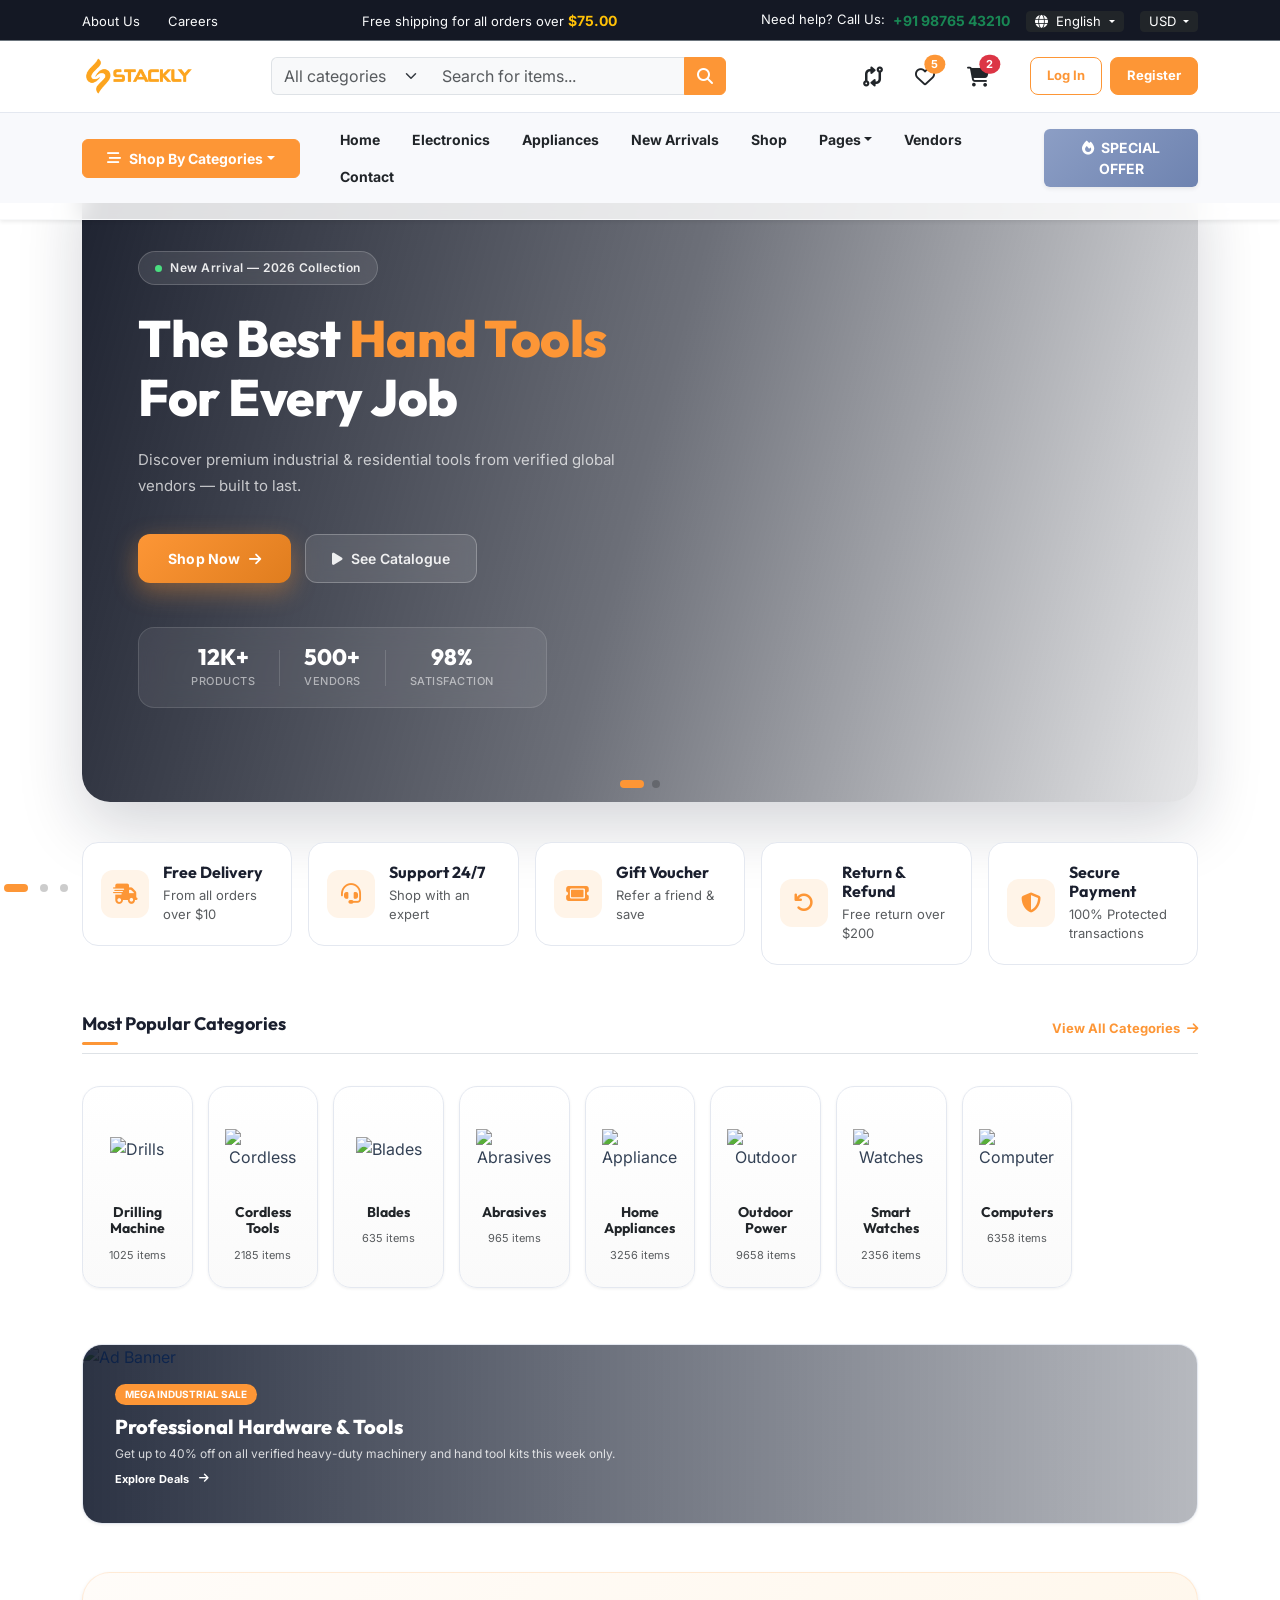
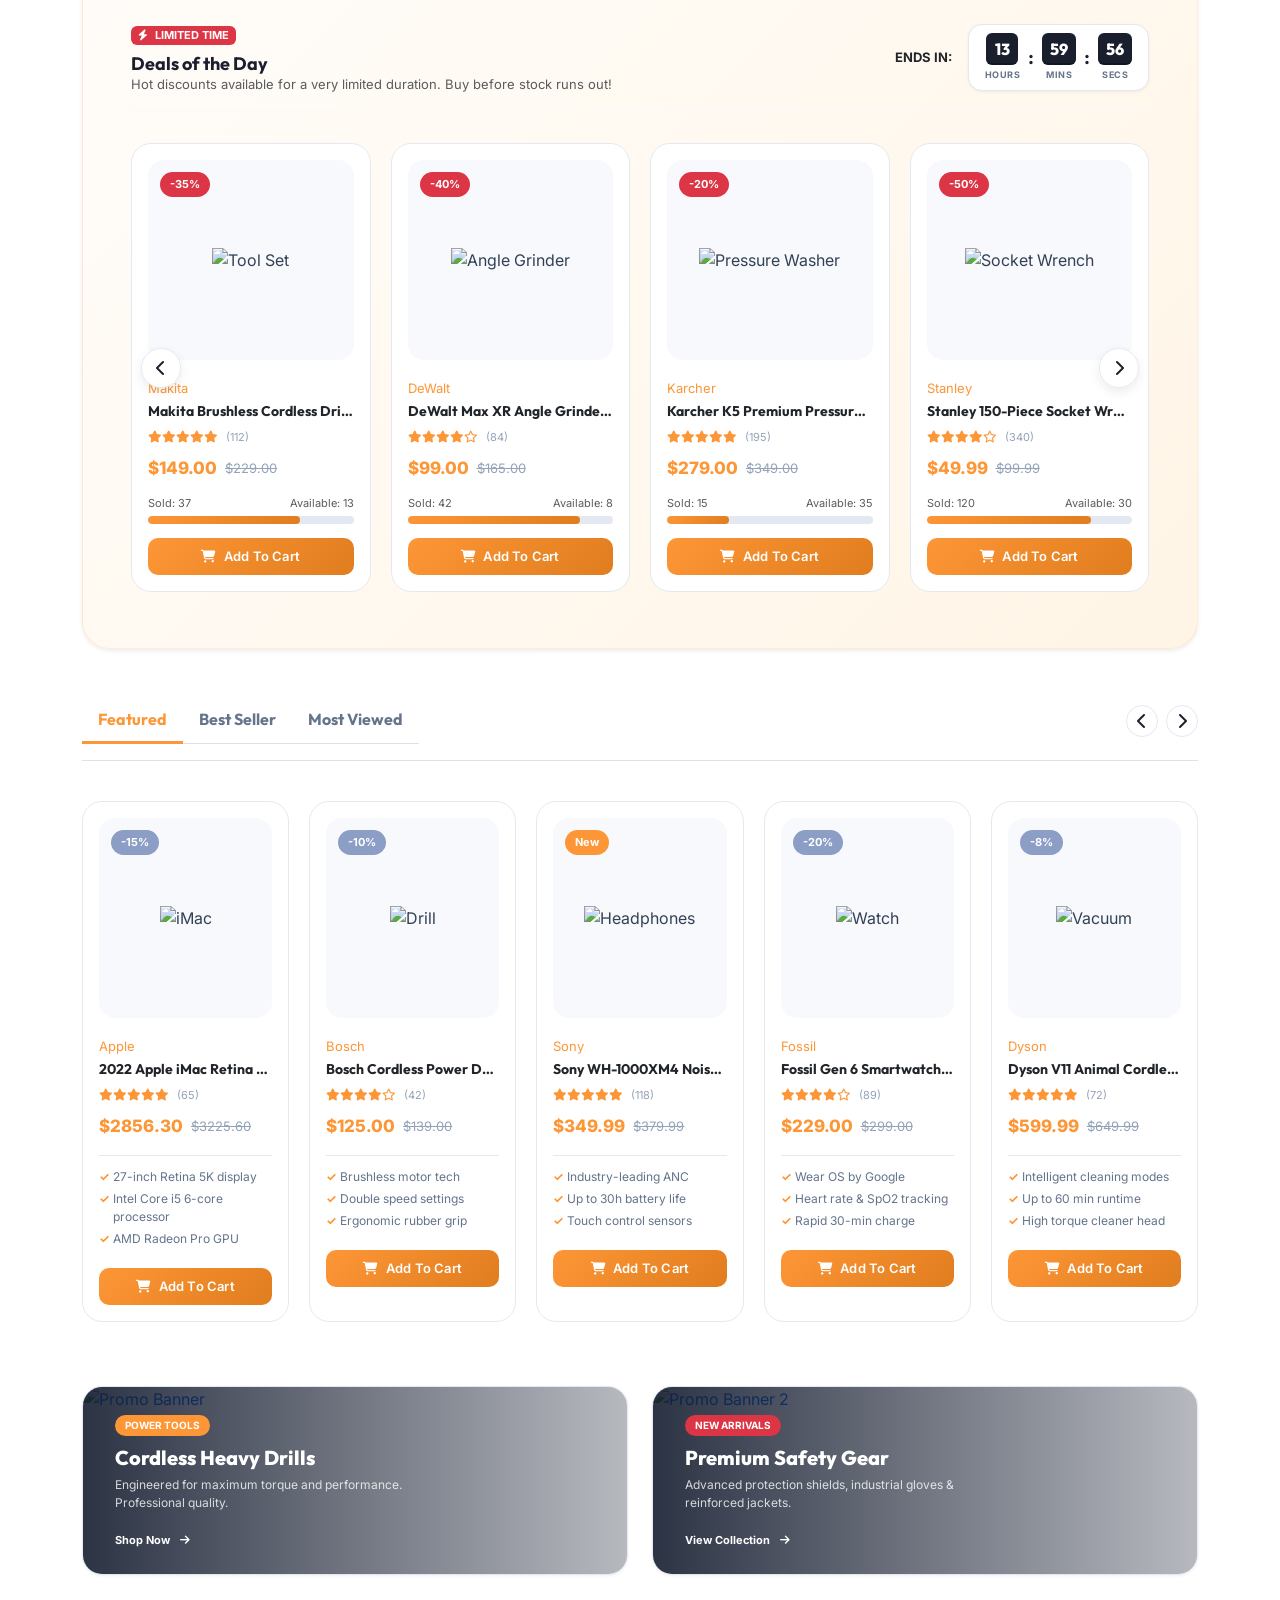
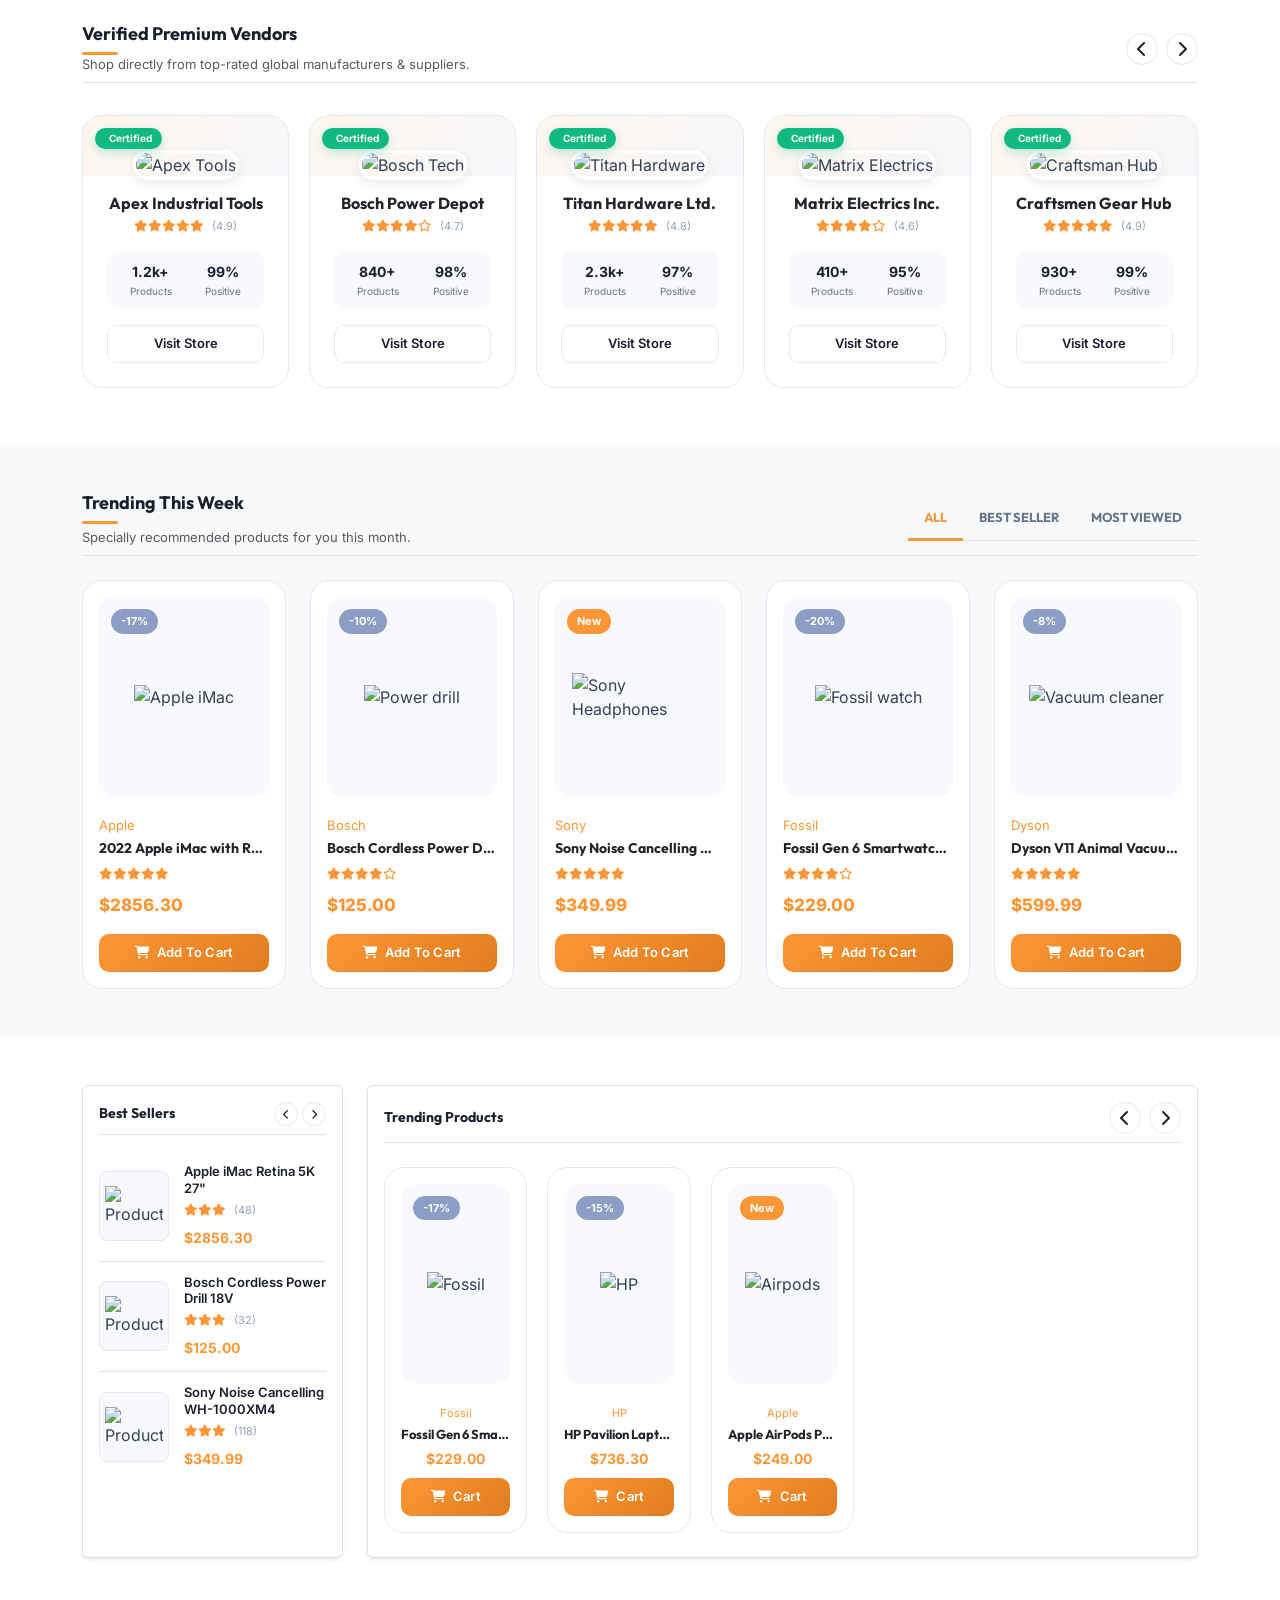
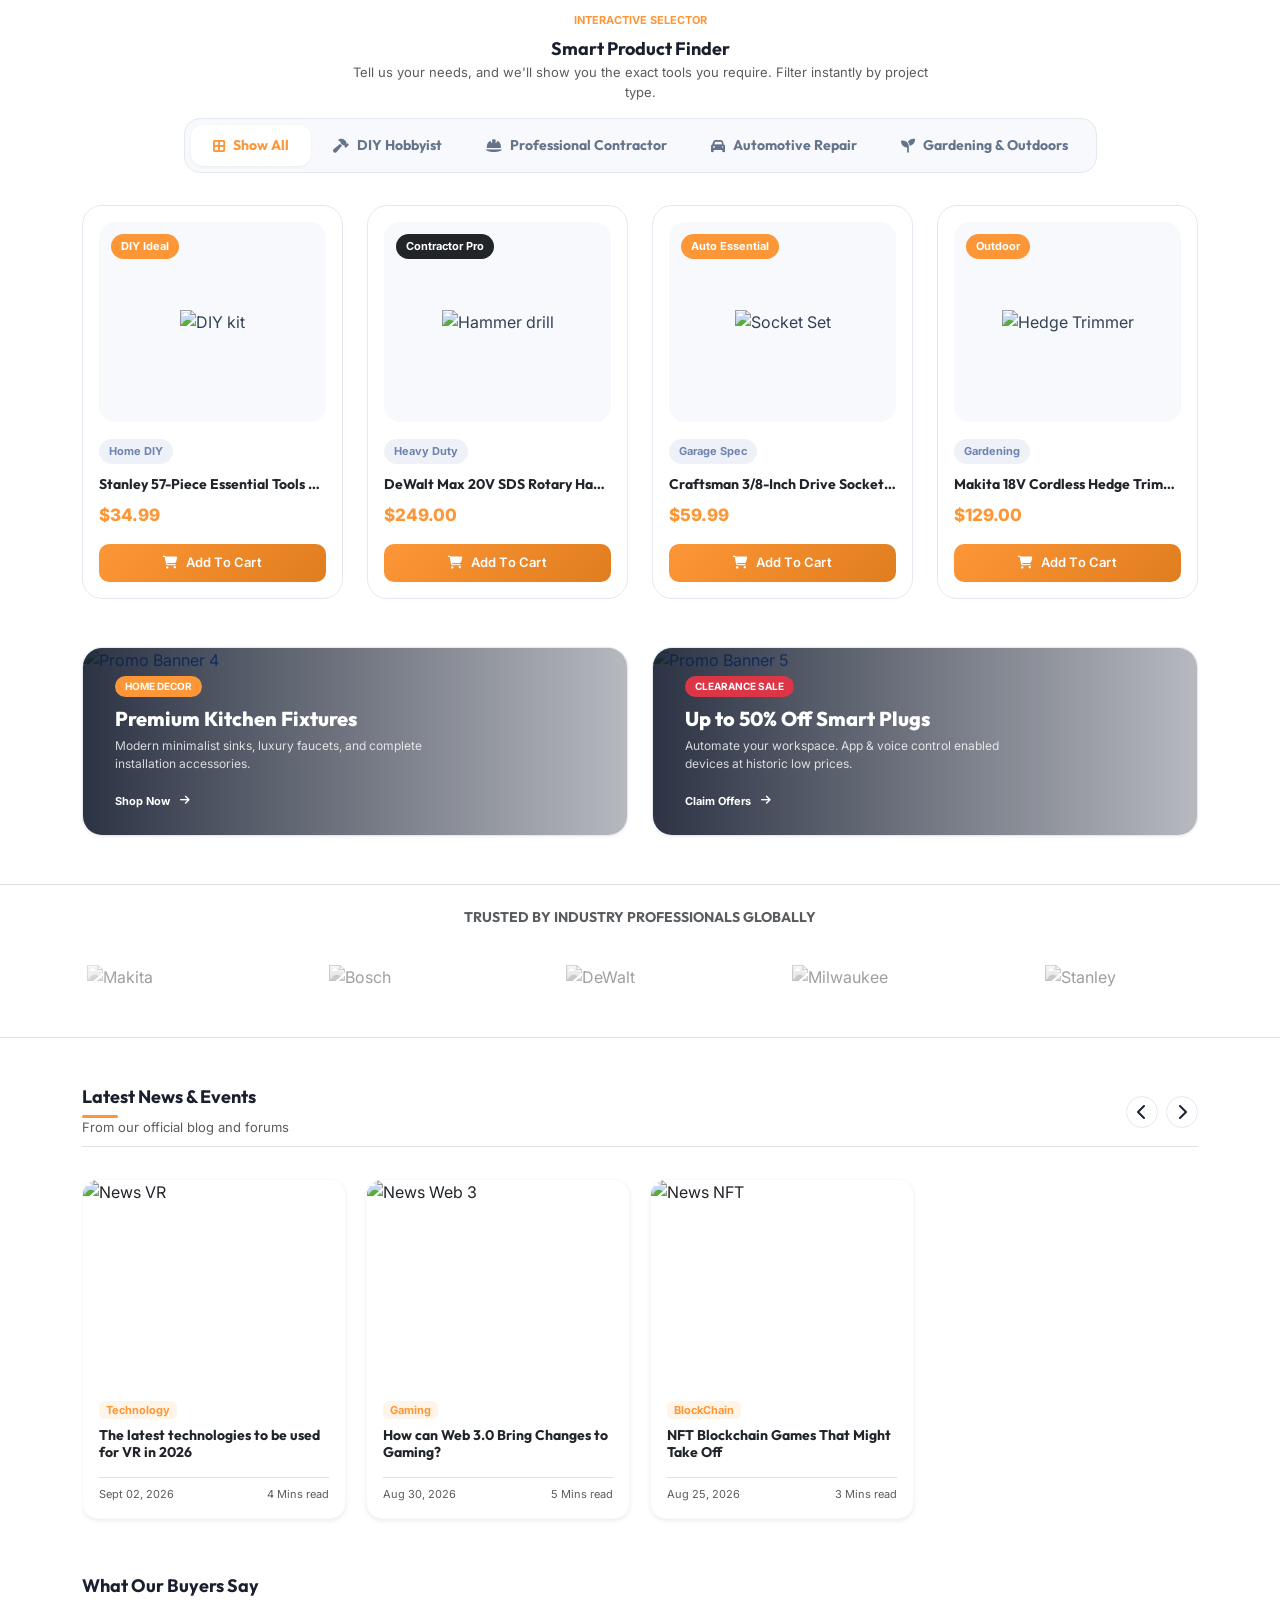
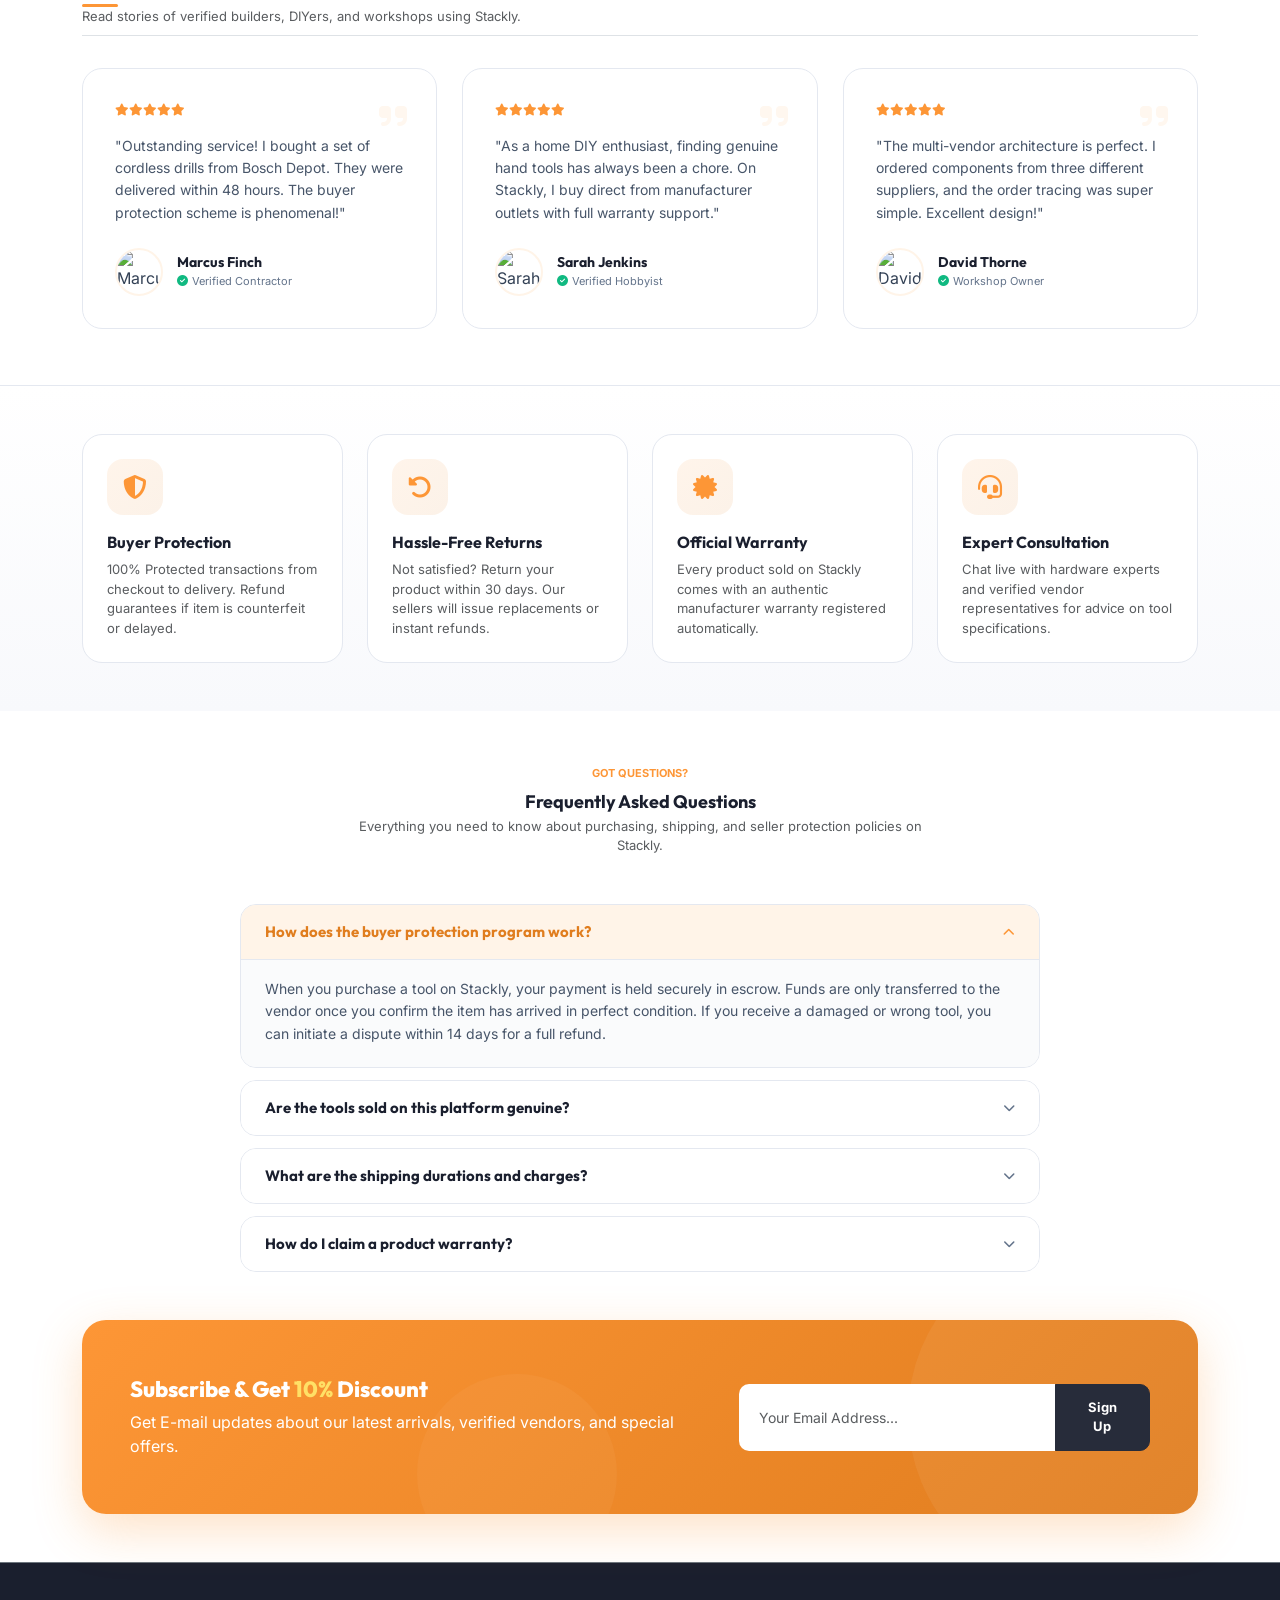
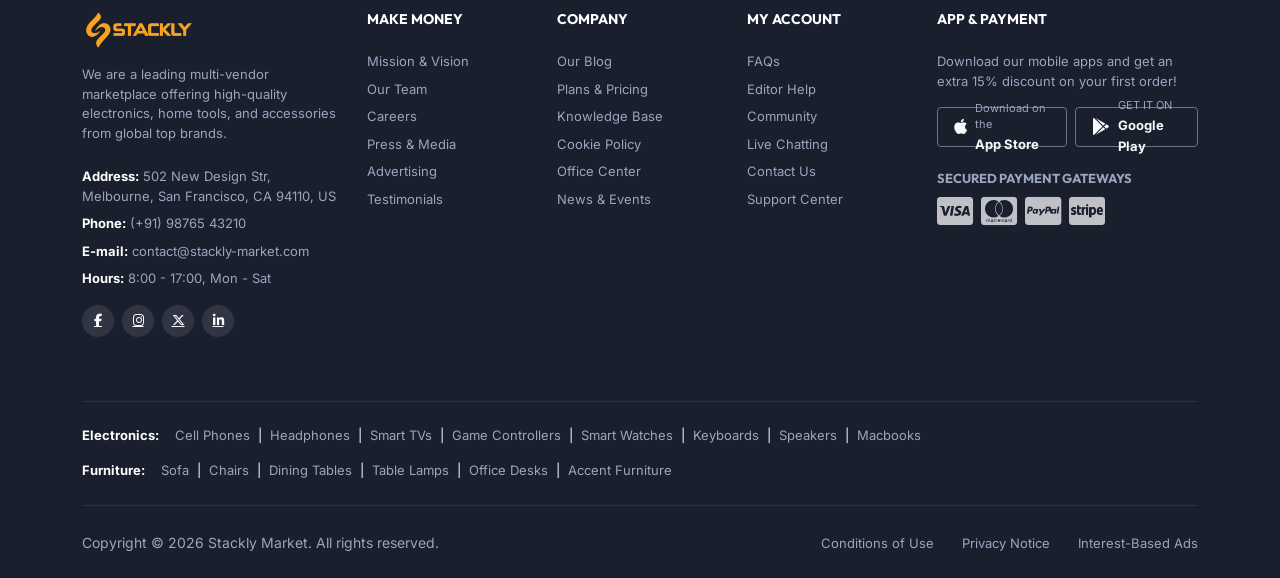
==== index.html @ 9ea5560d "first commit" ====
<!doctype html>
<html lang="en">
  <head>
    <meta charset="UTF-8" />
    <meta name="viewport" content="width=device-width, initial-scale=1.0" />
    <title>Stackly - Multi-Vendor Marketplace</title>

    <!-- Bootstrap 5 CSS CDN -->
    <link
      href="https://cdn.jsdelivr.net/npm/bootstrap@5.3.2/dist/css/bootstrap.min.css"
      rel="stylesheet"
    />

    <!-- FontAwesome 6 CDN -->
    <link
      href="https://cdnjs.cloudflare.com/ajax/libs/font-awesome/6.4.2/css/all.min.css"
      rel="stylesheet"
    />

    <!-- Swiper.js CSS CDN -->
    <link
      href="https://cdn.jsdelivr.net/npm/swiper@11/swiper-bundle.min.css"
      rel="stylesheet"
    />

    <!-- Custom CSS -->
    <link href="assets/css/styles.css" rel="stylesheet" />

    <style>
      #stackly-preloader {
        position: fixed;
        inset: 0;
        z-index: 99999;
        display: flex;
        align-items: center;
        justify-content: center;
        overflow: hidden;
        background: #080e1a;
        transition: opacity 0.65s cubic-bezier(0.4,0,0.2,1), visibility 0.65s;
      }
      #stackly-preloader.hide { opacity: 0; visibility: hidden; pointer-events: none; }

      .pre-blob {
        position: absolute;
        border-radius: 50%;
        filter: blur(90px);
        pointer-events: none;
        opacity: 0;
        animation: preBlobIn 1s ease forwards;
      }
      .pre-blob-1 {
        width: 520px; height: 520px;
        background: radial-gradient(circle, rgba(253,150,54,0.22) 0%, transparent 70%);
        top: -160px; left: -160px;
        animation-delay: 0.1s;
      }
      .pre-blob-2 {
        width: 420px; height: 420px;
        background: radial-gradient(circle, rgba(99,102,241,0.18) 0%, transparent 70%);
        bottom: -120px; right: -100px;
        animation-delay: 0.25s;
      }
      .pre-blob-3 {
        width: 300px; height: 300px;
        background: radial-gradient(circle, rgba(253,150,54,0.1) 0%, transparent 70%);
        bottom: 10%; left: 20%;
        animation-delay: 0.4s;
      }
      @keyframes preBlobIn { to { opacity: 1; } }

      .pre-grid {
        position: absolute;
        inset: 0;
        background-image: radial-gradient(rgba(255,255,255,0.04) 1px, transparent 1px);
        background-size: 28px 28px;
        mask-image: radial-gradient(ellipse 65% 65% at 50% 50%, black 30%, transparent 100%);
        -webkit-mask-image: radial-gradient(ellipse 65% 65% at 50% 50%, black 30%, transparent 100%);
        pointer-events: none;
      }

      .pre-card {
        position: relative;
        z-index: 2;
        display: flex;
        flex-direction: column;
        align-items: center;
        background: rgba(255,255,255,0.03);
        border: 1px solid rgba(255,255,255,0.07);
        border-radius: 28px;
        padding: 48px 56px 40px;
        backdrop-filter: blur(24px);
        -webkit-backdrop-filter: blur(24px);
        box-shadow: 0 32px 80px rgba(0,0,0,0.55), inset 0 0 0 1px rgba(253,150,54,0.07);
        animation: preCardIn 0.7s cubic-bezier(0.34,1.56,0.64,1) both;
      }
      .pre-card::before {
        content: '';
        position: absolute;
        top: 0; left: 50%;
        transform: translateX(-50%);
        width: 55%;
        height: 1px;
        background: linear-gradient(90deg, transparent, rgba(253,150,54,0.75), transparent);
        border-radius: 99px;
      }
      @keyframes preCardIn {
        from { opacity: 0; transform: scale(0.88) translateY(28px); }
        to   { opacity: 1; transform: scale(1) translateY(0); }
      }

      .pre-logo {
        margin-bottom: 28px;
        animation: preFadeDown 0.5s 0.3s ease both;
      }
      .pre-logo img {
        width: 148px;
        display: block;
        filter: drop-shadow(0 4px 20px rgba(253,150,54,0.3));
      }

      .pre-orbit-wrap {
        position: relative;
        width: 88px;
        height: 88px;
        margin-bottom: 28px;
        animation: preFadeUp 0.5s 0.4s ease both;
      }
      .pre-orbit-wrap::before {
        content: '';
        position: absolute;
        inset: -8px;
        border-radius: 50%;
        border: 1px dashed rgba(253,150,54,0.18);
        animation: preOrbitSpin 10s linear infinite;
      }
      .pre-orbit-wrap::after {
        content: '';
        position: absolute;
        top: -12px; left: 50%;
        transform: translateX(-50%);
        width: 7px; height: 7px;
        border-radius: 50%;
        background: #fd9636;
        box-shadow: 0 0 10px 3px rgba(253,150,54,0.55);
        animation: preOrbitSpin 2.6s linear infinite;
        transform-origin: 50% calc(50% + 52px);
      }
      @keyframes preOrbitSpin { to { transform: rotate(360deg); } }

      .pre-orbit-svg {
        position: absolute;
        inset: 0;
        transform: rotate(-90deg);
      }
      .pre-arc-track { fill: none; stroke: rgba(255,255,255,0.06); stroke-width: 3; }
      .pre-arc-fill {
        fill: none;
        stroke: url(#preGrad);
        stroke-width: 3;
        stroke-linecap: round;
        stroke-dasharray: 251;
        stroke-dashoffset: 251;
        animation: preArcFill 1.7s 0.5s cubic-bezier(0.4,0,0.2,1) forwards;
        filter: drop-shadow(0 0 5px rgba(253,150,54,0.8));
      }
      @keyframes preArcFill { to { stroke-dashoffset: 0; } }

      .pre-core {
        position: absolute;
        inset: 10px;
        border-radius: 50%;
        background: radial-gradient(circle at 40% 35%, rgba(253,150,54,0.16), rgba(253,150,54,0.03));
        border: 1px solid rgba(253,150,54,0.14);
        display: flex;
        align-items: center;
        justify-content: center;
        animation: prePulse 2.2s ease-in-out infinite;
      }
      .pre-core i { font-size: 22px; color: #fd9636; filter: drop-shadow(0 0 8px rgba(253,150,54,0.9)); }
      @keyframes prePulse {
        0%,100% { box-shadow: 0 0 0 0 rgba(253,150,54,0.22); }
        50%      { box-shadow: 0 0 0 12px rgba(253,150,54,0); }
      }

      .pre-brand {
        font-family: 'Outfit', sans-serif;
        font-size: 30px;
        font-weight: 800;
        color: #fff;
        letter-spacing: -0.5px;
        margin-bottom: 6px;
        animation: preFadeUp 0.5s 0.5s ease both;
      }
      .pre-brand em { font-style: normal; color: #fd9636; }

      .pre-tagline {
        font-family: 'Inter', sans-serif;
        font-size: 10.5px;
        font-weight: 600;
        color: rgba(255,255,255,0.32);
        letter-spacing: 3.5px;
        text-transform: uppercase;
        margin-bottom: 32px;
        animation: preFadeUp 0.5s 0.6s ease both;
      }

      .pre-progress-wrap {
        width: 220px;
        animation: preFadeUp 0.5s 0.65s ease both;
      }
      .pre-progress-labels {
        display: flex;
        justify-content: space-between;
        margin-bottom: 8px;
      }
      .pre-progress-labels span {
        font-family: 'Inter', sans-serif;
        font-size: 10px;
        color: rgba(255,255,255,0.28);
        letter-spacing: 1px;
        text-transform: uppercase;
      }
      .pre-pct { color: #fd9636 !important; font-weight: 700 !important; font-size: 11px !important; }
      .pre-bar-track {
        height: 4px;
        background: rgba(255,255,255,0.07);
        border-radius: 99px;
        overflow: hidden;
        position: relative;
      }
      .pre-bar-fill {
        height: 100%;
        width: 0;
        background: linear-gradient(90deg, #e07d1e 0%, #fd9636 50%, #ffb347 100%);
        border-radius: 99px;
        animation: preBarFill 1.7s 0.5s cubic-bezier(0.4,0,0.2,1) forwards;
        box-shadow: 0 0 10px rgba(253,150,54,0.55);
        position: relative;
      }
      .pre-bar-fill::after {
        content: '';
        position: absolute;
        top: 0; left: -60px;
        width: 60px; height: 100%;
        background: linear-gradient(90deg, transparent, rgba(255,255,255,0.4), transparent);
        animation: preShimmer 1.7s 0.5s ease forwards;
      }
      @keyframes preBarFill { to { width: 100%; } }
      @keyframes preShimmer { to { left: 260px; } }

      .pre-dots {
        display: flex;
        gap: 7px;
        margin-top: 22px;
        animation: preFadeUp 0.5s 0.75s ease both;
      }
      .pre-dot {
        width: 5px; height: 5px;
        border-radius: 50%;
        background: rgba(255,255,255,0.12);
      }
      .pre-dot.active { background: #fd9636; box-shadow: 0 0 8px rgba(253,150,54,0.65); }
      .pre-dot:nth-child(1).active { animation: preDotPulse 1.2s 0s ease-in-out infinite; }
      .pre-dot:nth-child(2).active { animation: preDotPulse 1.2s 0.2s ease-in-out infinite; }
      .pre-dot:nth-child(3).active { animation: preDotPulse 1.2s 0.4s ease-in-out infinite; }
      @keyframes preDotPulse {
        0%,100% { transform: scale(1); opacity: 1; }
        50%      { transform: scale(1.6); opacity: 0.5; }
      }

      @keyframes preFadeDown {
        from { opacity: 0; transform: translateY(-14px); }
        to   { opacity: 1; transform: translateY(0); }
      }
      @keyframes preFadeUp {
        from { opacity: 0; transform: translateY(10px); }
        to   { opacity: 1; transform: translateY(0); }
      }
    </style>
  </head>
  <body>
    <!-- Preloader -->
    <div id="stackly-preloader">
      <div class="pre-blob pre-blob-1"></div>
      <div class="pre-blob pre-blob-2"></div>
      <div class="pre-blob pre-blob-3"></div>
      <div class="pre-grid"></div>
      <div class="pre-card">
        <div class="pre-logo">
          <img src="assets/images/logoStackly.webp" alt="Stackly" />
        </div>
        <div class="pre-orbit-wrap">
          <svg class="pre-orbit-svg" viewBox="0 0 88 88">
            <defs>
              <linearGradient id="preGrad" x1="0%" y1="0%" x2="100%" y2="0%">
                <stop offset="0%" stop-color="#fd9636"/>
                <stop offset="100%" stop-color="#ffb347"/>
              </linearGradient>
            </defs>
            <circle class="pre-arc-track" cx="44" cy="44" r="40"/>
            <circle class="pre-arc-fill"  cx="44" cy="44" r="40"/>
          </svg>
          <div class="pre-core">
            <i class="fa-solid fa-store"></i>
          </div>
        </div>
        <div class="pre-brand">Stack<em>ly</em></div>
        <div class="pre-tagline">Multi-Vendor Marketplace</div>
        <div class="pre-progress-wrap">
          <div class="pre-progress-labels">
            <span>Loading</span>
            <span class="pre-pct" id="pre-pct-val">0%</span>
          </div>
          <div class="pre-bar-track">
            <div class="pre-bar-fill"></div>
          </div>
        </div>
        <div class="pre-dots">
          <div class="pre-dot active"></div>
          <div class="pre-dot active"></div>
          <div class="pre-dot active"></div>
        </div>
      </div>
    </div>

    <!-- Dynamic Header Placeholder -->
    <div id="header-placeholder"></div>

    <!-- Main Content -->
    <main class="main">
      <!-- Hero Slider Section -->
      <section class="section-box hero-section">
        <div class="container">
          <div class="hero-slider-container">
            <div class="swiper swiper-hero">
              <div class="swiper-wrapper">
                <!-- Slide 1 -->
                <div
                  class="swiper-slide banner-slide-item"
                  style="
                    background: url(&quot;https://images.unsplash.com/photo-1581092160607-ee22621dd758?auto=format&fit=crop&w=1600&q=80&quot;)
                      no-repeat center center;
                  "
                >
                  <div class="banner-desc-content">
                    <div class="hero-eyebrow">
                      <span class="hero-dot"></span>
                      <span>New Arrival — 2026 Collection</span>
                    </div>
                    <h1 class="hero-title">
                      The Best <span class="hero-accent">Hand Tools</span
                      ><br />For Every Job
                    </h1>
                    <p class="hero-subtitle">
                      Discover premium industrial &amp; residential tools from
                      verified global vendors — built to last.
                    </p>
                    <div class="hero-actions">
                      <a href="#" class="btn-hero-primary"
                        >Shop Now <i class="fa-solid fa-arrow-right ms-2"></i
                      ></a>
                      <a href="#" class="btn-hero-ghost"
                        ><i class="fa-solid fa-play me-2"></i>See Catalogue</a
                      >
                    </div>
                    <div class="hero-stats">
                      <div class="hero-stat-item">
                        <strong>12K+</strong>
                        <span>Products</span>
                      </div>
                      <div class="hero-stat-divider"></div>
                      <div class="hero-stat-item">
                        <strong>500+</strong>
                        <span>Vendors</span>
                      </div>
                      <div class="hero-stat-divider"></div>
                      <div class="hero-stat-item">
                        <strong>98%</strong>
                        <span>Satisfaction</span>
                      </div>
                    </div>
                  </div>
                </div>

                <!-- Slide 2 -->
                <div
                  class="swiper-slide banner-slide-item"
                  style="
                    background: url(&quot;https://images.unsplash.com/photo-1504148455328-c376907d081c?auto=format&fit=crop&w=1600&q=80&quot;)
                      no-repeat center center;
                  "
                >
                  <div class="banner-desc-content">
                    <div class="hero-eyebrow hero-eyebrow--offer">
                      <span class="hero-dot"></span>
                      <span>Limited Time — Up to 25% Off</span>
                    </div>
                    <h1 class="hero-title">
                      Upgrade Your <span class="hero-accent">Workspace</span
                      ><br />With Power Drills
                    </h1>
                    <p class="hero-subtitle">
                      This week only — free shipping on all orders. Trusted
                      brands, unbeatable prices.
                    </p>
                    <div class="hero-actions">
                      <a href="#" class="btn-hero-primary"
                        >Claim Discount <i class="fa-solid fa-bolt ms-2"></i
                      ></a>
                      <a href="#" class="btn-hero-ghost"
                        ><i class="fa-solid fa-tag me-2"></i>View Deals</a
                      >
                    </div>
                    <div class="hero-stats">
                      <div class="hero-stat-item">
                        <strong>25%</strong>
                        <span>Max Savings</span>
                      </div>
                      <div class="hero-stat-divider"></div>
                      <div class="hero-stat-item">
                        <strong>Free</strong>
                        <span>Shipping</span>
                      </div>
                      <div class="hero-stat-divider"></div>
                      <div class="hero-stat-item">
                        <strong>7 Days</strong>
                        <span>Returns</span>
                      </div>
                    </div>
                  </div>
                </div>
              </div>
              <!-- Pagination -->
              <div class="swiper-pagination swiper-pagination-hero"></div>
              <!-- Navigation Arrows -->
              <div class="hero-nav-prev">
                <i class="fa-solid fa-chevron-left"></i>
              </div>
              <div class="hero-nav-next">
                <i class="fa-solid fa-chevron-right"></i>
              </div>
            </div>
          </div>
        </div>
      </section>

      <!-- Services / Features list -->
      <section class="section-box mb-5">
        <div class="container">
          <ul class="features-grid-list">
            <li>
              <div class="feature-box-item">
                <div class="icon-left">
                  <i class="fa-solid fa-truck-fast"></i>
                </div>
                <div class="info-right">
                  <h5 class="font-md-bold mb-1">Free Delivery</h5>
                  <p class="font-xs text-muted mb-0">
                    From all orders over $10
                  </p>
                </div>
              </div>
            </li>
            <li>
              <div class="feature-box-item">
                <div class="icon-left"><i class="fa-solid fa-headset"></i></div>
                <div class="info-right">
                  <h5 class="font-md-bold mb-1">Support 24/7</h5>
                  <p class="font-xs text-muted mb-0">Shop with an expert</p>
                </div>
              </div>
            </li>
            <li>
              <div class="feature-box-item">
                <div class="icon-left"><i class="fa-solid fa-ticket"></i></div>
                <div class="info-right">
                  <h5 class="font-md-bold mb-1">Gift Voucher</h5>
                  <p class="font-xs text-muted mb-0">
                    Refer a friend &amp; save
                  </p>
                </div>
              </div>
            </li>
            <li>
              <div class="feature-box-item">
                <div class="icon-left">
                  <i class="fa-solid fa-arrow-rotate-left"></i>
                </div>
                <div class="info-right">
                  <h5 class="font-md-bold mb-1">Return &amp; Refund</h5>
                  <p class="font-xs text-muted mb-0">Free return over $200</p>
                </div>
              </div>
            </li>
            <li>
              <div class="feature-box-item">
                <div class="icon-left">
                  <i class="fa-solid fa-shield-halved"></i>
                </div>
                <div class="info-right">
                  <h5 class="font-md-bold mb-1">Secure Payment</h5>
                  <p class="font-xs text-muted mb-0">
                    100% Protected transactions
                  </p>
                </div>
              </div>
            </li>
          </ul>
        </div>
      </section>

      <!-- Most Popular Categories -->
      <section class="section-box mb-5">
        <div class="container">
          <div
            class="d-flex justify-content-between align-items-center mb-4 pb-2 border-bottom"
          >
            <h4 class="font-lg-bold mb-0 section-heading">
              Most Popular Categories
            </h4>
            <a href="#" class="text-primary text-decoration-none font-xs-bold"
              >View All Categories <i class="fa-solid fa-arrow-right ms-1"></i
            ></a>
          </div>
          <div class="swiper swiper-categories py-2">
            <div class="swiper-wrapper">
              <!-- Category Item 1 -->
              <div class="swiper-slide">
                <div class="box-category-card">
                  <div class="image">
                    <img
                      src="https://images.unsplash.com/photo-1504148455328-c376907d081c?auto=format&fit=crop&w=120&q=80"
                      alt="Drills"
                    />
                  </div>
                  <h6 class="font-sm-bold mb-1 text-dark">Drilling Machine</h6>
                  <span class="font-xxs text-muted">1025 items</span>
                </div>
              </div>
              <!-- Category Item 2 -->
              <div class="swiper-slide">
                <div class="box-category-card">
                  <div class="image">
                    <img
                      src="https://images.unsplash.com/photo-1581092160607-ee22621dd758?auto=format&fit=crop&w=120&q=80"
                      alt="Cordless"
                    />
                  </div>
                  <h6 class="font-sm-bold mb-1 text-dark">Cordless Tools</h6>
                  <span class="font-xxs text-muted">2185 items</span>
                </div>
              </div>
              <!-- Category Item 3 -->
              <div class="swiper-slide">
                <div class="box-category-card">
                  <div class="image">
                    <img
                      src="https://images.unsplash.com/photo-1534224039826-c7a0eda0e6b3?auto=format&fit=crop&w=120&q=80"
                      alt="Blades"
                    />
                  </div>
                  <h6 class="font-sm-bold mb-1 text-dark">Blades</h6>
                  <span class="font-xxs text-muted">635 items</span>
                </div>
              </div>
              <!-- Category Item 4 -->
              <div class="swiper-slide">
                <div class="box-category-card">
                  <div class="image">
                    <img
                      src="https://images.unsplash.com/photo-1513694203232-719a280e022f?auto=format&fit=crop&w=120&q=80"
                      alt="Abrasives"
                    />
                  </div>
                  <h6 class="font-sm-bold mb-1 text-dark">Abrasives</h6>
                  <span class="font-xxs text-muted">965 items</span>
                </div>
              </div>
              <!-- Category Item 5 -->
              <div class="swiper-slide">
                <div class="box-category-card">
                  <div class="image">
                    <img
                      src="https://images.unsplash.com/photo-1586864387967-d02ef85d93e8?auto=format&fit=crop&w=120&q=80"
                      alt="Appliances"
                    />
                  </div>
                  <h6 class="font-sm-bold mb-1 text-dark">Home Appliances</h6>
                  <span class="font-xxs text-muted">3256 items</span>
                </div>
              </div>
              <!-- Category Item 6 -->
              <div class="swiper-slide">
                <div class="box-category-card">
                  <div class="image">
                    <img
                      src="https://images.unsplash.com/photo-1473081556163-2a17de81fc97?auto=format&fit=crop&w=120&q=80"
                      alt="Outdoor"
                    />
                  </div>
                  <h6 class="font-sm-bold mb-1 text-dark">Outdoor Power</h6>
                  <span class="font-xxs text-muted">9658 items</span>
                </div>
              </div>
              <!-- Category Item 7 -->
              <div class="swiper-slide">
                <div class="box-category-card">
                  <div class="image">
                    <img
                      src="https://images.unsplash.com/photo-1523275335684-37898b6baf30?auto=format&fit=crop&w=120&q=80"
                      alt="Watches"
                    />
                  </div>
                  <h6 class="font-sm-bold mb-1 text-dark">Smart Watches</h6>
                  <span class="font-xxs text-muted">2356 items</span>
                </div>
              </div>
              <!-- Category Item 8 -->
              <div class="swiper-slide">
                <div class="box-category-card">
                  <div class="image">
                    <img
                      src="https://images.unsplash.com/photo-1542751371-adc38448a05e?auto=format&fit=crop&w=120&q=80"
                      alt="Computers"
                    />
                  </div>
                  <h6 class="font-sm-bold mb-1 text-dark">Computers</h6>
                  <span class="font-xxs text-muted">6358 items</span>
                </div>
              </div>
            </div>
          </div>
        </div>
      </section>

      <!-- Ad Banner 1 (Upgraded) -->
      <section class="section-box mb-5">
        <div class="container">
          <a href="#" class="promo-banner-card">
            <img
              src="https://images.unsplash.com/photo-1572981779307-38b8cabb2407?auto=format&fit=crop&w=1200&h=180&q=80"
              alt="Ad Banner"
            />
            <div class="promo-banner-content">
              <span class="promo-banner-badge">Mega Industrial Sale</span>
              <h2 class="promo-banner-title">Professional Hardware & Tools</h2>
              <p class="promo-banner-desc mb-0">
                Get up to 40% off on all verified heavy-duty machinery and hand
                tool kits this week only.
              </p>
              <div class="promo-banner-btn mt-2">
                Explore Deals <i class="fa-solid fa-arrow-right ms-1"></i>
              </div>
            </div>
          </a>
        </div>
      </section>

      <!-- Section 1: Daily Flash Deals (New) -->
      <section class="section-box mb-5">
        <div class="container">
          <div class="flash-deals-section p-4 p-md-5 shadow-sm">
            <div
              class="d-flex flex-column flex-md-row justify-content-between align-items-md-center gap-4 mb-4 pb-3 border-bottom border-light"
            >
              <div>
                <span class="badge bg-danger mb-2 font-xxs text-uppercase"
                  ><i class="fa-solid fa-bolt me-1"></i> Limited Time</span
                >
                <h3 class="mb-0 font-lg-bold">Deals of the Day</h3>
                <p class="font-xs text-muted mb-0">
                  Hot discounts available for a very limited duration. Buy
                  before stock runs out!
                </p>
              </div>
              <div class="d-flex align-items-center gap-2">
                <span
                  class="font-xs-bold text-dark text-uppercase me-2 d-none d-sm-inline"
                  >Ends In:</span
                >
                <div class="countdown-container" id="deal-countdown">
                  <div class="countdown-unit">
                    <span class="countdown-digit" id="countdown-hours">00</span>
                    <span class="countdown-label">hours</span>
                  </div>
                  <span class="countdown-separator">:</span>
                  <div class="countdown-unit">
                    <span class="countdown-digit" id="countdown-minutes"
                      >00</span
                    >
                    <span class="countdown-label">mins</span>
                  </div>
                  <span class="countdown-separator">:</span>
                  <div class="countdown-unit">
                    <span class="countdown-digit" id="countdown-seconds"
                      >00</span
                    >
                    <span class="countdown-label">secs</span>
                  </div>
                </div>
              </div>
            </div>

            <div class="swiper swiper-products-deals py-2">
              <div class="swiper-wrapper">
                <!-- Deal Product 1 -->
                <div class="swiper-slide">
                  <div class="card-grid-style-3">
                    <div class="tools">
                      <a class="tools-btn" href="#"
                        ><i class="fa-solid fa-code-compare"></i
                      ></a>
                      <a class="tools-btn" href="#"
                        ><i class="fa-regular fa-heart"></i
                      ></a>
                    </div>
                    <div class="image-box">
                      <span class="label bg-danger">-35%</span>
                      <img
                        src="https://images.unsplash.com/photo-1504148455328-c376907d081c?auto=format&fit=crop&w=300&q=80"
                        alt="Tool Set"
                      />
                    </div>
                    <div class="info-right">
                      <a
                        class="font-xs text-primary text-decoration-none"
                        href="#"
                        >Makita</a
                      >
                      <h6 class="font-sm-bold text-dark mt-1 text-truncate">
                        <a
                          href="#"
                          class="text-decoration-none text-dark hover-primary"
                          >Makita Brushless Cordless Drill Driver Set</a
                        >
                      </h6>
                      <div class="rating-stars">
                        <i class="fa-solid fa-star"></i
                        ><i class="fa-solid fa-star"></i
                        ><i class="fa-solid fa-star"></i
                        ><i class="fa-solid fa-star"></i
                        ><i class="fa-solid fa-star"></i>
                        <span class="review-count">(112)</span>
                      </div>
                      <div class="price-info">
                        <strong class="price-main">$149.00</strong>
                        <span class="price-line">$229.00</span>
                      </div>
                      <div class="deal-progress-container">
                        <div
                          class="d-flex justify-content-between font-xxs text-muted mb-1"
                        >
                          <span>Sold: 37</span>
                          <span>Available: 13</span>
                        </div>
                        <div class="deal-progress-bar">
                          <div
                            class="deal-progress-fill"
                            style="width: 74%"
                          ></div>
                        </div>
                      </div>
                      <button class="btn-cart mt-2">
                        <i class="fa-solid fa-cart-shopping me-1"></i> Add To
                        Cart
                      </button>
                    </div>
                  </div>
                </div>

                <!-- Deal Product 2 -->
                <div class="swiper-slide">
                  <div class="card-grid-style-3">
                    <div class="tools">
                      <a class="tools-btn" href="#"
                        ><i class="fa-solid fa-code-compare"></i
                      ></a>
                      <a class="tools-btn" href="#"
                        ><i class="fa-regular fa-heart"></i
                      ></a>
                    </div>
                    <div class="image-box">
                      <span class="label bg-danger">-40%</span>
                      <img
                        src="https://images.unsplash.com/photo-1534224039826-c7a0eda0e6b3?auto=format&fit=crop&w=300&q=80"
                        alt="Angle Grinder"
                      />
                    </div>
                    <div class="info-right">
                      <a
                        class="font-xs text-primary text-decoration-none"
                        href="#"
                        >DeWalt</a
                      >
                      <h6 class="font-sm-bold text-dark mt-1 text-truncate">
                        <a
                          href="#"
                          class="text-decoration-none text-dark hover-primary"
                          >DeWalt Max XR Angle Grinder 20V</a
                        >
                      </h6>
                      <div class="rating-stars">
                        <i class="fa-solid fa-star"></i
                        ><i class="fa-solid fa-star"></i
                        ><i class="fa-solid fa-star"></i
                        ><i class="fa-solid fa-star"></i
                        ><i class="fa-regular fa-star"></i>
                        <span class="review-count">(84)</span>
                      </div>
                      <div class="price-info">
                        <strong class="price-main">$99.00</strong>
                        <span class="price-line">$165.00</span>
                      </div>
                      <div class="deal-progress-container">
                        <div
                          class="d-flex justify-content-between font-xxs text-muted mb-1"
                        >
                          <span>Sold: 42</span>
                          <span>Available: 8</span>
                        </div>
                        <div class="deal-progress-bar">
                          <div
                            class="deal-progress-fill"
                            style="width: 84%"
                          ></div>
                        </div>
                      </div>
                      <button class="btn-cart mt-2">
                        <i class="fa-solid fa-cart-shopping me-1"></i> Add To
                        Cart
                      </button>
                    </div>
                  </div>
                </div>

                <!-- Deal Product 3 -->
                <div class="swiper-slide">
                  <div class="card-grid-style-3">
                    <div class="tools">
                      <a class="tools-btn" href="#"
                        ><i class="fa-solid fa-code-compare"></i
                      ></a>
                      <a class="tools-btn" href="#"
                        ><i class="fa-regular fa-heart"></i
                      ></a>
                    </div>
                    <div class="image-box">
                      <span class="label bg-danger">-20%</span>
                      <img
                        src="https://images.unsplash.com/photo-1586864387967-d02ef85d93e8?auto=format&fit=crop&w=300&q=80"
                        alt="Pressure Washer"
                      />
                    </div>
                    <div class="info-right">
                      <a
                        class="font-xs text-primary text-decoration-none"
                        href="#"
                        >Karcher</a
                      >
                      <h6 class="font-sm-bold text-dark mt-1 text-truncate">
                        <a
                          href="#"
                          class="text-decoration-none text-dark hover-primary"
                          >Karcher K5 Premium Pressure Washer</a
                        >
                      </h6>
                      <div class="rating-stars">
                        <i class="fa-solid fa-star"></i
                        ><i class="fa-solid fa-star"></i
                        ><i class="fa-solid fa-star"></i
                        ><i class="fa-solid fa-star"></i
                        ><i class="fa-solid fa-star"></i>
                        <span class="review-count">(195)</span>
                      </div>
                      <div class="price-info">
                        <strong class="price-main">$279.00</strong>
                        <span class="price-line">$349.00</span>
                      </div>
                      <div class="deal-progress-container">
                        <div
                          class="d-flex justify-content-between font-xxs text-muted mb-1"
                        >
                          <span>Sold: 15</span>
                          <span>Available: 35</span>
                        </div>
                        <div class="deal-progress-bar">
                          <div
                            class="deal-progress-fill"
                            style="width: 30%"
                          ></div>
                        </div>
                      </div>
                      <button class="btn-cart mt-2">
                        <i class="fa-solid fa-cart-shopping me-1"></i> Add To
                        Cart
                      </button>
                    </div>
                  </div>
                </div>

                <!-- Deal Product 4 -->
                <div class="swiper-slide">
                  <div class="card-grid-style-3">
                    <div class="tools">
                      <a class="tools-btn" href="#"
                        ><i class="fa-solid fa-code-compare"></i
                      ></a>
                      <a class="tools-btn" href="#"
                        ><i class="fa-regular fa-heart"></i
                      ></a>
                    </div>
                    <div class="image-box">
                      <span class="label bg-danger">-50%</span>
                      <img
                        src="https://images.unsplash.com/photo-1581092160607-ee22621dd758?auto=format&fit=crop&w=300&q=80"
                        alt="Socket Wrench"
                      />
                    </div>
                    <div class="info-right">
                      <a
                        class="font-xs text-primary text-decoration-none"
                        href="#"
                        >Stanley</a
                      >
                      <h6 class="font-sm-bold text-dark mt-1 text-truncate">
                        <a
                          href="#"
                          class="text-decoration-none text-dark hover-primary"
                          >Stanley 150-Piece Socket Wrench Set</a
                        >
                      </h6>
                      <div class="rating-stars">
                        <i class="fa-solid fa-star"></i
                        ><i class="fa-solid fa-star"></i
                        ><i class="fa-solid fa-star"></i
                        ><i class="fa-solid fa-star"></i
                        ><i class="fa-regular fa-star"></i>
                        <span class="review-count">(340)</span>
                      </div>
                      <div class="price-info">
                        <strong class="price-main">$49.99</strong>
                        <span class="price-line">$99.99</span>
                      </div>
                      <div class="deal-progress-container">
                        <div
                          class="d-flex justify-content-between font-xxs text-muted mb-1"
                        >
                          <span>Sold: 120</span>
                          <span>Available: 30</span>
                        </div>
                        <div class="deal-progress-bar">
                          <div
                            class="deal-progress-fill"
                            style="width: 80%"
                          ></div>
                        </div>
                      </div>
                      <button class="btn-cart mt-2">
                        <i class="fa-solid fa-cart-shopping me-1"></i> Add To
                        Cart
                      </button>
                    </div>
                  </div>
                </div>
              </div>
              <button
                type="button"
                class="swiper-nav-btn-absolute swiper-button-next-deals d-none d-md-flex"
                style="right: 10px"
                aria-label="Next slide"
              >
                <i class="fa-solid fa-chevron-right"></i>
              </button>
              <button
                type="button"
                class="swiper-nav-btn-absolute swiper-button-prev-deals d-none d-md-flex"
                style="left: 10px"
                aria-label="Previous slide"
              >
                <i class="fa-solid fa-chevron-left"></i>
              </button>
            </div>
          </div>
        </div>
      </section>

      <!-- Product Tabs Slider Section -->
      <section class="section-box mb-5">
        <div class="container">
          <div
            class="d-flex flex-column flex-md-row justify-content-between align-items-md-center mb-4 pb-3 border-bottom g-3"
          >
            <!-- Nav Tabs -->
            <ul
              class="nav nav-tabs nav-tabs-underline mb-2 mb-md-0"
              id="productTabs"
              role="tablist"
            >
              <li class="nav-item" role="presentation">
                <button
                  class="nav-link active"
                  id="featured-tab"
                  data-bs-toggle="tab"
                  data-bs-target="#featured-pane"
                  type="button"
                  role="tab"
                  aria-controls="featured-pane"
                  aria-selected="true"
                >
                  Featured
                </button>
              </li>
              <li class="nav-item" role="presentation">
                <button
                  class="nav-link"
                  id="bestseller-tab"
                  data-bs-toggle="tab"
                  data-bs-target="#bestseller-pane"
                  type="button"
                  role="tab"
                  aria-controls="bestseller-pane"
                  aria-selected="false"
                >
                  Best Seller
                </button>
              </li>
              <li class="nav-item" role="presentation">
                <button
                  class="nav-link"
                  id="mostviewed-tab"
                  data-bs-toggle="tab"
                  data-bs-target="#mostviewed-pane"
                  type="button"
                  role="tab"
                  aria-controls="mostviewed-pane"
                  aria-selected="false"
                >
                  Most Viewed
                </button>
              </li>
            </ul>

            <!-- Swiper Navigation Buttons -->
            <div class="d-flex gap-2">
              <button
                type="button"
                class="swiper-nav-btn swiper-button-prev-products"
                aria-label="Previous slide"
              >
                <i class="fa-solid fa-chevron-left"></i>
              </button>
              <button
                type="button"
                class="swiper-nav-btn swiper-button-next-products"
                aria-label="Next slide"
              >
                <i class="fa-solid fa-chevron-right"></i>
              </button>
            </div>
          </div>

          <div class="tab-content" id="productTabsContent">
            <!-- Tab 1: Featured -->
            <div
              class="tab-pane fade show active"
              id="featured-pane"
              role="tabpanel"
              aria-labelledby="featured-tab"
            >
              <div class="swiper swiper-products-featured py-3">
                <div class="swiper-wrapper">
                  <!-- Product 1 -->
                  <div class="swiper-slide">
                    <div class="card-grid-style-3">
                      <div class="tools">
                        <a class="tools-btn" href="#" title="Compare"
                          ><i class="fa-solid fa-code-compare"></i
                        ></a>
                        <a class="tools-btn" href="#" title="Add to Wishlist"
                          ><i class="fa-regular fa-heart"></i
                        ></a>
                        <a class="tools-btn" href="#" title="Quick View"
                          ><i class="fa-regular fa-eye"></i
                        ></a>
                      </div>
                      <div class="image-box">
                        <span class="label label-sale">-15%</span>
                        <img
                          src="https://images.unsplash.com/photo-1542751371-adc38448a05e?auto=format&fit=crop&w=300&q=80"
                          alt="iMac"
                        />
                      </div>
                      <div class="info-right">
                        <a
                          class="font-xs text-primary text-decoration-none"
                          href="#"
                          >Apple</a
                        >
                        <h6 class="font-sm-bold text-dark mt-1 text-truncate">
                          <a
                            href="#"
                            class="text-decoration-none text-dark hover-primary"
                            >2022 Apple iMac Retina 5K Display</a
                          >
                        </h6>
                        <div class="rating-stars">
                          <i class="fa-solid fa-star"></i
                          ><i class="fa-solid fa-star"></i
                          ><i class="fa-solid fa-star"></i
                          ><i class="fa-solid fa-star"></i
                          ><i class="fa-solid fa-star"></i>
                          <span class="review-count">(65)</span>
                        </div>
                        <div class="price-info">
                          <strong class="price-main">$2856.30</strong>
                          <span class="price-line">$3225.60</span>
                        </div>
                        <ul class="list-features">
                          <li>27-inch Retina 5K display</li>
                          <li>Intel Core i5 6-core processor</li>
                          <li>AMD Radeon Pro GPU</li>
                        </ul>
                        <button class="btn-cart mt-3">
                          <i class="fa-solid fa-cart-shopping me-1"></i> Add To
                          Cart
                        </button>
                      </div>
                    </div>
                  </div>
                  <!-- Product 2 -->
                  <div class="swiper-slide">
                    <div class="card-grid-style-3">
                      <div class="tools">
                        <a class="tools-btn" href="#" title="Compare"
                          ><i class="fa-solid fa-code-compare"></i
                        ></a>
                        <a class="tools-btn" href="#" title="Add to Wishlist"
                          ><i class="fa-regular fa-heart"></i
                        ></a>
                        <a class="tools-btn" href="#" title="Quick View"
                          ><i class="fa-regular fa-eye"></i
                        ></a>
                      </div>
                      <div class="image-box">
                        <span class="label label-sale">-10%</span>
                        <img
                          src="https://images.unsplash.com/photo-1504148455328-c376907d081c?auto=format&fit=crop&w=300&q=80"
                          alt="Drill"
                        />
                      </div>
                      <div class="info-right">
                        <a
                          class="font-xs text-primary text-decoration-none"
                          href="#"
                          >Bosch</a
                        >
                        <h6 class="font-sm-bold text-dark mt-1 text-truncate">
                          <a
                            href="#"
                            class="text-decoration-none text-dark hover-primary"
                            >Bosch Cordless Power Drill 18V</a
                          >
                        </h6>
                        <div class="rating-stars">
                          <i class="fa-solid fa-star"></i
                          ><i class="fa-solid fa-star"></i
                          ><i class="fa-solid fa-star"></i
                          ><i class="fa-solid fa-star"></i
                          ><i class="fa-regular fa-star"></i>
                          <span class="review-count">(42)</span>
                        </div>
                        <div class="price-info">
                          <strong class="price-main">$125.00</strong>
                          <span class="price-line">$139.00</span>
                        </div>
                        <ul class="list-features">
                          <li>Brushless motor tech</li>
                          <li>Double speed settings</li>
                          <li>Ergonomic rubber grip</li>
                        </ul>
                        <button class="btn-cart mt-3">
                          <i class="fa-solid fa-cart-shopping me-1"></i> Add To
                          Cart
                        </button>
                      </div>
                    </div>
                  </div>
                  <!-- Product 3 -->
                  <div class="swiper-slide">
                    <div class="card-grid-style-3">
                      <div class="tools">
                        <a class="tools-btn" href="#" title="Compare"
                          ><i class="fa-solid fa-code-compare"></i
                        ></a>
                        <a class="tools-btn" href="#" title="Add to Wishlist"
                          ><i class="fa-regular fa-heart"></i
                        ></a>
                        <a class="tools-btn" href="#" title="Quick View"
                          ><i class="fa-regular fa-eye"></i
                        ></a>
                      </div>
                      <div class="image-box">
                        <span class="label label-new">New</span>
                        <img
                          src="https://images.unsplash.com/photo-1505740420928-5e560c06d30e?auto=format&fit=crop&w=300&q=80"
                          alt="Headphones"
                        />
                      </div>
                      <div class="info-right">
                        <a
                          class="font-xs text-primary text-decoration-none"
                          href="#"
                          >Sony</a
                        >
                        <h6 class="font-sm-bold text-dark mt-1 text-truncate">
                          <a
                            href="#"
                            class="text-decoration-none text-dark hover-primary"
                            >Sony WH-1000XM4 Noise Cancelling</a
                          >
                        </h6>
                        <div class="rating-stars">
                          <i class="fa-solid fa-star"></i
                          ><i class="fa-solid fa-star"></i
                          ><i class="fa-solid fa-star"></i
                          ><i class="fa-solid fa-star"></i
                          ><i class="fa-solid fa-star"></i>
                          <span class="review-count">(118)</span>
                        </div>
                        <div class="price-info">
                          <strong class="price-main">$349.99</strong>
                          <span class="price-line">$379.99</span>
                        </div>
                        <ul class="list-features">
                          <li>Industry-leading ANC</li>
                          <li>Up to 30h battery life</li>
                          <li>Touch control sensors</li>
                        </ul>
                        <button class="btn-cart mt-3">
                          <i class="fa-solid fa-cart-shopping me-1"></i> Add To
                          Cart
                        </button>
                      </div>
                    </div>
                  </div>
                  <!-- Product 4 -->
                  <div class="swiper-slide">
                    <div class="card-grid-style-3">
                      <div class="tools">
                        <a class="tools-btn" href="#" title="Compare"
                          ><i class="fa-solid fa-code-compare"></i
                        ></a>
                        <a class="tools-btn" href="#" title="Add to Wishlist"
                          ><i class="fa-regular fa-heart"></i
                        ></a>
                        <a class="tools-btn" href="#" title="Quick View"
                          ><i class="fa-regular fa-eye"></i
                        ></a>
                      </div>
                      <div class="image-box">
                        <span class="label label-sale">-20%</span>
                        <img
                          src="https://images.unsplash.com/photo-1523275335684-37898b6baf30?auto=format&fit=crop&w=300&q=80"
                          alt="Watch"
                        />
                      </div>
                      <div class="info-right">
                        <a
                          class="font-xs text-primary text-decoration-none"
                          href="#"
                          >Fossil</a
                        >
                        <h6 class="font-sm-bold text-dark mt-1 text-truncate">
                          <a
                            href="#"
                            class="text-decoration-none text-dark hover-primary"
                            >Fossil Gen 6 Smartwatch Slate</a
                          >
                        </h6>
                        <div class="rating-stars">
                          <i class="fa-solid fa-star"></i
                          ><i class="fa-solid fa-star"></i
                          ><i class="fa-solid fa-star"></i
                          ><i class="fa-solid fa-star"></i
                          ><i class="fa-regular fa-star"></i>
                          <span class="review-count">(89)</span>
                        </div>
                        <div class="price-info">
                          <strong class="price-main">$229.00</strong>
                          <span class="price-line">$299.00</span>
                        </div>
                        <ul class="list-features">
                          <li>Wear OS by Google</li>
                          <li>Heart rate &amp; SpO2 tracking</li>
                          <li>Rapid 30-min charge</li>
                        </ul>
                        <button class="btn-cart mt-3">
                          <i class="fa-solid fa-cart-shopping me-1"></i> Add To
                          Cart
                        </button>
                      </div>
                    </div>
                  </div>
                  <!-- Product 5 -->
                  <div class="swiper-slide">
                    <div class="card-grid-style-3">
                      <div class="tools">
                        <a class="tools-btn" href="#" title="Compare"
                          ><i class="fa-solid fa-code-compare"></i
                        ></a>
                        <a class="tools-btn" href="#" title="Add to Wishlist"
                          ><i class="fa-regular fa-heart"></i
                        ></a>
                        <a class="tools-btn" href="#" title="Quick View"
                          ><i class="fa-regular fa-eye"></i
                        ></a>
                      </div>
                      <div class="image-box">
                        <span class="label label-sale">-8%</span>
                        <img
                          src="https://images.unsplash.com/photo-1558317374-067fb5f30001?auto=format&fit=crop&w=300&q=80"
                          alt="Vacuum"
                        />
                      </div>
                      <div class="info-right">
                        <a
                          class="font-xs text-primary text-decoration-none"
                          href="#"
                          >Dyson</a
                        >
                        <h6 class="font-sm-bold text-dark mt-1 text-truncate">
                          <a
                            href="#"
                            class="text-decoration-none text-dark hover-primary"
                            >Dyson V11 Animal Cordless Vacuum</a
                          >
                        </h6>
                        <div class="rating-stars">
                          <i class="fa-solid fa-star"></i
                          ><i class="fa-solid fa-star"></i
                          ><i class="fa-solid fa-star"></i
                          ><i class="fa-solid fa-star"></i
                          ><i class="fa-solid fa-star"></i>
                          <span class="review-count">(72)</span>
                        </div>
                        <div class="price-info">
                          <strong class="price-main">$599.99</strong>
                          <span class="price-line">$649.99</span>
                        </div>
                        <ul class="list-features">
                          <li>Intelligent cleaning modes</li>
                          <li>Up to 60 min runtime</li>
                          <li>High torque cleaner head</li>
                        </ul>
                        <button class="btn-cart mt-3">
                          <i class="fa-solid fa-cart-shopping me-1"></i> Add To
                          Cart
                        </button>
                      </div>
                    </div>
                  </div>
                </div>
              </div>
            </div>

            <!-- Tab 2: Bestseller -->
            <div
              class="tab-pane fade"
              id="bestseller-pane"
              role="tabpanel"
              aria-labelledby="bestseller-tab"
            >
              <div class="swiper swiper-products-bestseller py-3">
                <div class="swiper-wrapper">
                  <!-- Product 1 -->
                  <div class="swiper-slide">
                    <div class="card-grid-style-3">
                      <div class="tools">
                        <a class="tools-btn" href="#" title="Compare"
                          ><i class="fa-solid fa-code-compare"></i
                        ></a>
                        <a class="tools-btn" href="#" title="Add to Wishlist"
                          ><i class="fa-regular fa-heart"></i
                        ></a>
                        <a class="tools-btn" href="#" title="Quick View"
                          ><i class="fa-regular fa-eye"></i
                        ></a>
                      </div>
                      <div class="image-box">
                        <span class="label label-sale">-17%</span>
                        <img
                          src="https://images.unsplash.com/photo-1593305841991-05c297ba4575?auto=format&fit=crop&w=300&q=80"
                          alt="TV"
                        />
                      </div>
                      <div class="info-right">
                        <a
                          class="font-xs text-primary text-decoration-none"
                          href="#"
                          >Roku</a
                        >
                        <h6 class="font-sm-bold text-dark mt-1 text-truncate">
                          <a
                            href="#"
                            class="text-decoration-none text-dark hover-primary"
                            >Class 4K UHD LED Roku Smart TV</a
                          >
                        </h6>
                        <div class="rating-stars">
                          <i class="fa-solid fa-star"></i
                          ><i class="fa-solid fa-star"></i
                          ><i class="fa-solid fa-star"></i
                          ><i class="fa-solid fa-star"></i
                          ><i class="fa-regular fa-star"></i>
                          <span class="review-count">(145)</span>
                        </div>
                        <div class="price-info">
                          <strong class="price-main">$268.00</strong>
                          <span class="price-line">$320.00</span>
                        </div>
                        <ul class="list-features">
                          <li>High Definition 4K Panel</li>
                          <li>Built-in Roku smart systems</li>
                          <li>Vibrant HDR display support</li>
                        </ul>
                        <button class="btn-cart mt-3">
                          <i class="fa-solid fa-cart-shopping me-1"></i> Add To
                          Cart
                        </button>
                      </div>
                    </div>
                  </div>
                  <!-- Reuse product items -->
                </div>
              </div>
            </div>

            <!-- Tab 3: Most Viewed -->
            <div
              class="tab-pane fade"
              id="mostviewed-pane"
              role="tabpanel"
              aria-labelledby="mostviewed-tab"
            >
              <div class="swiper swiper-products-mostviewed py-3">
                <div class="swiper-wrapper">
                  <!-- Product 1 -->
                  <div class="swiper-slide">
                    <div class="card-grid-style-3">
                      <div class="tools">
                        <a class="tools-btn" href="#" title="Compare"
                          ><i class="fa-solid fa-code-compare"></i
                        ></a>
                        <a class="tools-btn" href="#" title="Add to Wishlist"
                          ><i class="fa-regular fa-heart"></i
                        ></a>
                        <a class="tools-btn" href="#" title="Quick View"
                          ><i class="fa-regular fa-eye"></i
                        ></a>
                      </div>
                      <div class="image-box">
                        <span class="label label-new">Hot</span>
                        <img
                          src="https://images.unsplash.com/photo-1588872657578-7efd1f1555ed?auto=format&fit=crop&w=300&q=80"
                          alt="HP Laptop"
                        />
                      </div>
                      <div class="info-right">
                        <a
                          class="font-xs text-primary text-decoration-none"
                          href="#"
                          >HP</a
                        >
                        <h6 class="font-sm-bold text-dark mt-1 text-truncate">
                          <a
                            href="#"
                            class="text-decoration-none text-dark hover-primary"
                            >HP Pavilion Laptop 15-inch</a
                          >
                        </h6>
                        <div class="rating-stars">
                          <i class="fa-solid fa-star"></i
                          ><i class="fa-solid fa-star"></i
                          ><i class="fa-solid fa-star"></i
                          ><i class="fa-solid fa-star"></i
                          ><i class="fa-solid fa-star"></i>
                          <span class="review-count">(96)</span>
                        </div>
                        <div class="price-info">
                          <strong class="price-main">$736.30</strong>
                          <span class="price-line">$825.00</span>
                        </div>
                        <ul class="list-features">
                          <li>AMD Ryzen 5 processor</li>
                          <li>8GB DDR4 RAM / 256GB SSD</li>
                          <li>Narrow bezel IPS screen</li>
                        </ul>
                        <button class="btn-cart mt-3">
                          <i class="fa-solid fa-cart-shopping me-1"></i> Add To
                          Cart
                        </button>
                      </div>
                    </div>
                  </div>
                </div>
              </div>
            </div>
          </div>
        </div>
      </section>

      <!-- Side-by-side Ad Banners (2 & 3) (Upgraded) -->
      <section class="section-box mb-5">
        <div class="container">
          <div class="row g-4">
            <div class="col-md-6">
              <a href="#" class="promo-banner-card">
                <img
                  src="https://images.unsplash.com/photo-1540555700478-4be289fbecef?auto=format&fit=crop&w=600&h=180&q=80"
                  alt="Promo Banner"
                />
                <div class="promo-banner-content">
                  <span class="promo-banner-badge bg-primary">Power Tools</span>
                  <h3 class="promo-banner-title">Cordless Heavy Drills</h3>
                  <p class="promo-banner-desc">
                    Engineered for maximum torque and performance. Professional
                    quality.
                  </p>
                  <div class="promo-banner-btn">
                    Shop Now <i class="fa-solid fa-arrow-right ms-1"></i>
                  </div>
                </div>
              </a>
            </div>
            <div class="col-md-6">
              <a href="#" class="promo-banner-card">
                <img
                  src="https://images.unsplash.com/photo-1555421689-491a97ff2040?auto=format&fit=crop&w=600&h=180&q=80"
                  alt="Promo Banner 2"
                />
                <div class="promo-banner-content">
                  <span class="promo-banner-badge bg-danger">New Arrivals</span>
                  <h3 class="promo-banner-title">Premium Safety Gear</h3>
                  <p class="promo-banner-desc">
                    Advanced protection shields, industrial gloves & reinforced
                    jackets.
                  </p>
                  <div class="promo-banner-btn">
                    View Collection <i class="fa-solid fa-arrow-right ms-1"></i>
                  </div>
                </div>
              </a>
            </div>
          </div>
        </div>
      </section>

      <!-- Section 2: Top-Rated Verified Vendors Showcase (New) -->
      <section class="section-box mb-5">
        <div class="container">
          <div
            class="d-flex justify-content-between align-items-center mb-4 pb-2 border-bottom"
          >
            <div>
              <h4 class="font-lg-bold mb-0 section-heading">
                Verified Premium Vendors
              </h4>
              <p class="font-xs text-muted mb-0">
                Shop directly from top-rated global manufacturers & suppliers.
              </p>
            </div>
            <div class="d-flex gap-2">
              <button
                type="button"
                class="swiper-nav-btn swiper-button-prev-vendors"
                aria-label="Previous slide"
              >
                <i class="fa-solid fa-chevron-left"></i>
              </button>
              <button
                type="button"
                class="swiper-nav-btn swiper-button-next-vendors"
                aria-label="Next slide"
              >
                <i class="fa-solid fa-chevron-right"></i>
              </button>
            </div>
          </div>
          <div class="swiper swiper-vendors py-2">
            <div class="swiper-wrapper">
              <!-- Vendor 1 -->
              <div class="swiper-slide">
                <div class="vendor-card">
                  <span class="vendor-badge"
                    ><i class="fa-solid fa-shield-check"></i> Certified</span
                  >
                  <img
                    src="https://images.unsplash.com/photo-1581092160607-ee22621dd758?auto=format&fit=crop&w=150&q=80"
                    alt="Apex Tools"
                    class="vendor-avatar"
                  />
                  <h6 class="font-md-bold text-dark mb-1">
                    Apex Industrial Tools
                  </h6>
                  <div class="rating-stars font-xs mb-2">
                    <i class="fa-solid fa-star"></i
                    ><i class="fa-solid fa-star"></i
                    ><i class="fa-solid fa-star"></i
                    ><i class="fa-solid fa-star"></i
                    ><i class="fa-solid fa-star"></i>
                    <span class="review-count">(4.9)</span>
                  </div>
                  <div class="vendor-stats">
                    <div class="vendor-stat-item">
                      <span class="vendor-stat-val">1.2k+</span>
                      <span class="vendor-stat-lbl">Products</span>
                    </div>
                    <div class="vendor-stat-item">
                      <span class="vendor-stat-val">99%</span>
                      <span class="vendor-stat-lbl">Positive</span>
                    </div>
                  </div>
                  <a href="#" class="btn btn-vendor-visit text-decoration-none"
                    >Visit Store</a
                  >
                </div>
              </div>

              <!-- Vendor 2 -->
              <div class="swiper-slide">
                <div class="vendor-card">
                  <span class="vendor-badge"
                    ><i class="fa-solid fa-shield-check"></i> Certified</span
                  >
                  <img
                    src="https://images.unsplash.com/photo-1504148455328-c376907d081c?auto=format&fit=crop&w=150&q=80"
                    alt="Bosch Tech"
                    class="vendor-avatar"
                  />
                  <h6 class="font-md-bold text-dark mb-1">Bosch Power Depot</h6>
                  <div class="rating-stars font-xs mb-2">
                    <i class="fa-solid fa-star"></i
                    ><i class="fa-solid fa-star"></i
                    ><i class="fa-solid fa-star"></i
                    ><i class="fa-solid fa-star"></i
                    ><i class="fa-regular fa-star"></i>
                    <span class="review-count">(4.7)</span>
                  </div>
                  <div class="vendor-stats">
                    <div class="vendor-stat-item">
                      <span class="vendor-stat-val">840+</span>
                      <span class="vendor-stat-lbl">Products</span>
                    </div>
                    <div class="vendor-stat-item">
                      <span class="vendor-stat-val">98%</span>
                      <span class="vendor-stat-lbl">Positive</span>
                    </div>
                  </div>
                  <a href="#" class="btn btn-vendor-visit text-decoration-none"
                    >Visit Store</a
                  >
                </div>
              </div>

              <!-- Vendor 3 -->
              <div class="swiper-slide">
                <div class="vendor-card">
                  <span class="vendor-badge"
                    ><i class="fa-solid fa-shield-check"></i> Certified</span
                  >
                  <img
                    src="https://images.unsplash.com/photo-1586864387967-d02ef85d93e8?auto=format&fit=crop&w=150&q=80"
                    alt="Titan Hardware"
                    class="vendor-avatar"
                  />
                  <h6 class="font-md-bold text-dark mb-1">
                    Titan Hardware Ltd.
                  </h6>
                  <div class="rating-stars font-xs mb-2">
                    <i class="fa-solid fa-star"></i
                    ><i class="fa-solid fa-star"></i
                    ><i class="fa-solid fa-star"></i
                    ><i class="fa-solid fa-star"></i
                    ><i class="fa-solid fa-star"></i>
                    <span class="review-count">(4.8)</span>
                  </div>
                  <div class="vendor-stats">
                    <div class="vendor-stat-item">
                      <span class="vendor-stat-val">2.3k+</span>
                      <span class="vendor-stat-lbl">Products</span>
                    </div>
                    <div class="vendor-stat-item">
                      <span class="vendor-stat-val">97%</span>
                      <span class="vendor-stat-lbl">Positive</span>
                    </div>
                  </div>
                  <a href="#" class="btn btn-vendor-visit text-decoration-none"
                    >Visit Store</a
                  >
                </div>
              </div>

              <!-- Vendor 4 -->
              <div class="swiper-slide">
                <div class="vendor-card">
                  <span class="vendor-badge"
                    ><i class="fa-solid fa-shield-check"></i> Certified</span
                  >
                  <img
                    src="https://images.unsplash.com/photo-1542751371-adc38448a05e?auto=format&fit=crop&w=150&q=80"
                    alt="Matrix Electrics"
                    class="vendor-avatar"
                  />
                  <h6 class="font-md-bold text-dark mb-1">
                    Matrix Electrics Inc.
                  </h6>
                  <div class="rating-stars font-xs mb-2">
                    <i class="fa-solid fa-star"></i
                    ><i class="fa-solid fa-star"></i
                    ><i class="fa-solid fa-star"></i
                    ><i class="fa-solid fa-star"></i
                    ><i class="fa-regular fa-star"></i>
                    <span class="review-count">(4.6)</span>
                  </div>
                  <div class="vendor-stats">
                    <div class="vendor-stat-item">
                      <span class="vendor-stat-val">410+</span>
                      <span class="vendor-stat-lbl">Products</span>
                    </div>
                    <div class="vendor-stat-item">
                      <span class="vendor-stat-val">95%</span>
                      <span class="vendor-stat-lbl">Positive</span>
                    </div>
                  </div>
                  <a href="#" class="btn btn-vendor-visit text-decoration-none"
                    >Visit Store</a
                  >
                </div>
              </div>

              <!-- Vendor 5 -->
              <div class="swiper-slide">
                <div class="vendor-card">
                  <span class="vendor-badge"
                    ><i class="fa-solid fa-shield-check"></i> Certified</span
                  >
                  <img
                    src="https://images.unsplash.com/photo-1558317374-067fb5f30001?auto=format&fit=crop&w=150&q=80"
                    alt="Craftsman Hub"
                    class="vendor-avatar"
                  />
                  <h6 class="font-md-bold text-dark mb-1">
                    Craftsmen Gear Hub
                  </h6>
                  <div class="rating-stars font-xs mb-2">
                    <i class="fa-solid fa-star"></i
                    ><i class="fa-solid fa-star"></i
                    ><i class="fa-solid fa-star"></i
                    ><i class="fa-solid fa-star"></i
                    ><i class="fa-solid fa-star"></i>
                    <span class="review-count">(4.9)</span>
                  </div>
                  <div class="vendor-stats">
                    <div class="vendor-stat-item">
                      <span class="vendor-stat-val">930+</span>
                      <span class="vendor-stat-lbl">Products</span>
                    </div>
                    <div class="vendor-stat-item">
                      <span class="vendor-stat-val">99%</span>
                      <span class="vendor-stat-lbl">Positive</span>
                    </div>
                  </div>
                  <a href="#" class="btn btn-vendor-visit text-decoration-none"
                    >Visit Store</a
                  >
                </div>
              </div>
            </div>
          </div>
        </div>
      </section>

      <!-- Trending This Week Section -->
      <section class="section-box py-5 bg-light mb-5">
        <div class="container">
          <div
            class="d-flex flex-column flex-md-row justify-content-between align-items-md-center mb-4 pb-2 border-bottom"
          >
            <div>
              <h3 class="mb-1 font-lg-bold section-heading">
                Trending This Week
              </h3>
              <p class="font-xs text-muted mb-0">
                Specially recommended products for you this month.
              </p>
            </div>
            <ul
              class="nav nav-tabs nav-tabs-underline text-uppercase font-xs-bold"
              id="trendingTabs"
              role="tablist"
            >
              <li class="nav-item">
                <a
                  class="nav-link active"
                  data-bs-toggle="tab"
                  href="#trend-all"
                  >All</a
                >
              </li>
              <li class="nav-item">
                <a
                  class="nav-link"
                  data-bs-toggle="tab"
                  href="#trend-bestseller"
                  >Best Seller</a
                >
              </li>
              <li class="nav-item">
                <a
                  class="nav-link"
                  data-bs-toggle="tab"
                  href="#trend-mostviewed"
                  >Most Viewed</a
                >
              </li>
            </ul>
          </div>

          <div class="tab-content">
            <!-- All Products Grid -->
            <div class="tab-pane fade show active" id="trend-all">
              <div
                class="row g-4 row-cols-1 row-cols-sm-2 row-cols-md-3 row-cols-lg-4 row-cols-xl-5"
              >
                <!-- Item 1 -->
                <div class="col">
                  <div class="card-grid-style-3">
                    <div class="tools">
                      <a class="tools-btn" href="#"
                        ><i class="fa-solid fa-code-compare"></i
                      ></a>
                      <a class="tools-btn" href="#"
                        ><i class="fa-regular fa-heart"></i
                      ></a>
                    </div>
                    <div class="image-box">
                      <span class="label label-sale">-17%</span>
                      <img
                        src="https://images.unsplash.com/photo-1542751371-adc38448a05e?auto=format&fit=crop&w=300&q=80"
                        alt="Apple iMac"
                      />
                    </div>
                    <div class="info-right">
                      <a
                        class="font-xs text-primary text-decoration-none"
                        href="#"
                        >Apple</a
                      >
                      <h6 class="font-sm-bold text-dark mt-1 text-truncate">
                        <a
                          href="shop-single-product.html"
                          class="text-decoration-none text-dark hover-primary"
                          >2022 Apple iMac with Retina 5K</a
                        >
                      </h6>
                      <div class="rating-stars">
                        <i class="fa-solid fa-star"></i
                        ><i class="fa-solid fa-star"></i
                        ><i class="fa-solid fa-star"></i
                        ><i class="fa-solid fa-star"></i
                        ><i class="fa-solid fa-star"></i>
                      </div>
                      <div class="price-info">
                        <strong class="price-main">$2856.30</strong>
                      </div>
                      <button class="btn-cart mt-3">
                        <i class="fa-solid fa-cart-shopping me-1"></i> Add To
                        Cart
                      </button>
                    </div>
                  </div>
                </div>
                <!-- Item 2 -->
                <div class="col">
                  <div class="card-grid-style-3">
                    <div class="tools">
                      <a class="tools-btn" href="#"
                        ><i class="fa-solid fa-code-compare"></i
                      ></a>
                      <a class="tools-btn" href="#"
                        ><i class="fa-regular fa-heart"></i
                      ></a>
                    </div>
                    <div class="image-box">
                      <span class="label label-sale">-10%</span>
                      <img
                        src="https://images.unsplash.com/photo-1504148455328-c376907d081c?auto=format&fit=crop&w=300&q=80"
                        alt="Power drill"
                      />
                    </div>
                    <div class="info-right">
                      <a
                        class="font-xs text-primary text-decoration-none"
                        href="#"
                        >Bosch</a
                      >
                      <h6 class="font-sm-bold text-dark mt-1 text-truncate">
                        <a
                          href="shop-single-product.html"
                          class="text-decoration-none text-dark hover-primary"
                          >Bosch Cordless Power Drill 18V</a
                        >
                      </h6>
                      <div class="rating-stars">
                        <i class="fa-solid fa-star"></i
                        ><i class="fa-solid fa-star"></i
                        ><i class="fa-solid fa-star"></i
                        ><i class="fa-solid fa-star"></i
                        ><i class="fa-regular fa-star"></i>
                      </div>
                      <div class="price-info">
                        <strong class="price-main">$125.00</strong>
                      </div>
                      <button class="btn-cart mt-3">
                        <i class="fa-solid fa-cart-shopping me-1"></i> Add To
                        Cart
                      </button>
                    </div>
                  </div>
                </div>
                <!-- Item 3 -->
                <div class="col">
                  <div class="card-grid-style-3">
                    <div class="tools">
                      <a class="tools-btn" href="#"
                        ><i class="fa-solid fa-code-compare"></i
                      ></a>
                      <a class="tools-btn" href="#"
                        ><i class="fa-regular fa-heart"></i
                      ></a>
                    </div>
                    <div class="image-box">
                      <span class="label label-new">New</span>
                      <img
                        src="https://images.unsplash.com/photo-1505740420928-5e560c06d30e?auto=format&fit=crop&w=300&q=80"
                        alt="Sony Headphones"
                      />
                    </div>
                    <div class="info-right">
                      <a
                        class="font-xs text-primary text-decoration-none"
                        href="#"
                        >Sony</a
                      >
                      <h6 class="font-sm-bold text-dark mt-1 text-truncate">
                        <a
                          href="shop-single-product.html"
                          class="text-decoration-none text-dark hover-primary"
                          >Sony Noise Cancelling WH-1000XM4</a
                        >
                      </h6>
                      <div class="rating-stars">
                        <i class="fa-solid fa-star"></i
                        ><i class="fa-solid fa-star"></i
                        ><i class="fa-solid fa-star"></i
                        ><i class="fa-solid fa-star"></i
                        ><i class="fa-solid fa-star"></i>
                      </div>
                      <div class="price-info">
                        <strong class="price-main">$349.99</strong>
                      </div>
                      <button class="btn-cart mt-3">
                        <i class="fa-solid fa-cart-shopping me-1"></i> Add To
                        Cart
                      </button>
                    </div>
                  </div>
                </div>
                <!-- Item 4 -->
                <div class="col">
                  <div class="card-grid-style-3">
                    <div class="tools">
                      <a class="tools-btn" href="#"
                        ><i class="fa-solid fa-code-compare"></i
                      ></a>
                      <a class="tools-btn" href="#"
                        ><i class="fa-regular fa-heart"></i
                      ></a>
                    </div>
                    <div class="image-box">
                      <span class="label label-sale">-20%</span>
                      <img
                        src="https://images.unsplash.com/photo-1523275335684-37898b6baf30?auto=format&fit=crop&w=300&q=80"
                        alt="Fossil watch"
                      />
                    </div>
                    <div class="info-right">
                      <a
                        class="font-xs text-primary text-decoration-none"
                        href="#"
                        >Fossil</a
                      >
                      <h6 class="font-sm-bold text-dark mt-1 text-truncate">
                        <a
                          href="shop-single-product.html"
                          class="text-decoration-none text-dark hover-primary"
                          >Fossil Gen 6 Smartwatch Slate</a
                        >
                      </h6>
                      <div class="rating-stars">
                        <i class="fa-solid fa-star"></i
                        ><i class="fa-solid fa-star"></i
                        ><i class="fa-solid fa-star"></i
                        ><i class="fa-solid fa-star"></i
                        ><i class="fa-regular fa-star"></i>
                      </div>
                      <div class="price-info">
                        <strong class="price-main">$229.00</strong>
                      </div>
                      <button class="btn-cart mt-3">
                        <i class="fa-solid fa-cart-shopping me-1"></i> Add To
                        Cart
                      </button>
                    </div>
                  </div>
                </div>
                <!-- Item 5 -->
                <div class="col">
                  <div class="card-grid-style-3">
                    <div class="tools">
                      <a class="tools-btn" href="#"
                        ><i class="fa-solid fa-code-compare"></i
                      ></a>
                      <a class="tools-btn" href="#"
                        ><i class="fa-regular fa-heart"></i
                      ></a>
                    </div>
                    <div class="image-box">
                      <span class="label label-sale">-8%</span>
                      <img
                        src="https://images.unsplash.com/photo-1558317374-067fb5f30001?auto=format&fit=crop&w=300&q=80"
                        alt="Vacuum cleaner"
                      />
                    </div>
                    <div class="info-right">
                      <a
                        class="font-xs text-primary text-decoration-none"
                        href="#"
                        >Dyson</a
                      >
                      <h6 class="font-sm-bold text-dark mt-1 text-truncate">
                        <a
                          href="shop-single-product.html"
                          class="text-decoration-none text-dark hover-primary"
                          >Dyson V11 Animal Vacuum Cleaner</a
                        >
                      </h6>
                      <div class="rating-stars">
                        <i class="fa-solid fa-star"></i
                        ><i class="fa-solid fa-star"></i
                        ><i class="fa-solid fa-star"></i
                        ><i class="fa-solid fa-star"></i
                        ><i class="fa-solid fa-star"></i>
                      </div>
                      <div class="price-info">
                        <strong class="price-main">$599.99</strong>
                      </div>
                      <button class="btn-cart mt-3">
                        <i class="fa-solid fa-cart-shopping me-1"></i> Add To
                        Cart
                      </button>
                    </div>
                  </div>
                </div>
              </div>
            </div>
          </div>
        </div>
      </section>

      <!-- Side Bestsellers & Main Trending Section Row -->
      <section class="section-box mb-5">
        <div class="container">
          <div class="row g-4">
            <!-- Sidebar Column: Bestseller (3 Cols) -->
            <div class="col-lg-3">
              <div class="border rounded p-3 h-100 bg-white shadow-sm">
                <div
                  class="d-flex justify-content-between align-items-center mb-3 pb-2 border-bottom"
                >
                  <h5 class="mb-0 font-sm-bold">Best Sellers</h5>
                  <!-- Navigation -->
                  <div class="d-flex gap-1">
                    <button
                      type="button"
                      class="swiper-nav-btn swiper-button-prev-bestseller"
                      style="width: 24px; height: 24px; font-size: 10px"
                      aria-label="Previous slide"
                    >
                      <i class="fa-solid fa-chevron-left"></i>
                    </button>
                    <button
                      type="button"
                      class="swiper-nav-btn swiper-button-next-bestseller"
                      style="width: 24px; height: 24px; font-size: 10px"
                      aria-label="Next slide"
                    >
                      <i class="fa-solid fa-chevron-right"></i>
                    </button>
                  </div>
                </div>
                <div class="swiper swiper-best-seller-sidebar">
                  <div class="swiper-wrapper">
                    <!-- Page slide 1 -->
                    <div class="swiper-slide">
                      <!-- Mini Product 1 -->
                      <div class="card-grid-style-2 border-bottom">
                        <div class="image-box">
                          <img
                            src="https://images.unsplash.com/photo-1542751371-adc38448a05e?auto=format&fit=crop&w=70&q=80"
                            alt="Product"
                          />
                        </div>
                        <div class="info-right">
                          <a
                            href="shop-single-product.html"
                            class="product-title"
                            >Apple iMac Retina 5K 27"</a
                          >
                          <div class="rating-stars">
                            <i class="fa-solid fa-star"></i
                            ><i class="fa-solid fa-star"></i
                            ><i class="fa-solid fa-star"></i
                            ><span class="review-count"> (48)</span>
                          </div>
                          <strong class="font-sm-bold text-primary"
                            >$2856.30</strong
                          >
                        </div>
                      </div>
                      <!-- Mini Product 2 -->
                      <div class="card-grid-style-2 border-bottom">
                        <div class="image-box">
                          <img
                            src="https://images.unsplash.com/photo-1504148455328-c376907d081c?auto=format&fit=crop&w=70&q=80"
                            alt="Product"
                          />
                        </div>
                        <div class="info-right">
                          <a
                            href="shop-single-product.html"
                            class="product-title"
                            >Bosch Cordless Power Drill 18V</a
                          >
                          <div class="rating-stars">
                            <i class="fa-solid fa-star"></i
                            ><i class="fa-solid fa-star"></i
                            ><i class="fa-solid fa-star"></i
                            ><span class="review-count"> (32)</span>
                          </div>
                          <strong class="font-sm-bold text-primary"
                            >$125.00</strong
                          >
                        </div>
                      </div>
                      <!-- Mini Product 3 -->
                      <div class="card-grid-style-2">
                        <div class="image-box">
                          <img
                            src="https://images.unsplash.com/photo-1505740420928-5e560c06d30e?auto=format&fit=crop&w=70&q=80"
                            alt="Product"
                          />
                        </div>
                        <div class="info-right">
                          <a
                            href="shop-single-product.html"
                            class="product-title"
                            >Sony Noise Cancelling WH-1000XM4</a
                          >
                          <div class="rating-stars">
                            <i class="fa-solid fa-star"></i
                            ><i class="fa-solid fa-star"></i
                            ><i class="fa-solid fa-star"></i
                            ><span class="review-count"> (118)</span>
                          </div>
                          <strong class="font-sm-bold text-primary"
                            >$349.99</strong
                          >
                        </div>
                      </div>
                    </div>
                  </div>
                </div>
              </div>
            </div>

            <!-- Main Grid Column: Trending Products (9 Cols) -->
            <div class="col-lg-9">
              <div class="border rounded p-3 h-100 bg-white shadow-sm">
                <div
                  class="d-flex justify-content-between align-items-center mb-3 pb-2 border-bottom"
                >
                  <h5 class="mb-0 font-sm-bold">Trending Products</h5>
                  <!-- Swiper Navigation Buttons -->
                  <div class="d-flex gap-2">
                    <button
                      type="button"
                      class="swiper-nav-btn swiper-button-prev-trending"
                      aria-label="Previous slide"
                    >
                      <i class="fa-solid fa-chevron-left"></i>
                    </button>
                    <button
                      type="button"
                      class="swiper-nav-btn swiper-button-next-trending"
                      aria-label="Next slide"
                    >
                      <i class="fa-solid fa-chevron-right"></i>
                    </button>
                  </div>
                </div>

                <div class="swiper swiper-products-trending py-2">
                  <div class="swiper-wrapper">
                    <!-- Product 1 -->
                    <div class="swiper-slide">
                      <div class="card-grid-style-3">
                        <div class="image-box">
                          <span class="label label-sale">-17%</span>
                          <img
                            src="https://images.unsplash.com/photo-1523275335684-37898b6baf30?auto=format&fit=crop&w=200&q=80"
                            alt="Fossil"
                          />
                        </div>
                        <div class="info-right text-center">
                          <a
                            class="font-xxs text-primary text-decoration-none"
                            href="#"
                            >Fossil</a
                          >
                          <h6
                            class="font-xs-bold text-dark mt-1 mb-1 text-truncate"
                          >
                            <a
                              href="shop-single-product.html"
                              class="text-decoration-none text-dark hover-primary"
                              >Fossil Gen 6 Smartwatch</a
                            >
                          </h6>
                          <strong class="font-sm-bold text-primary"
                            >$229.00</strong
                          >
                          <button class="btn-cart btn-sm mt-2">
                            <i class="fa-solid fa-cart-shopping me-1"></i> Cart
                          </button>
                        </div>
                      </div>
                    </div>
                    <!-- Product 2 -->
                    <div class="swiper-slide">
                      <div class="card-grid-style-3">
                        <div class="image-box">
                          <span class="label label-sale">-15%</span>
                          <img
                            src="https://images.unsplash.com/photo-1588872657578-7efd1f1555ed?auto=format&fit=crop&w=200&q=80"
                            alt="HP"
                          />
                        </div>
                        <div class="info-right text-center">
                          <a
                            class="font-xxs text-primary text-decoration-none"
                            href="#"
                            >HP</a
                          >
                          <h6
                            class="font-xs-bold text-dark mt-1 mb-1 text-truncate"
                          >
                            <a
                              href="shop-single-product.html"
                              class="text-decoration-none text-dark hover-primary"
                              >HP Pavilion Laptop 15</a
                            >
                          </h6>
                          <strong class="font-sm-bold text-primary"
                            >$736.30</strong
                          >
                          <button class="btn-cart btn-sm mt-2">
                            <i class="fa-solid fa-cart-shopping me-1"></i> Cart
                          </button>
                        </div>
                      </div>
                    </div>
                    <!-- Product 3 -->
                    <div class="swiper-slide">
                      <div class="card-grid-style-3">
                        <div class="image-box">
                          <span class="label label-new">New</span>
                          <img
                            src="https://images.unsplash.com/photo-1588449668338-d151688f3a83?auto=format&fit=crop&w=200&q=80"
                            alt="Airpods"
                          />
                        </div>
                        <div class="info-right text-center">
                          <a
                            class="font-xxs text-primary text-decoration-none"
                            href="#"
                            >Apple</a
                          >
                          <h6
                            class="font-xs-bold text-dark mt-1 mb-1 text-truncate"
                          >
                            <a
                              href="shop-single-product.html"
                              class="text-decoration-none text-dark hover-primary"
                              >Apple AirPods Pro 2</a
                            >
                          </h6>
                          <strong class="font-sm-bold text-primary"
                            >$249.00</strong
                          >
                          <button class="btn-cart btn-sm mt-2">
                            <i class="fa-solid fa-cart-shopping me-1"></i> Cart
                          </button>
                        </div>
                      </div>
                    </div>
                  </div>
                </div>
              </div>
            </div>
          </div>
        </div>
      </section>

      <!-- Section 3: Smart Product Finder / Buying Guide (New) -->
      <section class="section-box mb-5">
        <div class="container">
          <div class="text-center mb-4 pb-2">
            <span
              class="badge bg-primary-light text-primary mb-2 font-xxs text-uppercase"
              >Interactive Selector</span
            >
            <h3 class="font-lg-bold mb-1">Smart Product Finder</h3>
            <p class="font-xs text-muted mb-0 mx-auto" style="max-width: 600px">
              Tell us your needs, and we'll show you the exact tools you
              require. Filter instantly by project type.
            </p>
            <div class="finder-tabs-wrapper mt-3">
              <button class="finder-tab-btn active" data-category="all">
                <i class="fa-solid fa-border-all"></i> Show All
              </button>
              <button class="finder-tab-btn" data-category="diy">
                <i class="fa-solid fa-hammer"></i> DIY Hobbyist
              </button>
              <button class="finder-tab-btn" data-category="pro">
                <i class="fa-solid fa-hard-hat"></i> Professional Contractor
              </button>
              <button class="finder-tab-btn" data-category="auto">
                <i class="fa-solid fa-car"></i> Automotive Repair
              </button>
              <button class="finder-tab-btn" data-category="garden">
                <i class="fa-solid fa-seedling"></i> Gardening & Outdoors
              </button>
            </div>
          </div>

          <div
            class="row g-4 row-cols-1 row-cols-sm-2 row-cols-md-3 row-cols-lg-4 row-cols-xl-4 justify-content-center"
            id="finder-results"
          >
            <!-- Finder Product 1 (DIY) -->
            <div class="col finder-product-item" data-category="diy">
              <div class="card-grid-style-3">
                <div class="image-box">
                  <span class="label label-new">DIY Ideal</span>
                  <img
                    src="https://images.unsplash.com/photo-1581092160607-ee22621dd758?auto=format&fit=crop&w=300&q=80"
                    alt="DIY kit"
                  />
                </div>
                <div class="info-right">
                  <span class="guide-badge">Home DIY</span>
                  <h6 class="font-sm-bold text-dark mt-1 text-truncate">
                    <a
                      href="shop-single-product.html"
                      class="text-decoration-none text-dark hover-primary"
                      >Stanley 57-Piece Essential Tools Kit</a
                    >
                  </h6>
                  <div class="price-info">
                    <strong class="price-main">$34.99</strong>
                  </div>
                  <button class="btn-cart mt-3">
                    <i class="fa-solid fa-cart-shopping me-1"></i> Add To Cart
                  </button>
                </div>
              </div>
            </div>

            <!-- Finder Product 2 (Pro) -->
            <div class="col finder-product-item" data-category="pro">
              <div class="card-grid-style-3">
                <div class="image-box">
                  <span class="label bg-dark text-white">Contractor Pro</span>
                  <img
                    src="https://images.unsplash.com/photo-1504148455328-c376907d081c?auto=format&fit=crop&w=300&q=80"
                    alt="Hammer drill"
                  />
                </div>
                <div class="info-right">
                  <span class="guide-badge">Heavy Duty</span>
                  <h6 class="font-sm-bold text-dark mt-1 text-truncate">
                    <a
                      href="shop-single-product.html"
                      class="text-decoration-none text-dark hover-primary"
                      >DeWalt Max 20V SDS Rotary Hammer</a
                    >
                  </h6>
                  <div class="price-info">
                    <strong class="price-main">$249.00</strong>
                  </div>
                  <button class="btn-cart mt-3">
                    <i class="fa-solid fa-cart-shopping me-1"></i> Add To Cart
                  </button>
                </div>
              </div>
            </div>

            <!-- Finder Product 3 (Auto) -->
            <div class="col finder-product-item" data-category="auto">
              <div class="card-grid-style-3">
                <div class="image-box">
                  <span class="label label-new">Auto Essential</span>
                  <img
                    src="https://images.unsplash.com/photo-1586864387967-d02ef85d93e8?auto=format&fit=crop&w=300&q=80"
                    alt="Socket Set"
                  />
                </div>
                <div class="info-right">
                  <span class="guide-badge">Garage Spec</span>
                  <h6 class="font-sm-bold text-dark mt-1 text-truncate">
                    <a
                      href="shop-single-product.html"
                      class="text-decoration-none text-dark hover-primary"
                      >Craftsman 3/8-Inch Drive Socket Set</a
                    >
                  </h6>
                  <div class="price-info">
                    <strong class="price-main">$59.99</strong>
                  </div>
                  <button class="btn-cart mt-3">
                    <i class="fa-solid fa-cart-shopping me-1"></i> Add To Cart
                  </button>
                </div>
              </div>
            </div>

            <!-- Finder Product 4 (Garden) -->
            <div class="col finder-product-item" data-category="garden">
              <div class="card-grid-style-3">
                <div class="image-box">
                  <span class="label label-new">Outdoor</span>
                  <img
                    src="https://images.unsplash.com/photo-1473081556163-2a17de81fc97?auto=format&fit=crop&w=300&q=80"
                    alt="Hedge Trimmer"
                  />
                </div>
                <div class="info-right">
                  <span class="guide-badge">Gardening</span>
                  <h6 class="font-sm-bold text-dark mt-1 text-truncate">
                    <a
                      href="shop-single-product.html"
                      class="text-decoration-none text-dark hover-primary"
                      >Makita 18V Cordless Hedge Trimmer</a
                    >
                  </h6>
                  <div class="price-info">
                    <strong class="price-main">$129.00</strong>
                  </div>
                  <button class="btn-cart mt-3">
                    <i class="fa-solid fa-cart-shopping me-1"></i> Add To Cart
                  </button>
                </div>
              </div>
            </div>
          </div>
        </div>
      </section>

      <!-- Side-by-side Ad Banners (4 & 5) (Upgraded) -->
      <section class="section-box mb-5">
        <div class="container">
          <div class="row g-4">
            <div class="col-md-6">
              <a href="#" class="promo-banner-card">
                <img
                  src="https://images.unsplash.com/photo-1484154218962-a197022b5858?auto=format&fit=crop&w=600&h=180&q=80"
                  alt="Promo Banner 4"
                />
                <div class="promo-banner-content">
                  <span class="promo-banner-badge bg-primary">Home Decor</span>
                  <h3 class="promo-banner-title">Premium Kitchen Fixtures</h3>
                  <p class="promo-banner-desc">
                    Modern minimalist sinks, luxury faucets, and complete
                    installation accessories.
                  </p>
                  <div class="promo-banner-btn">
                    Shop Now <i class="fa-solid fa-arrow-right ms-1"></i>
                  </div>
                </div>
              </a>
            </div>
            <div class="col-md-6">
              <a href="#" class="promo-banner-card">
                <img
                  src="https://images.unsplash.com/photo-1556911220-e15b29be8c8f?auto=format&fit=crop&w=600&h=180&q=80"
                  alt="Promo Banner 5"
                />
                <div class="promo-banner-content">
                  <span class="promo-banner-badge bg-danger"
                    >Clearance Sale</span
                  >
                  <h3 class="promo-banner-title">Up to 50% Off Smart Plugs</h3>
                  <p class="promo-banner-desc">
                    Automate your workspace. App & voice control enabled devices
                    at historic low prices.
                  </p>
                  <div class="promo-banner-btn">
                    Claim Offers <i class="fa-solid fa-arrow-right ms-1"></i>
                  </div>
                </div>
              </a>
            </div>
          </div>
        </div>
      </section>

      <!-- Section 4: Premium Partner Brands Marquee (New) -->
      <section class="section-box mb-5 py-4 border-top border-bottom bg-white">
        <div class="container text-center mb-3">
          <h5 class="font-sm-bold text-muted text-uppercase tracking-wider">
            Trusted by Industry Professionals Globally
          </h5>
        </div>
        <div class="brand-marquee-container">
          <div class="marquee-track">
            <!-- Set 1 -->
            <div class="brand-logo-item">
              <img
                src="https://images.unsplash.com/photo-1581092160607-ee22621dd758?auto=format&fit=crop&w=120&q=80"
                alt="Makita"
              />
            </div>
            <div class="brand-logo-item">
              <img
                src="https://images.unsplash.com/photo-1504148455328-c376907d081c?auto=format&fit=crop&w=120&q=80"
                alt="Bosch"
              />
            </div>
            <div class="brand-logo-item">
              <img
                src="https://images.unsplash.com/photo-1534224039826-c7a0eda0e6b3?auto=format&fit=crop&w=120&q=80"
                alt="DeWalt"
              />
            </div>
            <div class="brand-logo-item">
              <img
                src="https://images.unsplash.com/photo-1513694203232-719a280e022f?auto=format&fit=crop&w=120&q=80"
                alt="Milwaukee"
              />
            </div>
            <div class="brand-logo-item">
              <img
                src="https://images.unsplash.com/photo-1586864387967-d02ef85d93e8?auto=format&fit=crop&w=120&q=80"
                alt="Stanley"
              />
            </div>
            <div class="brand-logo-item">
              <img
                src="https://images.unsplash.com/photo-1473081556163-2a17de81fc97?auto=format&fit=crop&w=120&q=80"
                alt="Ryobi"
              />
            </div>
            <div class="brand-logo-item">
              <img
                src="https://images.unsplash.com/photo-1523275335684-37898b6baf30?auto=format&fit=crop&w=120&q=80"
                alt="Black & Decker"
              />
            </div>
            <div class="brand-logo-item">
              <img
                src="https://images.unsplash.com/photo-1542751371-adc38448a05e?auto=format&fit=crop&w=120&q=80"
                alt="Hilti"
              />
            </div>
            <!-- Set 2 (Duplicated for seamless looping) -->
            <div class="brand-logo-item">
              <img
                src="https://images.unsplash.com/photo-1581092160607-ee22621dd758?auto=format&fit=crop&w=120&q=80"
                alt="Makita"
              />
            </div>
            <div class="brand-logo-item">
              <img
                src="https://images.unsplash.com/photo-1504148455328-c376907d081c?auto=format&fit=crop&w=120&q=80"
                alt="Bosch"
              />
            </div>
            <div class="brand-logo-item">
              <img
                src="https://images.unsplash.com/photo-1534224039826-c7a0eda0e6b3?auto=format&fit=crop&w=120&q=80"
                alt="DeWalt"
              />
            </div>
            <div class="brand-logo-item">
              <img
                src="https://images.unsplash.com/photo-1513694203232-719a280e022f?auto=format&fit=crop&w=120&q=80"
                alt="Milwaukee"
              />
            </div>
            <div class="brand-logo-item">
              <img
                src="https://images.unsplash.com/photo-1586864387967-d02ef85d93e8?auto=format&fit=crop&w=120&q=80"
                alt="Stanley"
              />
            </div>
            <div class="brand-logo-item">
              <img
                src="https://images.unsplash.com/photo-1473081556163-2a17de81fc97?auto=format&fit=crop&w=120&q=80"
                alt="Ryobi"
              />
            </div>
            <div class="brand-logo-item">
              <img
                src="https://images.unsplash.com/photo-1523275335684-37898b6baf30?auto=format&fit=crop&w=120&q=80"
                alt="Black & Decker"
              />
            </div>
            <div class="brand-logo-item">
              <img
                src="https://images.unsplash.com/photo-1542751371-adc38448a05e?auto=format&fit=crop&w=120&q=80"
                alt="Hilti"
              />
            </div>
          </div>
        </div>
      </section>

      <!-- Latest News Section -->
      <section class="section-box mb-5">
        <div class="container">
          <div
            class="d-flex justify-content-between align-items-center mb-4 pb-2 border-bottom"
          >
            <div>
              <h4 class="font-lg-bold mb-0 section-heading">
                Latest News &amp; Events
              </h4>
              <p class="font-xs text-muted mb-0">
                From our official blog and forums
              </p>
            </div>
            <!-- Navigation -->
            <div class="d-flex gap-2">
              <button
                type="button"
                class="swiper-nav-btn swiper-button-prev-news"
                aria-label="Previous slide"
              >
                <i class="fa-solid fa-chevron-left"></i>
              </button>
              <button
                type="button"
                class="swiper-nav-btn swiper-button-next-news"
                aria-label="Next slide"
              >
                <i class="fa-solid fa-chevron-right"></i>
              </button>
            </div>
          </div>

          <div class="swiper swiper-news py-2">
            <div class="swiper-wrapper">
              <!-- Article 1 -->
              <div class="swiper-slide">
                <div
                  class="card border border-light rounded-4 overflow-hidden shadow-sm h-100 hover-up"
                >
                  <img
                    src="https://images.unsplash.com/photo-1593508512255-86ab42a8e620?auto=format&fit=crop&w=400&h=250&q=80"
                    class="card-img-top"
                    alt="News VR"
                    style="object-fit: cover; height: 200px"
                  />
                  <div class="card-body p-3">
                    <span
                      class="badge font-xxs mb-2"
                      style="
                        background: var(--primary-light);
                        color: var(--primary-color);
                      "
                      >Technology</span
                    >
                    <h6 class="font-sm-bold text-dark leading-snug">
                      <a
                        href="blog-single.html"
                        class="text-decoration-none text-dark hover-primary"
                        >The latest technologies to be used for VR in 2026</a
                      >
                    </h6>
                    <div
                      class="d-flex justify-content-between align-items-center mt-3 pt-2 border-top font-xxs text-muted"
                    >
                      <span>Sept 02, 2026</span>
                      <span>4 Mins read</span>
                    </div>
                  </div>
                </div>
              </div>
              <!-- Article 2 -->
              <div class="swiper-slide">
                <div
                  class="card border border-light rounded-4 overflow-hidden shadow-sm h-100 hover-up"
                >
                  <img
                    src="https://images.unsplash.com/photo-1612287230202-1bf1d85d1bdf?auto=format&fit=crop&w=400&h=250&q=80"
                    class="card-img-top"
                    alt="News Web 3"
                    style="object-fit: cover; height: 200px"
                  />
                  <div class="card-body p-3">
                    <span
                      class="badge font-xxs mb-2"
                      style="
                        background: var(--primary-light);
                        color: var(--primary-color);
                      "
                      >Gaming</span
                    >
                    <h6 class="font-sm-bold text-dark leading-snug">
                      <a
                        href="blog-single.html"
                        class="text-decoration-none text-dark hover-primary"
                        >How can Web 3.0 Bring Changes to Gaming?</a
                      >
                    </h6>
                    <div
                      class="d-flex justify-content-between align-items-center mt-3 pt-2 border-top font-xxs text-muted"
                    >
                      <span>Aug 30, 2026</span>
                      <span>5 Mins read</span>
                    </div>
                  </div>
                </div>
              </div>
              <!-- Article 3 -->
              <div class="swiper-slide">
                <div
                  class="card border border-light rounded-4 overflow-hidden shadow-sm h-100 hover-up"
                >
                  <img
                    src="https://images.unsplash.com/photo-1639762681485-074b7f938ba0?auto=format&fit=crop&w=400&h=250&q=80"
                    class="card-img-top"
                    alt="News NFT"
                    style="object-fit: cover; height: 200px"
                  />
                  <div class="card-body p-3">
                    <span
                      class="badge font-xxs mb-2"
                      style="
                        background: var(--primary-light);
                        color: var(--primary-color);
                      "
                      >BlockChain</span
                    >
                    <h6 class="font-sm-bold text-dark leading-snug">
                      <a
                        href="blog-single.html"
                        class="text-decoration-none text-dark hover-primary"
                        >NFT Blockchain Games That Might Take Off</a
                      >
                    </h6>
                    <div
                      class="d-flex justify-content-between align-items-center mt-3 pt-2 border-top font-xxs text-muted"
                    >
                      <span>Aug 25, 2026</span>
                      <span>3 Mins read</span>
                    </div>
                  </div>
                </div>
              </div>
            </div>
          </div>
        </div>
      </section>

      <!-- Section 5: Customer Reviews & Testimonials Carousel (New) -->
      <section class="section-box mb-5">
        <div class="container">
          <div
            class="d-flex justify-content-between align-items-center mb-4 pb-2 border-bottom"
          >
            <div>
              <h4 class="font-lg-bold mb-0 section-heading">
                What Our Buyers Say
              </h4>
              <p class="font-xs text-muted mb-0">
                Read stories of verified builders, DIYers, and workshops using
                Stackly.
              </p>
            </div>
            <div
              class="swiper-pagination swiper-pagination-testimonials d-flex justify-content-end w-auto gap-1"
            ></div>
          </div>
          <div class="swiper swiper-testimonials py-2">
            <div class="swiper-wrapper">
              <!-- Testimonial 1 -->
              <div class="swiper-slide">
                <div class="testimonial-card">
                  <span class="quote-icon"
                    ><i class="fa-solid fa-quote-right"></i
                  ></span>
                  <div class="rating-stars font-xs mb-3">
                    <i class="fa-solid fa-star"></i
                    ><i class="fa-solid fa-star"></i
                    ><i class="fa-solid fa-star"></i
                    ><i class="fa-solid fa-star"></i
                    ><i class="fa-solid fa-star"></i>
                  </div>
                  <p class="testimonial-text">
                    "Outstanding service! I bought a set of cordless drills from
                    Bosch Depot. They were delivered within 48 hours. The buyer
                    protection scheme is phenomenal!"
                  </p>
                  <div class="testimonial-user">
                    <img
                      src="https://images.unsplash.com/photo-1507003211169-0a1dd7228f2d?auto=format&fit=crop&w=80&q=80"
                      alt="Marcus Finch"
                    />
                    <div>
                      <h6 class="testimonial-user-name">Marcus Finch</h6>
                      <span class="testimonial-user-role"
                        ><i
                          class="fa-solid fa-circle-check testimonial-verified-badge"
                        ></i>
                        Verified Contractor</span
                      >
                    </div>
                  </div>
                </div>
              </div>

              <!-- Testimonial 2 -->
              <div class="swiper-slide">
                <div class="testimonial-card">
                  <span class="quote-icon"
                    ><i class="fa-solid fa-quote-right"></i
                  ></span>
                  <div class="rating-stars font-xs mb-3">
                    <i class="fa-solid fa-star"></i
                    ><i class="fa-solid fa-star"></i
                    ><i class="fa-solid fa-star"></i
                    ><i class="fa-solid fa-star"></i
                    ><i class="fa-solid fa-star"></i>
                  </div>
                  <p class="testimonial-text">
                    "As a home DIY enthusiast, finding genuine hand tools has
                    always been a chore. On Stackly, I buy direct from
                    manufacturer outlets with full warranty support."
                  </p>
                  <div class="testimonial-user">
                    <img
                      src="https://images.unsplash.com/photo-1494790108377-be9c29b29330?auto=format&fit=crop&w=80&q=80"
                      alt="Sarah Jenkins"
                    />
                    <div>
                      <h6 class="testimonial-user-name">Sarah Jenkins</h6>
                      <span class="testimonial-user-role"
                        ><i
                          class="fa-solid fa-circle-check testimonial-verified-badge"
                        ></i>
                        Verified Hobbyist</span
                      >
                    </div>
                  </div>
                </div>
              </div>

              <!-- Testimonial 3 -->
              <div class="swiper-slide">
                <div class="testimonial-card">
                  <span class="quote-icon"
                    ><i class="fa-solid fa-quote-right"></i
                  ></span>
                  <div class="rating-stars font-xs mb-3">
                    <i class="fa-solid fa-star"></i
                    ><i class="fa-solid fa-star"></i
                    ><i class="fa-solid fa-star"></i
                    ><i class="fa-solid fa-star"></i
                    ><i class="fa-solid fa-star"></i>
                  </div>
                  <p class="testimonial-text">
                    "The multi-vendor architecture is perfect. I ordered
                    components from three different suppliers, and the order
                    tracing was super simple. Excellent design!"
                  </p>
                  <div class="testimonial-user">
                    <img
                      src="https://images.unsplash.com/photo-1500648767791-00dcc994a43e?auto=format&fit=crop&w=80&q=80"
                      alt="David Thorne"
                    />
                    <div>
                      <h6 class="testimonial-user-name">David Thorne</h6>
                      <span class="testimonial-user-role"
                        ><i
                          class="fa-solid fa-circle-check testimonial-verified-badge"
                        ></i>
                        Workshop Owner</span
                      >
                    </div>
                  </div>
                </div>
              </div>
            </div>
          </div>
        </div>
      </section>

      <!-- Vendor Safeguards & Warranties Section (Visually Upgraded bottom features list) -->
      <section class="section-box py-5 bottom-safeguard-section mb-5">
        <div class="container">
          <div class="row g-4 justify-content-center">
            <div class="col-md-6 col-lg-3">
              <div class="bottom-safeguard-item">
                <div class="icon-left">
                  <i class="fa-solid fa-shield-halved"></i>
                </div>
                <h5 class="font-md-bold mb-2">Buyer Protection</h5>
                <p class="font-xs text-muted mb-0">
                  100% Protected transactions from checkout to delivery. Refund
                  guarantees if item is counterfeit or delayed.
                </p>
              </div>
            </div>
            <div class="col-md-6 col-lg-3">
              <div class="bottom-safeguard-item">
                <div class="icon-left">
                  <i class="fa-solid fa-rotate-left"></i>
                </div>
                <h5 class="font-md-bold mb-2">Hassle-Free Returns</h5>
                <p class="font-xs text-muted mb-0">
                  Not satisfied? Return your product within 30 days. Our sellers
                  will issue replacements or instant refunds.
                </p>
              </div>
            </div>
            <div class="col-md-6 col-lg-3">
              <div class="bottom-safeguard-item">
                <div class="icon-left">
                  <i class="fa-solid fa-certificate"></i>
                </div>
                <h5 class="font-md-bold mb-2">Official Warranty</h5>
                <p class="font-xs text-muted mb-0">
                  Every product sold on Stackly comes with an authentic
                  manufacturer warranty registered automatically.
                </p>
              </div>
            </div>
            <div class="col-md-6 col-lg-3">
              <div class="bottom-safeguard-item">
                <div class="icon-left"><i class="fa-solid fa-headset"></i></div>
                <h5 class="font-md-bold mb-2">Expert Consultation</h5>
                <p class="font-xs text-muted mb-0">
                  Chat live with hardware experts and verified vendor
                  representatives for advice on tool specifications.
                </p>
              </div>
            </div>
          </div>
        </div>
      </section>

      <!-- Section 6: FAQ Accordion Section (New) -->
      <section class="section-box mb-5">
        <div class="container">
          <div class="text-center mb-5">
            <span
              class="badge bg-primary-light text-primary mb-2 font-xxs text-uppercase"
              >Got Questions?</span
            >
            <h3 class="font-lg-bold mb-1">Frequently Asked Questions</h3>
            <p class="font-xs text-muted mb-0 mx-auto" style="max-width: 600px">
              Everything you need to know about purchasing, shipping, and seller
              protection policies on Stackly.
            </p>
          </div>
          <div class="faq-wrapper">
            <div class="accordion" id="faqAccordion">
              <!-- Item 1 -->
              <div class="accordion-item faq-card-item">
                <h2 class="accordion-header" id="headingOne">
                  <button
                    class="accordion-button faq-btn"
                    type="button"
                    data-bs-toggle="collapse"
                    data-bs-target="#collapseOne"
                    aria-expanded="true"
                    aria-controls="collapseOne"
                  >
                    How does the buyer protection program work?
                  </button>
                </h2>
                <div
                  id="collapseOne"
                  class="accordion-collapse collapse show"
                  aria-labelledby="headingOne"
                  data-bs-parent="#faqAccordion"
                >
                  <div class="accordion-body faq-body">
                    When you purchase a tool on Stackly, your payment is held
                    securely in escrow. Funds are only transferred to the vendor
                    once you confirm the item has arrived in perfect condition.
                    If you receive a damaged or wrong tool, you can initiate a
                    dispute within 14 days for a full refund.
                  </div>
                </div>
              </div>

              <!-- Item 2 -->
              <div class="accordion-item faq-card-item">
                <h2 class="accordion-header" id="headingTwo">
                  <button
                    class="accordion-button faq-btn collapsed"
                    type="button"
                    data-bs-toggle="collapse"
                    data-bs-target="#collapseTwo"
                    aria-expanded="false"
                    aria-controls="collapseTwo"
                  >
                    Are the tools sold on this platform genuine?
                  </button>
                </h2>
                <div
                  id="collapseTwo"
                  class="accordion-collapse collapse"
                  aria-labelledby="headingTwo"
                  data-bs-parent="#faqAccordion"
                >
                  <div class="accordion-body faq-body">
                    Yes, 100%. We verify the business license and factory origin
                    of every single manufacturer and reseller before they list
                    products on Stackly. Look for the "Certified" green badge on
                    vendor profile cards to guarantee official
                    factory-authorized warranty coverage.
                  </div>
                </div>
              </div>

              <!-- Item 3 -->
              <div class="accordion-item faq-card-item">
                <h2 class="accordion-header" id="headingThree">
                  <button
                    class="accordion-button faq-btn collapsed"
                    type="button"
                    data-bs-toggle="collapse"
                    data-bs-target="#collapseThree"
                    aria-expanded="false"
                    aria-controls="collapseThree"
                  >
                    What are the shipping durations and charges?
                  </button>
                </h2>
                <div
                  id="collapseThree"
                  class="accordion-collapse collapse"
                  aria-labelledby="headingThree"
                  data-bs-parent="#faqAccordion"
                >
                  <div class="accordion-body faq-body">
                    Shipping costs and durations vary depending on your location
                    and the vendor's warehouse location. Many vendors offer free
                    shipping on orders above $75. Average delivery times are 2-5
                    business days for domestic shipments and 7-14 days for
                    international vendor shipments.
                  </div>
                </div>
              </div>

              <!-- Item 4 -->
              <div class="accordion-item faq-card-item">
                <h2 class="accordion-header" id="headingFour">
                  <button
                    class="accordion-button faq-btn collapsed"
                    type="button"
                    data-bs-toggle="collapse"
                    data-bs-target="#collapseFour"
                    aria-expanded="false"
                    aria-controls="collapseFour"
                  >
                    How do I claim a product warranty?
                  </button>
                </h2>
                <div
                  id="collapseFour"
                  class="accordion-collapse collapse"
                  aria-labelledby="headingFour"
                  data-bs-parent="#faqAccordion"
                >
                  <div class="accordion-body faq-body">
                    All vendor products on Stackly are eligible for official
                    manufacturer warranties. Once your order is complete, a
                    digital warranty certificate with serial numbers is
                    generated. You can upload this directly to manufacturer
                    registration sites or contact our customer support for help.
                  </div>
                </div>
              </div>
            </div>
          </div>
        </div>
      </section>

      <!-- Subscription Newsletter Banner (Visually Upgraded) -->
      <section class="section-box mb-5">
        <div class="container">
          <div class="box-newsletter-banner">
            <div class="row align-items-center g-4">
              <div class="col-lg-7 text-white">
                <h3 class="font-xl-bold text-white mb-2">
                  Subscribe &amp; Get
                  <span style="color: #ffe066">10%</span> Discount
                </h3>
                <p class="mb-0 opacity-90">
                  Get E-mail updates about our latest arrivals, verified
                  vendors, and special offers.
                </p>
              </div>
              <div class="col-lg-5">
                <form class="box-form-newsletter d-flex">
                  <input
                    type="email"
                    class="form-control"
                    placeholder="Your Email Address..."
                    required
                  />
                  <button type="submit" class="btn font-xs-bold">
                    Sign Up
                  </button>
                </form>
              </div>
            </div>
          </div>
        </div>
      </section>
    </main>

    <!-- Dynamic Footer Placeholder -->
    <div id="footer-placeholder"></div>

    <!-- Bootstrap 5 Bundle JS CDN -->
    <script src="https://cdn.jsdelivr.net/npm/bootstrap@5.3.2/dist/js/bootstrap.bundle.min.js"></script>

    <!-- Swiper.js Bundle JS CDN -->
    <script src="https://cdn.jsdelivr.net/npm/swiper@11/swiper-bundle.min.js"></script>

    <!-- Custom Script -->
    <script src="assets/js/script.js"></script>
    <script>
      (function () {
        var pct = document.getElementById('pre-pct-val');
        var start = Date.now(), dur = 1700, delay = 500;
        function tick() {
          var elapsed = Date.now() - start - delay;
          if (elapsed < 0) { requestAnimationFrame(tick); return; }
          var p = Math.min(Math.round((elapsed / dur) * 100), 100);
          if (pct) pct.textContent = p + '%';
          if (p < 100) requestAnimationFrame(tick);
        }
        requestAnimationFrame(tick);
        setTimeout(function () {
          document.getElementById('stackly-preloader').classList.add('hide');
        }, 2000);
      })();
    </script>
  </body>
</html>
---- assets/css/styles.css ----
@import url("https://fonts.googleapis.com/css2?family=Inter:wght@300;400;500;600;700&family=Outfit:wght@400;500;600;700;800&display=swap");

:root {
  /* Brand Colors */
  --primary-color: #fd9636;
  --primary-hover: #e07d1e;
  --primary-light: #fff4e8;
  --secondary-color: #8c9ec5;
  --secondary-hover: #6e83b0;
  --secondary-light: #eef1f8;
  --dark-color: #1a1f2e;
  --light-color: #f8f9fc;
  --border-color: #e4e8f0;
  --white: #ffffff;

  /* Fonts */
  --font-heading: "Outfit", sans-serif;
  --font-body: "Inter", sans-serif;

  /* Gradients */
  --gradient-primary: linear-gradient(135deg, #fd9636 0%, #e07d1e 100%);
  --gradient-secondary: linear-gradient(135deg, #8c9ec5 0%, #6e83b0 100%);
  --gradient-dark: linear-gradient(135deg, #1e293b 0%, #1a1f2e 100%);

  /* Layout */
  --transition-smooth: all 0.3s cubic-bezier(0.4, 0, 0.2, 1);
  --shadow-sm: 0 1px 3px rgba(0, 0, 0, 0.06);
  --shadow-md: 0 4px 12px rgba(0, 0, 0, 0.08);
  --shadow-lg: 0 10px 30px rgba(0, 0, 0, 0.1);
  --shadow-hover: 0 20px 40px rgba(253, 150, 54, 0.18);
}

/* Base Styles */
body {
  font-family: var(--font-body);
  color: #334155;
  background-color: var(--white);
  overflow-x: hidden;
  -webkit-font-smoothing: antialiased;
}

h1,
h2,
h3,
h4,
h5,
h6 {
  font-family: var(--font-heading);
  font-weight: 700;
  color: var(--dark-color);
}

/* Typography Helper Classes */
.font-xs {
  font-size: 13px;
}
.font-xs-bold {
  font-size: 13px;
  font-weight: 700;
}
.font-sm {
  font-size: 14px;
}
.font-sm-bold {
  font-size: 14px;
  font-weight: 700;
}
.font-md {
  font-size: 16px;
}
.font-md-bold {
  font-size: 16px;
  font-weight: 700;
}
.font-lg {
  font-size: 18px;
}
.font-lg-bold {
  font-size: 18px;
  font-weight: 700;
}
.font-xl {
  font-size: 22px;
}
.font-xl-bold {
  font-size: 22px;
  font-weight: 800;
}
.font-xxs {
  font-size: 11px;
}

/* Bootstrap color overrides — must come before component styles */
.btn-primary {
  background-color: var(--primary-color) !important;
  border-color: var(--primary-color) !important;
  color: #fff !important;
}
.btn-primary:hover,
.btn-primary:focus {
  background-color: var(--primary-hover) !important;
  border-color: var(--primary-hover) !important;
}
.btn-outline-primary {
  color: var(--primary-color) !important;
  border-color: var(--primary-color) !important;
}
.btn-outline-primary:hover {
  background-color: var(--primary-color) !important;
  color: #fff !important;
}
.text-primary {
  color: var(--primary-color) !important;
}
.bg-primary {
  background-color: var(--primary-color) !important;
}
.border-primary {
  border-color: var(--primary-color) !important;
}

/* Custom Colors mapping */
.color-brand-1 {
  color: var(--primary-color) !important;
}
.color-brand-2 {
  color: var(--secondary-color) !important;
}
.color-brand-3 {
  color: var(--dark-color) !important;
}
.bg-brand-2 {
  background-color: var(--secondary-color) !important;
}
.hover-primary:hover {
  color: var(--primary-color) !important;
}

/* Header & Glassmorphism Navigation */
.bg-blur {
  background: rgba(255, 255, 255, 0.85);
  backdrop-filter: blur(12px);
  -webkit-backdrop-filter: blur(12px);
}

.logo-img {
  filter: brightness(0) saturate(100%) invert(62%) sepia(78%) saturate(600%) hue-rotate(345deg) brightness(103%) contrast(98%);
  transition: var(--transition-smooth);
}

.logo-link:hover .logo-img {
  filter: brightness(0) saturate(100%) invert(52%) sepia(85%) saturate(700%) hue-rotate(345deg) brightness(95%) contrast(100%);
}

.sticky-top {
  z-index: 1020;
  transition: var(--transition-smooth);
}

.header-action-btn {
  padding: 8px;
  border-radius: 8px;
  transition: var(--transition-smooth);
}

.header-action-btn:hover {
  background-color: rgba(253, 150, 54, 0.08);
  color: var(--primary-color) !important;
}

.header-action-btn:hover .icon-box i {
  color: var(--primary-color) !important;
}

/* Gradients helpers */
.bg-gradient-secondary {
  background: var(--gradient-secondary);
}

.bg-gradient-primary {
  background: var(--gradient-primary);
}

/* Categories Dropdown & Menu Submenus */
.dropdown-submenu {
  position: relative;
}

.dropdown-submenu .dropdown-menu {
  top: 0;
  left: 100%;
  margin-top: -1px;
  display: none;
}

.dropdown-submenu:hover .dropdown-menu {
  display: block;
}

.nav-link {
  transition: var(--transition-smooth);
}

.nav-link:hover,
.nav-link.active {
  color: var(--primary-color) !important;
}

/* Hero Section */
.hero-section {
  padding: 28px 0 0;
}

.hero-slider-container {
  border-radius: 28px;
  overflow: hidden;
  box-shadow: 0 24px 64px rgba(15, 23, 42, 0.18);
  margin-bottom: 40px;
}

.banner-slide-item {
  min-height: 560px;
  background-size: cover !important;
  background-position: center center !important;
  position: relative;
  display: flex;
  align-items: center;
}

.banner-slide-item::before {
  content: "";
  position: absolute;
  inset: 0;
  background: linear-gradient(
    105deg,
    rgba(10, 15, 30, 0.92) 0%,
    rgba(10, 15, 30, 0.6) 50%,
    rgba(10, 15, 30, 0.1) 100%
  );
  z-index: 1;
}

.banner-desc-content {
  position: relative;
  z-index: 2;
  padding: 64px 56px;
  max-width: 620px;
}

/* Eyebrow label */
.hero-eyebrow {
  display: inline-flex;
  align-items: center;
  gap: 8px;
  background: rgba(255, 255, 255, 0.1);
  backdrop-filter: blur(8px);
  border: 1px solid rgba(255, 255, 255, 0.18);
  color: rgba(255, 255, 255, 0.9);
  font-size: 12px;
  font-weight: 600;
  letter-spacing: 0.5px;
  padding: 7px 16px;
  border-radius: 100px;
  margin-bottom: 24px;
}

.hero-eyebrow--offer .hero-dot {
  background: var(--primary-color);
}

.hero-dot {
  width: 7px;
  height: 7px;
  border-radius: 50%;
  background: #4ade80;
  flex-shrink: 0;
  animation: heroDotPulse 2s ease-in-out infinite;
}

@keyframes heroDotPulse {
  0%,
  100% {
    opacity: 1;
    transform: scale(1);
  }
  50% {
    opacity: 0.5;
    transform: scale(1.4);
  }
}

/* Hero headline */
.hero-title {
  font-family: var(--font-heading);
  font-size: 3.2rem;
  font-weight: 800;
  line-height: 1.15;
  color: #ffffff;
  margin-bottom: 20px;
  letter-spacing: -0.5px;
}

.hero-accent {
  color: var(--primary-color);
  position: relative;
}

.hero-subtitle {
  font-size: 15px;
  color: rgba(255, 255, 255, 0.72);
  line-height: 1.7;
  margin-bottom: 36px;
  max-width: 480px;
}

/* CTA Buttons */
.hero-actions {
  display: flex;
  align-items: center;
  gap: 14px;
  flex-wrap: wrap;
  margin-bottom: 44px;
}

.btn-hero-primary {
  display: inline-flex;
  align-items: center;
  background: var(--gradient-primary);
  color: #fff;
  font-size: 14px;
  font-weight: 700;
  padding: 14px 30px;
  border-radius: 12px;
  text-decoration: none;
  letter-spacing: 0.2px;
  transition: var(--transition-smooth);
  box-shadow: 0 8px 24px rgba(253, 150, 54, 0.4);
}

.btn-hero-primary:hover {
  transform: translateY(-2px);
  box-shadow: 0 12px 32px rgba(253, 150, 54, 0.55);
  color: #fff;
}

.btn-hero-ghost {
  display: inline-flex;
  align-items: center;
  background: rgba(255, 255, 255, 0.1);
  backdrop-filter: blur(8px);
  border: 1px solid rgba(255, 255, 255, 0.25);
  color: rgba(255, 255, 255, 0.9);
  font-size: 14px;
  font-weight: 600;
  padding: 13px 26px;
  border-radius: 12px;
  text-decoration: none;
  transition: var(--transition-smooth);
}

.btn-hero-ghost:hover {
  background: rgba(255, 255, 255, 0.18);
  border-color: rgba(255, 255, 255, 0.45);
  color: #fff;
  transform: translateY(-2px);
}

/* Stats row */
.hero-stats {
  display: flex;
  align-items: center;
  gap: 0;
  background: rgba(255, 255, 255, 0.07);
  backdrop-filter: blur(12px);
  border: 1px solid rgba(255, 255, 255, 0.12);
  border-radius: 16px;
  padding: 18px 28px;
  width: fit-content;
}

.hero-stat-item {
  display: flex;
  flex-direction: column;
  align-items: center;
  padding: 0 24px;
}

.hero-stat-item strong {
  font-family: var(--font-heading);
  font-size: 1.4rem;
  font-weight: 800;
  color: #ffffff;
  line-height: 1;
  margin-bottom: 4px;
}

.hero-stat-item span {
  font-size: 11px;
  color: rgba(255, 255, 255, 0.55);
  text-transform: uppercase;
  letter-spacing: 0.5px;
  font-weight: 500;
}

.hero-stat-divider {
  width: 1px;
  height: 36px;
  background: rgba(255, 255, 255, 0.15);
  flex-shrink: 0;
}

/* Nav arrows */
.hero-nav-prev,
.hero-nav-next {
  position: absolute;
  top: 50%;
  transform: translateY(-50%);
  z-index: 10;
  width: 44px;
  height: 44px;
  background: rgba(255, 255, 255, 0.12);
  backdrop-filter: blur(8px);
  border: 1px solid rgba(255, 255, 255, 0.2);
  border-radius: 50%;
  display: flex;
  align-items: center;
  justify-content: center;
  color: #fff;
  font-size: 14px;
  cursor: pointer;
  transition: var(--transition-smooth);
  opacity: 0;
}

.hero-slider-container:hover .hero-nav-prev,
.hero-slider-container:hover .hero-nav-next {
  opacity: 1;
}

.hero-nav-prev {
  left: 20px;
}
.hero-nav-next {
  right: 20px;
}

.hero-nav-prev:hover,
.hero-nav-next:hover {
  background: var(--primary-color);
  border-color: var(--primary-color);
  transform: translateY(-50%) scale(1.08);
}

/* Features Grid */
.features-grid-list {
  display: grid;
  grid-template-columns: repeat(auto-fit, minmax(200px, 1fr));
  gap: 16px;
  padding: 0;
  list-style: none;
}

.feature-box-item {
  background-color: var(--white);
  border-radius: 16px;
  padding: 20px 18px;
  display: flex;
  align-items: center;
  border: 1.5px solid var(--border-color);
  transition: var(--transition-smooth);
}

.feature-box-item:hover {
  transform: translateY(-4px);
  box-shadow: var(--shadow-md);
  border-color: var(--primary-color);
}

.feature-box-item .icon-left {
  width: 48px;
  height: 48px;
  border-radius: 12px;
  background: var(--primary-light);
  display: flex;
  align-items: center;
  justify-content: center;
  font-size: 20px;
  color: var(--primary-color);
  margin-right: 14px;
  flex-shrink: 0;
}

/* Popular Categories */
.box-category-card {
  background-color: var(--white);
  border: 1.5px solid var(--border-color);
  border-radius: 18px;
  padding: 22px 16px;
  text-align: center;
  transition: var(--transition-smooth);
  height: 100%;
}

.box-category-card:hover {
  transform: translateY(-6px);
  border-color: var(--primary-color);
  box-shadow: 0 12px 32px rgba(253, 150, 54, 0.12);
  background: var(--primary-light);
}

.box-category-card .image {
  height: 80px;
  display: flex;
  align-items: center;
  justify-content: center;
  margin-bottom: 15px;
}

.box-category-card .image img {
  max-height: 100%;
  max-width: 100%;
  object-fit: contain;
  transition: var(--transition-smooth);
}

.box-category-card:hover .image img {
  transform: scale(1.15);
}

/* E-Commerce Product Cards */
.card-grid-style-3 {
  background: var(--white);
  border: 1.5px solid var(--border-color);
  border-radius: 20px;
  overflow: hidden;
  position: relative;
  transition: var(--transition-smooth);
  height: 100%;
  padding: 16px;
}

.card-grid-style-3:hover {
  transform: translateY(-8px);
  box-shadow: var(--shadow-hover);
  border-color: rgba(253, 150, 54, 0.3);
}

.card-grid-style-3 .image-box {
  height: 200px;
  display: flex;
  align-items: center;
  justify-content: center;
  position: relative;
  border-radius: 16px;
  overflow: hidden;
  background-color: var(--light-color);
  margin-bottom: 15px;
}

.card-grid-style-3 .image-box img {
  max-height: 80%;
  max-width: 80%;
  object-fit: contain;
  transition: var(--transition-smooth);
}

.card-grid-style-3:hover .image-box img {
  transform: scale(1.1);
}

/* Product Badges */
.card-grid-style-3 .label {
  position: absolute;
  top: 12px;
  left: 12px;
  font-size: 11px;
  font-weight: 700;
  color: var(--white);
  padding: 4px 10px;
  border-radius: 20px;
  z-index: 5;
  background: var(--primary-color);
}

.card-grid-style-3 .label.label-sale {
  background: var(--secondary-color);
}

.card-grid-style-3 .label.label-new {
  background: var(--primary-color);
}

/* Product Hover Tools Overlay */
.card-grid-style-3 .tools {
  position: absolute;
  top: 12px;
  right: -50px;
  display: flex;
  flex-direction: column;
  gap: 8px;
  z-index: 10;
  transition: var(--transition-smooth);
}

.card-grid-style-3:hover .tools {
  right: 12px;
}

.card-grid-style-3 .tools-btn {
  width: 36px;
  height: 36px;
  background: var(--white);
  color: var(--dark-color);
  border-radius: 50%;
  display: flex;
  align-items: center;
  justify-content: center;
  box-shadow: var(--shadow-sm);
  border: 1px solid var(--border-color);
  text-decoration: none;
  transition: var(--transition-smooth);
}

.card-grid-style-3 .tools-btn:hover {
  background: var(--primary-color);
  color: var(--white);
  border-color: var(--primary-color);
}

/* Rating Stars */
.rating-stars {
  color: var(--secondary-color);
  font-size: 12px;
  margin-bottom: 6px;
}

.rating-stars .review-count {
  color: #94a3b8;
  font-size: 11px;
  margin-left: 5px;
}

/* Pricing Grid */
.price-info {
  display: flex;
  align-items: center;
  gap: 8px;
  margin-top: 10px;
}

.price-main {
  color: var(--primary-color);
  font-size: 17px;
  font-weight: 800;
}

.price-line {
  color: #94a3b8;
  font-size: 13px;
  text-decoration: line-through;
}

/* Features List inside card */
.list-features {
  list-style: none;
  padding: 0;
  margin: 15px 0 0 0;
  border-top: 1px solid var(--border-color);
  padding-top: 12px;
}

.list-features li {
  font-size: 12px;
  color: #64748b;
  margin-bottom: 4px;
  position: relative;
  padding-left: 14px;
}

.list-features li::before {
  content: "✓";
  position: absolute;
  left: 0;
  color: var(--primary-color);
  font-weight: bold;
}

/* Button override */
.btn-cart {
  background: var(--gradient-primary);
  color: var(--white);
  border-radius: 10px;
  font-weight: 600;
  padding: 9px 16px;
  font-size: 13px;
  border: none;
  transition: var(--transition-smooth);
  width: 100%;
  letter-spacing: 0.2px;
}

.btn-cart:hover {
  background-color: var(--primary-hover);
  background-image: none;
  color: var(--white);
  transform: translateY(-2px);
  box-shadow: 0 6px 16px rgba(253, 150, 54, 0.35);
}

/* Sidebar mini bestseller list */
.card-grid-style-2 {
  display: flex;
  align-items: center;
  padding: 12px 0;
  transition: var(--transition-smooth);
}

.card-grid-style-2 .image-box {
  width: 70px;
  height: 70px;
  flex-shrink: 0;
  border: 1px solid var(--border-color);
  border-radius: 8px;
  padding: 5px;
  display: flex;
  align-items: center;
  justify-content: center;
  background-color: var(--light-color);
}

.card-grid-style-2 .image-box img {
  max-width: 100%;
  max-height: 100%;
  object-fit: contain;
}

.card-grid-style-2 .info-right {
  margin-left: 15px;
  flex-grow: 1;
}

.card-grid-style-2 .product-title {
  color: var(--dark-color);
  font-size: 13px;
  font-weight: 600;
  text-decoration: none;
  line-height: 1.3;
  display: -webkit-box;
  line-clamp: 2;
  -webkit-line-clamp: 2;
  -webkit-box-orient: vertical;
  overflow: hidden;
  margin-bottom: 4px;
  transition: var(--transition-smooth);
}

.card-grid-style-2 .product-title:hover {
  color: var(--primary-color);
}

/* Tab Underlines */
.nav-tabs-underline .nav-link {
  border: none;
  border-bottom: 3px solid transparent;
  color: #64748b;
  font-family: var(--font-heading);
  font-weight: 700;
  padding: 10px 16px;
  transition: var(--transition-smooth);
}

.nav-tabs-underline .nav-link:hover {
  color: var(--primary-color);
}

.nav-tabs-underline .nav-link.active {
  border-bottom-color: var(--primary-color);
  color: var(--primary-color) !important;
  background: none;
}

/* Newsletter Subscription */
.box-newsletter-banner {
  background: var(--gradient-primary);
  border-radius: 24px;
  padding: 56px 48px;
  position: relative;
  overflow: hidden;
  box-shadow: 0 16px 48px rgba(253, 150, 54, 0.28);
}

.box-newsletter-banner::before {
  content: "";
  position: absolute;
  width: 350px;
  height: 350px;
  background: rgba(255, 255, 255, 0.06);
  border-radius: 50%;
  top: -80px;
  right: -60px;
  pointer-events: none;
}

.box-newsletter-banner::after {
  content: "";
  position: absolute;
  width: 200px;
  height: 200px;
  background: rgba(255, 255, 255, 0.04);
  border-radius: 50%;
  bottom: -60px;
  left: 30%;
  pointer-events: none;
}

.box-form-newsletter .form-control {
  border-radius: 10px 0 0 10px;
  border: none;
  padding: 13px 20px;
  font-size: 14px;
}

.box-form-newsletter .btn {
  border-radius: 0 10px 10px 0;
  font-weight: 700;
  padding: 13px 28px;
  background: var(--dark-color);
  border-color: var(--dark-color);
  color: var(--white);
}

.box-form-newsletter .btn:hover {
  background: #2d3548;
  border-color: #2d3548;
}

/* Footer menu adjustments */
.footer-menu li a {
  transition: var(--transition-smooth);
  color: #9aa5be;
}
.footer-menu li a:hover {
  color: var(--primary-color) !important;
  padding-left: 5px;
}

.social-icon-btn {
  background-color: rgba(255, 255, 255, 0.1) !important;
  transition: var(--transition-smooth);
}
.social-icon-btn:hover {
  background-color: var(--primary-color) !important;
  transform: translateY(-3px);
}

/* Swiper pagination custom styles */
.swiper-pagination-bullet-active {
  background: var(--primary-color) !important;
  width: 24px !important;
  border-radius: 4px !important;
}

/* Footer specific */
.footer {
  background-color: #1a1f2e !important;
}

.footer .border-top {
  border-color: rgba(255, 255, 255, 0.08) !important;
}

.footer hr {
  border-color: rgba(255, 255, 255, 0.08) !important;
  opacity: 1;
}

.footer .text-muted {
  color: #9aa5be !important;
}

.footer h5,
.footer h6 {
  color: #ffffff;
}

/* Header fixed on scroll */
.topbar {
  position: fixed;
  top: 0;
  left: 0;
  right: 0;
  z-index: 1030;
  background-color: #141824 !important;
}

.header {
  position: fixed;
  top: 40px;
  left: 0;
  right: 0;
  z-index: 1029;
  transition: var(--transition-smooth);
}

body {
  padding-top: 130px;
}

/* Header bottom nav bar */
.header-bottom {
  background-color: #f8f9fc !important;
  border-top: 1px solid var(--border-color) !important;
}

/* Section heading accent */
.section-heading {
  position: relative;
  padding-bottom: 10px;
}

.section-heading::after {
  content: "";
  position: absolute;
  bottom: 0;
  left: 0;
  width: 36px;
  height: 3px;
  background: var(--primary-color);
  border-radius: 2px;
}

/* Rating stars use secondary */
.rating-stars {
  color: var(--primary-color);
}

/* Hover up animation */
.hover-up {
  transition: var(--transition-smooth);
}
.hover-up:hover {
  transform: translateY(-4px);
  box-shadow: var(--shadow-md);
}

/* Grid adjustments */
.grid-9-layout {
  display: grid;
  grid-template-columns: repeat(auto-fill, minmax(130px, 1fr));
  gap: 15px;
}

/* Scroll to top button */
#scrollToTopBtn:hover {
  background: var(--primary-hover) !important;
  transform: translateY(-3px);
}

@media (max-width: 768px) {
  .banner-slide-item {
    min-height: 420px;
  }
  .banner-desc-content {
    padding: 36px 28px;
  }
  .hero-title {
    font-size: 2rem;
  }
  .hero-stats {
    padding: 14px 16px;
  }
  .hero-stat-item {
    padding: 0 14px;
  }
  .hero-stat-item strong {
    font-size: 1.1rem;
  }
  .hero-nav-prev,
  .hero-nav-next {
    display: none;
  }
}

/* ==========================================
   HOMEPAGE UI UPGRADES & NEW SECTIONS STYLES
   ========================================== */

/* 1. Flash Deals Section & Countdown Timer */
.flash-deals-section {
  background: linear-gradient(135deg, #fffcf9 0%, #fff5e6 100%);
  border-radius: 28px;
  border: 1.5px solid rgba(253, 150, 54, 0.15);
}

.countdown-container {
  display: flex;
  align-items: center;
  gap: 8px;
  background: var(--white);
  padding: 8px 16px;
  border-radius: 14px;
  box-shadow: var(--shadow-sm);
  border: 1px solid var(--border-color);
}

.countdown-unit {
  display: flex;
  flex-direction: column;
  align-items: center;
}

.countdown-digit {
  background: var(--dark-color);
  color: var(--white);
  font-family: var(--font-heading);
  font-size: 16px;
  font-weight: 800;
  padding: 4px 8px;
  border-radius: 6px;
  min-width: 32px;
  text-align: center;
  box-shadow: inset 0 -2px 0 rgba(0, 0, 0, 0.3);
}

.countdown-label {
  font-size: 9px;
  text-transform: uppercase;
  color: #64748b;
  font-weight: 700;
  margin-top: 3px;
  letter-spacing: 0.5px;
}

.countdown-separator {
  color: var(--dark-color);
  font-weight: 800;
  font-size: 18px;
  animation: separatorFlash 1s infinite;
}

@keyframes separatorFlash {
  0%,
  100% {
    opacity: 1;
  }
  50% {
    opacity: 0.3;
  }
}

.deal-progress-container {
  margin: 14px 0 6px;
}

.deal-progress-bar {
  height: 8px;
  background-color: var(--border-color);
  border-radius: 10px;
  overflow: hidden;
  position: relative;
}

.deal-progress-fill {
  height: 100%;
  background: var(--gradient-primary);
  border-radius: 10px;
  transition: width 0.8s cubic-bezier(0.4, 0, 0.2, 1);
}

/* 2. Top-Rated Verified Vendors Section */
.vendor-card {
  background: var(--white);
  border: 1.5px solid var(--border-color);
  border-radius: 20px;
  padding: 24px;
  text-align: center;
  transition: var(--transition-smooth);
  position: relative;
  overflow: hidden;
  height: 100%;
}

.vendor-card::before {
  content: "";
  position: absolute;
  top: 0;
  left: 0;
  right: 0;
  height: 60px;
  background: linear-gradient(
    135deg,
    rgba(253, 150, 54, 0.08) 0%,
    rgba(140, 158, 197, 0.08) 100%
  );
  z-index: 1;
}

.vendor-badge {
  position: absolute;
  top: 12px;
  left: 12px;
  z-index: 5;
  background: #10b981;
  color: var(--white);
  font-size: 10px;
  font-weight: 700;
  padding: 3px 10px;
  border-radius: 20px;
  box-shadow: 0 4px 10px rgba(16, 185, 129, 0.25);
  display: inline-flex;
  align-items: center;
  gap: 4px;
}

.vendor-avatar {
  width: 72px;
  height: 72px;
  border-radius: 18px;
  border: 3px solid var(--white);
  box-shadow: var(--shadow-md);
  object-fit: cover;
  position: relative;
  z-index: 2;
  margin: 10px auto 14px;
  transition: var(--transition-smooth);
}

.vendor-card:hover .vendor-avatar {
  transform: scale(1.08);
}

.vendor-stats {
  display: flex;
  justify-content: space-around;
  background-color: var(--light-color);
  border-radius: 12px;
  padding: 10px 6px;
  margin: 16px 0;
}

.vendor-stat-item {
  display: flex;
  flex-direction: column;
}

.vendor-stat-val {
  font-size: 14px;
  font-weight: 700;
  color: var(--dark-color);
}

.vendor-stat-lbl {
  font-size: 10px;
  color: #64748b;
  margin-top: 2px;
}

.vendor-card:hover {
  transform: translateY(-8px);
  box-shadow: var(--shadow-md);
  border-color: var(--primary-color);
}

.btn-vendor-visit {
  background: var(--white);
  color: var(--dark-color);
  border: 1.5px solid var(--border-color);
  font-size: 13px;
  font-weight: 600;
  padding: 8px 16px;
  border-radius: 10px;
  width: 100%;
  transition: var(--transition-smooth);
}

.vendor-card:hover .btn-vendor-visit {
  background: var(--gradient-primary);
  color: var(--white);
  border-color: transparent;
  box-shadow: 0 6px 16px rgba(253, 150, 54, 0.25);
}

/* 3. Interactive Buyer Guide / Product Finder */
.finder-tabs-wrapper {
  background-color: var(--light-color);
  border-radius: 16px;
  padding: 6px;
  border: 1px solid var(--border-color);
  display: inline-flex;
  flex-wrap: wrap;
  justify-content: center;
}

.finder-tab-btn {
  background: transparent;
  border: none;
  padding: 10px 22px;
  font-family: var(--font-heading);
  font-weight: 700;
  font-size: 14px;
  color: #64748b;
  border-radius: 12px;
  transition: var(--transition-smooth);
  display: flex;
  align-items: center;
  gap: 8px;
}

.finder-tab-btn:hover {
  color: var(--dark-color);
}

.finder-tab-btn.active {
  background-color: var(--white);
  color: var(--primary-color);
  box-shadow: var(--shadow-sm);
}

.finder-product-item {
  animation: finderFadeIn 0.5s cubic-bezier(0.4, 0, 0.2, 1) forwards;
  opacity: 0;
  transform: translateY(15px);
}

@keyframes finderFadeIn {
  to {
    opacity: 1;
    transform: translateY(0);
  }
}

.guide-badge {
  background-color: rgba(140, 158, 197, 0.15);
  color: var(--secondary-hover);
  font-size: 11px;
  font-weight: 700;
  padding: 4px 10px;
  border-radius: 100px;
  display: inline-block;
  margin-bottom: 8px;
}

/* 4. Infinite Scroll Brand Marquee */
.brand-marquee-container {
  overflow: hidden;
  background: var(--white);
  padding: 24px 0;
  position: relative;
}

.brand-marquee-container::before,
.brand-marquee-container::after {
  content: "";
  position: absolute;
  top: 0;
  bottom: 0;
  width: 120px;
  z-index: 2;
  pointer-events: none;
}

.brand-marquee-container::before {
  left: 0;
  background: linear-gradient(
    to right,
    rgba(255, 255, 255, 1) 0%,
    rgba(255, 255, 255, 0) 100%
  );
}

.brand-marquee-container::after {
  right: 0;
  background: linear-gradient(
    to left,
    rgba(255, 255, 255, 1) 0%,
    rgba(255, 255, 255, 0) 100%
  );
}

.marquee-track {
  display: flex;
  width: calc(240px * 16); /* Estimate width of double dataset */
  animation: marqueeRun 25s linear infinite;
}

@keyframes marqueeRun {
  0% {
    transform: translateX(0);
  }
  100% {
    transform: translateX(calc(-240px * 8));
  }
}

.brand-logo-item {
  width: 240px;
  display: flex;
  align-items: center;
  justify-content: center;
  padding: 0 40px;
  flex-shrink: 0;
}

.brand-logo-item img {
  max-width: 130px;
  max-height: 48px;
  filter: grayscale(1) opacity(0.5);
  transition: var(--transition-smooth);
}

.brand-logo-item:hover img {
  filter: grayscale(0) opacity(1);
  transform: scale(1.08);
}

.brand-marquee-container:hover .marquee-track {
  animation-play-state: paused;
}

/* 5. Customer Testimonials Grid / Carousel */
.testimonial-card {
  background: var(--white);
  border: 1.5px solid var(--border-color);
  border-radius: 20px;
  padding: 32px;
  position: relative;
  transition: var(--transition-smooth);
  height: 100%;
}

.testimonial-card:hover {
  transform: translateY(-5px);
  box-shadow: var(--shadow-md);
  border-color: rgba(253, 150, 54, 0.2);
}

.testimonial-card .quote-icon {
  position: absolute;
  top: 24px;
  right: 28px;
  font-size: 32px;
  color: rgba(253, 150, 54, 0.08);
  font-weight: 900;
}

.testimonial-text {
  font-size: 14px;
  line-height: 1.6;
  color: #475569;
  margin-bottom: 24px;
  position: relative;
  z-index: 2;
}

.testimonial-user {
  display: flex;
  align-items: center;
  gap: 14px;
}

.testimonial-user img {
  width: 48px;
  height: 48px;
  border-radius: 50%;
  object-fit: cover;
  border: 2px solid var(--primary-light);
}

.testimonial-user-name {
  font-family: var(--font-heading);
  font-weight: 700;
  font-size: 14px;
  color: var(--dark-color);
  margin-bottom: 2px;
}

.testimonial-user-role {
  font-size: 11px;
  color: #64748b;
  display: flex;
  align-items: center;
  gap: 4px;
}

.testimonial-verified-badge {
  color: #10b981;
  font-weight: 700;
}

/* 6. FAQ Accordion Section */
.faq-wrapper {
  max-width: 800px;
  margin: 0 auto;
}

.faq-card-item {
  background: var(--white);
  border: 1.5px solid var(--border-color) !important;
  border-radius: 16px !important;
  margin-bottom: 12px;
  overflow: hidden;
  transition: var(--transition-smooth);
}

.faq-card-item:hover {
  border-color: rgba(253, 150, 54, 0.3) !important;
  box-shadow: var(--shadow-sm);
}

.faq-btn {
  font-family: var(--font-heading) !important;
  font-weight: 700 !important;
  font-size: 15px !important;
  color: var(--dark-color) !important;
  background: var(--white) !important;
  padding: 18px 24px !important;
  border: none !important;
  box-shadow: none !important;
  text-align: left;
  width: 100%;
  display: flex;
  justify-content: space-between;
  align-items: center;
  transition: var(--transition-smooth);
}

.faq-btn:not(.collapsed) {
  color: var(--primary-hover) !important;
  background: var(--primary-light) !important;
}

.faq-btn::after {
  content: "\f078";
  font-family: "Font Awesome 6 Free";
  font-weight: 900;
  font-size: 12px;
  color: #64748b;
  transition: transform 0.3s ease;
  background-image: none !important;
  width: auto;
  height: auto;
}

.faq-btn:not(.collapsed)::after {
  transform: rotate(180deg);
  color: var(--primary-color);
}

.faq-body {
  padding: 18px 24px 22px !important;
  font-size: 14px;
  line-height: 1.6;
  color: #475569;
  border-top: 1px solid var(--border-color);
  background-color: #fafbfc;
}

/* Duplicated bottom features list visually refactored */
.bottom-safeguard-section {
  background: linear-gradient(180deg, var(--white) 0%, var(--light-color) 100%);
  border-top: 1.5px solid var(--border-color);
}

.bottom-safeguard-item {
  background-color: var(--white);
  border-radius: 20px;
  padding: 24px;
  border: 1.5px solid var(--border-color);
  transition: var(--transition-smooth);
  height: 100%;
}

.bottom-safeguard-item:hover {
  transform: translateY(-5px);
  border-color: var(--primary-color);
  box-shadow: var(--shadow-md);
}

.bottom-safeguard-item .icon-left {
  width: 56px;
  height: 56px;
  border-radius: 16px;
  background: linear-gradient(
    135deg,
    rgba(253, 150, 54, 0.1) 0%,
    rgba(224, 125, 30, 0.1) 100%
  );
  display: flex;
  align-items: center;
  justify-content: center;
  font-size: 24px;
  color: var(--primary-color);
  margin-bottom: 18px;
}

/* Category card updates */
.box-category-card {
  box-shadow: var(--shadow-sm);
  background: linear-gradient(180deg, var(--white) 0%, #fafafa 100%);
}

/* Promo banner upgrades */
.promo-banner-card {
  position: relative;
  border-radius: 20px;
  overflow: hidden;
  border: 1px solid var(--border-color);
  box-shadow: var(--shadow-sm);
  min-height: 180px;
  display: flex;
  align-items: center;
  text-decoration: none;
  transition: var(--transition-smooth);
}

.promo-banner-card::before {
  content: "";
  position: absolute;
  inset: 0;
  background: linear-gradient(
    90deg,
    rgba(15, 23, 42, 0.88) 0%,
    rgba(15, 23, 42, 0.3) 100%
  );
  z-index: 1;
}

.promo-banner-card img {
  position: absolute;
  inset: 0;
  width: 100%;
  height: 100%;
  object-fit: cover;
  transition: var(--transition-smooth);
}

.promo-banner-card:hover img {
  transform: scale(1.08);
}

.promo-banner-card:hover {
  transform: translateY(-4px);
  box-shadow: var(--shadow-md);
}

.promo-banner-content {
  position: relative;
  z-index: 2;
  padding: 24px 32px;
  color: var(--white);
  max-width: 70%;
}

.promo-banner-badge {
  font-size: 10px;
  font-weight: 700;
  background: var(--primary-color);
  color: var(--white);
  padding: 3px 10px;
  border-radius: 20px;
  text-transform: uppercase;
  display: inline-block;
  margin-bottom: 10px;
}

.promo-banner-title {
  font-size: 20px;
  font-weight: 800;
  color: var(--white);
  margin-bottom: 6px;
  line-height: 1.2;
}

.promo-banner-desc {
  font-size: 12px;
  color: rgba(255, 255, 255, 0.8);
  margin-bottom: 14px;
}

.promo-banner-btn {
  font-size: 11px;
  font-weight: 700;
  color: var(--white);
  display: inline-flex;
  align-items: center;
  gap: 6px;
  transition: var(--transition-smooth);
}

.promo-banner-card:hover .promo-banner-btn {
  color: var(--primary-color);
}

/* ==========================================================================
   Custom Swiper Navigation & Layout Adjustments
   ========================================================================== */

/* Force all swiper slides to have equal height so layouts don't collapse */
.swiper-slide {
  height: auto !important;
}

/* Globally disable default Swiper font arrows to prevent double icon bug */
.swiper-button-next::after,
.swiper-button-prev::after {
  display: none !important;
}

/* Standard Custom Swiper Navigation Button (e.g. in headers, flex rows) */
.swiper-nav-btn {
  width: 32px;
  height: 32px;
  border-radius: 50%;
  display: inline-flex;
  align-items: center;
  justify-content: center;
  background-color: var(--white);
  border: 1.5px solid var(--border-color);
  color: var(--dark-color);
  cursor: pointer;
  transition: var(--transition-smooth);
}

.swiper-nav-btn:hover {
  background-color: var(--primary-color);
  border-color: var(--primary-color);
  color: var(--white);
  transform: scale(1.08);
  box-shadow: 0 4px 10px rgba(253, 150, 54, 0.25);
}

.swiper-nav-btn:active {
  transform: scale(0.95);
}

/* Absolute Floating Swiper Navigation Button (e.g. centered on sides) */
.swiper-nav-btn-absolute {
  position: absolute;
  top: 50%;
  transform: translateY(-50%);
  width: 40px;
  height: 40px;
  border-radius: 50%;
  display: flex;
  align-items: center;
  justify-content: center;
  background-color: rgba(255, 255, 255, 0.9);
  backdrop-filter: blur(8px);
  -webkit-backdrop-filter: blur(8px);
  border: 1px solid var(--border-color);
  color: var(--dark-color);
  cursor: pointer;
  transition: var(--transition-smooth);
  z-index: 10;
  box-shadow: var(--shadow-md);
}

.swiper-nav-btn-absolute:hover {
  background-color: var(--primary-color);
  border-color: var(--primary-color);
  color: var(--white);
  transform: translateY(-50%) scale(1.1);
  box-shadow: 0 6px 16px rgba(253, 150, 54, 0.35);
}

.swiper-nav-btn-absolute:active {
  transform: translateY(-50%) scale(0.95);
}
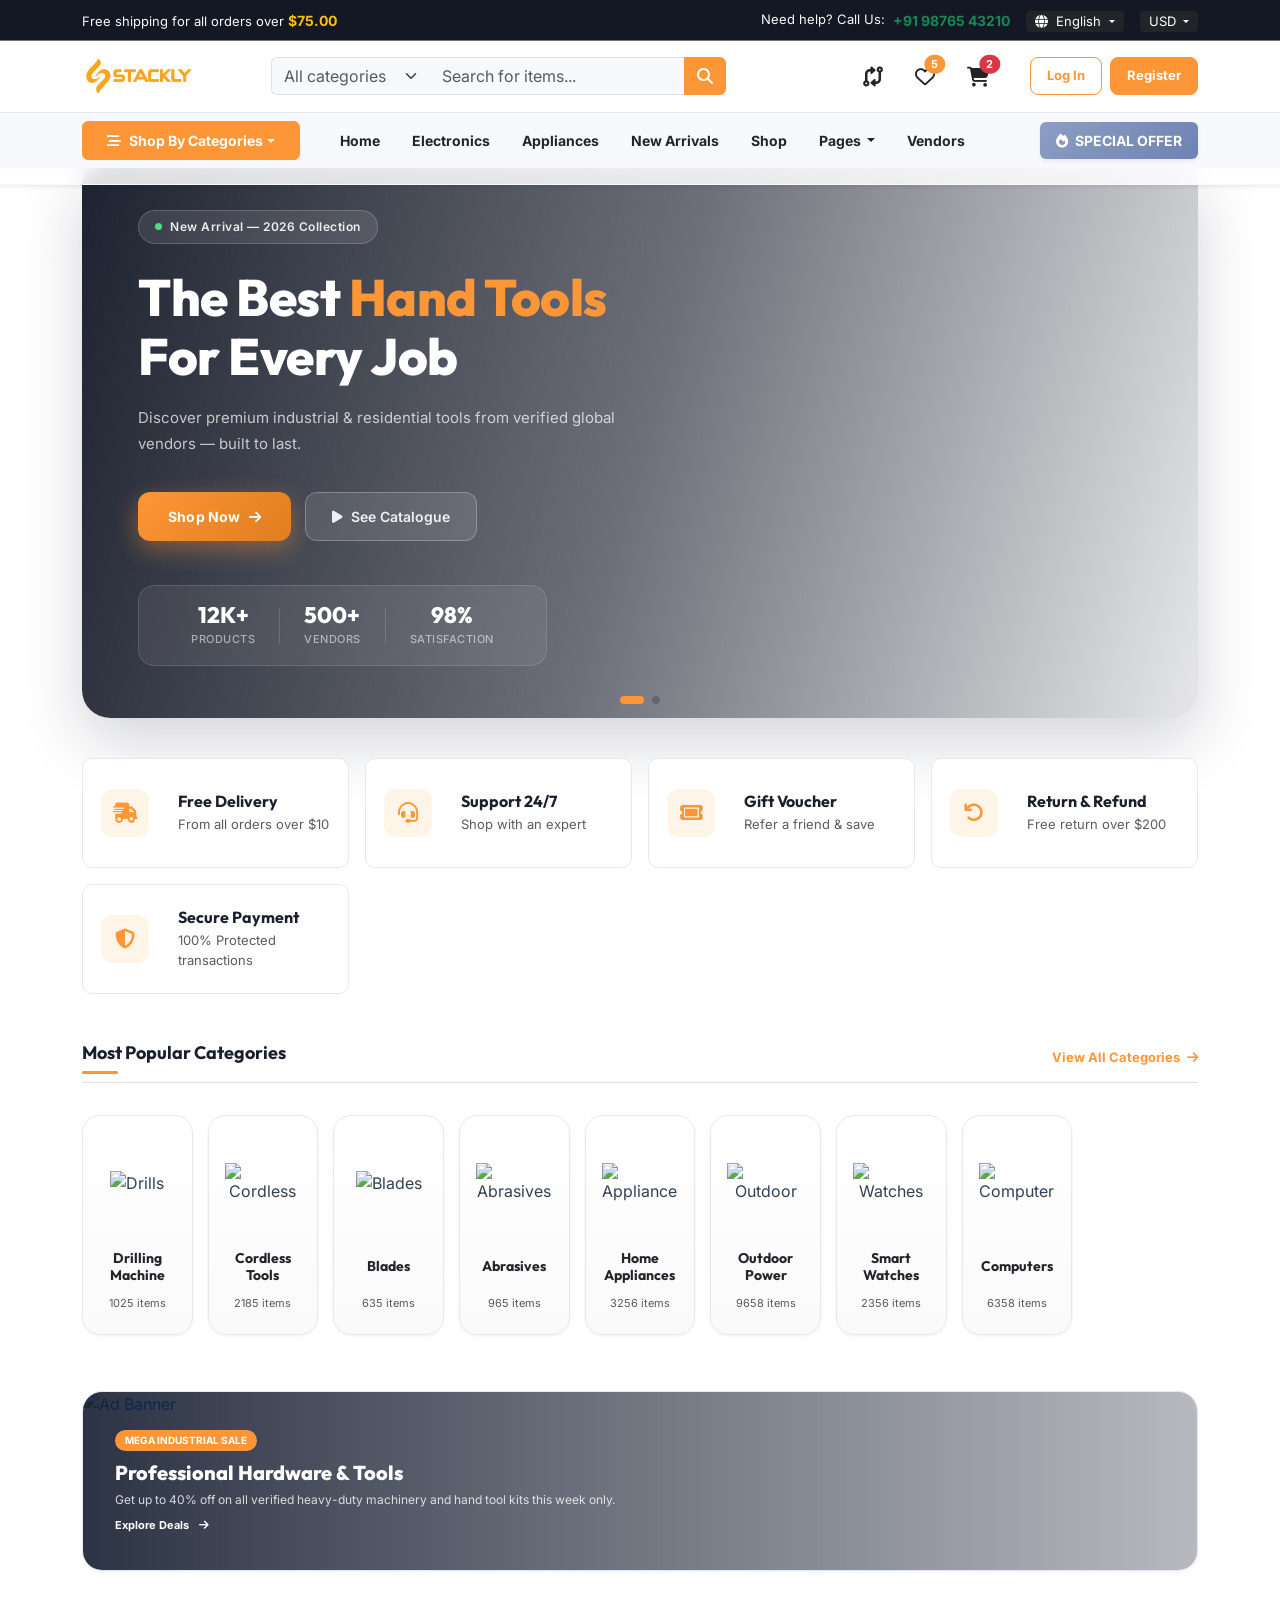
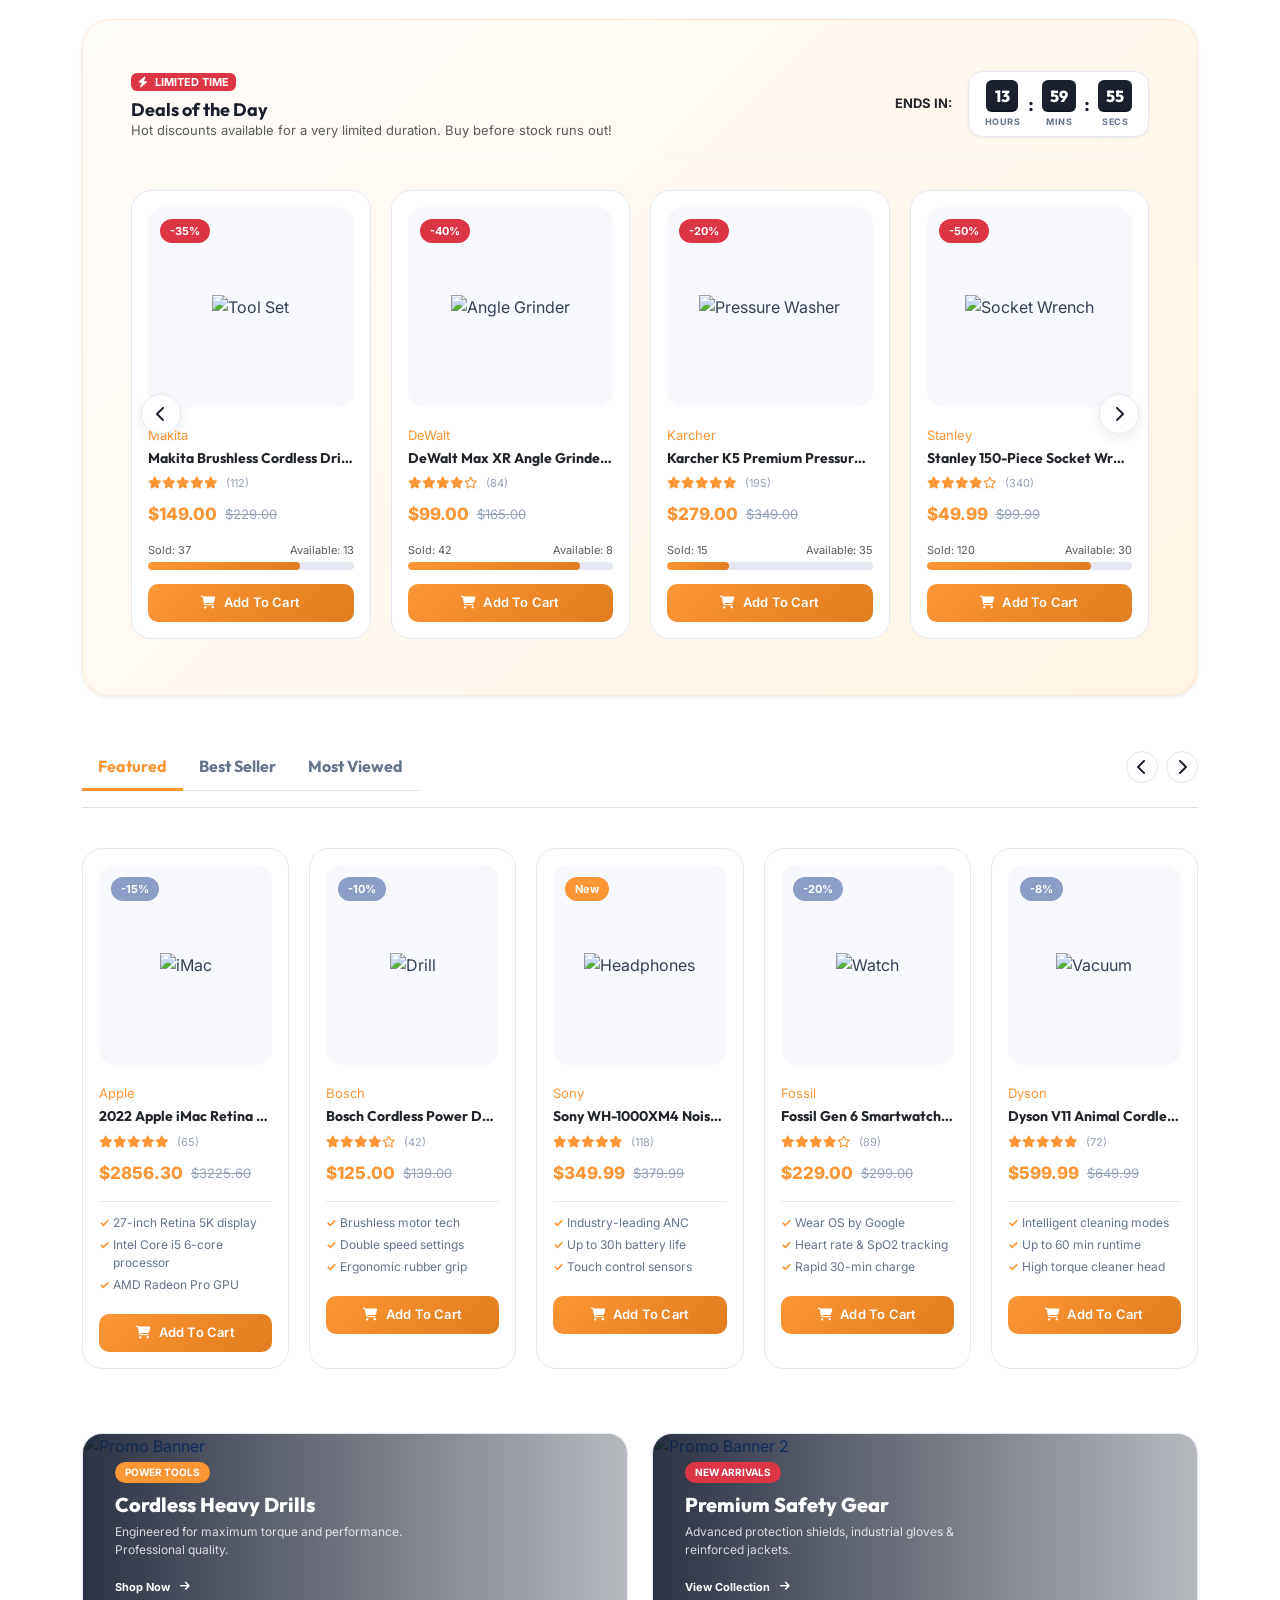
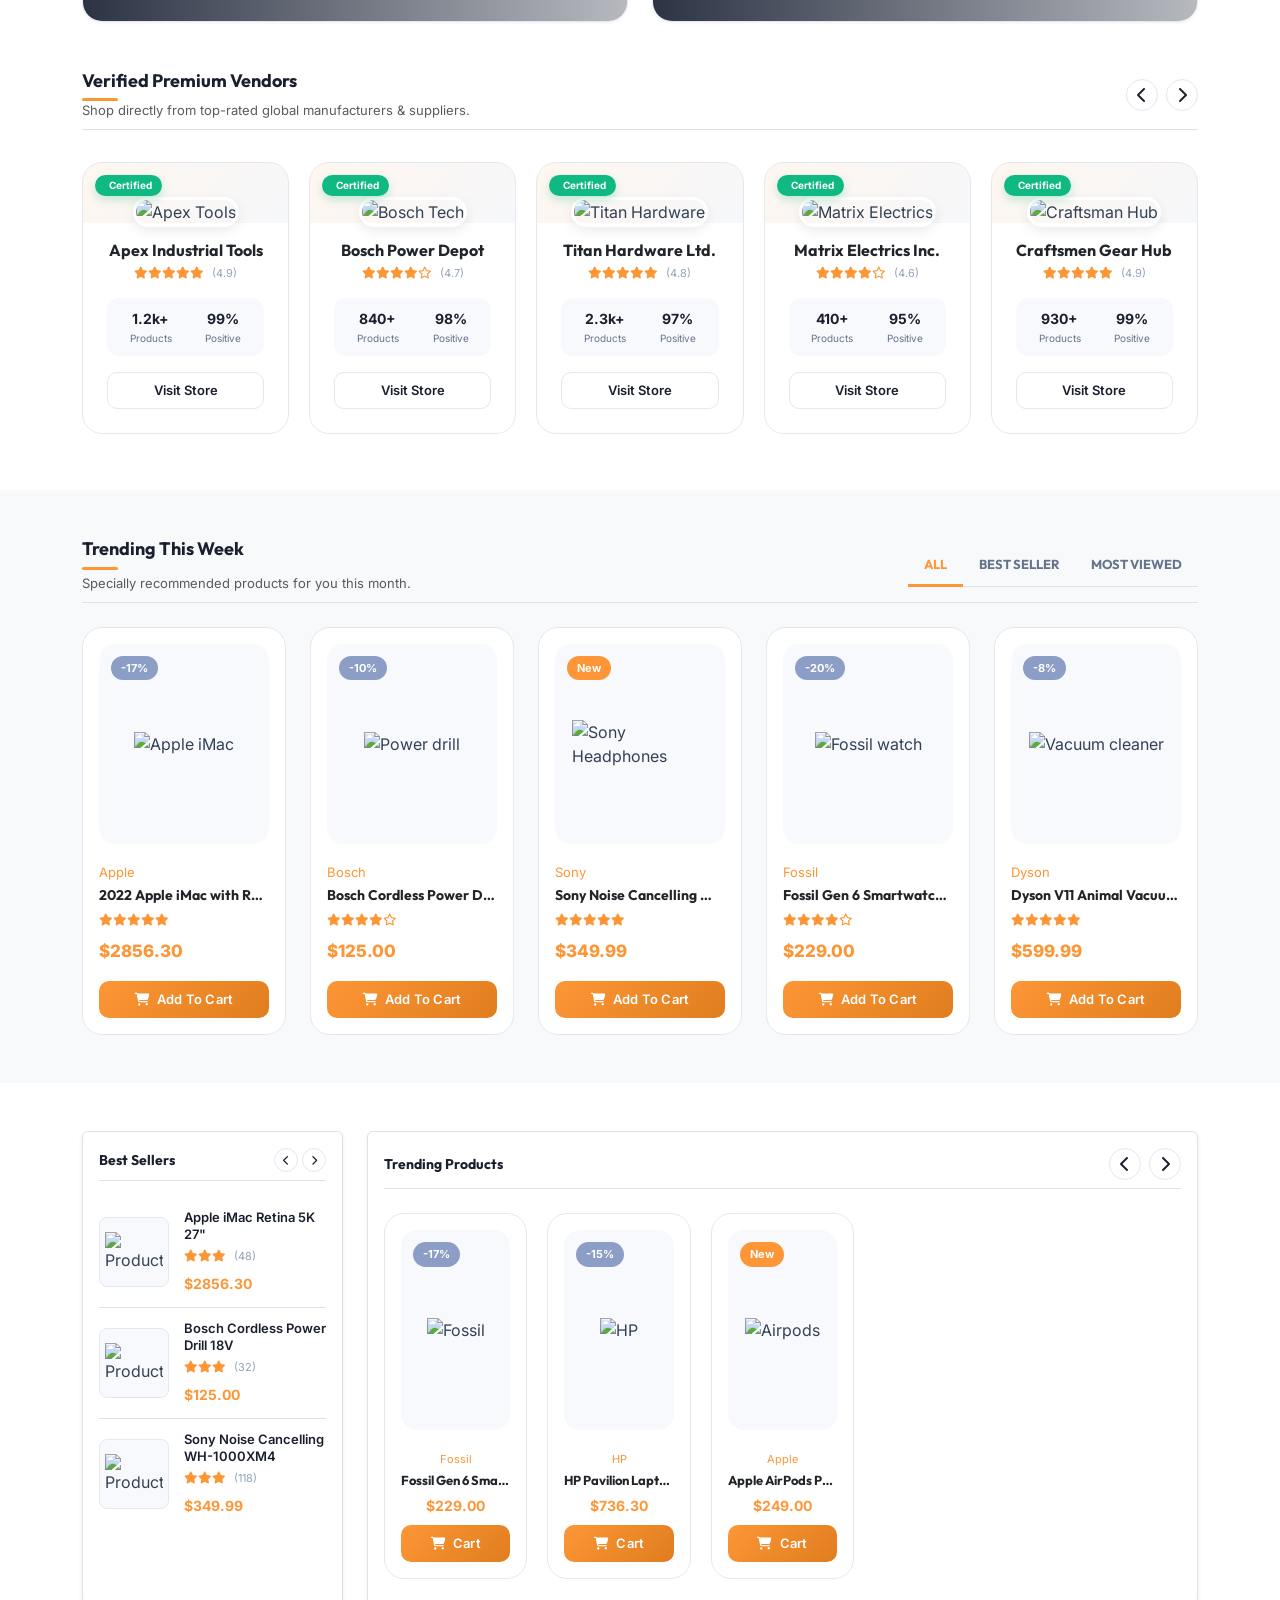
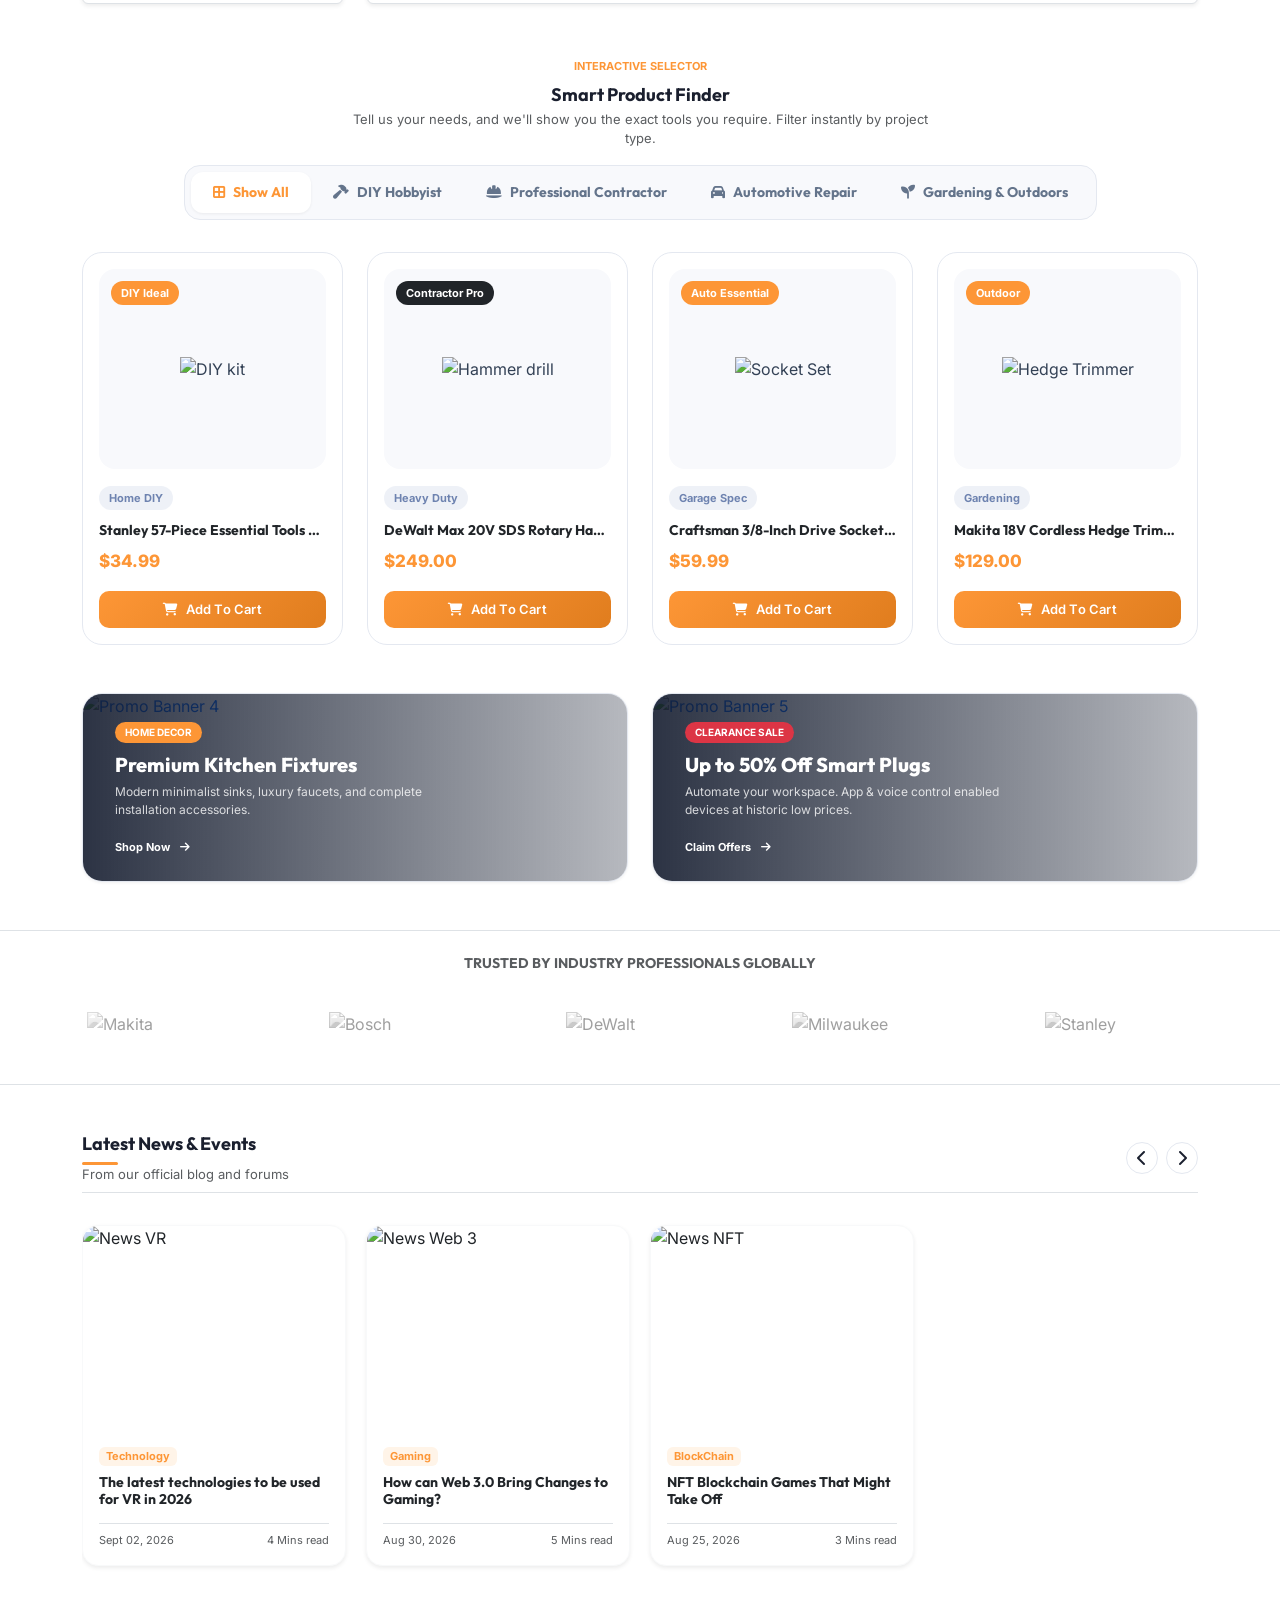
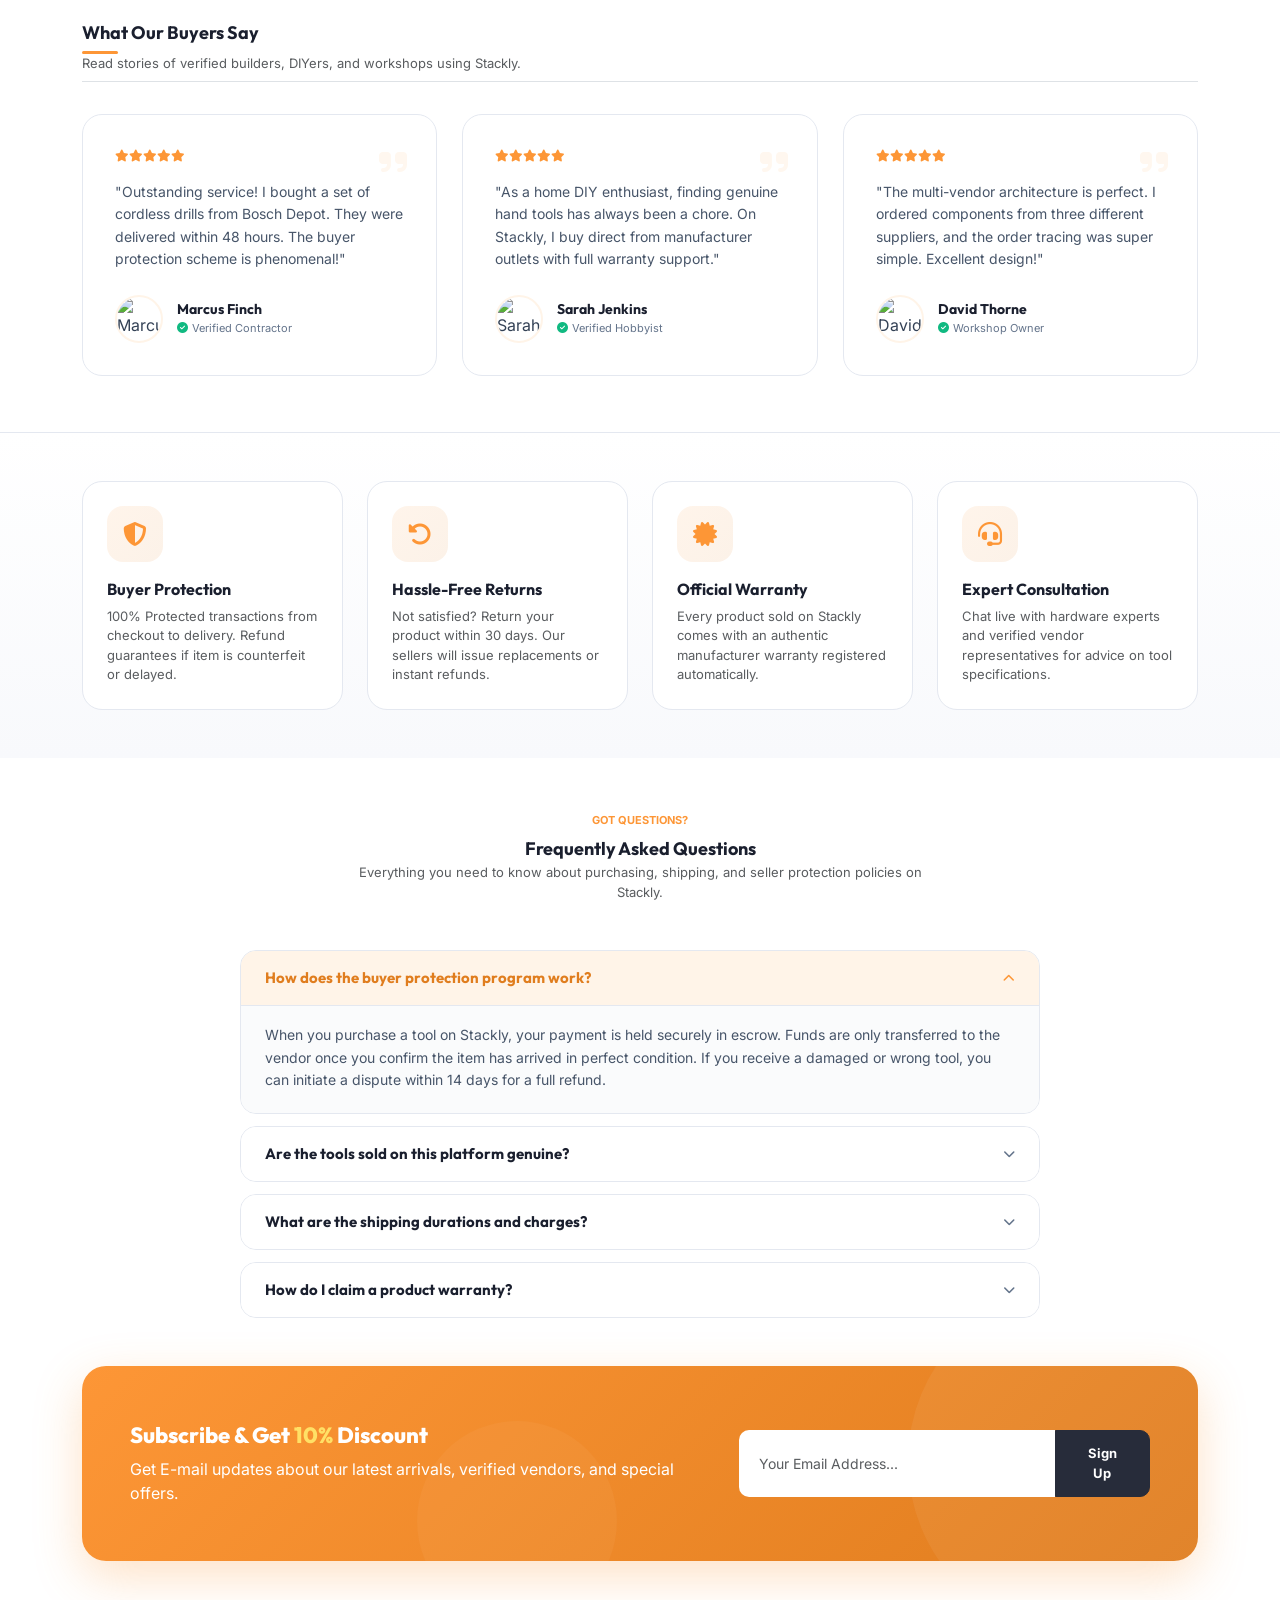
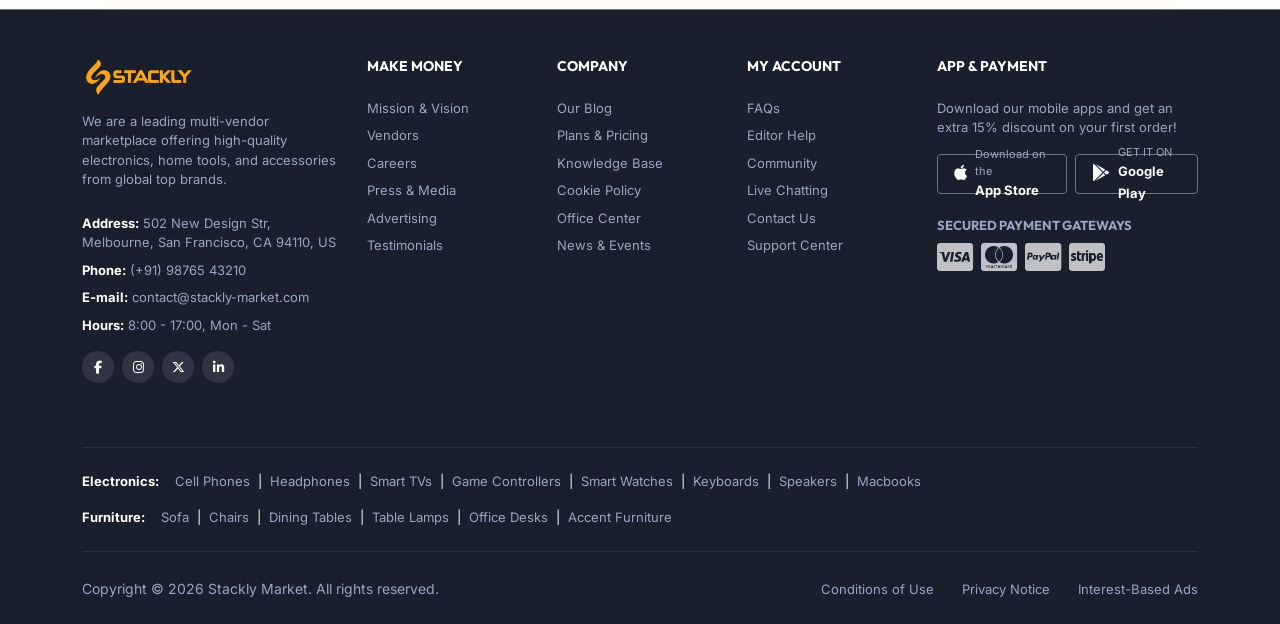
==== commit cca172c3: "refactor: home page corrections" ====
--- a/index.html
+++ b/index.html
@@ -36,9 +36,15 @@
         justify-content: center;
         overflow: hidden;
         background: #080e1a;
-        transition: opacity 0.65s cubic-bezier(0.4,0,0.2,1), visibility 0.65s;
-      }
-      #stackly-preloader.hide { opacity: 0; visibility: hidden; pointer-events: none; }
+        transition:
+          opacity 0.65s cubic-bezier(0.4, 0, 0.2, 1),
+          visibility 0.65s;
+      }
+      #stackly-preloader.hide {
+        opacity: 0;
+        visibility: hidden;
+        pointer-events: none;
+      }
 
       .pre-blob {
         position: absolute;
@@ -49,32 +55,65 @@
         animation: preBlobIn 1s ease forwards;
       }
       .pre-blob-1 {
-        width: 520px; height: 520px;
-        background: radial-gradient(circle, rgba(253,150,54,0.22) 0%, transparent 70%);
-        top: -160px; left: -160px;
+        width: 520px;
+        height: 520px;
+        background: radial-gradient(
+          circle,
+          rgba(253, 150, 54, 0.22) 0%,
+          transparent 70%
+        );
+        top: -160px;
+        left: -160px;
         animation-delay: 0.1s;
       }
       .pre-blob-2 {
-        width: 420px; height: 420px;
-        background: radial-gradient(circle, rgba(99,102,241,0.18) 0%, transparent 70%);
-        bottom: -120px; right: -100px;
+        width: 420px;
+        height: 420px;
+        background: radial-gradient(
+          circle,
+          rgba(99, 102, 241, 0.18) 0%,
+          transparent 70%
+        );
+        bottom: -120px;
+        right: -100px;
         animation-delay: 0.25s;
       }
       .pre-blob-3 {
-        width: 300px; height: 300px;
-        background: radial-gradient(circle, rgba(253,150,54,0.1) 0%, transparent 70%);
-        bottom: 10%; left: 20%;
+        width: 300px;
+        height: 300px;
+        background: radial-gradient(
+          circle,
+          rgba(253, 150, 54, 0.1) 0%,
+          transparent 70%
+        );
+        bottom: 10%;
+        left: 20%;
         animation-delay: 0.4s;
       }
-      @keyframes preBlobIn { to { opacity: 1; } }
+      @keyframes preBlobIn {
+        to {
+          opacity: 1;
+        }
+      }
 
       .pre-grid {
         position: absolute;
         inset: 0;
-        background-image: radial-gradient(rgba(255,255,255,0.04) 1px, transparent 1px);
+        background-image: radial-gradient(
+          rgba(255, 255, 255, 0.04) 1px,
+          transparent 1px
+        );
         background-size: 28px 28px;
-        mask-image: radial-gradient(ellipse 65% 65% at 50% 50%, black 30%, transparent 100%);
-        -webkit-mask-image: radial-gradient(ellipse 65% 65% at 50% 50%, black 30%, transparent 100%);
+        mask-image: radial-gradient(
+          ellipse 65% 65% at 50% 50%,
+          black 30%,
+          transparent 100%
+        );
+        -webkit-mask-image: radial-gradient(
+          ellipse 65% 65% at 50% 50%,
+          black 30%,
+          transparent 100%
+        );
         pointer-events: none;
       }
 
@@ -84,28 +123,42 @@
         display: flex;
         flex-direction: column;
         align-items: center;
-        background: rgba(255,255,255,0.03);
-        border: 1px solid rgba(255,255,255,0.07);
+        background: rgba(255, 255, 255, 0.03);
+        border: 1px solid rgba(255, 255, 255, 0.07);
         border-radius: 28px;
         padding: 48px 56px 40px;
         backdrop-filter: blur(24px);
         -webkit-backdrop-filter: blur(24px);
-        box-shadow: 0 32px 80px rgba(0,0,0,0.55), inset 0 0 0 1px rgba(253,150,54,0.07);
-        animation: preCardIn 0.7s cubic-bezier(0.34,1.56,0.64,1) both;
+        box-shadow:
+          0 32px 80px rgba(0, 0, 0, 0.55),
+          inset 0 0 0 1px rgba(253, 150, 54, 0.07);
+        animation: preCardIn 0.7s cubic-bezier(0.34, 1.56, 0.64, 1) both;
       }
       .pre-card::before {
-        content: '';
+        content: "";
         position: absolute;
-        top: 0; left: 50%;
+        top: 0;
+        left: 50%;
         transform: translateX(-50%);
         width: 55%;
         height: 1px;
-        background: linear-gradient(90deg, transparent, rgba(253,150,54,0.75), transparent);
+        background: linear-gradient(
+          90deg,
+          transparent,
+          rgba(253, 150, 54, 0.75),
+          transparent
+        );
         border-radius: 99px;
       }
       @keyframes preCardIn {
-        from { opacity: 0; transform: scale(0.88) translateY(28px); }
-        to   { opacity: 1; transform: scale(1) translateY(0); }
+        from {
+          opacity: 0;
+          transform: scale(0.88) translateY(28px);
+        }
+        to {
+          opacity: 1;
+          transform: scale(1) translateY(0);
+        }
       }
 
       .pre-logo {
@@ -115,7 +168,7 @@
       .pre-logo img {
         width: 148px;
         display: block;
-        filter: drop-shadow(0 4px 20px rgba(253,150,54,0.3));
+        filter: drop-shadow(0 4px 20px rgba(253, 150, 54, 0.3));
       }
 
       .pre-orbit-wrap {
@@ -126,33 +179,43 @@
         animation: preFadeUp 0.5s 0.4s ease both;
       }
       .pre-orbit-wrap::before {
-        content: '';
+        content: "";
         position: absolute;
         inset: -8px;
         border-radius: 50%;
-        border: 1px dashed rgba(253,150,54,0.18);
+        border: 1px dashed rgba(253, 150, 54, 0.18);
         animation: preOrbitSpin 10s linear infinite;
       }
       .pre-orbit-wrap::after {
-        content: '';
+        content: "";
         position: absolute;
-        top: -12px; left: 50%;
+        top: -12px;
+        left: 50%;
         transform: translateX(-50%);
-        width: 7px; height: 7px;
+        width: 7px;
+        height: 7px;
         border-radius: 50%;
         background: #fd9636;
-        box-shadow: 0 0 10px 3px rgba(253,150,54,0.55);
+        box-shadow: 0 0 10px 3px rgba(253, 150, 54, 0.55);
         animation: preOrbitSpin 2.6s linear infinite;
         transform-origin: 50% calc(50% + 52px);
       }
-      @keyframes preOrbitSpin { to { transform: rotate(360deg); } }
+      @keyframes preOrbitSpin {
+        to {
+          transform: rotate(360deg);
+        }
+      }
 
       .pre-orbit-svg {
         position: absolute;
         inset: 0;
         transform: rotate(-90deg);
       }
-      .pre-arc-track { fill: none; stroke: rgba(255,255,255,0.06); stroke-width: 3; }
+      .pre-arc-track {
+        fill: none;
+        stroke: rgba(255, 255, 255, 0.06);
+        stroke-width: 3;
+      }
       .pre-arc-fill {
         fill: none;
         stroke: url(#preGrad);
@@ -160,30 +223,47 @@
         stroke-linecap: round;
         stroke-dasharray: 251;
         stroke-dashoffset: 251;
-        animation: preArcFill 1.7s 0.5s cubic-bezier(0.4,0,0.2,1) forwards;
-        filter: drop-shadow(0 0 5px rgba(253,150,54,0.8));
-      }
-      @keyframes preArcFill { to { stroke-dashoffset: 0; } }
+        animation: preArcFill 1.7s 0.5s cubic-bezier(0.4, 0, 0.2, 1) forwards;
+        filter: drop-shadow(0 0 5px rgba(253, 150, 54, 0.8));
+      }
+      @keyframes preArcFill {
+        to {
+          stroke-dashoffset: 0;
+        }
+      }
 
       .pre-core {
         position: absolute;
         inset: 10px;
         border-radius: 50%;
-        background: radial-gradient(circle at 40% 35%, rgba(253,150,54,0.16), rgba(253,150,54,0.03));
-        border: 1px solid rgba(253,150,54,0.14);
+        background: radial-gradient(
+          circle at 40% 35%,
+          rgba(253, 150, 54, 0.16),
+          rgba(253, 150, 54, 0.03)
+        );
+        border: 1px solid rgba(253, 150, 54, 0.14);
         display: flex;
         align-items: center;
         justify-content: center;
         animation: prePulse 2.2s ease-in-out infinite;
       }
-      .pre-core i { font-size: 22px; color: #fd9636; filter: drop-shadow(0 0 8px rgba(253,150,54,0.9)); }
+      .pre-core i {
+        font-size: 22px;
+        color: #fd9636;
+        filter: drop-shadow(0 0 8px rgba(253, 150, 54, 0.9));
+      }
       @keyframes prePulse {
-        0%,100% { box-shadow: 0 0 0 0 rgba(253,150,54,0.22); }
-        50%      { box-shadow: 0 0 0 12px rgba(253,150,54,0); }
+        0%,
+        100% {
+          box-shadow: 0 0 0 0 rgba(253, 150, 54, 0.22);
+        }
+        50% {
+          box-shadow: 0 0 0 12px rgba(253, 150, 54, 0);
+        }
       }
 
       .pre-brand {
-        font-family: 'Outfit', sans-serif;
+        font-family: "Outfit", sans-serif;
         font-size: 30px;
         font-weight: 800;
         color: #fff;
@@ -191,13 +271,16 @@
         margin-bottom: 6px;
         animation: preFadeUp 0.5s 0.5s ease both;
       }
-      .pre-brand em { font-style: normal; color: #fd9636; }
+      .pre-brand em {
+        font-style: normal;
+        color: #fd9636;
+      }
 
       .pre-tagline {
-        font-family: 'Inter', sans-serif;
+        font-family: "Inter", sans-serif;
         font-size: 10.5px;
         font-weight: 600;
-        color: rgba(255,255,255,0.32);
+        color: rgba(255, 255, 255, 0.32);
         letter-spacing: 3.5px;
         text-transform: uppercase;
         margin-bottom: 32px;
@@ -214,16 +297,20 @@
         margin-bottom: 8px;
       }
       .pre-progress-labels span {
-        font-family: 'Inter', sans-serif;
+        font-family: "Inter", sans-serif;
         font-size: 10px;
-        color: rgba(255,255,255,0.28);
+        color: rgba(255, 255, 255, 0.28);
         letter-spacing: 1px;
         text-transform: uppercase;
       }
-      .pre-pct { color: #fd9636 !important; font-weight: 700 !important; font-size: 11px !important; }
+      .pre-pct {
+        color: #fd9636 !important;
+        font-weight: 700 !important;
+        font-size: 11px !important;
+      }
       .pre-bar-track {
         height: 4px;
-        background: rgba(255,255,255,0.07);
+        background: rgba(255, 255, 255, 0.07);
         border-radius: 99px;
         overflow: hidden;
         position: relative;
@@ -231,22 +318,42 @@
       .pre-bar-fill {
         height: 100%;
         width: 0;
-        background: linear-gradient(90deg, #e07d1e 0%, #fd9636 50%, #ffb347 100%);
+        background: linear-gradient(
+          90deg,
+          #e07d1e 0%,
+          #fd9636 50%,
+          #ffb347 100%
+        );
         border-radius: 99px;
-        animation: preBarFill 1.7s 0.5s cubic-bezier(0.4,0,0.2,1) forwards;
-        box-shadow: 0 0 10px rgba(253,150,54,0.55);
+        animation: preBarFill 1.7s 0.5s cubic-bezier(0.4, 0, 0.2, 1) forwards;
+        box-shadow: 0 0 10px rgba(253, 150, 54, 0.55);
         position: relative;
       }
       .pre-bar-fill::after {
-        content: '';
+        content: "";
         position: absolute;
-        top: 0; left: -60px;
-        width: 60px; height: 100%;
-        background: linear-gradient(90deg, transparent, rgba(255,255,255,0.4), transparent);
+        top: 0;
+        left: -60px;
+        width: 60px;
+        height: 100%;
+        background: linear-gradient(
+          90deg,
+          transparent,
+          rgba(255, 255, 255, 0.4),
+          transparent
+        );
         animation: preShimmer 1.7s 0.5s ease forwards;
       }
-      @keyframes preBarFill { to { width: 100%; } }
-      @keyframes preShimmer { to { left: 260px; } }
+      @keyframes preBarFill {
+        to {
+          width: 100%;
+        }
+      }
+      @keyframes preShimmer {
+        to {
+          left: 260px;
+        }
+      }
 
       .pre-dots {
         display: flex;
@@ -255,26 +362,55 @@
         animation: preFadeUp 0.5s 0.75s ease both;
       }
       .pre-dot {
-        width: 5px; height: 5px;
+        width: 5px;
+        height: 5px;
         border-radius: 50%;
-        background: rgba(255,255,255,0.12);
-      }
-      .pre-dot.active { background: #fd9636; box-shadow: 0 0 8px rgba(253,150,54,0.65); }
-      .pre-dot:nth-child(1).active { animation: preDotPulse 1.2s 0s ease-in-out infinite; }
-      .pre-dot:nth-child(2).active { animation: preDotPulse 1.2s 0.2s ease-in-out infinite; }
-      .pre-dot:nth-child(3).active { animation: preDotPulse 1.2s 0.4s ease-in-out infinite; }
+        background: rgba(255, 255, 255, 0.12);
+      }
+      .pre-dot.active {
+        background: #fd9636;
+        box-shadow: 0 0 8px rgba(253, 150, 54, 0.65);
+      }
+      .pre-dot:nth-child(1).active {
+        animation: preDotPulse 1.2s 0s ease-in-out infinite;
+      }
+      .pre-dot:nth-child(2).active {
+        animation: preDotPulse 1.2s 0.2s ease-in-out infinite;
+      }
+      .pre-dot:nth-child(3).active {
+        animation: preDotPulse 1.2s 0.4s ease-in-out infinite;
+      }
       @keyframes preDotPulse {
-        0%,100% { transform: scale(1); opacity: 1; }
-        50%      { transform: scale(1.6); opacity: 0.5; }
+        0%,
+        100% {
+          transform: scale(1);
+          opacity: 1;
+        }
+        50% {
+          transform: scale(1.6);
+          opacity: 0.5;
+        }
       }
 
       @keyframes preFadeDown {
-        from { opacity: 0; transform: translateY(-14px); }
-        to   { opacity: 1; transform: translateY(0); }
+        from {
+          opacity: 0;
+          transform: translateY(-14px);
+        }
+        to {
+          opacity: 1;
+          transform: translateY(0);
+        }
       }
       @keyframes preFadeUp {
-        from { opacity: 0; transform: translateY(10px); }
-        to   { opacity: 1; transform: translateY(0); }
+        from {
+          opacity: 0;
+          transform: translateY(10px);
+        }
+        to {
+          opacity: 1;
+          transform: translateY(0);
+        }
       }
     </style>
   </head>
@@ -293,12 +429,12 @@
           <svg class="pre-orbit-svg" viewBox="0 0 88 88">
             <defs>
               <linearGradient id="preGrad" x1="0%" y1="0%" x2="100%" y2="0%">
-                <stop offset="0%" stop-color="#fd9636"/>
-                <stop offset="100%" stop-color="#ffb347"/>
+                <stop offset="0%" stop-color="#fd9636" />
+                <stop offset="100%" stop-color="#ffb347" />
               </linearGradient>
             </defs>
-            <circle class="pre-arc-track" cx="44" cy="44" r="40"/>
-            <circle class="pre-arc-fill"  cx="44" cy="44" r="40"/>
+            <circle class="pre-arc-track" cx="44" cy="44" r="40" />
+            <circle class="pre-arc-fill" cx="44" cy="44" r="40" />
           </svg>
           <div class="pre-core">
             <i class="fa-solid fa-store"></i>
@@ -760,10 +896,12 @@
                           ></div>
                         </div>
                       </div>
-                      <button class="btn-cart mt-2">
-                        <i class="fa-solid fa-cart-shopping me-1"></i> Add To
-                        Cart
-                      </button>
+                      <a href="#"
+                        ><button class="btn-cart mt-2">
+                          <i class="fa-solid fa-cart-shopping me-1"></i> Add To
+                          Cart
+                        </button>
+                      </a>
                     </div>
                   </div>
                 </div>
@@ -825,10 +963,12 @@
                           ></div>
                         </div>
                       </div>
-                      <button class="btn-cart mt-2">
-                        <i class="fa-solid fa-cart-shopping me-1"></i> Add To
-                        Cart
-                      </button>
+                      <a href="#"
+                        ><button class="btn-cart mt-2">
+                          <i class="fa-solid fa-cart-shopping me-1"></i> Add To
+                          Cart
+                        </button>
+                      </a>
                     </div>
                   </div>
                 </div>
@@ -890,10 +1030,12 @@
                           ></div>
                         </div>
                       </div>
-                      <button class="btn-cart mt-2">
-                        <i class="fa-solid fa-cart-shopping me-1"></i> Add To
-                        Cart
-                      </button>
+                      <a href="#"
+                        ><button class="btn-cart mt-2">
+                          <i class="fa-solid fa-cart-shopping me-1"></i> Add To
+                          Cart
+                        </button>
+                      </a>
                     </div>
                   </div>
                 </div>
@@ -955,10 +1097,12 @@
                           ></div>
                         </div>
                       </div>
-                      <button class="btn-cart mt-2">
-                        <i class="fa-solid fa-cart-shopping me-1"></i> Add To
-                        Cart
-                      </button>
+                      <a href="#"
+                        ><button class="btn-cart mt-2">
+                          <i class="fa-solid fa-cart-shopping me-1"></i> Add To
+                          Cart
+                        </button>
+                      </a>
                     </div>
                   </div>
                 </div>
@@ -1120,10 +1264,12 @@
                           <li>Intel Core i5 6-core processor</li>
                           <li>AMD Radeon Pro GPU</li>
                         </ul>
-                        <button class="btn-cart mt-3">
-                          <i class="fa-solid fa-cart-shopping me-1"></i> Add To
-                          Cart
-                        </button>
+                        <a href="#">
+                          <button class="btn-cart mt-3">
+                            <i class="fa-solid fa-cart-shopping me-1"></i> Add
+                            To Cart
+                          </button>
+                        </a>
                       </div>
                     </div>
                   </div>
@@ -1178,10 +1324,12 @@
                           <li>Double speed settings</li>
                           <li>Ergonomic rubber grip</li>
                         </ul>
-                        <button class="btn-cart mt-3">
-                          <i class="fa-solid fa-cart-shopping me-1"></i> Add To
-                          Cart
-                        </button>
+                        <a href="#">
+                          <button class="btn-cart mt-3">
+                            <i class="fa-solid fa-cart-shopping me-1"></i> Add
+                            To Cart
+                          </button>
+                        </a>
                       </div>
                     </div>
                   </div>
@@ -1236,10 +1384,12 @@
                           <li>Up to 30h battery life</li>
                           <li>Touch control sensors</li>
                         </ul>
-                        <button class="btn-cart mt-3">
-                          <i class="fa-solid fa-cart-shopping me-1"></i> Add To
-                          Cart
-                        </button>
+                        <a href="#">
+                          <button class="btn-cart mt-3">
+                            <i class="fa-solid fa-cart-shopping me-1"></i> Add
+                            To Cart
+                          </button>
+                        </a>
                       </div>
                     </div>
                   </div>
@@ -1294,10 +1444,12 @@
                           <li>Heart rate &amp; SpO2 tracking</li>
                           <li>Rapid 30-min charge</li>
                         </ul>
-                        <button class="btn-cart mt-3">
-                          <i class="fa-solid fa-cart-shopping me-1"></i> Add To
-                          Cart
-                        </button>
+                        <a href="#">
+                          <button class="btn-cart mt-3">
+                            <i class="fa-solid fa-cart-shopping me-1"></i> Add
+                            To Cart
+                          </button>
+                        </a>
                       </div>
                     </div>
                   </div>
@@ -1352,10 +1504,12 @@
                           <li>Up to 60 min runtime</li>
                           <li>High torque cleaner head</li>
                         </ul>
-                        <button class="btn-cart mt-3">
-                          <i class="fa-solid fa-cart-shopping me-1"></i> Add To
-                          Cart
-                        </button>
+                        <a href="#">
+                          <button class="btn-cart mt-3">
+                            <i class="fa-solid fa-cart-shopping me-1"></i> Add
+                            To Cart
+                          </button>
+                        </a>
                       </div>
                     </div>
                   </div>
@@ -1423,10 +1577,12 @@
                           <li>Built-in Roku smart systems</li>
                           <li>Vibrant HDR display support</li>
                         </ul>
-                        <button class="btn-cart mt-3">
-                          <i class="fa-solid fa-cart-shopping me-1"></i> Add To
-                          Cart
-                        </button>
+                        <a href="#">
+                          <button class="btn-cart mt-3">
+                            <i class="fa-solid fa-cart-shopping me-1"></i> Add
+                            To Cart
+                          </button>
+                        </a>
                       </div>
                     </div>
                   </div>
@@ -1495,10 +1651,12 @@
                           <li>8GB DDR4 RAM / 256GB SSD</li>
                           <li>Narrow bezel IPS screen</li>
                         </ul>
-                        <button class="btn-cart mt-3">
-                          <i class="fa-solid fa-cart-shopping me-1"></i> Add To
-                          Cart
-                        </button>
+                        <a href="#">
+                          <button class="btn-cart mt-3">
+                            <i class="fa-solid fa-cart-shopping me-1"></i> Add
+                            To Cart
+                          </button>
+                        </a>
                       </div>
                     </div>
                   </div>
@@ -1858,7 +2016,7 @@
                       >
                       <h6 class="font-sm-bold text-dark mt-1 text-truncate">
                         <a
-                          href="shop-single-product.html"
+                          href="#"
                           class="text-decoration-none text-dark hover-primary"
                           >2022 Apple iMac with Retina 5K</a
                         >
@@ -1873,10 +2031,12 @@
                       <div class="price-info">
                         <strong class="price-main">$2856.30</strong>
                       </div>
-                      <button class="btn-cart mt-3">
-                        <i class="fa-solid fa-cart-shopping me-1"></i> Add To
-                        Cart
-                      </button>
+                      <a href="#">
+                        <button class="btn-cart mt-3">
+                          <i class="fa-solid fa-cart-shopping me-1"></i> Add To
+                          Cart
+                        </button>
+                      </a>
                     </div>
                   </div>
                 </div>
@@ -1906,7 +2066,7 @@
                       >
                       <h6 class="font-sm-bold text-dark mt-1 text-truncate">
                         <a
-                          href="shop-single-product.html"
+                          href="#"
                           class="text-decoration-none text-dark hover-primary"
                           >Bosch Cordless Power Drill 18V</a
                         >
@@ -1921,10 +2081,12 @@
                       <div class="price-info">
                         <strong class="price-main">$125.00</strong>
                       </div>
-                      <button class="btn-cart mt-3">
-                        <i class="fa-solid fa-cart-shopping me-1"></i> Add To
-                        Cart
-                      </button>
+                      <a href="#">
+                        <button class="btn-cart mt-3">
+                          <i class="fa-solid fa-cart-shopping me-1"></i> Add To
+                          Cart
+                        </button>
+                      </a>
                     </div>
                   </div>
                 </div>
@@ -1954,7 +2116,7 @@
                       >
                       <h6 class="font-sm-bold text-dark mt-1 text-truncate">
                         <a
-                          href="shop-single-product.html"
+                          href="#"
                           class="text-decoration-none text-dark hover-primary"
                           >Sony Noise Cancelling WH-1000XM4</a
                         >
@@ -1969,10 +2131,12 @@
                       <div class="price-info">
                         <strong class="price-main">$349.99</strong>
                       </div>
-                      <button class="btn-cart mt-3">
-                        <i class="fa-solid fa-cart-shopping me-1"></i> Add To
-                        Cart
-                      </button>
+                      <a href="#">
+                        <button class="btn-cart mt-3">
+                          <i class="fa-solid fa-cart-shopping me-1"></i> Add To
+                          Cart
+                        </button>
+                      </a>
                     </div>
                   </div>
                 </div>
@@ -2002,7 +2166,7 @@
                       >
                       <h6 class="font-sm-bold text-dark mt-1 text-truncate">
                         <a
-                          href="shop-single-product.html"
+                          href="#"
                           class="text-decoration-none text-dark hover-primary"
                           >Fossil Gen 6 Smartwatch Slate</a
                         >
@@ -2017,10 +2181,12 @@
                       <div class="price-info">
                         <strong class="price-main">$229.00</strong>
                       </div>
-                      <button class="btn-cart mt-3">
-                        <i class="fa-solid fa-cart-shopping me-1"></i> Add To
-                        Cart
-                      </button>
+                      <a href="#">
+                        <button class="btn-cart mt-3">
+                          <i class="fa-solid fa-cart-shopping me-1"></i> Add To
+                          Cart
+                        </button>
+                      </a>
                     </div>
                   </div>
                 </div>
@@ -2050,7 +2216,7 @@
                       >
                       <h6 class="font-sm-bold text-dark mt-1 text-truncate">
                         <a
-                          href="shop-single-product.html"
+                          href="#"
                           class="text-decoration-none text-dark hover-primary"
                           >Dyson V11 Animal Vacuum Cleaner</a
                         >
@@ -2065,10 +2231,12 @@
                       <div class="price-info">
                         <strong class="price-main">$599.99</strong>
                       </div>
-                      <button class="btn-cart mt-3">
-                        <i class="fa-solid fa-cart-shopping me-1"></i> Add To
-                        Cart
-                      </button>
+                      <a href="#">
+                        <button class="btn-cart mt-3">
+                          <i class="fa-solid fa-cart-shopping me-1"></i> Add To
+                          Cart
+                        </button>
+                      </a>
                     </div>
                   </div>
                 </div>
@@ -2122,9 +2290,7 @@
                           />
                         </div>
                         <div class="info-right">
-                          <a
-                            href="shop-single-product.html"
-                            class="product-title"
+                          <a href="#" class="product-title"
                             >Apple iMac Retina 5K 27"</a
                           >
                           <div class="rating-stars">
@@ -2147,9 +2313,7 @@
                           />
                         </div>
                         <div class="info-right">
-                          <a
-                            href="shop-single-product.html"
-                            class="product-title"
+                          <a href="#" class="product-title"
                             >Bosch Cordless Power Drill 18V</a
                           >
                           <div class="rating-stars">
@@ -2172,9 +2336,7 @@
                           />
                         </div>
                         <div class="info-right">
-                          <a
-                            href="shop-single-product.html"
-                            class="product-title"
+                          <a href="#" class="product-title"
                             >Sony Noise Cancelling WH-1000XM4</a
                           >
                           <div class="rating-stars">
@@ -2242,7 +2404,7 @@
                             class="font-xs-bold text-dark mt-1 mb-1 text-truncate"
                           >
                             <a
-                              href="shop-single-product.html"
+                              href="#"
                               class="text-decoration-none text-dark hover-primary"
                               >Fossil Gen 6 Smartwatch</a
                             >
@@ -2250,9 +2412,12 @@
                           <strong class="font-sm-bold text-primary"
                             >$229.00</strong
                           >
-                          <button class="btn-cart btn-sm mt-2">
-                            <i class="fa-solid fa-cart-shopping me-1"></i> Cart
-                          </button>
+                          <a href="#">
+                            <button class="btn-cart btn-sm mt-2">
+                              <i class="fa-solid fa-cart-shopping me-1"></i>
+                              Cart
+                            </button>
+                          </a>
                         </div>
                       </div>
                     </div>
@@ -2276,7 +2441,7 @@
                             class="font-xs-bold text-dark mt-1 mb-1 text-truncate"
                           >
                             <a
-                              href="shop-single-product.html"
+                              href="#"
                               class="text-decoration-none text-dark hover-primary"
                               >HP Pavilion Laptop 15</a
                             >
@@ -2284,9 +2449,12 @@
                           <strong class="font-sm-bold text-primary"
                             >$736.30</strong
                           >
-                          <button class="btn-cart btn-sm mt-2">
-                            <i class="fa-solid fa-cart-shopping me-1"></i> Cart
-                          </button>
+                          <a href="#">
+                            <button class="btn-cart btn-sm mt-2">
+                              <i class="fa-solid fa-cart-shopping me-1"></i>
+                              Cart
+                            </button>
+                          </a>
                         </div>
                       </div>
                     </div>
@@ -2310,7 +2478,7 @@
                             class="font-xs-bold text-dark mt-1 mb-1 text-truncate"
                           >
                             <a
-                              href="shop-single-product.html"
+                              href="#"
                               class="text-decoration-none text-dark hover-primary"
                               >Apple AirPods Pro 2</a
                             >
@@ -2318,9 +2486,12 @@
                           <strong class="font-sm-bold text-primary"
                             >$249.00</strong
                           >
-                          <button class="btn-cart btn-sm mt-2">
-                            <i class="fa-solid fa-cart-shopping me-1"></i> Cart
-                          </button>
+                          <a href="#">
+                            <button class="btn-cart btn-sm mt-2">
+                              <i class="fa-solid fa-cart-shopping me-1"></i>
+                              Cart
+                            </button>
+                          </a>
                         </div>
                       </div>
                     </div>
@@ -2382,7 +2553,7 @@
                   <span class="guide-badge">Home DIY</span>
                   <h6 class="font-sm-bold text-dark mt-1 text-truncate">
                     <a
-                      href="shop-single-product.html"
+                      href="#"
                       class="text-decoration-none text-dark hover-primary"
                       >Stanley 57-Piece Essential Tools Kit</a
                     >
@@ -2390,9 +2561,11 @@
                   <div class="price-info">
                     <strong class="price-main">$34.99</strong>
                   </div>
-                  <button class="btn-cart mt-3">
-                    <i class="fa-solid fa-cart-shopping me-1"></i> Add To Cart
-                  </button>
+                  <a href="#">
+                    <button class="btn-cart mt-3">
+                      <i class="fa-solid fa-cart-shopping me-1"></i> Add To Cart
+                    </button>
+                  </a>
                 </div>
               </div>
             </div>
@@ -2411,7 +2584,7 @@
                   <span class="guide-badge">Heavy Duty</span>
                   <h6 class="font-sm-bold text-dark mt-1 text-truncate">
                     <a
-                      href="shop-single-product.html"
+                      href="#"
                       class="text-decoration-none text-dark hover-primary"
                       >DeWalt Max 20V SDS Rotary Hammer</a
                     >
@@ -2419,9 +2592,11 @@
                   <div class="price-info">
                     <strong class="price-main">$249.00</strong>
                   </div>
-                  <button class="btn-cart mt-3">
-                    <i class="fa-solid fa-cart-shopping me-1"></i> Add To Cart
-                  </button>
+                  <a href="#">
+                    <button class="btn-cart mt-3">
+                      <i class="fa-solid fa-cart-shopping me-1"></i> Add To Cart
+                    </button>
+                  </a>
                 </div>
               </div>
             </div>
@@ -2440,7 +2615,7 @@
                   <span class="guide-badge">Garage Spec</span>
                   <h6 class="font-sm-bold text-dark mt-1 text-truncate">
                     <a
-                      href="shop-single-product.html"
+                      href="#"
                       class="text-decoration-none text-dark hover-primary"
                       >Craftsman 3/8-Inch Drive Socket Set</a
                     >
@@ -2448,9 +2623,11 @@
                   <div class="price-info">
                     <strong class="price-main">$59.99</strong>
                   </div>
-                  <button class="btn-cart mt-3">
-                    <i class="fa-solid fa-cart-shopping me-1"></i> Add To Cart
-                  </button>
+                  <a href="#">
+                    <button class="btn-cart mt-3">
+                      <i class="fa-solid fa-cart-shopping me-1"></i> Add To Cart
+                    </button>
+                  </a>
                 </div>
               </div>
             </div>
@@ -2469,7 +2646,7 @@
                   <span class="guide-badge">Gardening</span>
                   <h6 class="font-sm-bold text-dark mt-1 text-truncate">
                     <a
-                      href="shop-single-product.html"
+                      href="#"
                       class="text-decoration-none text-dark hover-primary"
                       >Makita 18V Cordless Hedge Trimmer</a
                     >
@@ -2477,9 +2654,11 @@
                   <div class="price-info">
                     <strong class="price-main">$129.00</strong>
                   </div>
-                  <button class="btn-cart mt-3">
-                    <i class="fa-solid fa-cart-shopping me-1"></i> Add To Cart
-                  </button>
+                  <a href="#">
+                    <button class="btn-cart mt-3">
+                      <i class="fa-solid fa-cart-shopping me-1"></i> Add To Cart
+                    </button>
+                  </a>
                 </div>
               </div>
             </div>
@@ -2703,7 +2882,7 @@
                     >
                     <h6 class="font-sm-bold text-dark leading-snug">
                       <a
-                        href="blog-single.html"
+                        href="#"
                         class="text-decoration-none text-dark hover-primary"
                         >The latest technologies to be used for VR in 2026</a
                       >
@@ -2739,7 +2918,7 @@
                     >
                     <h6 class="font-sm-bold text-dark leading-snug">
                       <a
-                        href="blog-single.html"
+                        href="#"
                         class="text-decoration-none text-dark hover-primary"
                         >How can Web 3.0 Bring Changes to Gaming?</a
                       >
@@ -2775,7 +2954,7 @@
                     >
                     <h6 class="font-sm-bold text-dark leading-snug">
                       <a
-                        href="blog-single.html"
+                        href="#"
                         class="text-decoration-none text-dark hover-primary"
                         >NFT Blockchain Games That Might Take Off</a
                       >
@@ -2917,6 +3096,78 @@
                           class="fa-solid fa-circle-check testimonial-verified-badge"
                         ></i>
                         Workshop Owner</span
+                      >
+                    </div>
+                  </div>
+                </div>
+              </div>
+
+              <!-- Testimonial 4 -->
+              <div class="swiper-slide">
+                <div class="testimonial-card">
+                  <span class="quote-icon"
+                    ><i class="fa-solid fa-quote-right"></i
+                  ></span>
+                  <div class="rating-stars font-xs mb-3">
+                    <i class="fa-solid fa-star"></i
+                    ><i class="fa-solid fa-star"></i
+                    ><i class="fa-solid fa-star"></i
+                    ><i class="fa-solid fa-star"></i
+                    ><i class="fa-solid fa-star"></i>
+                  </div>
+                  <p class="testimonial-text">
+                    "I love the vendor variety on Stackly. I found beautiful
+                    custom lighting fixtures and heavy-duty building hardware in
+                    one place. Highly recommended!"
+                  </p>
+                  <div class="testimonial-user">
+                    <img
+                      src="https://images.unsplash.com/photo-1544005313-94ddf0286df2?auto=format&fit=crop&w=80&q=80"
+                      alt="Elena Rostova"
+                    />
+                    <div>
+                      <h6 class="testimonial-user-name">Elena Rostova</h6>
+                      <span class="testimonial-user-role"
+                        ><i
+                          class="fa-solid fa-circle-check testimonial-verified-badge"
+                        ></i>
+                        Interior Designer</span
+                      >
+                    </div>
+                  </div>
+                </div>
+              </div>
+
+              <!-- Testimonial 5 -->
+              <div class="swiper-slide">
+                <div class="testimonial-card">
+                  <span class="quote-icon"
+                    ><i class="fa-solid fa-quote-right"></i
+                  ></span>
+                  <div class="rating-stars font-xs mb-3">
+                    <i class="fa-solid fa-star"></i
+                    ><i class="fa-solid fa-star"></i
+                    ><i class="fa-solid fa-star"></i
+                    ><i class="fa-solid fa-star"></i
+                    ><i class="fa-solid fa-star"></i>
+                  </div>
+                  <p class="testimonial-text">
+                    "Our procurement team uses Stackly for bulk supplies. The
+                    vendor verification process ensures we only work with
+                    high-quality, reputable distributors."
+                  </p>
+                  <div class="testimonial-user">
+                    <img
+                      src="https://images.unsplash.com/photo-1506794778202-cad84cf45f1d?auto=format&fit=crop&w=80&q=80"
+                      alt="Liam Peterson"
+                    />
+                    <div>
+                      <h6 class="testimonial-user-name">Liam Peterson</h6>
+                      <span class="testimonial-user-role"
+                        ><i
+                          class="fa-solid fa-circle-check testimonial-verified-badge"
+                        ></i>
+                        Construction Manager</span
                       >
                     </div>
                   </div>
@@ -3168,18 +3419,23 @@
     <script src="assets/js/script.js"></script>
     <script>
       (function () {
-        var pct = document.getElementById('pre-pct-val');
-        var start = Date.now(), dur = 1700, delay = 500;
+        var pct = document.getElementById("pre-pct-val");
+        var start = Date.now(),
+          dur = 1700,
+          delay = 500;
         function tick() {
           var elapsed = Date.now() - start - delay;
-          if (elapsed < 0) { requestAnimationFrame(tick); return; }
+          if (elapsed < 0) {
+            requestAnimationFrame(tick);
+            return;
+          }
           var p = Math.min(Math.round((elapsed / dur) * 100), 100);
-          if (pct) pct.textContent = p + '%';
+          if (pct) pct.textContent = p + "%";
           if (p < 100) requestAnimationFrame(tick);
         }
         requestAnimationFrame(tick);
         setTimeout(function () {
-          document.getElementById('stackly-preloader').classList.add('hide');
+          document.getElementById("stackly-preloader").classList.add("hide");
         }, 2000);
       })();
     </script>
--- a/assets/css/styles.css
+++ b/assets/css/styles.css
@@ -144,12 +144,14 @@
 }
 
 .logo-img {
-  filter: brightness(0) saturate(100%) invert(62%) sepia(78%) saturate(600%) hue-rotate(345deg) brightness(103%) contrast(98%);
+  filter: brightness(0) saturate(100%) invert(62%) sepia(78%) saturate(600%)
+    hue-rotate(345deg) brightness(103%) contrast(98%);
   transition: var(--transition-smooth);
 }
 
 .logo-link:hover .logo-img {
-  filter: brightness(0) saturate(100%) invert(52%) sepia(85%) saturate(700%) hue-rotate(345deg) brightness(95%) contrast(100%);
+  filter: brightness(0) saturate(100%) invert(52%) sepia(85%) saturate(700%)
+    hue-rotate(345deg) brightness(95%) contrast(100%);
 }
 
 .sticky-top {
@@ -454,20 +456,29 @@
 /* Features Grid */
 .features-grid-list {
   display: grid;
-  grid-template-columns: repeat(auto-fit, minmax(200px, 1fr));
+  grid-template-columns: repeat(auto-fit, minmax(220px, 1fr));
   gap: 16px;
   padding: 0;
   list-style: none;
 }
 
+.features-grid-list li {
+  display: flex;
+}
+
 .feature-box-item {
+  display: flex;
+  align-items: center;
+  gap: 15px;
+  width: 100%;
+  min-height: 110px;
   background-color: var(--white);
   border-radius: 16px;
   padding: 20px 18px;
-  display: flex;
-  align-items: center;
   border: 1.5px solid var(--border-color);
   transition: var(--transition-smooth);
+  border-radius: 10px;
+  box-sizing: border-box;
 }
 
 .feature-box-item:hover {
@@ -492,13 +503,19 @@
 
 /* Popular Categories */
 .box-category-card {
-  background-color: var(--white);
+  width: 100%;
+  min-height: 220px; /* Equal height for all cards */
+  display: flex;
+  flex-direction: column;
+  justify-content: space-between;
+  align-items: center;
+
+  background: var(--white);
   border: 1.5px solid var(--border-color);
   border-radius: 18px;
   padding: 22px 16px;
   text-align: center;
   transition: var(--transition-smooth);
-  height: 100%;
 }
 
 .box-category-card:hover {
@@ -509,7 +526,8 @@
 }
 
 .box-category-card .image {
-  height: 80px;
+  width: 100%;
+  height: 90px;
   display: flex;
   align-items: center;
   justify-content: center;
@@ -992,6 +1010,10 @@
   border: 1.5px solid rgba(253, 150, 54, 0.15);
 }
 
+.swiper-products-deals {
+  position: relative;
+}
+
 .countdown-container {
   display: flex;
   align-items: center;
@@ -1595,9 +1617,22 @@
    Custom Swiper Navigation & Layout Adjustments
    ========================================================================== */
 
-/* Force all swiper slides to have equal height so layouts don't collapse */
+/* Force all swiper slides to have equal height so layouts don't collapse, but allow Swiper to override when needed (e.g. for fade effect) */
 .swiper-slide {
-  height: auto !important;
+  height: auto;
+}
+
+/* Set explicit min-height for hero slider to prevent container collapse during fade effect absolute positioning */
+.swiper-hero {
+  min-height: 560px;
+  height: 560px;
+}
+
+@media (max-width: 768px) {
+  .swiper-hero {
+    min-height: 420px;
+    height: 420px;
+  }
 }
 
 /* Globally disable default Swiper font arrows to prevent double icon bug */
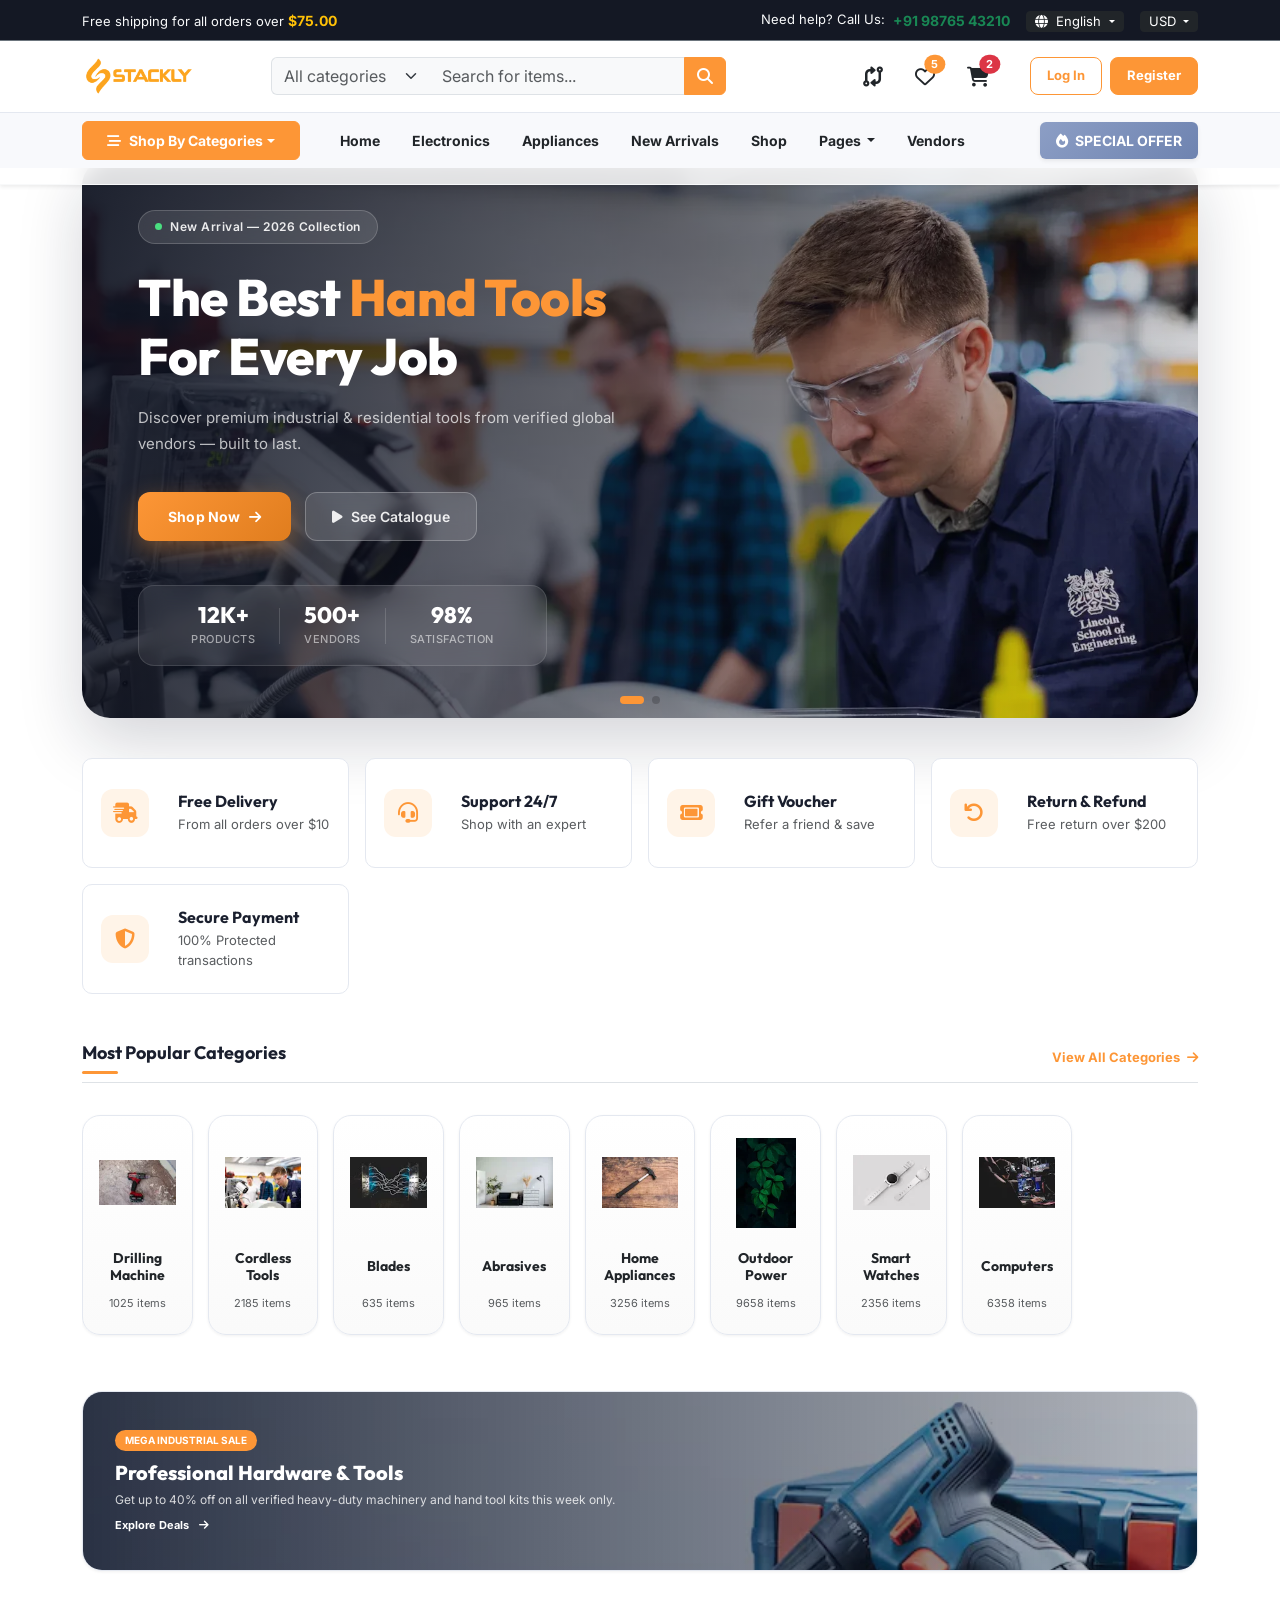
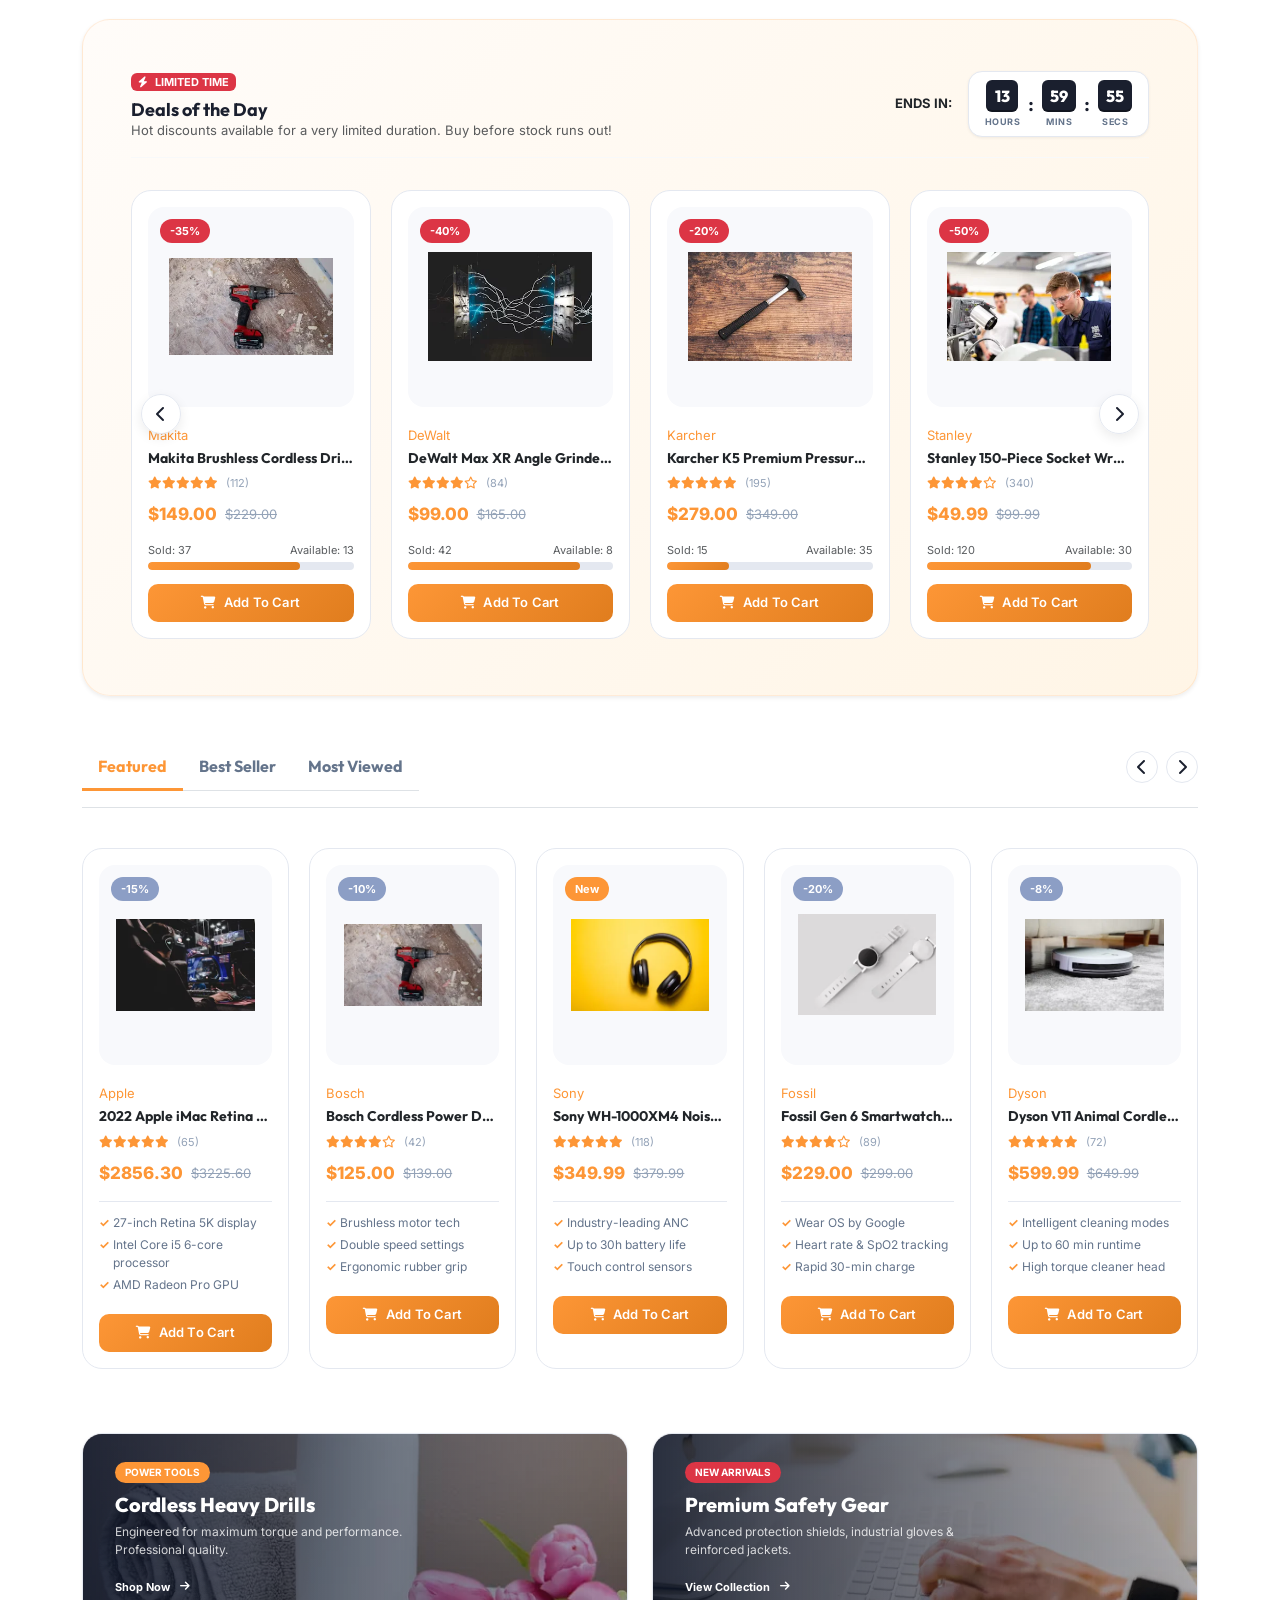
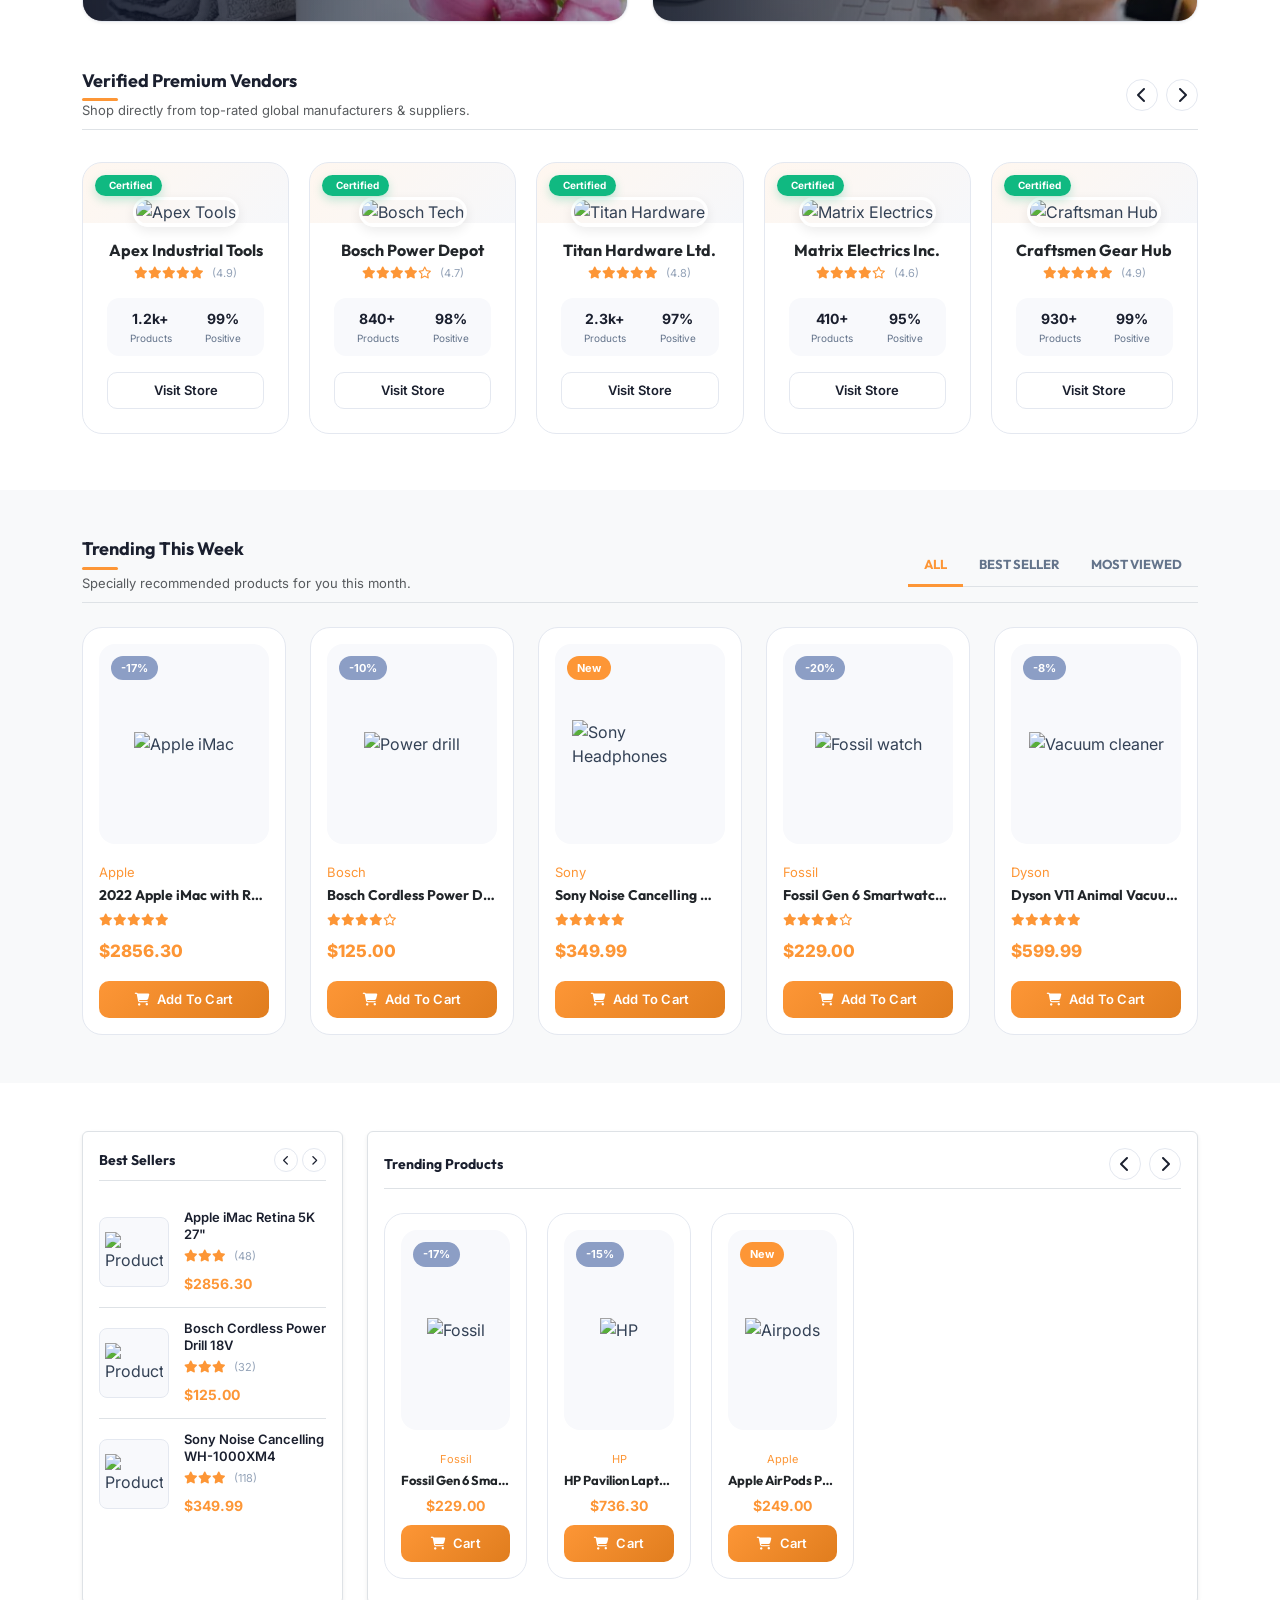
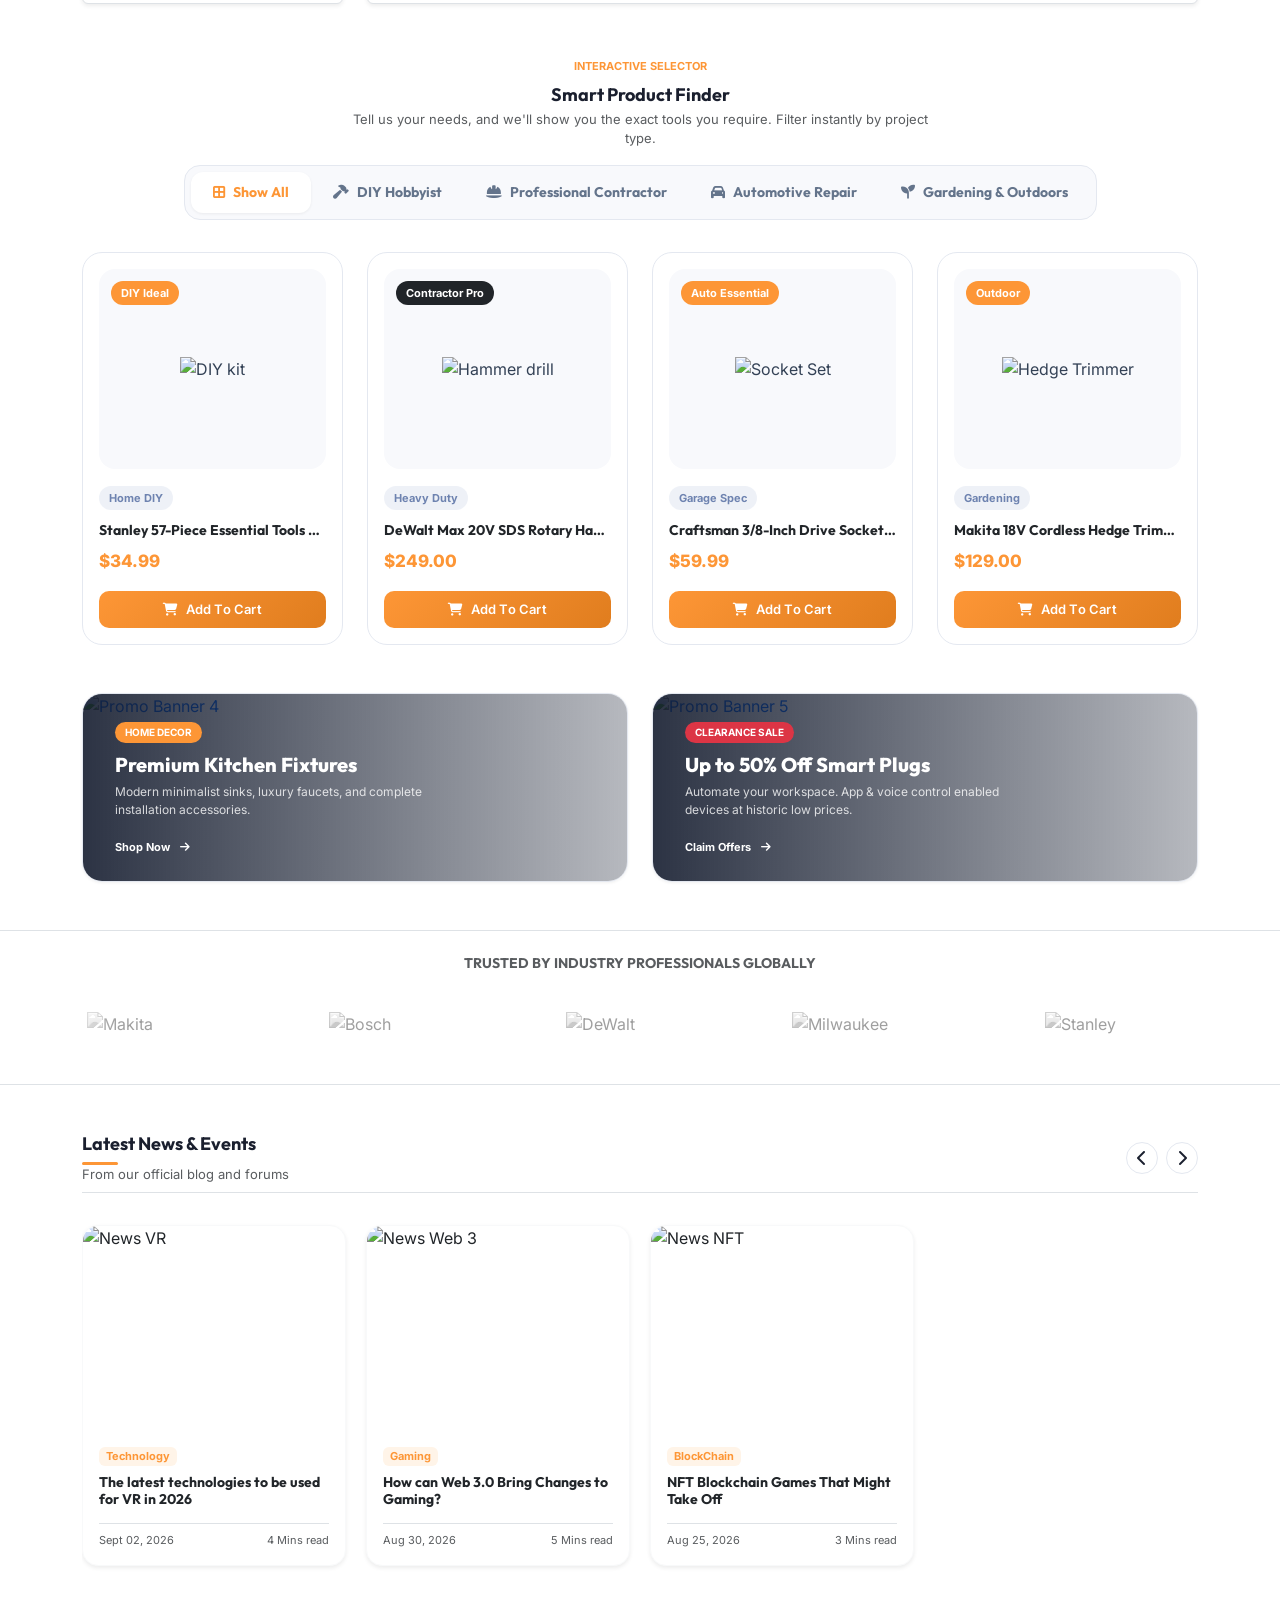
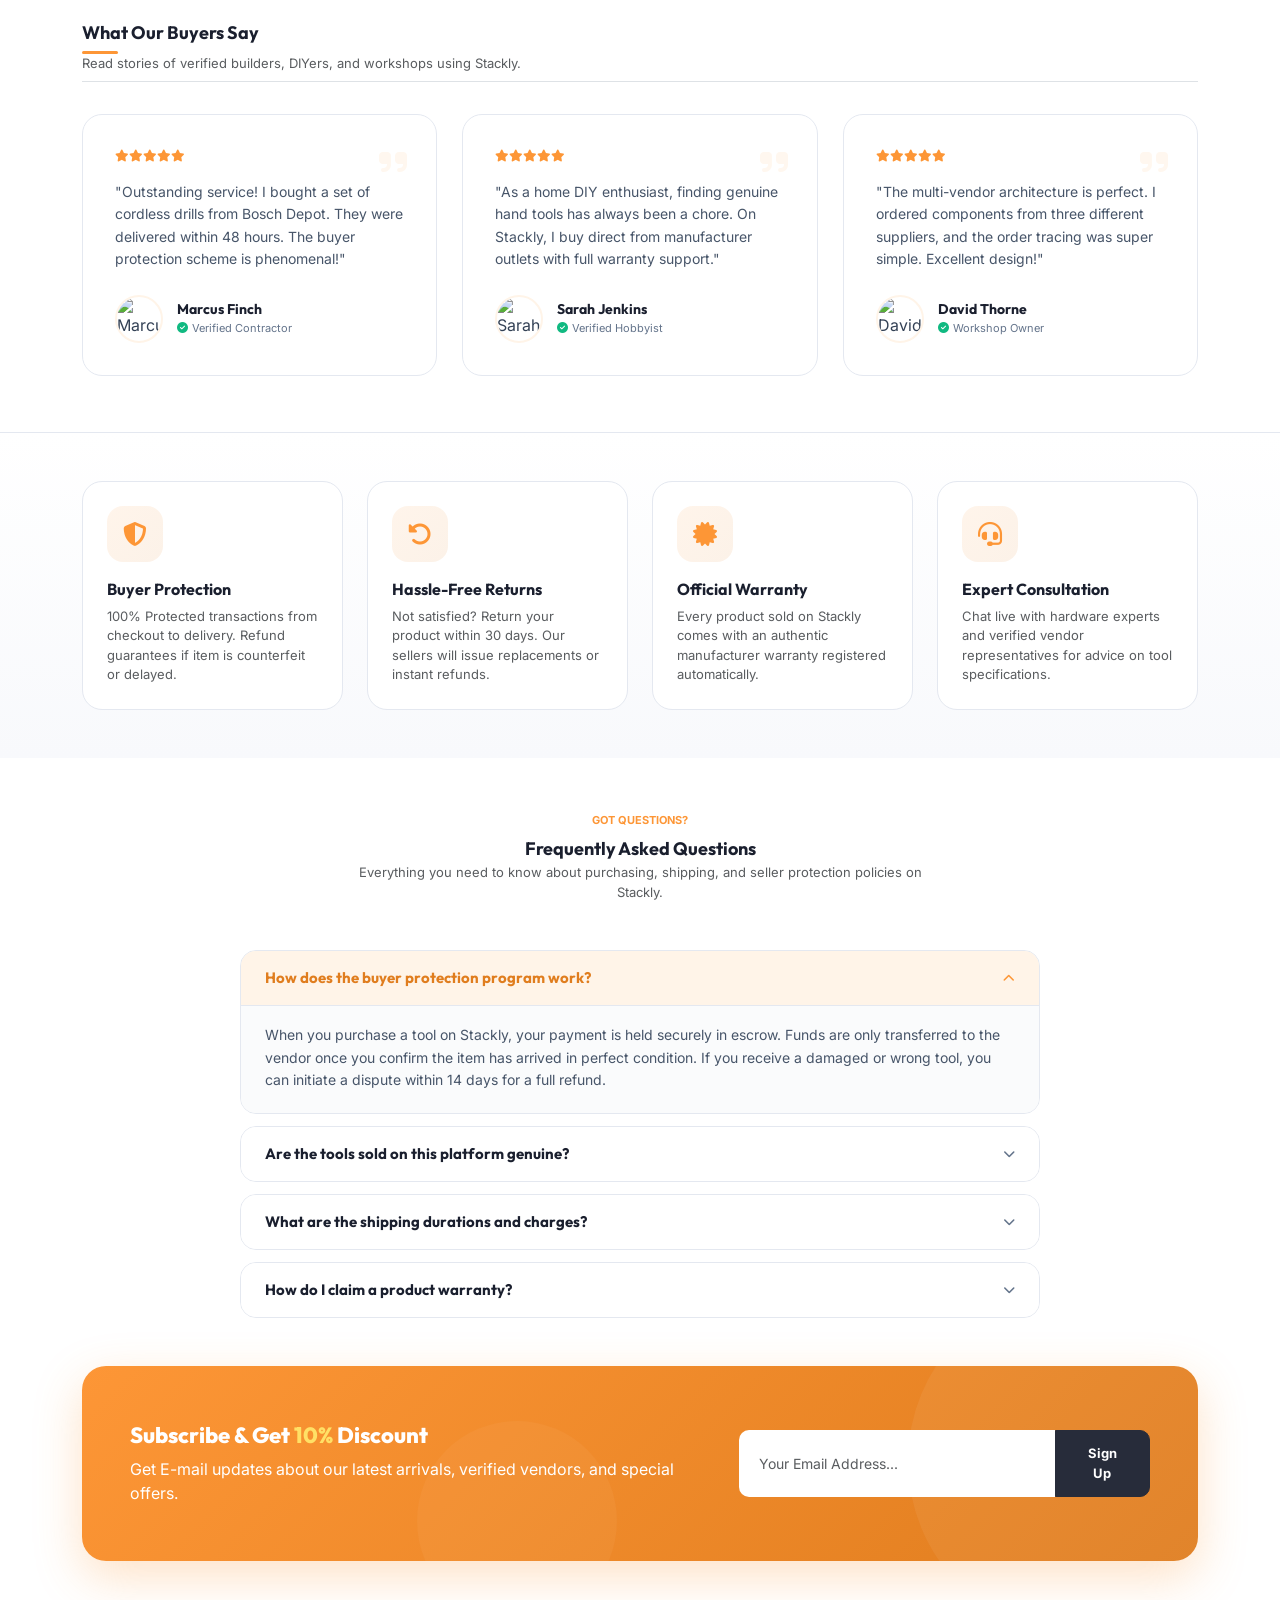
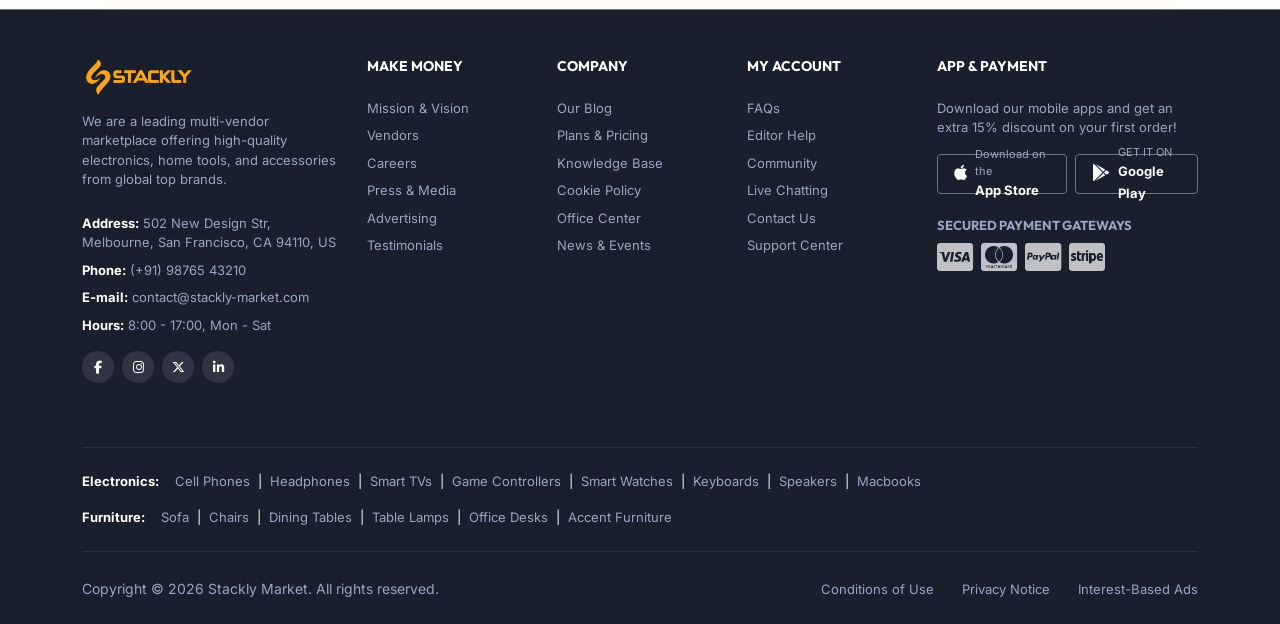
==== commit 4f119875: "refactor: home page fixed" ====
--- a/index.html
+++ b/index.html
@@ -25,394 +25,6 @@
 
     <!-- Custom CSS -->
     <link href="assets/css/styles.css" rel="stylesheet" />
-
-    <style>
-      #stackly-preloader {
-        position: fixed;
-        inset: 0;
-        z-index: 99999;
-        display: flex;
-        align-items: center;
-        justify-content: center;
-        overflow: hidden;
-        background: #080e1a;
-        transition:
-          opacity 0.65s cubic-bezier(0.4, 0, 0.2, 1),
-          visibility 0.65s;
-      }
-      #stackly-preloader.hide {
-        opacity: 0;
-        visibility: hidden;
-        pointer-events: none;
-      }
-
-      .pre-blob {
-        position: absolute;
-        border-radius: 50%;
-        filter: blur(90px);
-        pointer-events: none;
-        opacity: 0;
-        animation: preBlobIn 1s ease forwards;
-      }
-      .pre-blob-1 {
-        width: 520px;
-        height: 520px;
-        background: radial-gradient(
-          circle,
-          rgba(253, 150, 54, 0.22) 0%,
-          transparent 70%
-        );
-        top: -160px;
-        left: -160px;
-        animation-delay: 0.1s;
-      }
-      .pre-blob-2 {
-        width: 420px;
-        height: 420px;
-        background: radial-gradient(
-          circle,
-          rgba(99, 102, 241, 0.18) 0%,
-          transparent 70%
-        );
-        bottom: -120px;
-        right: -100px;
-        animation-delay: 0.25s;
-      }
-      .pre-blob-3 {
-        width: 300px;
-        height: 300px;
-        background: radial-gradient(
-          circle,
-          rgba(253, 150, 54, 0.1) 0%,
-          transparent 70%
-        );
-        bottom: 10%;
-        left: 20%;
-        animation-delay: 0.4s;
-      }
-      @keyframes preBlobIn {
-        to {
-          opacity: 1;
-        }
-      }
-
-      .pre-grid {
-        position: absolute;
-        inset: 0;
-        background-image: radial-gradient(
-          rgba(255, 255, 255, 0.04) 1px,
-          transparent 1px
-        );
-        background-size: 28px 28px;
-        mask-image: radial-gradient(
-          ellipse 65% 65% at 50% 50%,
-          black 30%,
-          transparent 100%
-        );
-        -webkit-mask-image: radial-gradient(
-          ellipse 65% 65% at 50% 50%,
-          black 30%,
-          transparent 100%
-        );
-        pointer-events: none;
-      }
-
-      .pre-card {
-        position: relative;
-        z-index: 2;
-        display: flex;
-        flex-direction: column;
-        align-items: center;
-        background: rgba(255, 255, 255, 0.03);
-        border: 1px solid rgba(255, 255, 255, 0.07);
-        border-radius: 28px;
-        padding: 48px 56px 40px;
-        backdrop-filter: blur(24px);
-        -webkit-backdrop-filter: blur(24px);
-        box-shadow:
-          0 32px 80px rgba(0, 0, 0, 0.55),
-          inset 0 0 0 1px rgba(253, 150, 54, 0.07);
-        animation: preCardIn 0.7s cubic-bezier(0.34, 1.56, 0.64, 1) both;
-      }
-      .pre-card::before {
-        content: "";
-        position: absolute;
-        top: 0;
-        left: 50%;
-        transform: translateX(-50%);
-        width: 55%;
-        height: 1px;
-        background: linear-gradient(
-          90deg,
-          transparent,
-          rgba(253, 150, 54, 0.75),
-          transparent
-        );
-        border-radius: 99px;
-      }
-      @keyframes preCardIn {
-        from {
-          opacity: 0;
-          transform: scale(0.88) translateY(28px);
-        }
-        to {
-          opacity: 1;
-          transform: scale(1) translateY(0);
-        }
-      }
-
-      .pre-logo {
-        margin-bottom: 28px;
-        animation: preFadeDown 0.5s 0.3s ease both;
-      }
-      .pre-logo img {
-        width: 148px;
-        display: block;
-        filter: drop-shadow(0 4px 20px rgba(253, 150, 54, 0.3));
-      }
-
-      .pre-orbit-wrap {
-        position: relative;
-        width: 88px;
-        height: 88px;
-        margin-bottom: 28px;
-        animation: preFadeUp 0.5s 0.4s ease both;
-      }
-      .pre-orbit-wrap::before {
-        content: "";
-        position: absolute;
-        inset: -8px;
-        border-radius: 50%;
-        border: 1px dashed rgba(253, 150, 54, 0.18);
-        animation: preOrbitSpin 10s linear infinite;
-      }
-      .pre-orbit-wrap::after {
-        content: "";
-        position: absolute;
-        top: -12px;
-        left: 50%;
-        transform: translateX(-50%);
-        width: 7px;
-        height: 7px;
-        border-radius: 50%;
-        background: #fd9636;
-        box-shadow: 0 0 10px 3px rgba(253, 150, 54, 0.55);
-        animation: preOrbitSpin 2.6s linear infinite;
-        transform-origin: 50% calc(50% + 52px);
-      }
-      @keyframes preOrbitSpin {
-        to {
-          transform: rotate(360deg);
-        }
-      }
-
-      .pre-orbit-svg {
-        position: absolute;
-        inset: 0;
-        transform: rotate(-90deg);
-      }
-      .pre-arc-track {
-        fill: none;
-        stroke: rgba(255, 255, 255, 0.06);
-        stroke-width: 3;
-      }
-      .pre-arc-fill {
-        fill: none;
-        stroke: url(#preGrad);
-        stroke-width: 3;
-        stroke-linecap: round;
-        stroke-dasharray: 251;
-        stroke-dashoffset: 251;
-        animation: preArcFill 1.7s 0.5s cubic-bezier(0.4, 0, 0.2, 1) forwards;
-        filter: drop-shadow(0 0 5px rgba(253, 150, 54, 0.8));
-      }
-      @keyframes preArcFill {
-        to {
-          stroke-dashoffset: 0;
-        }
-      }
-
-      .pre-core {
-        position: absolute;
-        inset: 10px;
-        border-radius: 50%;
-        background: radial-gradient(
-          circle at 40% 35%,
-          rgba(253, 150, 54, 0.16),
-          rgba(253, 150, 54, 0.03)
-        );
-        border: 1px solid rgba(253, 150, 54, 0.14);
-        display: flex;
-        align-items: center;
-        justify-content: center;
-        animation: prePulse 2.2s ease-in-out infinite;
-      }
-      .pre-core i {
-        font-size: 22px;
-        color: #fd9636;
-        filter: drop-shadow(0 0 8px rgba(253, 150, 54, 0.9));
-      }
-      @keyframes prePulse {
-        0%,
-        100% {
-          box-shadow: 0 0 0 0 rgba(253, 150, 54, 0.22);
-        }
-        50% {
-          box-shadow: 0 0 0 12px rgba(253, 150, 54, 0);
-        }
-      }
-
-      .pre-brand {
-        font-family: "Outfit", sans-serif;
-        font-size: 30px;
-        font-weight: 800;
-        color: #fff;
-        letter-spacing: -0.5px;
-        margin-bottom: 6px;
-        animation: preFadeUp 0.5s 0.5s ease both;
-      }
-      .pre-brand em {
-        font-style: normal;
-        color: #fd9636;
-      }
-
-      .pre-tagline {
-        font-family: "Inter", sans-serif;
-        font-size: 10.5px;
-        font-weight: 600;
-        color: rgba(255, 255, 255, 0.32);
-        letter-spacing: 3.5px;
-        text-transform: uppercase;
-        margin-bottom: 32px;
-        animation: preFadeUp 0.5s 0.6s ease both;
-      }
-
-      .pre-progress-wrap {
-        width: 220px;
-        animation: preFadeUp 0.5s 0.65s ease both;
-      }
-      .pre-progress-labels {
-        display: flex;
-        justify-content: space-between;
-        margin-bottom: 8px;
-      }
-      .pre-progress-labels span {
-        font-family: "Inter", sans-serif;
-        font-size: 10px;
-        color: rgba(255, 255, 255, 0.28);
-        letter-spacing: 1px;
-        text-transform: uppercase;
-      }
-      .pre-pct {
-        color: #fd9636 !important;
-        font-weight: 700 !important;
-        font-size: 11px !important;
-      }
-      .pre-bar-track {
-        height: 4px;
-        background: rgba(255, 255, 255, 0.07);
-        border-radius: 99px;
-        overflow: hidden;
-        position: relative;
-      }
-      .pre-bar-fill {
-        height: 100%;
-        width: 0;
-        background: linear-gradient(
-          90deg,
-          #e07d1e 0%,
-          #fd9636 50%,
-          #ffb347 100%
-        );
-        border-radius: 99px;
-        animation: preBarFill 1.7s 0.5s cubic-bezier(0.4, 0, 0.2, 1) forwards;
-        box-shadow: 0 0 10px rgba(253, 150, 54, 0.55);
-        position: relative;
-      }
-      .pre-bar-fill::after {
-        content: "";
-        position: absolute;
-        top: 0;
-        left: -60px;
-        width: 60px;
-        height: 100%;
-        background: linear-gradient(
-          90deg,
-          transparent,
-          rgba(255, 255, 255, 0.4),
-          transparent
-        );
-        animation: preShimmer 1.7s 0.5s ease forwards;
-      }
-      @keyframes preBarFill {
-        to {
-          width: 100%;
-        }
-      }
-      @keyframes preShimmer {
-        to {
-          left: 260px;
-        }
-      }
-
-      .pre-dots {
-        display: flex;
-        gap: 7px;
-        margin-top: 22px;
-        animation: preFadeUp 0.5s 0.75s ease both;
-      }
-      .pre-dot {
-        width: 5px;
-        height: 5px;
-        border-radius: 50%;
-        background: rgba(255, 255, 255, 0.12);
-      }
-      .pre-dot.active {
-        background: #fd9636;
-        box-shadow: 0 0 8px rgba(253, 150, 54, 0.65);
-      }
-      .pre-dot:nth-child(1).active {
-        animation: preDotPulse 1.2s 0s ease-in-out infinite;
-      }
-      .pre-dot:nth-child(2).active {
-        animation: preDotPulse 1.2s 0.2s ease-in-out infinite;
-      }
-      .pre-dot:nth-child(3).active {
-        animation: preDotPulse 1.2s 0.4s ease-in-out infinite;
-      }
-      @keyframes preDotPulse {
-        0%,
-        100% {
-          transform: scale(1);
-          opacity: 1;
-        }
-        50% {
-          transform: scale(1.6);
-          opacity: 0.5;
-        }
-      }
-
-      @keyframes preFadeDown {
-        from {
-          opacity: 0;
-          transform: translateY(-14px);
-        }
-        to {
-          opacity: 1;
-          transform: translateY(0);
-        }
-      }
-      @keyframes preFadeUp {
-        from {
-          opacity: 0;
-          transform: translateY(10px);
-        }
-        to {
-          opacity: 1;
-          transform: translateY(0);
-        }
-      }
-    </style>
   </head>
   <body>
     <!-- Preloader -->
@@ -474,7 +86,7 @@
                 <div
                   class="swiper-slide banner-slide-item"
                   style="
-                    background: url(&quot;https://images.unsplash.com/photo-1581092160607-ee22621dd758?auto=format&fit=crop&w=1600&q=80&quot;)
+                    background: url(&quot;./assets/images/home/home-hero-banner-image-1.webp&quot;)
                       no-repeat center center;
                   "
                 >
@@ -522,7 +134,7 @@
                 <div
                   class="swiper-slide banner-slide-item"
                   style="
-                    background: url(&quot;https://images.unsplash.com/photo-1504148455328-c376907d081c?auto=format&fit=crop&w=1600&q=80&quot;)
+                    background: url(&quot;./assets/images/home/home-hero-banner-image-2.webp&quot;)
                       no-repeat center center;
                   "
                 >
@@ -665,7 +277,7 @@
                 <div class="box-category-card">
                   <div class="image">
                     <img
-                      src="https://images.unsplash.com/photo-1504148455328-c376907d081c?auto=format&fit=crop&w=120&q=80"
+                      src="./assets/images/home/home-most-popular-categories-1.webp"
                       alt="Drills"
                     />
                   </div>
@@ -678,7 +290,7 @@
                 <div class="box-category-card">
                   <div class="image">
                     <img
-                      src="https://images.unsplash.com/photo-1581092160607-ee22621dd758?auto=format&fit=crop&w=120&q=80"
+                      src="./assets/images/home/home-most-popular-categories-2.webp"
                       alt="Cordless"
                     />
                   </div>
@@ -691,7 +303,7 @@
                 <div class="box-category-card">
                   <div class="image">
                     <img
-                      src="https://images.unsplash.com/photo-1534224039826-c7a0eda0e6b3?auto=format&fit=crop&w=120&q=80"
+                      src="./assets/images/home/home-most-popular-categories-3.webp"
                       alt="Blades"
                     />
                   </div>
@@ -704,7 +316,7 @@
                 <div class="box-category-card">
                   <div class="image">
                     <img
-                      src="https://images.unsplash.com/photo-1513694203232-719a280e022f?auto=format&fit=crop&w=120&q=80"
+                      src="./assets/images/home/home-most-popular-categories-4.webp"
                       alt="Abrasives"
                     />
                   </div>
@@ -717,7 +329,7 @@
                 <div class="box-category-card">
                   <div class="image">
                     <img
-                      src="https://images.unsplash.com/photo-1586864387967-d02ef85d93e8?auto=format&fit=crop&w=120&q=80"
+                      src="./assets/images/home/home-most-popular-categories-5.webp"
                       alt="Appliances"
                     />
                   </div>
@@ -730,7 +342,7 @@
                 <div class="box-category-card">
                   <div class="image">
                     <img
-                      src="https://images.unsplash.com/photo-1473081556163-2a17de81fc97?auto=format&fit=crop&w=120&q=80"
+                      src="./assets/images/home/home-most-popular-categories-6.webp"
                       alt="Outdoor"
                     />
                   </div>
@@ -743,7 +355,7 @@
                 <div class="box-category-card">
                   <div class="image">
                     <img
-                      src="https://images.unsplash.com/photo-1523275335684-37898b6baf30?auto=format&fit=crop&w=120&q=80"
+                      src="./assets/images/home/home-most-popular-categories-7.webp"
                       alt="Watches"
                     />
                   </div>
@@ -756,7 +368,7 @@
                 <div class="box-category-card">
                   <div class="image">
                     <img
-                      src="https://images.unsplash.com/photo-1542751371-adc38448a05e?auto=format&fit=crop&w=120&q=80"
+                      src="./assets/images/home/home-most-popular-categories-8.webp"
                       alt="Computers"
                     />
                   </div>
@@ -774,7 +386,7 @@
         <div class="container">
           <a href="#" class="promo-banner-card">
             <img
-              src="https://images.unsplash.com/photo-1572981779307-38b8cabb2407?auto=format&fit=crop&w=1200&h=180&q=80"
+              src="./assets/images/home/home-ad-banner-1.webp"
               alt="Ad Banner"
             />
             <div class="promo-banner-content">
@@ -853,7 +465,7 @@
                     <div class="image-box">
                       <span class="label bg-danger">-35%</span>
                       <img
-                        src="https://images.unsplash.com/photo-1504148455328-c376907d081c?auto=format&fit=crop&w=300&q=80"
+                        src="./assets/images/home/home-daily-deal-product1.webp"
                         alt="Tool Set"
                       />
                     </div>
@@ -920,7 +532,7 @@
                     <div class="image-box">
                       <span class="label bg-danger">-40%</span>
                       <img
-                        src="https://images.unsplash.com/photo-1534224039826-c7a0eda0e6b3?auto=format&fit=crop&w=300&q=80"
+                        src="./assets/images/home/home-daily-deal-product2.webp"
                         alt="Angle Grinder"
                       />
                     </div>
@@ -987,7 +599,7 @@
                     <div class="image-box">
                       <span class="label bg-danger">-20%</span>
                       <img
-                        src="https://images.unsplash.com/photo-1586864387967-d02ef85d93e8?auto=format&fit=crop&w=300&q=80"
+                        src="./assets/images/home/home-daily-deal-product3.webp"
                         alt="Pressure Washer"
                       />
                     </div>
@@ -1054,7 +666,7 @@
                     <div class="image-box">
                       <span class="label bg-danger">-50%</span>
                       <img
-                        src="https://images.unsplash.com/photo-1581092160607-ee22621dd758?auto=format&fit=crop&w=300&q=80"
+                        src="./assets/images/home/home-daily-deal-product4.webp"
                         alt="Socket Wrench"
                       />
                     </div>
@@ -1230,7 +842,7 @@
                       <div class="image-box">
                         <span class="label label-sale">-15%</span>
                         <img
-                          src="https://images.unsplash.com/photo-1542751371-adc38448a05e?auto=format&fit=crop&w=300&q=80"
+                          src="./assets/images/home/home-feature-product-1.webp"
                           alt="iMac"
                         />
                       </div>
@@ -1290,7 +902,7 @@
                       <div class="image-box">
                         <span class="label label-sale">-10%</span>
                         <img
-                          src="https://images.unsplash.com/photo-1504148455328-c376907d081c?auto=format&fit=crop&w=300&q=80"
+                          src="./assets/images/home/home-feature-product-2.webp"
                           alt="Drill"
                         />
                       </div>
@@ -1350,7 +962,7 @@
                       <div class="image-box">
                         <span class="label label-new">New</span>
                         <img
-                          src="https://images.unsplash.com/photo-1505740420928-5e560c06d30e?auto=format&fit=crop&w=300&q=80"
+                          src="./assets/images/home/home-feature-product-3.webp"
                           alt="Headphones"
                         />
                       </div>
@@ -1410,7 +1022,7 @@
                       <div class="image-box">
                         <span class="label label-sale">-20%</span>
                         <img
-                          src="https://images.unsplash.com/photo-1523275335684-37898b6baf30?auto=format&fit=crop&w=300&q=80"
+                          src="./assets/images/home/home-feature-product-4.webp"
                           alt="Watch"
                         />
                       </div>
@@ -1470,7 +1082,7 @@
                       <div class="image-box">
                         <span class="label label-sale">-8%</span>
                         <img
-                          src="https://images.unsplash.com/photo-1558317374-067fb5f30001?auto=format&fit=crop&w=300&q=80"
+                          src="./assets/images/home/home-feature-product-5.webp"
                           alt="Vacuum"
                         />
                       </div>
@@ -1543,7 +1155,7 @@
                       <div class="image-box">
                         <span class="label label-sale">-17%</span>
                         <img
-                          src="https://images.unsplash.com/photo-1593305841991-05c297ba4575?auto=format&fit=crop&w=300&q=80"
+                          src="./assets/images/home/home-feature-product-6.webp"
                           alt="TV"
                         />
                       </div>
@@ -1617,7 +1229,7 @@
                       <div class="image-box">
                         <span class="label label-new">Hot</span>
                         <img
-                          src="https://images.unsplash.com/photo-1588872657578-7efd1f1555ed?auto=format&fit=crop&w=300&q=80"
+                          src="./assets/images/home/home-feature-product-7.webp"
                           alt="HP Laptop"
                         />
                       </div>
@@ -1674,7 +1286,7 @@
             <div class="col-md-6">
               <a href="#" class="promo-banner-card">
                 <img
-                  src="https://images.unsplash.com/photo-1540555700478-4be289fbecef?auto=format&fit=crop&w=600&h=180&q=80"
+                  src="./assets/images/home/home-ad-banner-2.webp"
                   alt="Promo Banner"
                 />
                 <div class="promo-banner-content">
@@ -1693,7 +1305,7 @@
             <div class="col-md-6">
               <a href="#" class="promo-banner-card">
                 <img
-                  src="https://images.unsplash.com/photo-1555421689-491a97ff2040?auto=format&fit=crop&w=600&h=180&q=80"
+                  src="./assets/images/home/home-ad-banner-3.webp"
                   alt="Promo Banner 2"
                 />
                 <div class="promo-banner-content">
--- a/assets/css/styles.css
+++ b/assets/css/styles.css
@@ -136,6 +136,388 @@
   color: var(--primary-color) !important;
 }
 
+/* Pre Loader */
+#stackly-preloader {
+  position: fixed;
+  inset: 0;
+  z-index: 99999;
+  display: flex;
+  align-items: center;
+  justify-content: center;
+  overflow: hidden;
+  background: #080e1a;
+  transition:
+    opacity 0.65s cubic-bezier(0.4, 0, 0.2, 1),
+    visibility 0.65s;
+}
+#stackly-preloader.hide {
+  opacity: 0;
+  visibility: hidden;
+  pointer-events: none;
+}
+
+.pre-blob {
+  position: absolute;
+  border-radius: 50%;
+  filter: blur(90px);
+  pointer-events: none;
+  opacity: 0;
+  animation: preBlobIn 1s ease forwards;
+}
+.pre-blob-1 {
+  width: 520px;
+  height: 520px;
+  background: radial-gradient(
+    circle,
+    rgba(253, 150, 54, 0.22) 0%,
+    transparent 70%
+  );
+  top: -160px;
+  left: -160px;
+  animation-delay: 0.1s;
+}
+.pre-blob-2 {
+  width: 420px;
+  height: 420px;
+  background: radial-gradient(
+    circle,
+    rgba(99, 102, 241, 0.18) 0%,
+    transparent 70%
+  );
+  bottom: -120px;
+  right: -100px;
+  animation-delay: 0.25s;
+}
+.pre-blob-3 {
+  width: 300px;
+  height: 300px;
+  background: radial-gradient(
+    circle,
+    rgba(253, 150, 54, 0.1) 0%,
+    transparent 70%
+  );
+  bottom: 10%;
+  left: 20%;
+  animation-delay: 0.4s;
+}
+@keyframes preBlobIn {
+  to {
+    opacity: 1;
+  }
+}
+
+.pre-grid {
+  position: absolute;
+  inset: 0;
+  background-image: radial-gradient(
+    rgba(255, 255, 255, 0.04) 1px,
+    transparent 1px
+  );
+  background-size: 28px 28px;
+  mask-image: radial-gradient(
+    ellipse 65% 65% at 50% 50%,
+    black 30%,
+    transparent 100%
+  );
+  -webkit-mask-image: radial-gradient(
+    ellipse 65% 65% at 50% 50%,
+    black 30%,
+    transparent 100%
+  );
+  pointer-events: none;
+}
+
+.pre-card {
+  position: relative;
+  z-index: 2;
+  display: flex;
+  flex-direction: column;
+  align-items: center;
+  background: rgba(255, 255, 255, 0.03);
+  border: 1px solid rgba(255, 255, 255, 0.07);
+  border-radius: 28px;
+  padding: 48px 56px 40px;
+  backdrop-filter: blur(24px);
+  -webkit-backdrop-filter: blur(24px);
+  box-shadow:
+    0 32px 80px rgba(0, 0, 0, 0.55),
+    inset 0 0 0 1px rgba(253, 150, 54, 0.07);
+  animation: preCardIn 0.7s cubic-bezier(0.34, 1.56, 0.64, 1) both;
+}
+.pre-card::before {
+  content: "";
+  position: absolute;
+  top: 0;
+  left: 50%;
+  transform: translateX(-50%);
+  width: 55%;
+  height: 1px;
+  background: linear-gradient(
+    90deg,
+    transparent,
+    rgba(253, 150, 54, 0.75),
+    transparent
+  );
+  border-radius: 99px;
+}
+@keyframes preCardIn {
+  from {
+    opacity: 0;
+    transform: scale(0.88) translateY(28px);
+  }
+  to {
+    opacity: 1;
+    transform: scale(1) translateY(0);
+  }
+}
+
+.pre-logo {
+  margin-bottom: 28px;
+  animation: preFadeDown 0.5s 0.3s ease both;
+}
+.pre-logo img {
+  width: 148px;
+  display: block;
+  filter: drop-shadow(0 4px 20px rgba(253, 150, 54, 0.3));
+}
+
+.pre-orbit-wrap {
+  position: relative;
+  width: 88px;
+  height: 88px;
+  margin-bottom: 28px;
+  animation: preFadeUp 0.5s 0.4s ease both;
+}
+.pre-orbit-wrap::before {
+  content: "";
+  position: absolute;
+  inset: -8px;
+  border-radius: 50%;
+  border: 1px dashed rgba(253, 150, 54, 0.18);
+  animation: preOrbitSpin 10s linear infinite;
+}
+.pre-orbit-wrap::after {
+  content: "";
+  position: absolute;
+  top: -12px;
+  left: 50%;
+  transform: translateX(-50%);
+  width: 7px;
+  height: 7px;
+  border-radius: 50%;
+  background: #fd9636;
+  box-shadow: 0 0 10px 3px rgba(253, 150, 54, 0.55);
+  animation: preOrbitSpin 2.6s linear infinite;
+  transform-origin: 50% calc(50% + 52px);
+}
+@keyframes preOrbitSpin {
+  to {
+    transform: rotate(360deg);
+  }
+}
+
+.pre-orbit-svg {
+  position: absolute;
+  inset: 0;
+  transform: rotate(-90deg);
+}
+.pre-arc-track {
+  fill: none;
+  stroke: rgba(255, 255, 255, 0.06);
+  stroke-width: 3;
+}
+.pre-arc-fill {
+  fill: none;
+  stroke: url(#preGrad);
+  stroke-width: 3;
+  stroke-linecap: round;
+  stroke-dasharray: 251;
+  stroke-dashoffset: 251;
+  animation: preArcFill 1.7s 0.5s cubic-bezier(0.4, 0, 0.2, 1) forwards;
+  filter: drop-shadow(0 0 5px rgba(253, 150, 54, 0.8));
+}
+@keyframes preArcFill {
+  to {
+    stroke-dashoffset: 0;
+  }
+}
+
+.pre-core {
+  position: absolute;
+  inset: 10px;
+  border-radius: 50%;
+  background: radial-gradient(
+    circle at 40% 35%,
+    rgba(253, 150, 54, 0.16),
+    rgba(253, 150, 54, 0.03)
+  );
+  border: 1px solid rgba(253, 150, 54, 0.14);
+  display: flex;
+  align-items: center;
+  justify-content: center;
+  animation: prePulse 2.2s ease-in-out infinite;
+}
+.pre-core i {
+  font-size: 22px;
+  color: #fd9636;
+  filter: drop-shadow(0 0 8px rgba(253, 150, 54, 0.9));
+}
+@keyframes prePulse {
+  0%,
+  100% {
+    box-shadow: 0 0 0 0 rgba(253, 150, 54, 0.22);
+  }
+  50% {
+    box-shadow: 0 0 0 12px rgba(253, 150, 54, 0);
+  }
+}
+
+.pre-brand {
+  font-family: "Outfit", sans-serif;
+  font-size: 30px;
+  font-weight: 800;
+  color: #fff;
+  letter-spacing: -0.5px;
+  margin-bottom: 6px;
+  animation: preFadeUp 0.5s 0.5s ease both;
+}
+.pre-brand em {
+  font-style: normal;
+  color: #fd9636;
+}
+
+.pre-tagline {
+  font-family: "Inter", sans-serif;
+  font-size: 10.5px;
+  font-weight: 600;
+  color: rgba(255, 255, 255, 0.32);
+  letter-spacing: 3.5px;
+  text-transform: uppercase;
+  margin-bottom: 32px;
+  animation: preFadeUp 0.5s 0.6s ease both;
+}
+
+.pre-progress-wrap {
+  width: 220px;
+  animation: preFadeUp 0.5s 0.65s ease both;
+}
+.pre-progress-labels {
+  display: flex;
+  justify-content: space-between;
+  margin-bottom: 8px;
+}
+.pre-progress-labels span {
+  font-family: "Inter", sans-serif;
+  font-size: 10px;
+  color: rgba(255, 255, 255, 0.28);
+  letter-spacing: 1px;
+  text-transform: uppercase;
+}
+.pre-pct {
+  color: #fd9636 !important;
+  font-weight: 700 !important;
+  font-size: 11px !important;
+}
+.pre-bar-track {
+  height: 4px;
+  background: rgba(255, 255, 255, 0.07);
+  border-radius: 99px;
+  overflow: hidden;
+  position: relative;
+}
+.pre-bar-fill {
+  height: 100%;
+  width: 0;
+  background: linear-gradient(90deg, #e07d1e 0%, #fd9636 50%, #ffb347 100%);
+  border-radius: 99px;
+  animation: preBarFill 1.7s 0.5s cubic-bezier(0.4, 0, 0.2, 1) forwards;
+  box-shadow: 0 0 10px rgba(253, 150, 54, 0.55);
+  position: relative;
+}
+.pre-bar-fill::after {
+  content: "";
+  position: absolute;
+  top: 0;
+  left: -60px;
+  width: 60px;
+  height: 100%;
+  background: linear-gradient(
+    90deg,
+    transparent,
+    rgba(255, 255, 255, 0.4),
+    transparent
+  );
+  animation: preShimmer 1.7s 0.5s ease forwards;
+}
+@keyframes preBarFill {
+  to {
+    width: 100%;
+  }
+}
+@keyframes preShimmer {
+  to {
+    left: 260px;
+  }
+}
+
+.pre-dots {
+  display: flex;
+  gap: 7px;
+  margin-top: 22px;
+  animation: preFadeUp 0.5s 0.75s ease both;
+}
+.pre-dot {
+  width: 5px;
+  height: 5px;
+  border-radius: 50%;
+  background: rgba(255, 255, 255, 0.12);
+}
+.pre-dot.active {
+  background: #fd9636;
+  box-shadow: 0 0 8px rgba(253, 150, 54, 0.65);
+}
+.pre-dot:nth-child(1).active {
+  animation: preDotPulse 1.2s 0s ease-in-out infinite;
+}
+.pre-dot:nth-child(2).active {
+  animation: preDotPulse 1.2s 0.2s ease-in-out infinite;
+}
+.pre-dot:nth-child(3).active {
+  animation: preDotPulse 1.2s 0.4s ease-in-out infinite;
+}
+@keyframes preDotPulse {
+  0%,
+  100% {
+    transform: scale(1);
+    opacity: 1;
+  }
+  50% {
+    transform: scale(1.6);
+    opacity: 0.5;
+  }
+}
+
+@keyframes preFadeDown {
+  from {
+    opacity: 0;
+    transform: translateY(-14px);
+  }
+  to {
+    opacity: 1;
+    transform: translateY(0);
+  }
+}
+@keyframes preFadeUp {
+  from {
+    opacity: 0;
+    transform: translateY(10px);
+  }
+  to {
+    opacity: 1;
+    transform: translateY(0);
+  }
+}
+
 /* Header & Glassmorphism Navigation */
 .bg-blur {
   background: rgba(255, 255, 255, 0.85);
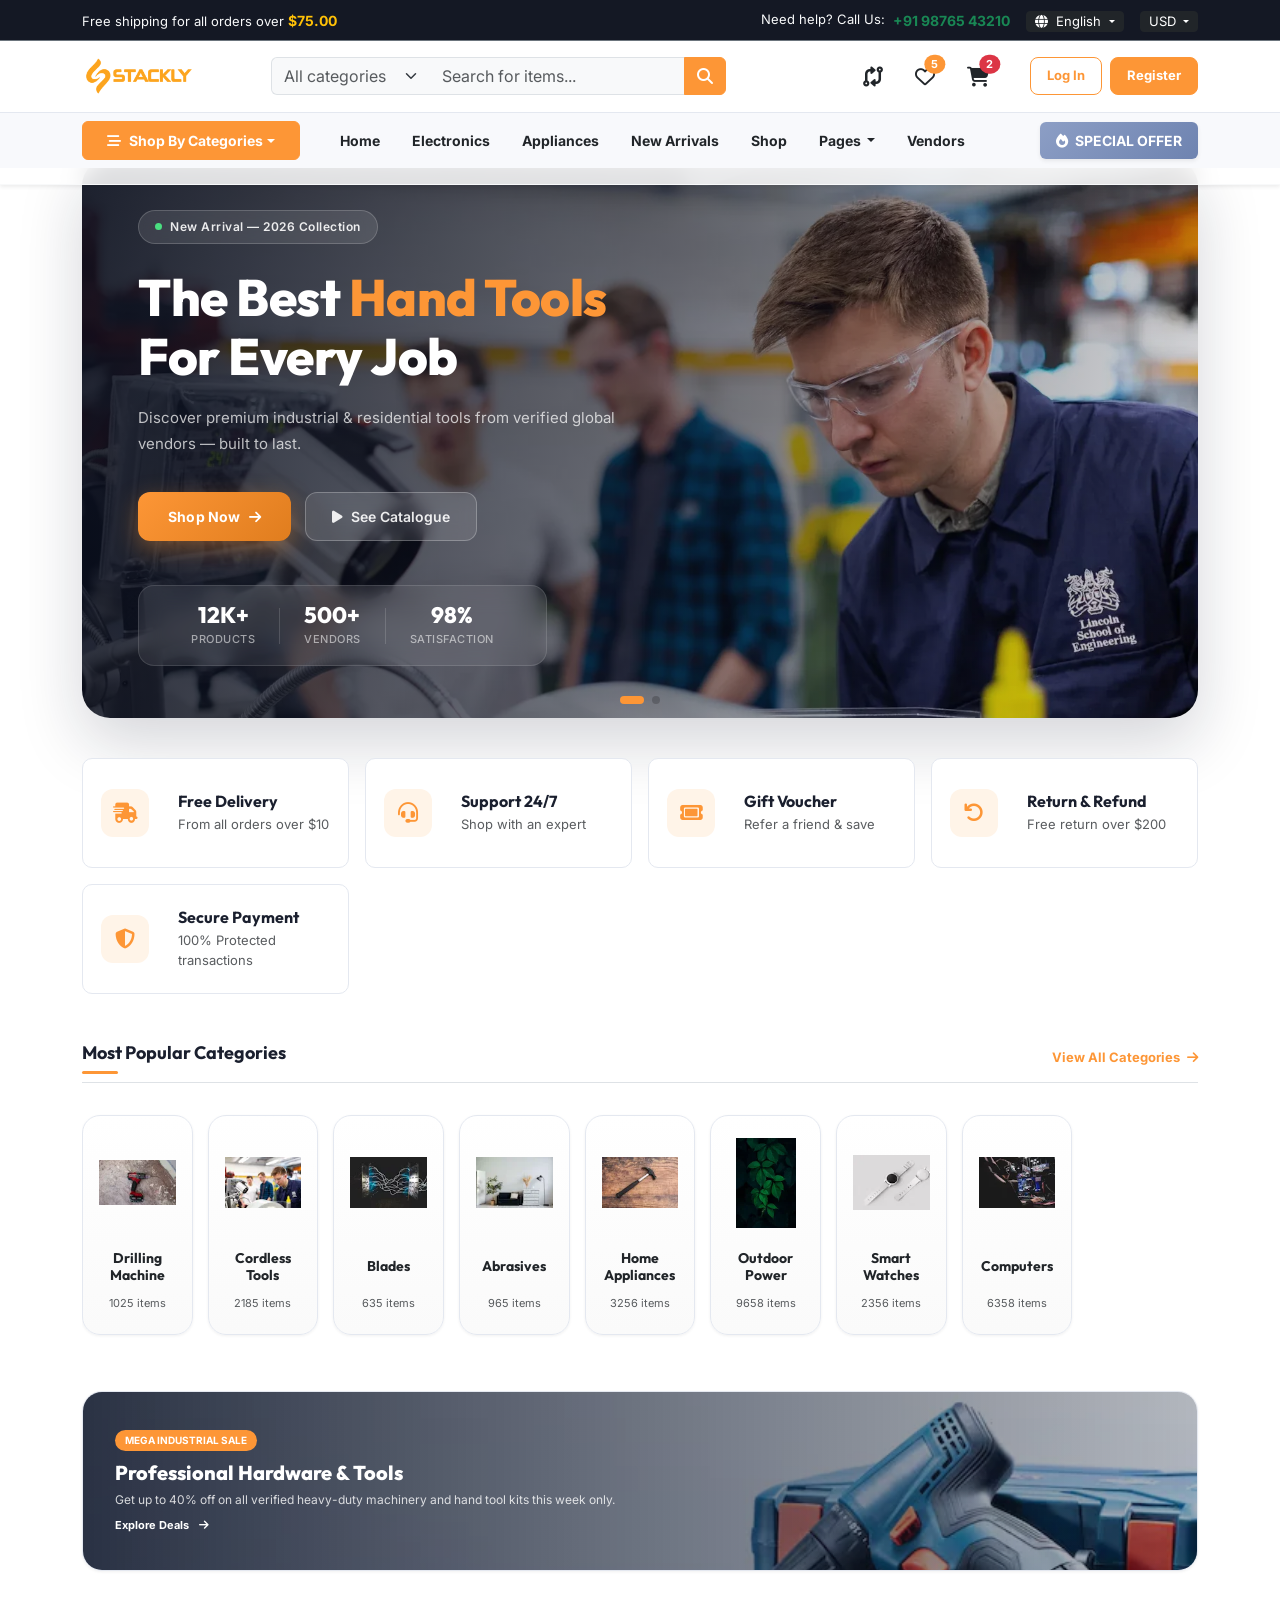
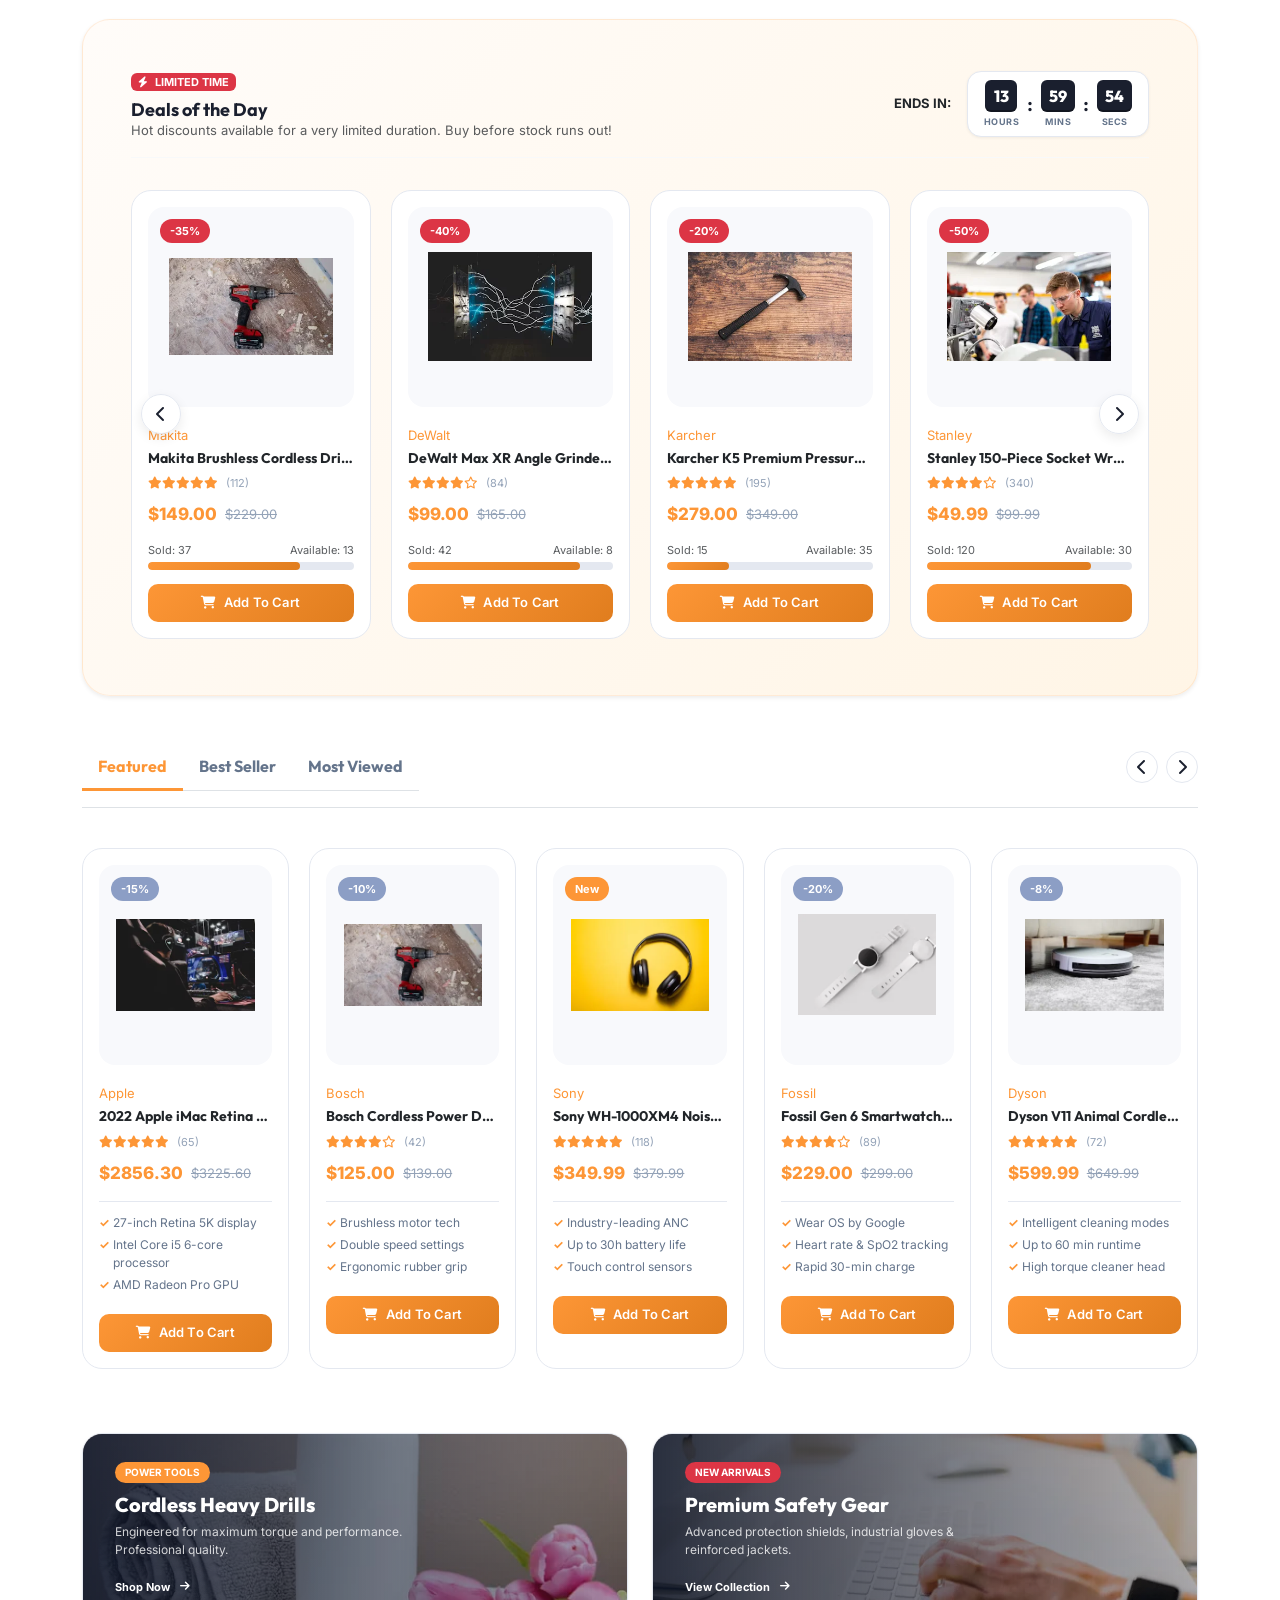
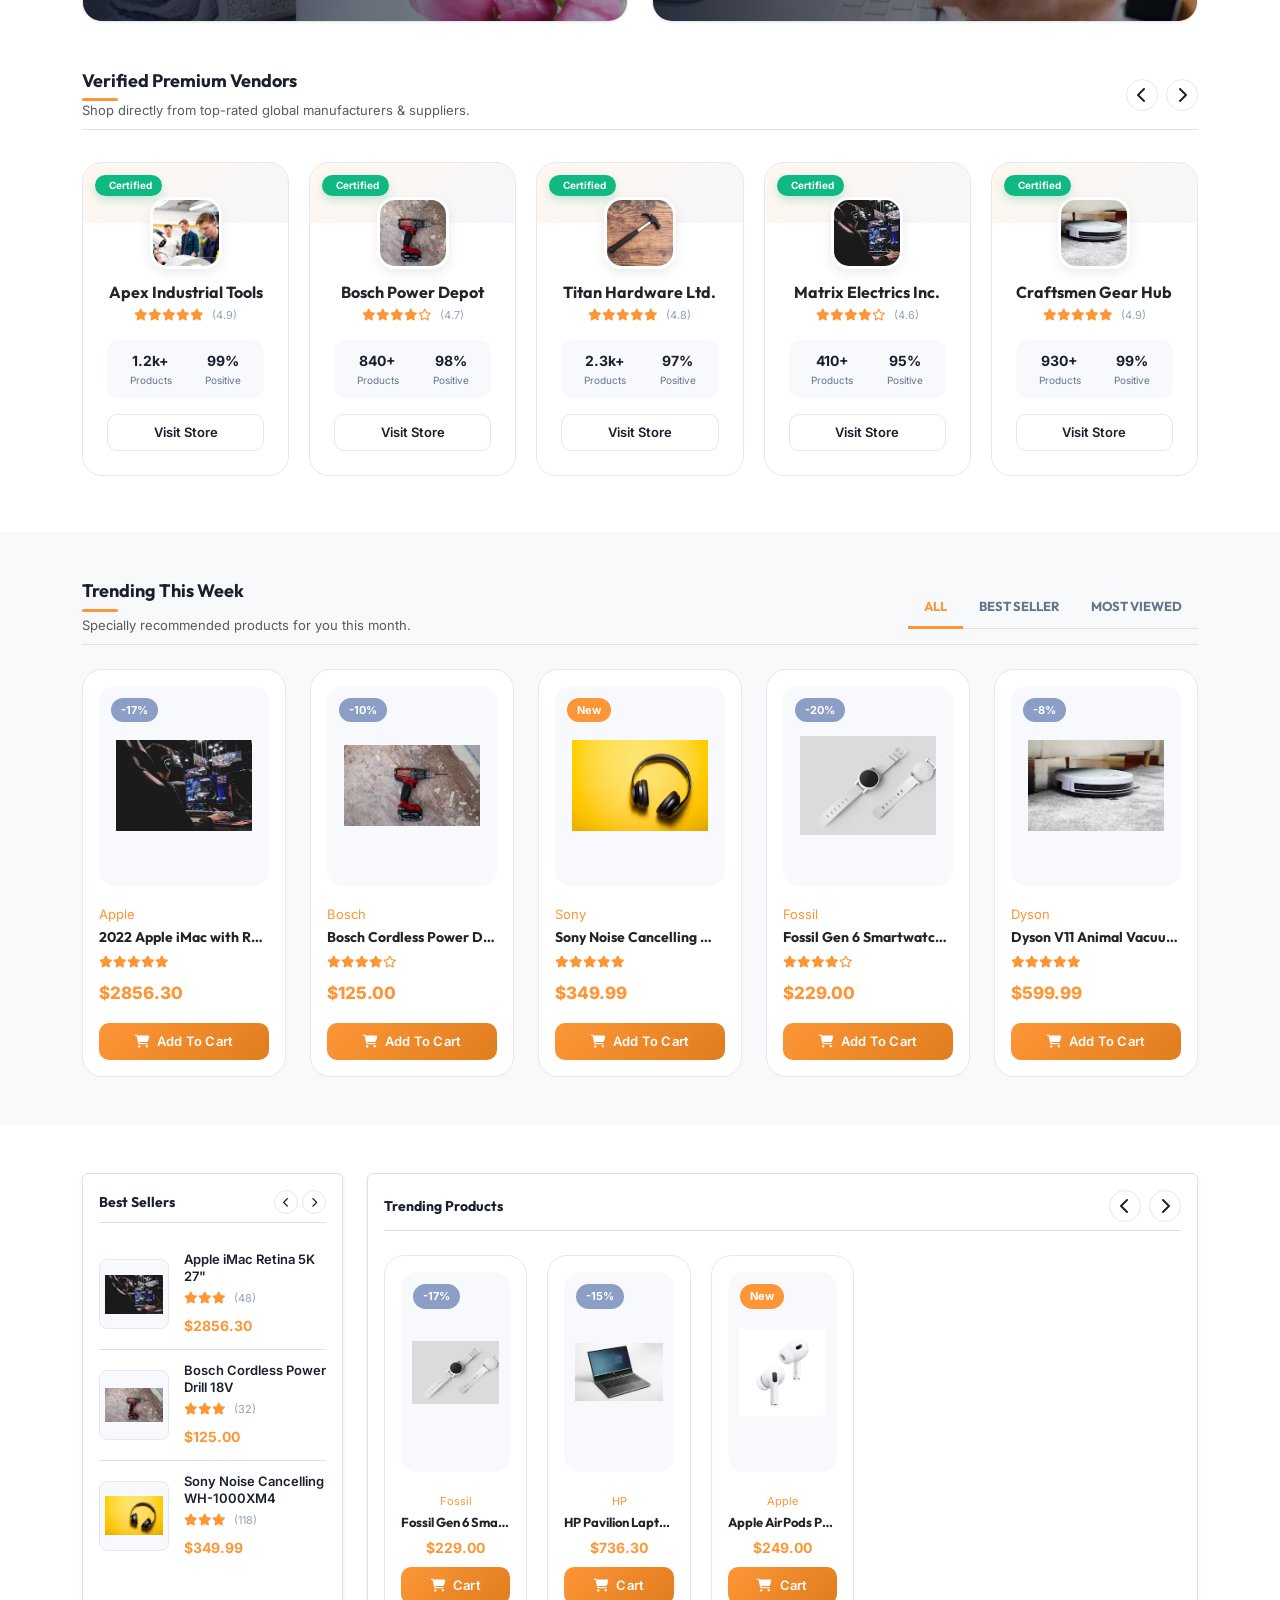
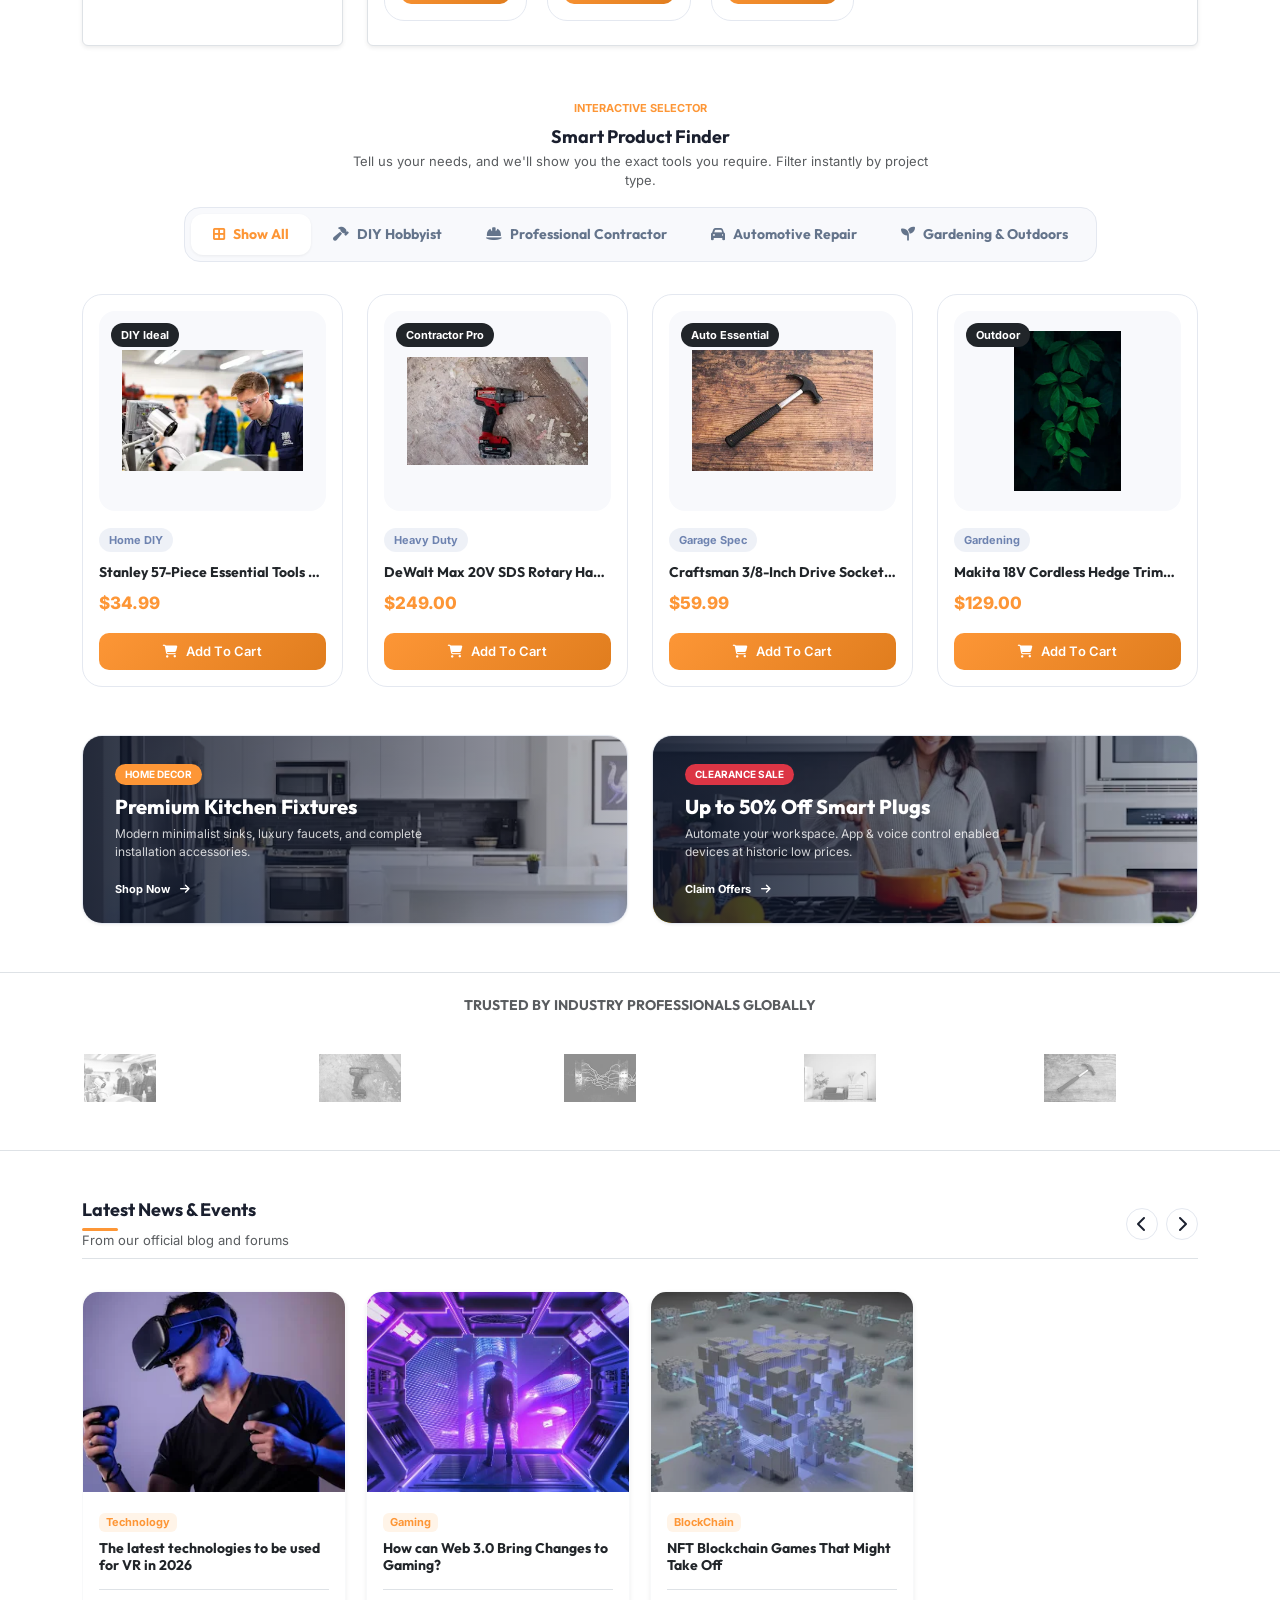
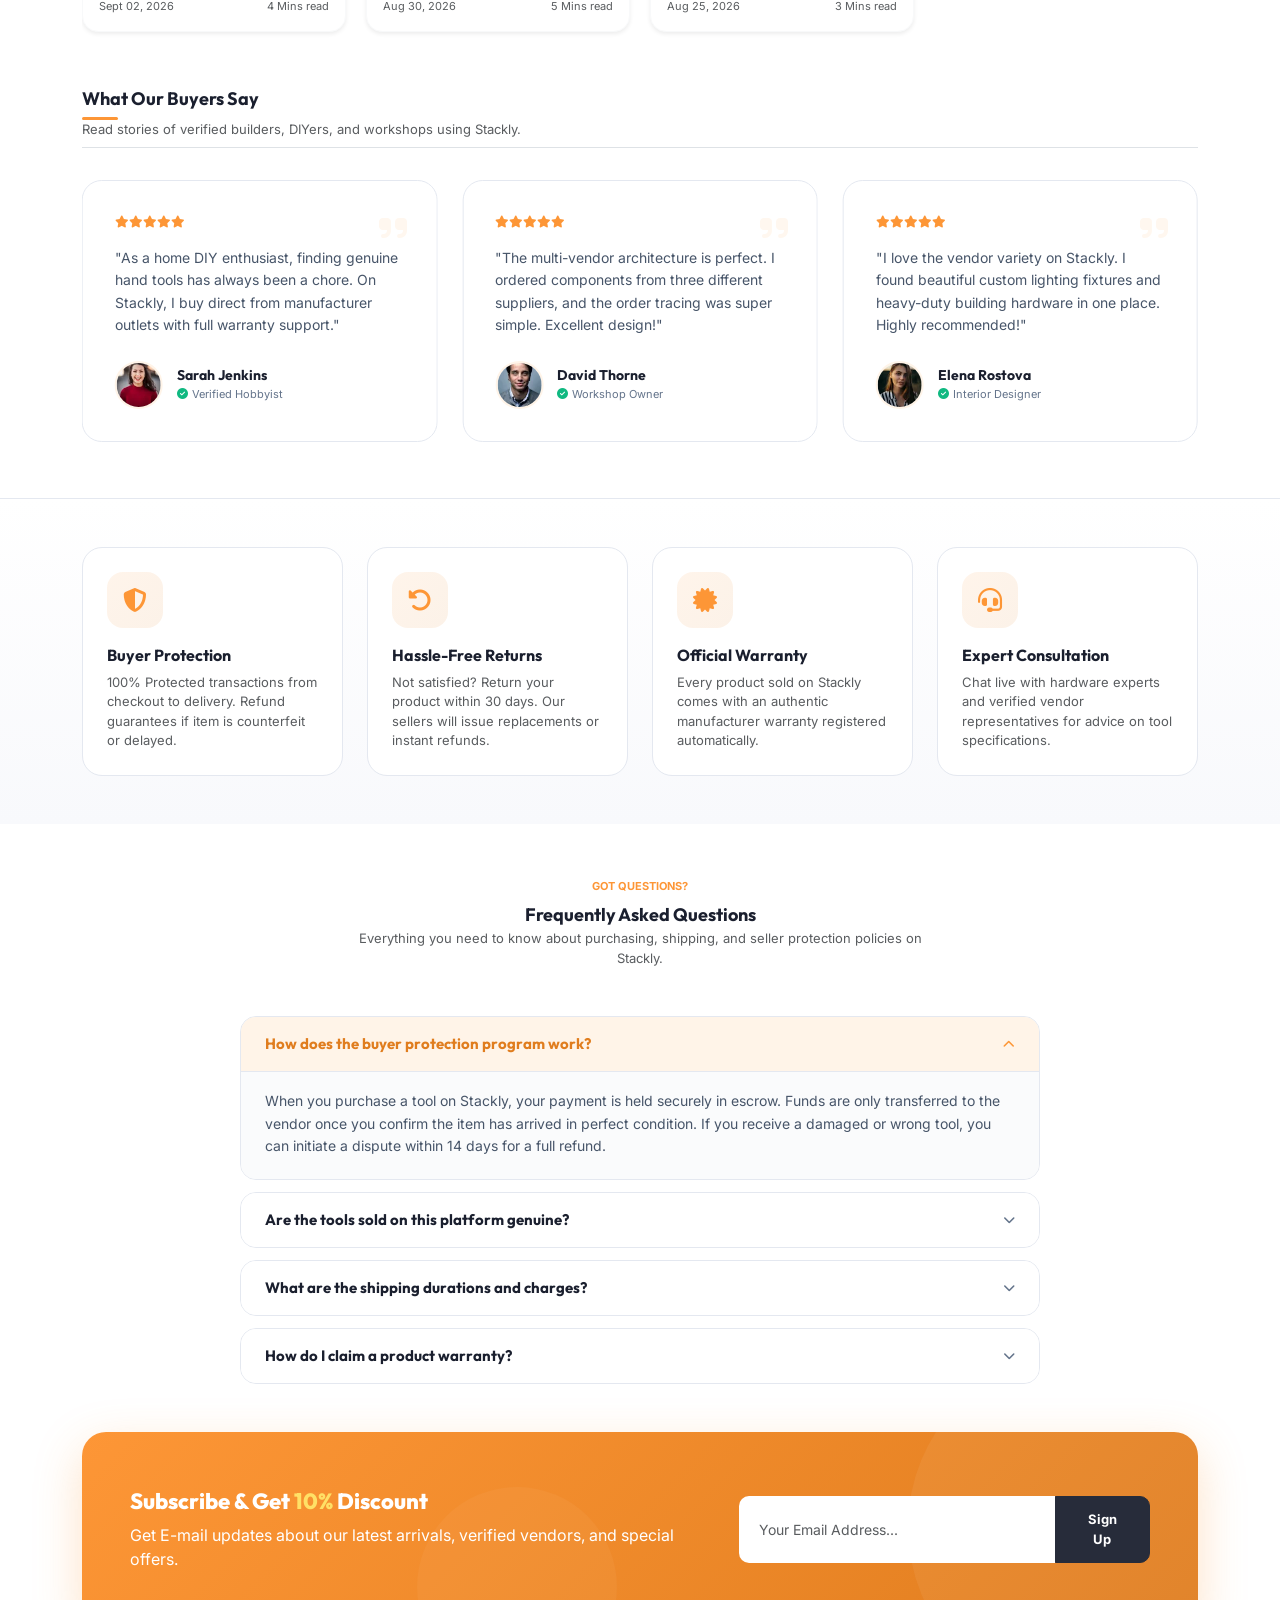
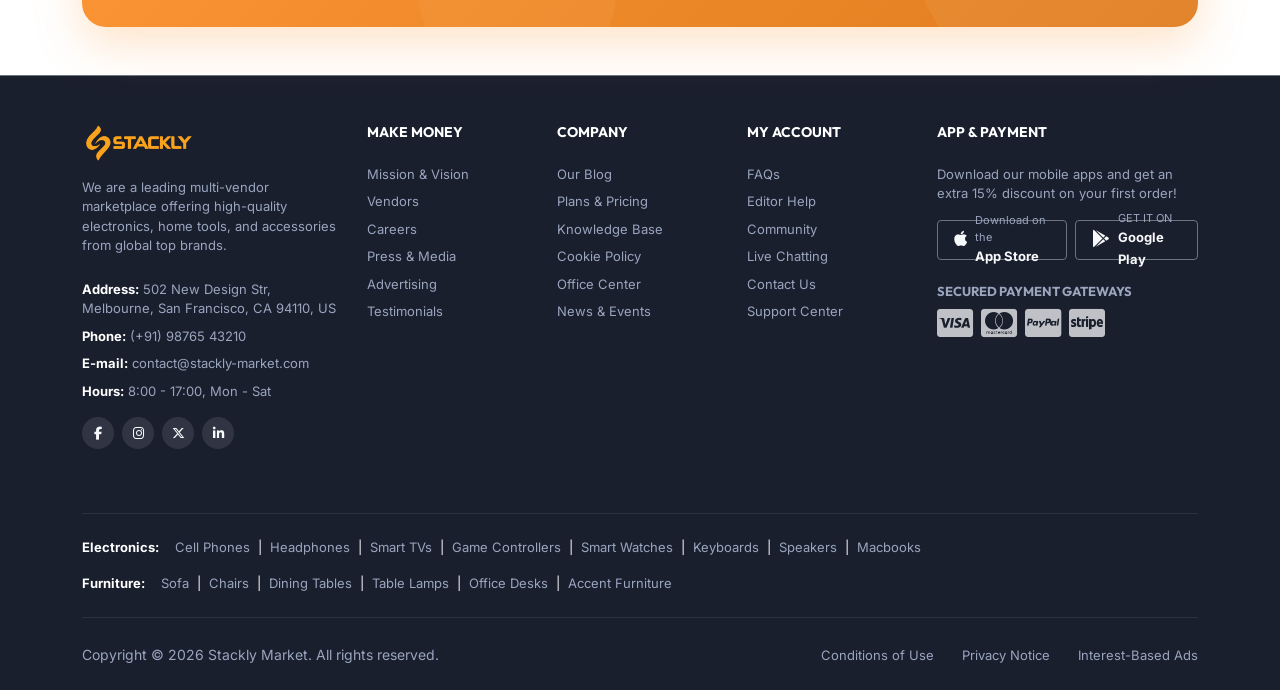
==== commit aa00af40: "refactor: home page image conversion" ====
--- a/index.html
+++ b/index.html
@@ -4,7 +4,12 @@
     <meta charset="UTF-8" />
     <meta name="viewport" content="width=device-width, initial-scale=1.0" />
     <title>Stackly - Multi-Vendor Marketplace</title>
-
+    <!-- Favicon -->
+    <link
+      rel="icon"
+      type="image/webp"
+      href="./assets/images/logoStackly.webp"
+    />
     <!-- Bootstrap 5 CSS CDN -->
     <link
       href="https://cdn.jsdelivr.net/npm/bootstrap@5.3.2/dist/css/bootstrap.min.css"
@@ -1365,7 +1370,7 @@
                     ><i class="fa-solid fa-shield-check"></i> Certified</span
                   >
                   <img
-                    src="https://images.unsplash.com/photo-1581092160607-ee22621dd758?auto=format&fit=crop&w=150&q=80"
+                    src="./assets/images/home/home-verified-premium-vendor1.webp"
                     alt="Apex Tools"
                     class="vendor-avatar"
                   />
@@ -1403,7 +1408,7 @@
                     ><i class="fa-solid fa-shield-check"></i> Certified</span
                   >
                   <img
-                    src="https://images.unsplash.com/photo-1504148455328-c376907d081c?auto=format&fit=crop&w=150&q=80"
+                    src="./assets/images/home/home-verified-premium-vendor2.webp"
                     alt="Bosch Tech"
                     class="vendor-avatar"
                   />
@@ -1439,7 +1444,7 @@
                     ><i class="fa-solid fa-shield-check"></i> Certified</span
                   >
                   <img
-                    src="https://images.unsplash.com/photo-1586864387967-d02ef85d93e8?auto=format&fit=crop&w=150&q=80"
+                    src="./assets/images/home/home-verified-premium-vendor3.webp"
                     alt="Titan Hardware"
                     class="vendor-avatar"
                   />
@@ -1477,7 +1482,7 @@
                     ><i class="fa-solid fa-shield-check"></i> Certified</span
                   >
                   <img
-                    src="https://images.unsplash.com/photo-1542751371-adc38448a05e?auto=format&fit=crop&w=150&q=80"
+                    src="./assets/images/home/home-verified-premium-vendor4.webp"
                     alt="Matrix Electrics"
                     class="vendor-avatar"
                   />
@@ -1515,7 +1520,7 @@
                     ><i class="fa-solid fa-shield-check"></i> Certified</span
                   >
                   <img
-                    src="https://images.unsplash.com/photo-1558317374-067fb5f30001?auto=format&fit=crop&w=150&q=80"
+                    src="./assets/images/home/home-verified-premium-vendor5.webp"
                     alt="Craftsman Hub"
                     class="vendor-avatar"
                   />
@@ -1616,7 +1621,7 @@
                     <div class="image-box">
                       <span class="label label-sale">-17%</span>
                       <img
-                        src="https://images.unsplash.com/photo-1542751371-adc38448a05e?auto=format&fit=crop&w=300&q=80"
+                        src="./assets/images/home/home-trending-this-week1.webp"
                         alt="Apple iMac"
                       />
                     </div>
@@ -1666,7 +1671,7 @@
                     <div class="image-box">
                       <span class="label label-sale">-10%</span>
                       <img
-                        src="https://images.unsplash.com/photo-1504148455328-c376907d081c?auto=format&fit=crop&w=300&q=80"
+                        src="./assets/images/home/home-trending-this-week2.webp"
                         alt="Power drill"
                       />
                     </div>
@@ -1716,7 +1721,7 @@
                     <div class="image-box">
                       <span class="label label-new">New</span>
                       <img
-                        src="https://images.unsplash.com/photo-1505740420928-5e560c06d30e?auto=format&fit=crop&w=300&q=80"
+                        src="./assets/images/home/home-trending-this-week3.webp"
                         alt="Sony Headphones"
                       />
                     </div>
@@ -1766,7 +1771,7 @@
                     <div class="image-box">
                       <span class="label label-sale">-20%</span>
                       <img
-                        src="https://images.unsplash.com/photo-1523275335684-37898b6baf30?auto=format&fit=crop&w=300&q=80"
+                        src="./assets/images/home/home-trending-this-week4.webp"
                         alt="Fossil watch"
                       />
                     </div>
@@ -1816,7 +1821,7 @@
                     <div class="image-box">
                       <span class="label label-sale">-8%</span>
                       <img
-                        src="https://images.unsplash.com/photo-1558317374-067fb5f30001?auto=format&fit=crop&w=300&q=80"
+                        src="./assets/images/home/home-trending-this-week5.webp"
                         alt="Vacuum cleaner"
                       />
                     </div>
@@ -1897,7 +1902,7 @@
                       <div class="card-grid-style-2 border-bottom">
                         <div class="image-box">
                           <img
-                            src="https://images.unsplash.com/photo-1542751371-adc38448a05e?auto=format&fit=crop&w=70&q=80"
+                            src="./assets/images/home/home-best-seller-1.webp"
                             alt="Product"
                           />
                         </div>
@@ -1920,7 +1925,7 @@
                       <div class="card-grid-style-2 border-bottom">
                         <div class="image-box">
                           <img
-                            src="https://images.unsplash.com/photo-1504148455328-c376907d081c?auto=format&fit=crop&w=70&q=80"
+                            src="./assets/images/home/home-best-seller-2.webp"
                             alt="Product"
                           />
                         </div>
@@ -1943,7 +1948,7 @@
                       <div class="card-grid-style-2">
                         <div class="image-box">
                           <img
-                            src="https://images.unsplash.com/photo-1505740420928-5e560c06d30e?auto=format&fit=crop&w=70&q=80"
+                            src="./assets/images/home/home-best-seller-3.webp"
                             alt="Product"
                           />
                         </div>
@@ -2002,7 +2007,7 @@
                         <div class="image-box">
                           <span class="label label-sale">-17%</span>
                           <img
-                            src="https://images.unsplash.com/photo-1523275335684-37898b6baf30?auto=format&fit=crop&w=200&q=80"
+                            src="./assets/images/home/home-trending-products-1.webp"
                             alt="Fossil"
                           />
                         </div>
@@ -2039,7 +2044,7 @@
                         <div class="image-box">
                           <span class="label label-sale">-15%</span>
                           <img
-                            src="https://images.unsplash.com/photo-1588872657578-7efd1f1555ed?auto=format&fit=crop&w=200&q=80"
+                            src="./assets/images/home/home-trending-products-2.webp"
                             alt="HP"
                           />
                         </div>
@@ -2076,7 +2081,7 @@
                         <div class="image-box">
                           <span class="label label-new">New</span>
                           <img
-                            src="https://images.unsplash.com/photo-1588449668338-d151688f3a83?auto=format&fit=crop&w=200&q=80"
+                            src="./assets/images/home/home-trending-products-3.webp"
                             alt="Airpods"
                           />
                         </div>
@@ -2155,9 +2160,9 @@
             <div class="col finder-product-item" data-category="diy">
               <div class="card-grid-style-3">
                 <div class="image-box">
-                  <span class="label label-new">DIY Ideal</span>
+                  <span class="label bg-dark text-white">DIY Ideal</span>
                   <img
-                    src="https://images.unsplash.com/photo-1581092160607-ee22621dd758?auto=format&fit=crop&w=300&q=80"
+                    src="./assets/images/home/home-smart-product-finder-1.webp"
                     alt="DIY kit"
                   />
                 </div>
@@ -2188,7 +2193,7 @@
                 <div class="image-box">
                   <span class="label bg-dark text-white">Contractor Pro</span>
                   <img
-                    src="https://images.unsplash.com/photo-1504148455328-c376907d081c?auto=format&fit=crop&w=300&q=80"
+                    src="./assets/images/home/home-smart-product-finder-2.webp"
                     alt="Hammer drill"
                   />
                 </div>
@@ -2217,9 +2222,9 @@
             <div class="col finder-product-item" data-category="auto">
               <div class="card-grid-style-3">
                 <div class="image-box">
-                  <span class="label label-new">Auto Essential</span>
+                  <span class="label bg-dark text-white">Auto Essential</span>
                   <img
-                    src="https://images.unsplash.com/photo-1586864387967-d02ef85d93e8?auto=format&fit=crop&w=300&q=80"
+                    src="./assets/images/home/home-smart-product-finder-3.webp"
                     alt="Socket Set"
                   />
                 </div>
@@ -2248,9 +2253,9 @@
             <div class="col finder-product-item" data-category="garden">
               <div class="card-grid-style-3">
                 <div class="image-box">
-                  <span class="label label-new">Outdoor</span>
+                  <span class="label bg-dark text-white">Outdoor</span>
                   <img
-                    src="https://images.unsplash.com/photo-1473081556163-2a17de81fc97?auto=format&fit=crop&w=300&q=80"
+                    src="./assets/images/home/home-smart-product-finder-4.webp"
                     alt="Hedge Trimmer"
                   />
                 </div>
@@ -2285,7 +2290,7 @@
             <div class="col-md-6">
               <a href="#" class="promo-banner-card">
                 <img
-                  src="https://images.unsplash.com/photo-1484154218962-a197022b5858?auto=format&fit=crop&w=600&h=180&q=80"
+                  src="./assets/images/home/home-ad-banner-4.webp"
                   alt="Promo Banner 4"
                 />
                 <div class="promo-banner-content">
@@ -2304,7 +2309,7 @@
             <div class="col-md-6">
               <a href="#" class="promo-banner-card">
                 <img
-                  src="https://images.unsplash.com/photo-1556911220-e15b29be8c8f?auto=format&fit=crop&w=600&h=180&q=80"
+                  src="./assets/images/home/home-ad-banner-5.webp"
                   alt="Promo Banner 5"
                 />
                 <div class="promo-banner-content">
@@ -2338,98 +2343,98 @@
             <!-- Set 1 -->
             <div class="brand-logo-item">
               <img
-                src="https://images.unsplash.com/photo-1581092160607-ee22621dd758?auto=format&fit=crop&w=120&q=80"
+                src="./assets/images/home/home-brand-logo-item-1.webp"
                 alt="Makita"
               />
             </div>
             <div class="brand-logo-item">
               <img
-                src="https://images.unsplash.com/photo-1504148455328-c376907d081c?auto=format&fit=crop&w=120&q=80"
+                src="./assets/images/home/home-brand-logo-item-2.webp"
                 alt="Bosch"
               />
             </div>
             <div class="brand-logo-item">
               <img
-                src="https://images.unsplash.com/photo-1534224039826-c7a0eda0e6b3?auto=format&fit=crop&w=120&q=80"
+                src="./assets/images/home/home-brand-logo-item-3.webp"
                 alt="DeWalt"
               />
             </div>
             <div class="brand-logo-item">
               <img
-                src="https://images.unsplash.com/photo-1513694203232-719a280e022f?auto=format&fit=crop&w=120&q=80"
+                src="./assets/images/home/home-brand-logo-item-4.webp"
                 alt="Milwaukee"
               />
             </div>
             <div class="brand-logo-item">
               <img
-                src="https://images.unsplash.com/photo-1586864387967-d02ef85d93e8?auto=format&fit=crop&w=120&q=80"
+                src="./assets/images/home/home-brand-logo-item-5.webp"
                 alt="Stanley"
               />
             </div>
             <div class="brand-logo-item">
               <img
-                src="https://images.unsplash.com/photo-1473081556163-2a17de81fc97?auto=format&fit=crop&w=120&q=80"
+                src="./assets/images/home/home-brand-logo-item-6.webp"
                 alt="Ryobi"
               />
             </div>
             <div class="brand-logo-item">
               <img
-                src="https://images.unsplash.com/photo-1523275335684-37898b6baf30?auto=format&fit=crop&w=120&q=80"
+                src="./assets/images/home/home-brand-logo-item-7.webp"
                 alt="Black & Decker"
               />
             </div>
             <div class="brand-logo-item">
               <img
-                src="https://images.unsplash.com/photo-1542751371-adc38448a05e?auto=format&fit=crop&w=120&q=80"
+                src="./assets/images/home/home-brand-logo-item-8.webp"
                 alt="Hilti"
               />
             </div>
             <!-- Set 2 (Duplicated for seamless looping) -->
             <div class="brand-logo-item">
               <img
-                src="https://images.unsplash.com/photo-1581092160607-ee22621dd758?auto=format&fit=crop&w=120&q=80"
+                src="./assets/images/home/home-brand-logo-item-1.webp"
                 alt="Makita"
               />
             </div>
             <div class="brand-logo-item">
               <img
-                src="https://images.unsplash.com/photo-1504148455328-c376907d081c?auto=format&fit=crop&w=120&q=80"
+                src="./assets/images/home/home-brand-logo-item-2.webp"
                 alt="Bosch"
               />
             </div>
             <div class="brand-logo-item">
               <img
-                src="https://images.unsplash.com/photo-1534224039826-c7a0eda0e6b3?auto=format&fit=crop&w=120&q=80"
+                src="./assets/images/home/home-brand-logo-item-3.webp"
                 alt="DeWalt"
               />
             </div>
             <div class="brand-logo-item">
               <img
-                src="https://images.unsplash.com/photo-1513694203232-719a280e022f?auto=format&fit=crop&w=120&q=80"
+                src="./assets/images/home/home-brand-logo-item-4.webp"
                 alt="Milwaukee"
               />
             </div>
             <div class="brand-logo-item">
               <img
-                src="https://images.unsplash.com/photo-1586864387967-d02ef85d93e8?auto=format&fit=crop&w=120&q=80"
+                src="./assets/images/home/home-brand-logo-item-5.webp"
                 alt="Stanley"
               />
             </div>
             <div class="brand-logo-item">
               <img
-                src="https://images.unsplash.com/photo-1473081556163-2a17de81fc97?auto=format&fit=crop&w=120&q=80"
+                src="./assets/images/home/home-brand-logo-item-6.webp"
                 alt="Ryobi"
               />
             </div>
             <div class="brand-logo-item">
               <img
-                src="https://images.unsplash.com/photo-1523275335684-37898b6baf30?auto=format&fit=crop&w=120&q=80"
+                src="./assets/images/home/home-brand-logo-item-7.webp"
                 alt="Black & Decker"
               />
             </div>
             <div class="brand-logo-item">
               <img
-                src="https://images.unsplash.com/photo-1542751371-adc38448a05e?auto=format&fit=crop&w=120&q=80"
+                src="./assets/images/home/home-brand-logo-item-8.webp"
                 alt="Hilti"
               />
             </div>
@@ -2478,7 +2483,7 @@
                   class="card border border-light rounded-4 overflow-hidden shadow-sm h-100 hover-up"
                 >
                   <img
-                    src="https://images.unsplash.com/photo-1593508512255-86ab42a8e620?auto=format&fit=crop&w=400&h=250&q=80"
+                    src="./assets/images/home/home-latest-news-and-events-1.webp"
                     class="card-img-top"
                     alt="News VR"
                     style="object-fit: cover; height: 200px"
@@ -2514,7 +2519,7 @@
                   class="card border border-light rounded-4 overflow-hidden shadow-sm h-100 hover-up"
                 >
                   <img
-                    src="https://images.unsplash.com/photo-1612287230202-1bf1d85d1bdf?auto=format&fit=crop&w=400&h=250&q=80"
+                    src="./assets/images/home/home-latest-news-and-events-2.webp"
                     class="card-img-top"
                     alt="News Web 3"
                     style="object-fit: cover; height: 200px"
@@ -2550,7 +2555,7 @@
                   class="card border border-light rounded-4 overflow-hidden shadow-sm h-100 hover-up"
                 >
                   <img
-                    src="https://images.unsplash.com/photo-1639762681485-074b7f938ba0?auto=format&fit=crop&w=400&h=250&q=80"
+                    src="./assets/images/home/home-latest-news-and-events-3.webp"
                     class="card-img-top"
                     alt="News NFT"
                     style="object-fit: cover; height: 200px"
@@ -2626,7 +2631,7 @@
                   </p>
                   <div class="testimonial-user">
                     <img
-                      src="https://images.unsplash.com/photo-1507003211169-0a1dd7228f2d?auto=format&fit=crop&w=80&q=80"
+                      src="./assets/images/home/home-testimonial-person1.webp"
                       alt="Marcus Finch"
                     />
                     <div>
@@ -2662,7 +2667,7 @@
                   </p>
                   <div class="testimonial-user">
                     <img
-                      src="https://images.unsplash.com/photo-1494790108377-be9c29b29330?auto=format&fit=crop&w=80&q=80"
+                      src="./assets/images/home/home-testimonial-person2.webp"
                       alt="Sarah Jenkins"
                     />
                     <div>
@@ -2698,7 +2703,7 @@
                   </p>
                   <div class="testimonial-user">
                     <img
-                      src="https://images.unsplash.com/photo-1500648767791-00dcc994a43e?auto=format&fit=crop&w=80&q=80"
+                      src="./assets/images/home/home-testimonial-person3.webp"
                       alt="David Thorne"
                     />
                     <div>
@@ -2734,7 +2739,7 @@
                   </p>
                   <div class="testimonial-user">
                     <img
-                      src="https://images.unsplash.com/photo-1544005313-94ddf0286df2?auto=format&fit=crop&w=80&q=80"
+                      src="./assets/images/home/home-testimonial-person4.webp"
                       alt="Elena Rostova"
                     />
                     <div>
@@ -2770,7 +2775,7 @@
                   </p>
                   <div class="testimonial-user">
                     <img
-                      src="https://images.unsplash.com/photo-1506794778202-cad84cf45f1d?auto=format&fit=crop&w=80&q=80"
+                      src="./assets/images/home/home-testimonial-person5.webp"
                       alt="Liam Peterson"
                     />
                     <div>
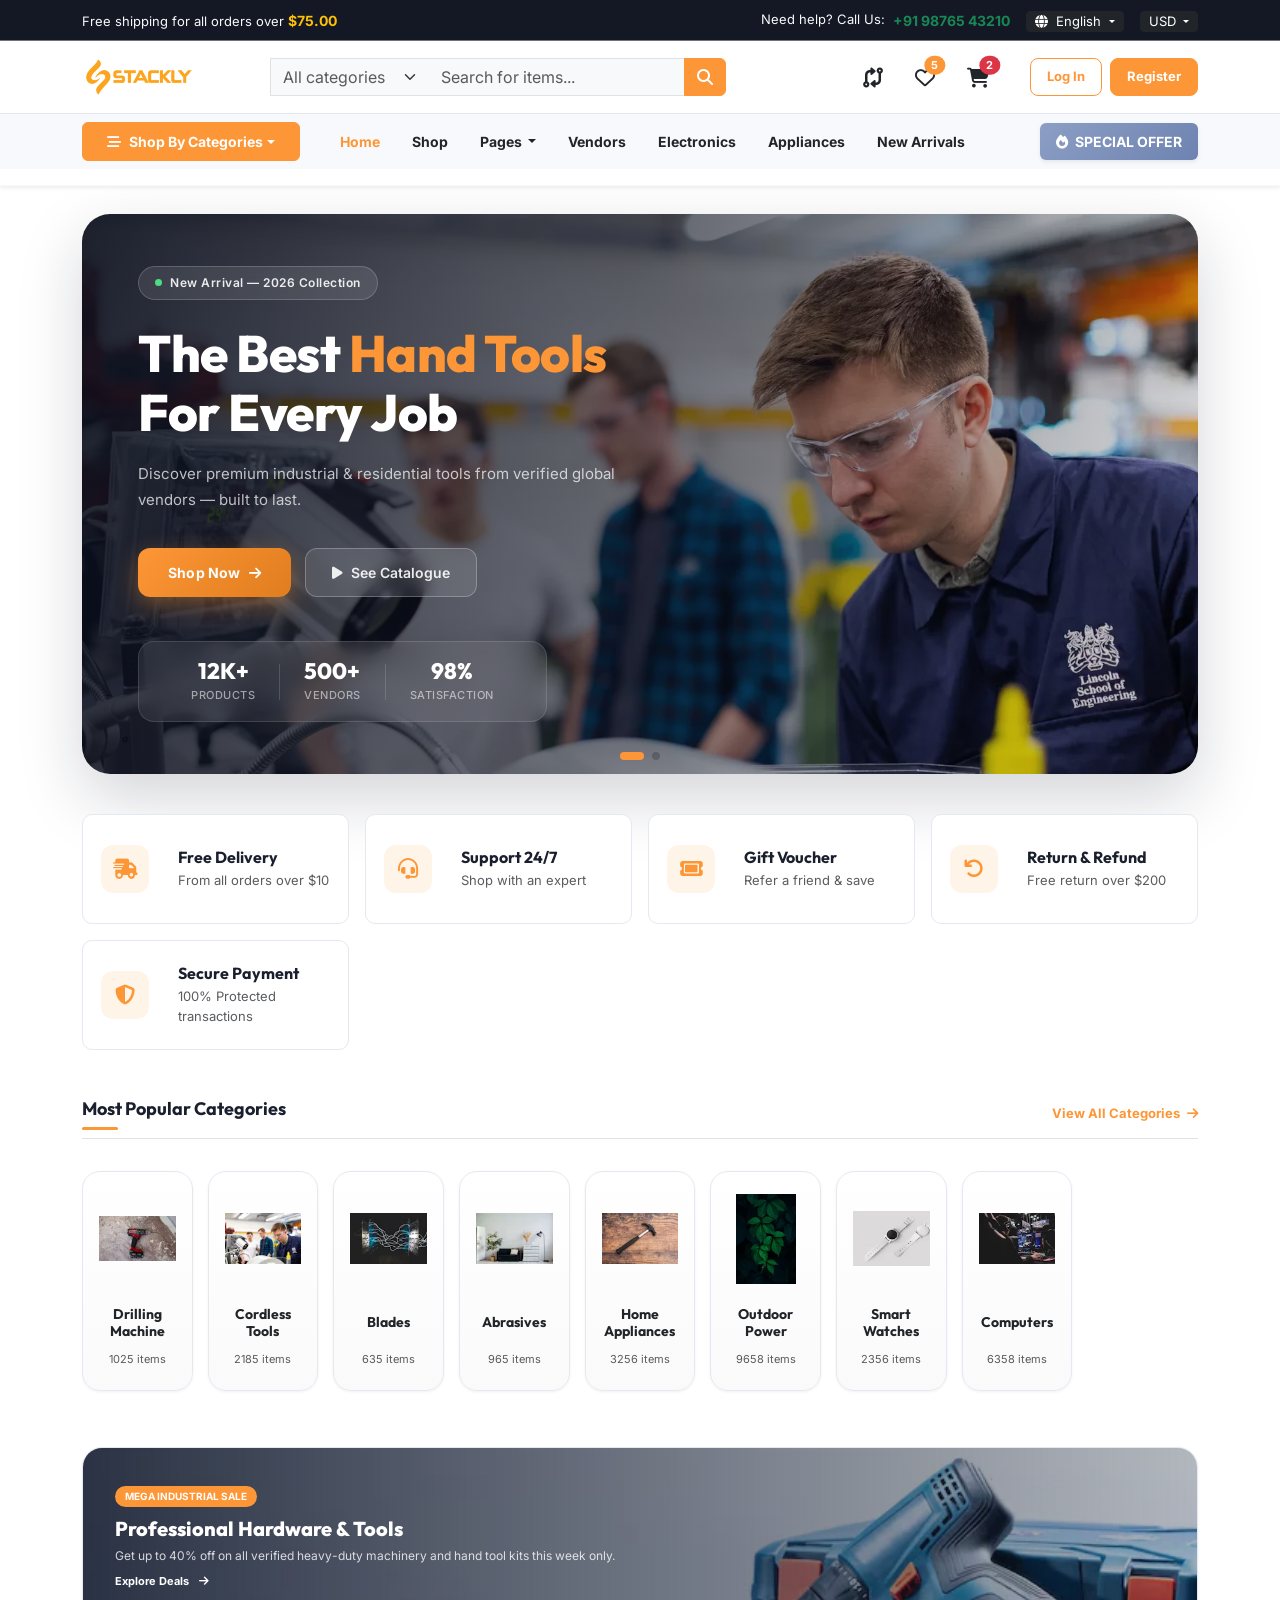
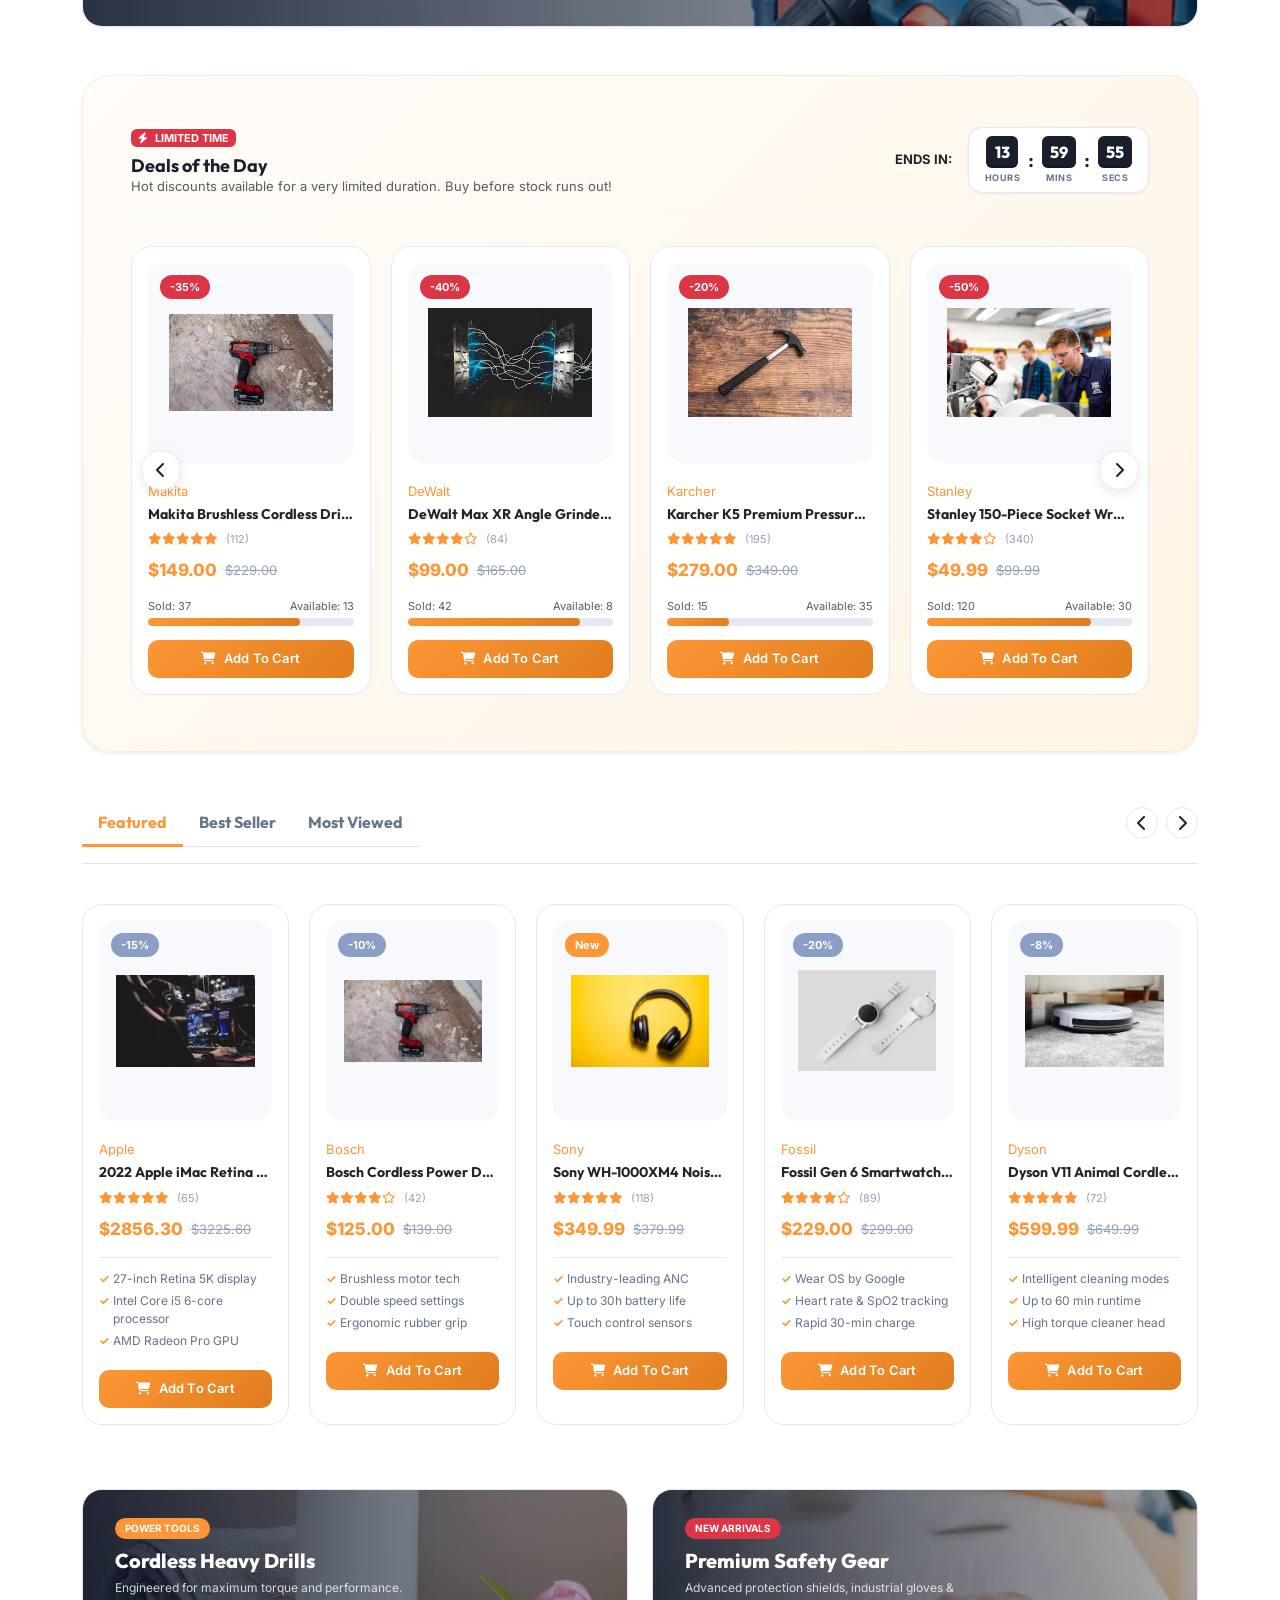
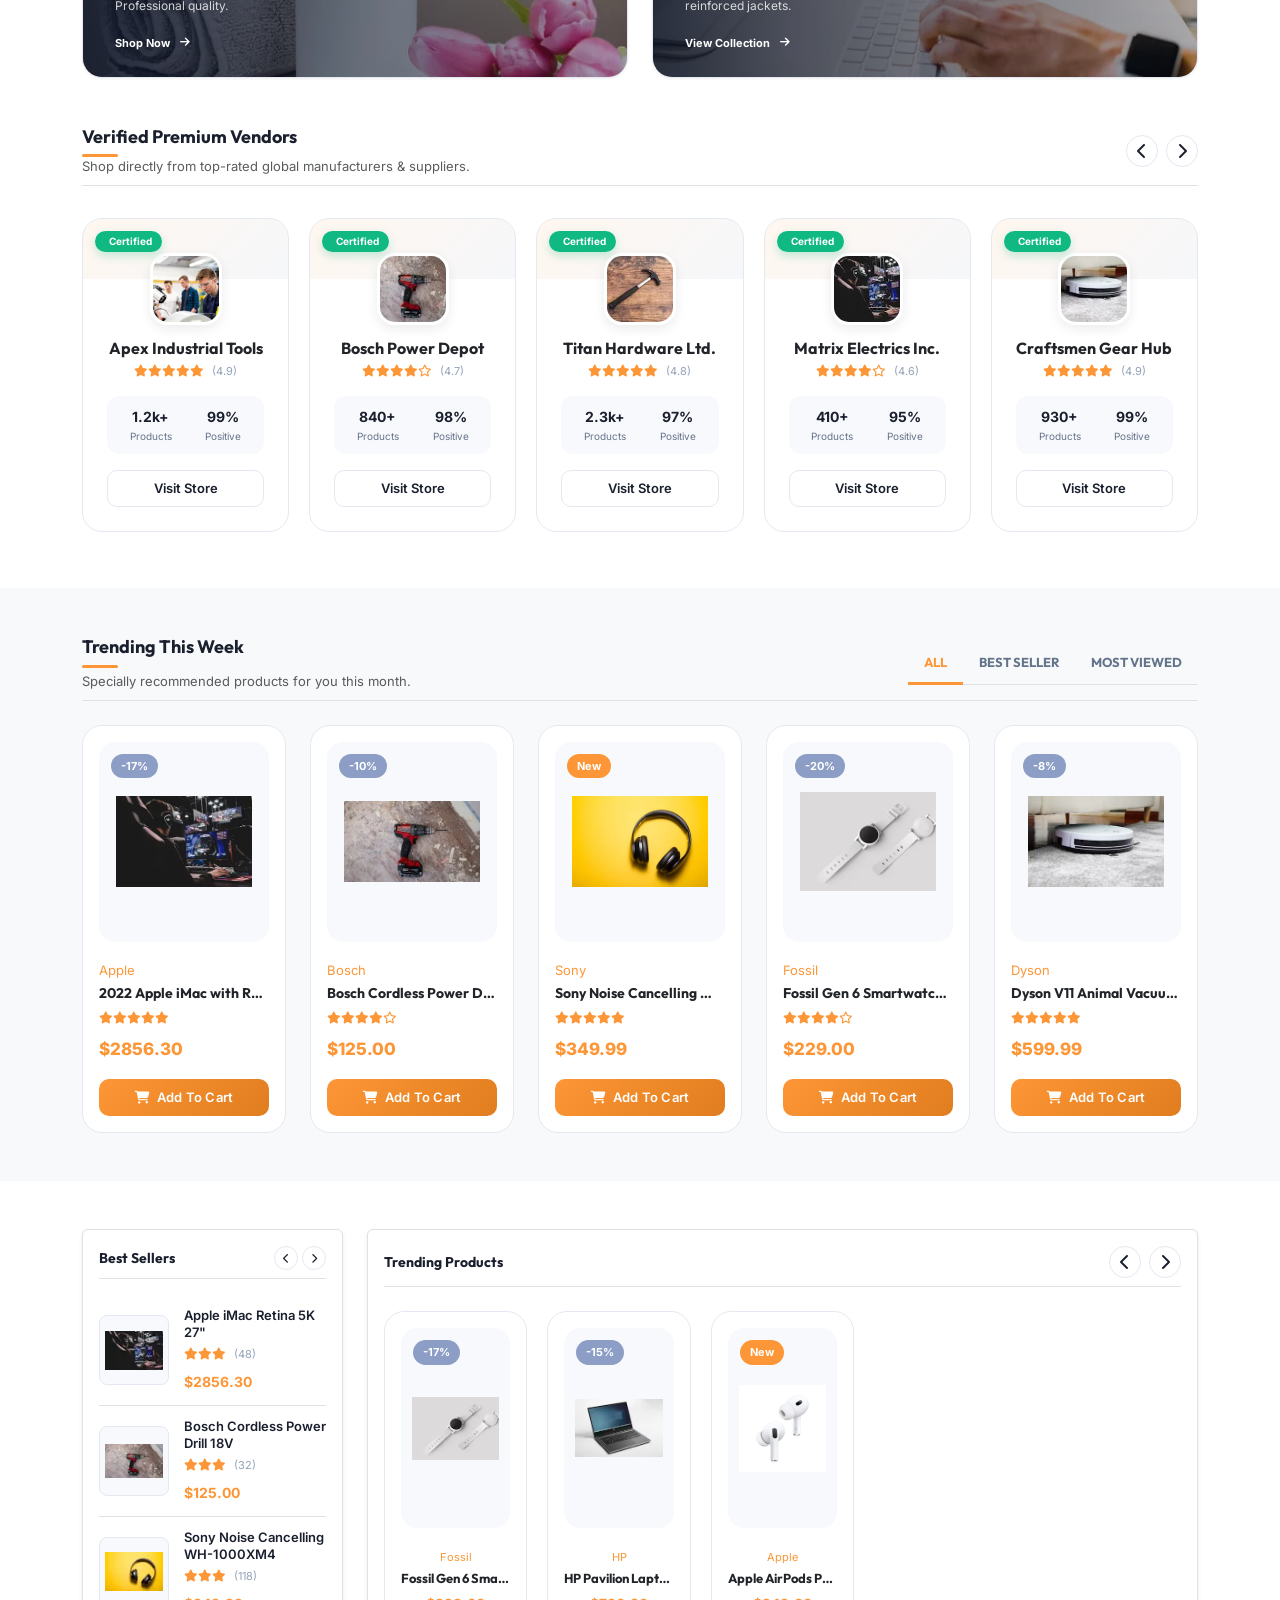
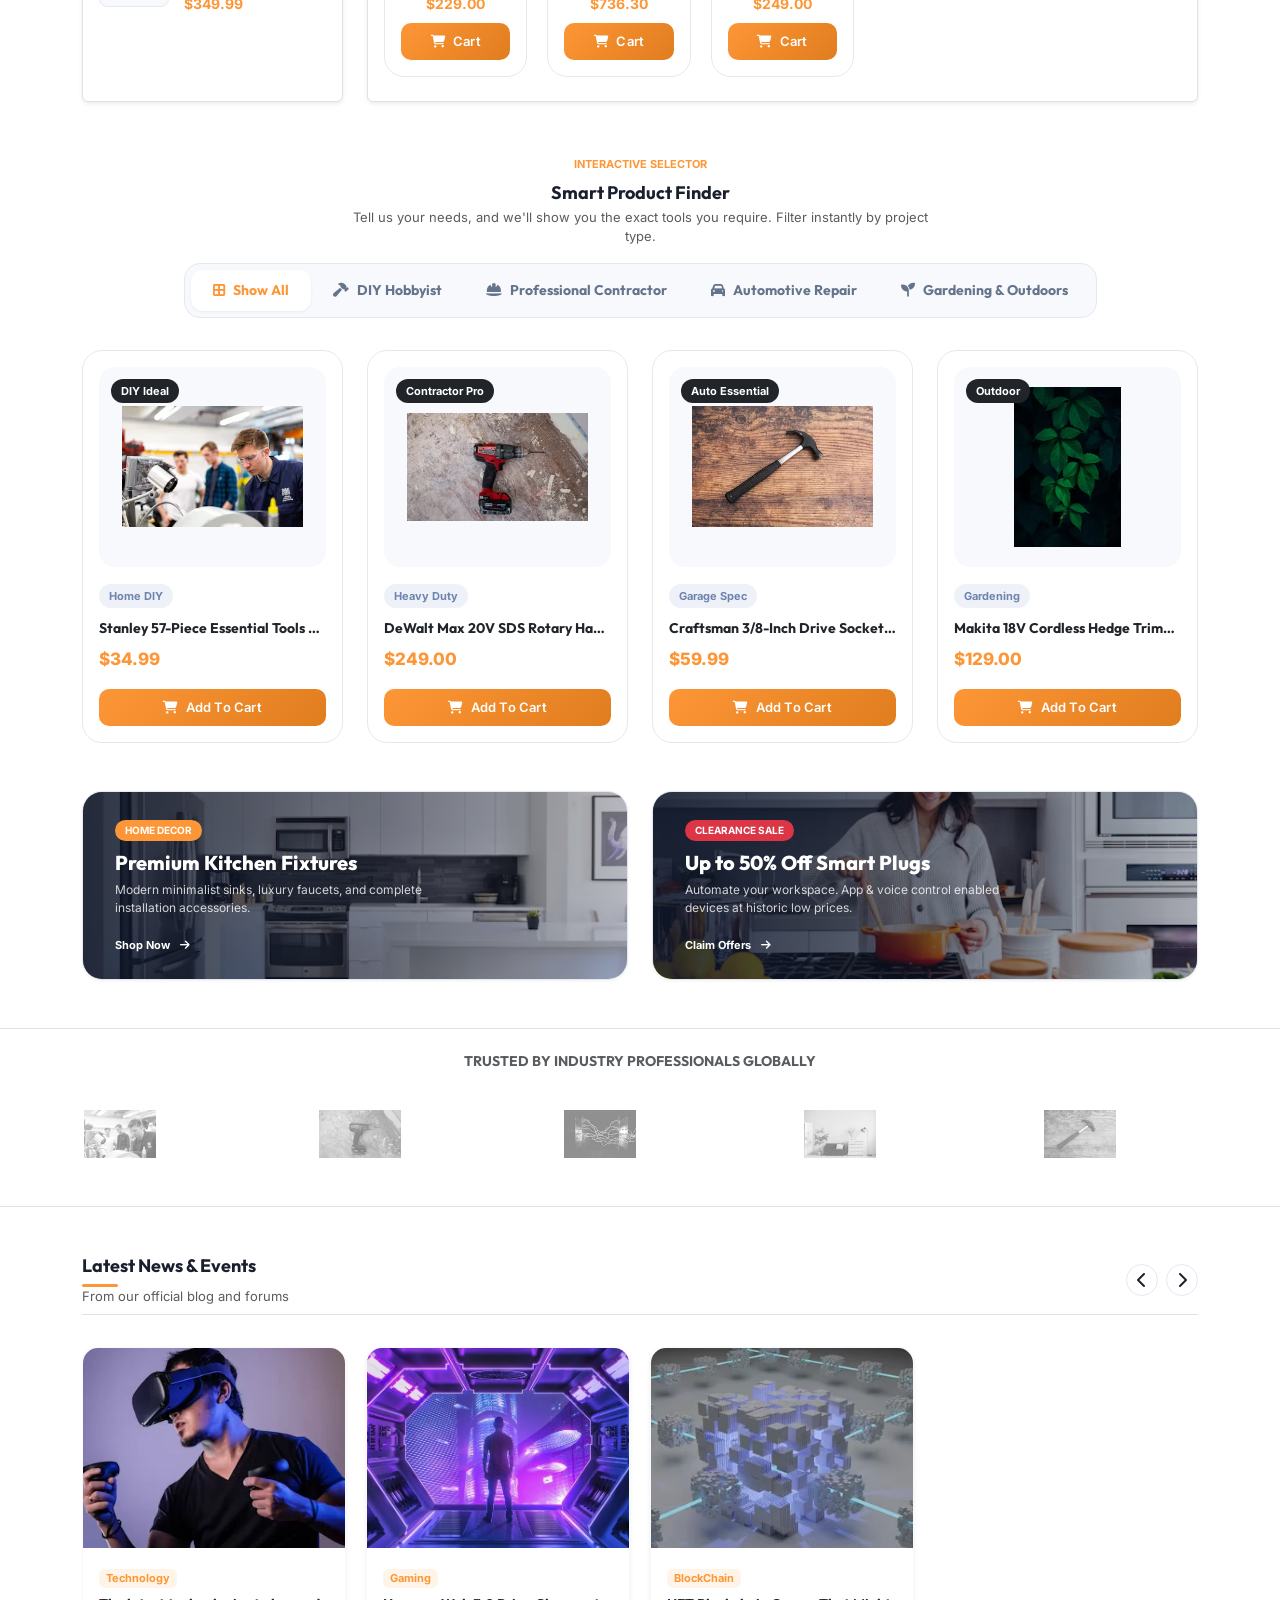
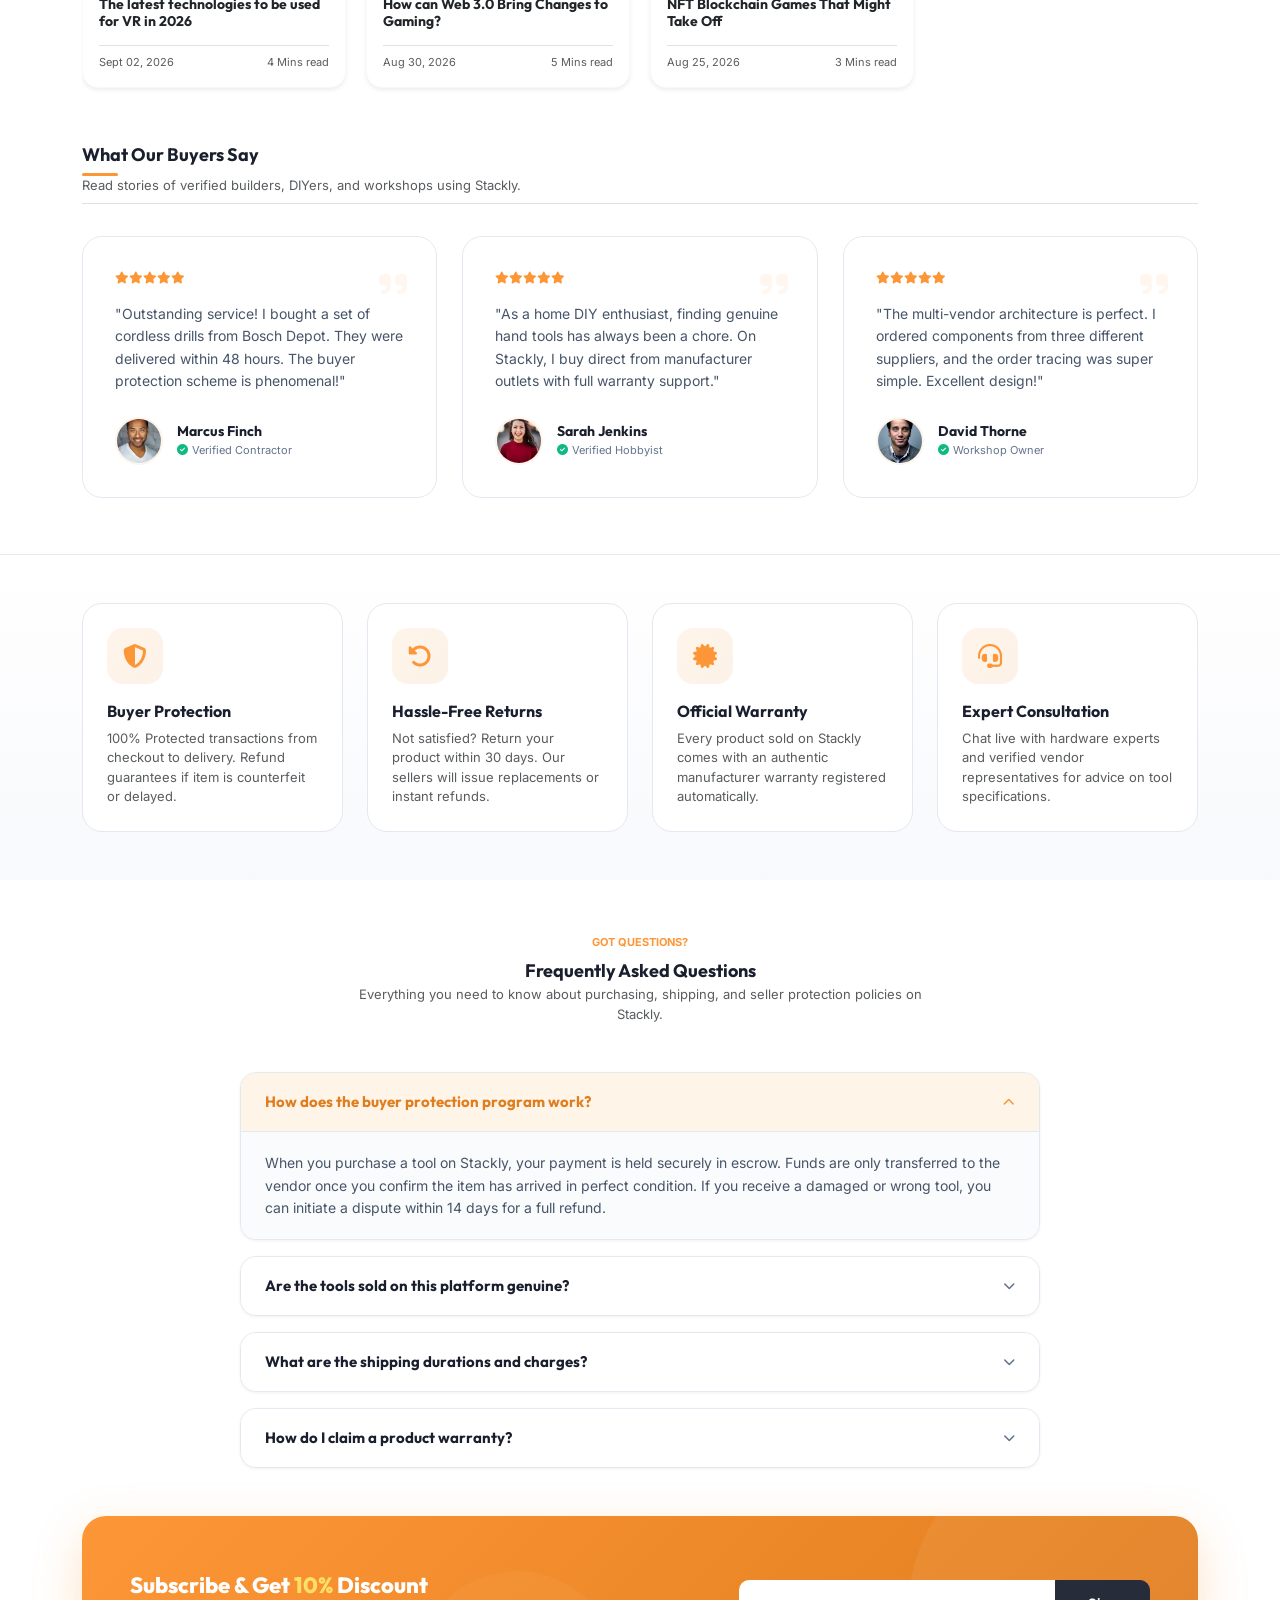
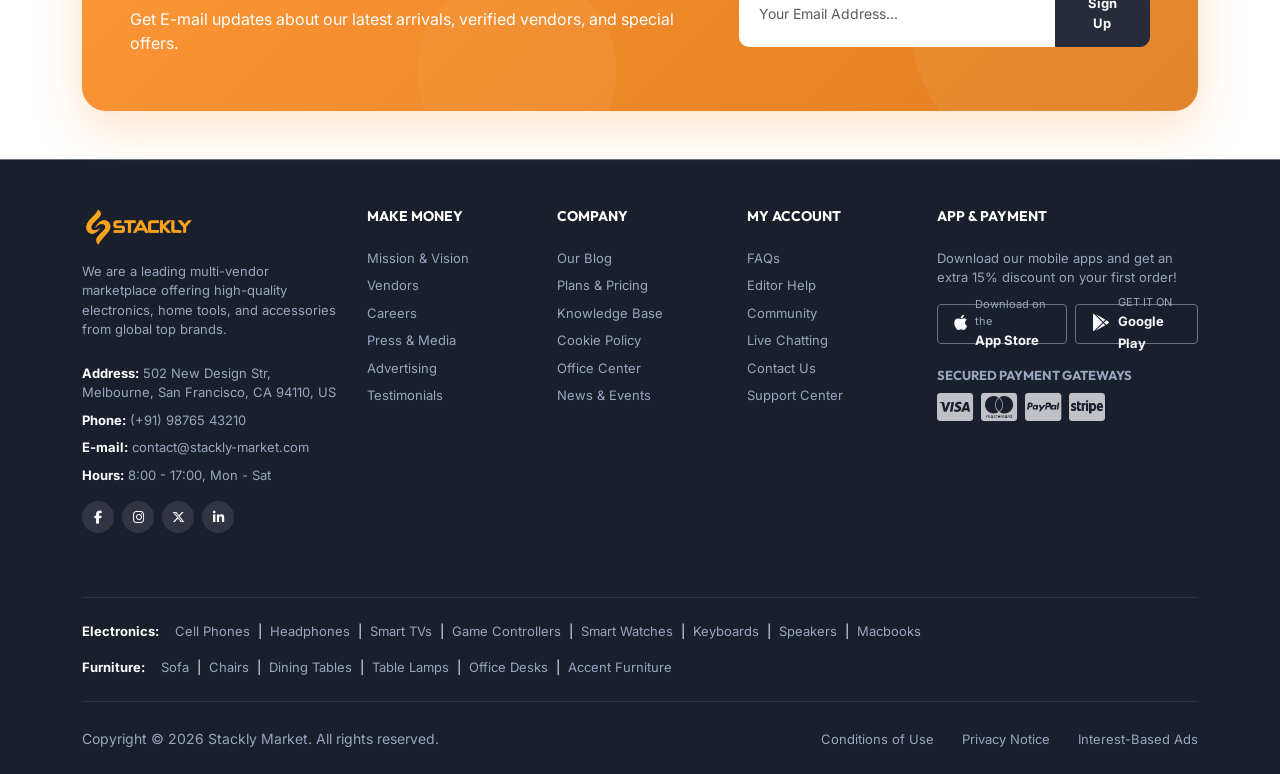
==== commit 1cd8e44a: "refactor: fixed console errors" ====
--- a/index.html
+++ b/index.html
@@ -3006,10 +3006,16 @@
               </div>
               <div class="col-lg-5">
                 <form class="box-form-newsletter d-flex">
+                  <label class="visually-hidden" for="newsletter-email-index"
+                    >Your Email Address</label
+                  >
                   <input
                     type="email"
                     class="form-control"
                     placeholder="Your Email Address..."
+                    id="newsletter-email-index"
+                    name="email"
+                    autocomplete="email"
                     required
                   />
                   <button type="submit" class="btn font-xs-bold">
--- a/assets/css/styles.css
+++ b/assets/css/styles.css
@@ -565,6 +565,10 @@
   background: var(--gradient-primary);
 }
 
+.bg-gradient-dark {
+  background: var(--gradient-dark);
+}
+
 /* Categories Dropdown & Menu Submenus */
 .dropdown-submenu {
   position: relative;
@@ -588,6 +592,12 @@
 .nav-link:hover,
 .nav-link.active {
   color: var(--primary-color) !important;
+}
+
+.dropdown-item.active,
+.dropdown-item:active {
+  background-color: var(--primary-color) !important;
+  color: var(--white) !important;
 }
 
 /* Hero Section */
@@ -1306,6 +1316,25 @@
   padding-top: 130px;
 }
 
+/* Responsive Header Overrides */
+@media (max-width: 991.98px) {
+  .header {
+    top: 0;
+  }
+  body {
+    padding-top: 115px; /* Default mobile padding before JS calculation */
+  }
+}
+
+/* Search input border fix when category dropdown is hidden on mobile */
+@media (max-width: 575.98px) {
+  .search-form .form-control {
+    border-left: 1px solid var(--border-color) !important;
+    border-top-left-radius: 0.375rem !important;
+    border-bottom-left-radius: 0.375rem !important;
+  }
+}
+
 /* Header bottom nav bar */
 .header-bottom {
   background-color: #f8f9fc !important;
@@ -2083,3 +2112,2120 @@
 .swiper-nav-btn-absolute:active {
   transform: translateY(-50%) scale(0.95);
 }
+
+/* Universal Layout Fix for Mobile Scrolling */
+html,
+body {
+  max-width: 100% !important;
+  overflow-x: hidden !important;
+}
+
+/* Page Hero Banner styling */
+.page-hero-banner {
+  position: relative;
+  width: 100%;
+  height: 280px;
+  display: flex;
+  align-items: center;
+  justify-content: center;
+  text-align: center;
+  background-size: cover;
+  background-position: center;
+  background-repeat: no-repeat;
+  color: var(--white);
+  padding: 60px 0;
+  margin-bottom: 0;
+}
+
+.page-hero-banner::before {
+  content: "";
+  position: absolute;
+  top: 0;
+  left: 0;
+  width: 100%;
+  height: 100%;
+  background: linear-gradient(
+    180deg,
+    rgba(26, 31, 46, 0.65) 0%,
+    rgba(26, 31, 46, 0.85) 100%
+  );
+  z-index: 1;
+}
+
+.page-hero-banner .banner-content {
+  position: relative;
+  z-index: 2;
+  max-width: 800px;
+  padding: 0 20px;
+}
+
+.page-hero-banner h1 {
+  font-size: 2.5rem;
+  font-weight: 800;
+  color: var(--white);
+  margin-bottom: 12px;
+  text-transform: capitalize;
+  letter-spacing: -0.5px;
+}
+
+.page-hero-banner p {
+  font-size: 1rem;
+  color: rgba(255, 255, 255, 0.85);
+  margin-bottom: 20px;
+  font-weight: 400;
+}
+
+/* Breadcrumbs inside Banner */
+.banner-breadcrumbs {
+  display: flex;
+  align-items: center;
+  justify-content: center;
+  gap: 8px;
+  list-style: none;
+  padding: 0;
+  margin: 0;
+  font-size: 14px;
+}
+
+.banner-breadcrumbs li {
+  display: flex;
+  align-items: center;
+  color: rgba(255, 255, 255, 0.7);
+}
+
+.banner-breadcrumbs li a {
+  color: var(--primary-color);
+  text-decoration: none;
+  transition: var(--transition-smooth);
+}
+
+.banner-breadcrumbs li a:hover {
+  color: var(--white);
+}
+
+.banner-breadcrumbs li::after {
+  content: "\f105";
+  font-family: "Font Awesome 6 Free";
+  font-weight: 900;
+  margin-left: 8px;
+  font-size: 12px;
+  color: rgba(255, 255, 255, 0.4);
+}
+
+.banner-breadcrumbs li:last-child::after {
+  content: none;
+}
+
+.banner-breadcrumbs li:last-child {
+  color: var(--white);
+  font-weight: 500;
+}
+
+/* Responsive banner height */
+@media (max-width: 768px) {
+  .page-hero-banner {
+    height: 240px;
+    padding: 40px 0;
+  }
+  .page-hero-banner h1 {
+    font-size: 1.8rem;
+  }
+  .page-hero-banner p {
+    font-size: 0.9rem;
+  }
+}
+
+/* Elegant Premium Cards */
+.premium-card {
+  background: var(--white);
+  border: 1px solid var(--border-color);
+  border-radius: 16px;
+  padding: 30px 24px;
+  box-shadow: var(--shadow-sm);
+  transition: var(--transition-smooth);
+  height: 100%;
+}
+
+.premium-card:hover {
+  transform: translateY(-6px);
+  border-color: rgba(253, 150, 54, 0.4);
+  box-shadow:
+    0 15px 35px rgba(253, 150, 54, 0.08),
+    0 5px 15px rgba(0, 0, 0, 0.03);
+}
+
+/* Icon Badge styling */
+.icon-badge {
+  width: 60px;
+  height: 60px;
+  border-radius: 14px;
+  background-color: var(--primary-light);
+  color: var(--primary-color);
+  display: inline-flex;
+  align-items: center;
+  justify-content: center;
+  font-size: 24px;
+  margin-bottom: 20px;
+  transition: var(--transition-smooth);
+}
+
+.premium-card:hover .icon-badge {
+  background-color: var(--primary-color);
+  color: var(--white);
+  transform: scale(1.05);
+}
+
+/* Zoom Image Container for Team Cards */
+.zoom-img-container {
+  position: relative;
+  overflow: hidden;
+  border-radius: 16px 16px 0 0;
+}
+
+.zoom-img-container img {
+  transition: var(--transition-smooth);
+}
+
+.zoom-img-container:hover img {
+  transform: scale(1.08);
+}
+
+/* Timeline Custom Styles */
+.timeline-card {
+  position: relative;
+  background: var(--white);
+  border: 1px solid var(--border-color);
+  border-radius: 16px;
+  padding: 30px;
+  box-shadow: var(--shadow-sm);
+  transition: var(--transition-smooth);
+  height: 100%;
+  overflow: hidden;
+}
+
+.timeline-card::before {
+  content: "";
+  position: absolute;
+  top: 0;
+  left: 0;
+  width: 4px;
+  height: 100%;
+  background: var(--gradient-primary);
+}
+
+.timeline-card:hover {
+  transform: translateY(-5px);
+  box-shadow: var(--shadow-md);
+  border-color: rgba(253, 150, 54, 0.2);
+}
+
+.timeline-year {
+  font-family: var(--font-heading);
+  font-size: 1.8rem;
+  font-weight: 800;
+  color: var(--primary-color);
+  margin-bottom: 10px;
+  line-height: 1;
+}
+
+/* Stats Premium Card */
+.stat-premium-card {
+  background: var(--white);
+  border: 1px solid var(--border-color);
+  border-radius: 16px;
+  padding: 30px 20px;
+  box-shadow: var(--shadow-sm);
+  transition: var(--transition-smooth);
+}
+
+.stat-premium-card:hover {
+  transform: scale(1.03);
+  box-shadow: var(--shadow-md);
+  border-color: var(--primary-color);
+}
+
+/* ==========================================================================
+   7. Antigravity UI Upgrades & Additional Sections Stylesheet
+   ========================================================================== */
+
+/* Circular Icon Wrappers with Soft Backgrounds */
+.icon-circle-wrapper {
+  width: 60px;
+  height: 60px;
+  border-radius: 50%;
+  background-color: var(--primary-light);
+  color: var(--primary-color);
+  display: flex;
+  align-items: center;
+  justify-content: center;
+  font-size: 24px;
+  transition: var(--transition-smooth);
+}
+.hover-up:hover .icon-circle-wrapper {
+  background-color: var(--primary-color);
+  color: var(--white);
+  transform: scale(1.1);
+}
+
+/* Sleek Premium Contact Form Focus State */
+.premium-form-control {
+  border: 1.5px solid var(--border-color);
+  border-radius: 12px;
+  padding: 12px 16px;
+  font-size: 14px;
+  transition: var(--transition-smooth);
+  color: var(--dark-color);
+}
+.premium-form-control:focus {
+  border-color: var(--primary-color);
+  box-shadow: 0 0 0 4px rgba(253, 150, 54, 0.15);
+  background-color: var(--white);
+}
+
+/* Gradient Primary Button */
+.btn-premium-gradient {
+  background: var(--gradient-primary);
+  border: none;
+  color: var(--white);
+  padding: 14px 28px;
+  border-radius: 12px;
+  font-weight: 700;
+  font-family: var(--font-heading);
+  letter-spacing: 0.5px;
+  box-shadow: 0 4px 14px rgba(253, 150, 54, 0.3);
+  transition: var(--transition-smooth);
+}
+.btn-premium-gradient:hover {
+  transform: translateY(-2px);
+  box-shadow: 0 6px 20px rgba(253, 150, 54, 0.45);
+  opacity: 0.95;
+  color: var(--white);
+}
+
+/* Interactive Location Hub Map Widget */
+.map-widget-container {
+  position: relative;
+  background: linear-gradient(135deg, #1e293b 0%, #0f172a 100%);
+  border-radius: 24px;
+  padding: 40px;
+  color: var(--white);
+  overflow: hidden;
+  box-shadow: var(--shadow-lg);
+  border: 1px solid rgba(255, 255, 255, 0.08);
+}
+.map-grid-bg {
+  position: absolute;
+  top: 0;
+  left: 0;
+  width: 100%;
+  height: 100%;
+  opacity: 0.15;
+  background-image: radial-gradient(
+    rgba(255, 255, 255, 0.15) 1.5px,
+    transparent 1.5px
+  );
+  background-size: 24px 24px;
+  pointer-events: none;
+}
+.map-world-svg {
+  width: 100%;
+  height: auto;
+  opacity: 0.3;
+  pointer-events: none;
+}
+.map-hotspot {
+  position: absolute;
+  width: 20px;
+  height: 20px;
+  border-radius: 50%;
+  background-color: var(--primary-color);
+  cursor: pointer;
+  z-index: 10;
+  transition: var(--transition-smooth);
+  border: 3px solid var(--white);
+  box-shadow: 0 0 12px var(--primary-color);
+}
+.map-hotspot::after {
+  content: "";
+  position: absolute;
+  top: -10px;
+  left: -10px;
+  right: -10px;
+  bottom: -10px;
+  border-radius: 50%;
+  border: 2px solid var(--primary-color);
+  opacity: 0;
+  animation: hotspot-pulse 2s infinite;
+}
+@keyframes hotspot-pulse {
+  0% {
+    transform: scale(0.5);
+    opacity: 0;
+  }
+  50% {
+    opacity: 0.6;
+  }
+  100% {
+    transform: scale(1.5);
+    opacity: 0;
+  }
+}
+.map-hotspot.active {
+  background-color: var(--white);
+  border-color: var(--primary-color);
+  box-shadow: 0 0 20px var(--white);
+  transform: scale(1.2);
+}
+.map-hotspot-sf {
+  top: 38%;
+  left: 18%;
+}
+.map-hotspot-lon {
+  top: 25%;
+  left: 47%;
+}
+.map-hotspot-tok {
+  top: 40%;
+  left: 82%;
+}
+.map-hotspot-mel {
+  top: 82%;
+  left: 88%;
+}
+
+.map-hub-card {
+  background: rgba(30, 41, 59, 0.8);
+  backdrop-filter: blur(16px);
+  border: 1px solid rgba(255, 255, 255, 0.1);
+  border-radius: 16px;
+  padding: 24px;
+  transition: var(--transition-smooth);
+}
+
+/* Merchant Booking Scheduler */
+.booking-slot {
+  background-color: var(--light-color);
+  border: 1.5px solid var(--border-color);
+  border-radius: 12px;
+  padding: 14px;
+  text-align: center;
+  font-family: var(--font-heading);
+  font-weight: 600;
+  font-size: 14px;
+  color: var(--dark-color);
+  cursor: pointer;
+  transition: var(--transition-smooth);
+}
+.booking-slot:hover {
+  border-color: var(--primary-color);
+  background-color: var(--primary-light);
+  color: var(--primary-hover);
+  transform: translateY(-2px);
+}
+.booking-slot.selected {
+  background: var(--gradient-primary);
+  border-color: var(--primary-color);
+  color: var(--white);
+  box-shadow: 0 4px 12px rgba(253, 150, 54, 0.3);
+}
+
+/* Escalation SLA Matrix Grid */
+.sla-badge-tag {
+  background-color: rgba(253, 150, 54, 0.1);
+  color: var(--primary-color);
+  font-size: 11px;
+  font-weight: 700;
+  padding: 6px 12px;
+  border-radius: 30px;
+  display: inline-block;
+  font-family: var(--font-heading);
+  letter-spacing: 0.5px;
+}
+.sla-progress-track {
+  height: 6px;
+  width: 100%;
+  background-color: var(--border-color);
+  border-radius: 3px;
+  overflow: hidden;
+  margin-top: 15px;
+}
+.sla-progress-fill {
+  height: 100%;
+  border-radius: 3px;
+  background: var(--gradient-primary);
+}
+
+/* Download Media assets */
+.download-kit-card {
+  background: var(--white);
+  border: 1px solid var(--border-color);
+  border-radius: 20px;
+  padding: 24px;
+  position: relative;
+  transition: var(--transition-smooth);
+}
+.download-kit-card:hover {
+  border-color: var(--primary-color);
+  box-shadow: var(--shadow-md);
+  transform: translateY(-4px);
+}
+.download-icon-btn {
+  width: 44px;
+  height: 44px;
+  border-radius: 10px;
+  background-color: var(--primary-light);
+  color: var(--primary-color);
+  display: flex;
+  align-items: center;
+  justify-content: center;
+  font-size: 18px;
+  transition: var(--transition-smooth);
+}
+.download-kit-card:hover .download-icon-btn {
+  background: var(--gradient-primary);
+  color: var(--white);
+  animation: download-bounce 1s infinite alternate;
+}
+@keyframes download-bounce {
+  0% {
+    transform: translateY(0);
+  }
+  100% {
+    transform: translateY(-4px);
+  }
+}
+
+/* Careers Filter Dashboard */
+.filter-tabs-wrapper {
+  background: var(--light-color);
+  padding: 6px;
+  border-radius: 35px;
+  display: inline-flex;
+  gap: 4px;
+  border: 1px solid var(--border-color);
+}
+.filter-tab-btn {
+  border: none;
+  background: transparent;
+  padding: 8px 24px;
+  border-radius: 30px;
+  font-size: 13px;
+  font-weight: 600;
+  font-family: var(--font-heading);
+  color: #64748b;
+  transition: var(--transition-smooth);
+}
+.filter-tab-btn.active {
+  background-color: var(--primary-color);
+  color: var(--white);
+  box-shadow: 0 4px 10px rgba(253, 150, 54, 0.2);
+}
+.job-item-card {
+  background-color: var(--white);
+  border: 1px solid var(--border-color);
+  border-radius: 16px;
+  padding: 24px;
+  transition: var(--transition-smooth);
+  margin-bottom: 16px;
+  display: flex;
+  justify-content: space-between;
+  align-items: center;
+}
+.job-item-card:hover {
+  border-color: var(--primary-color);
+  box-shadow: var(--shadow-md);
+  transform: translateX(4px);
+}
+
+/* Leadership Profiles */
+.team-leader-card {
+  position: relative;
+  background-color: var(--white);
+  border-radius: 20px;
+  overflow: hidden;
+  border: 1px solid var(--border-color);
+  transition: var(--transition-smooth);
+}
+.team-leader-image-wrapper {
+  position: relative;
+  width: 100%;
+  height: 280px;
+  overflow: hidden;
+}
+.team-leader-image {
+  width: 100%;
+  height: 100%;
+  object-fit: cover;
+  transition: transform 0.5s ease;
+}
+.team-leader-socials-overlay {
+  position: absolute;
+  top: 0;
+  left: 0;
+  width: 100%;
+  height: 100%;
+  background: rgba(26, 31, 46, 0.7);
+  display: flex;
+  justify-content: center;
+  align-items: center;
+  gap: 12px;
+  opacity: 0;
+  transition: var(--transition-smooth);
+}
+.team-leader-card:hover .team-leader-image {
+  transform: scale(1.08);
+}
+.team-leader-card:hover .team-leader-socials-overlay {
+  opacity: 1;
+}
+.team-leader-social-link {
+  width: 40px;
+  height: 40px;
+  border-radius: 50%;
+  background: var(--white);
+  color: var(--dark-color);
+  display: flex;
+  align-items: center;
+  justify-content: center;
+  font-size: 16px;
+  transition: var(--transition-smooth);
+  text-decoration: none;
+}
+.team-leader-social-link:hover {
+  background-color: var(--primary-color);
+  color: var(--white);
+  transform: translateY(-2px);
+}
+.team-leader-details {
+  padding: 20px;
+  text-align: center;
+}
+
+/* Remote Stipend Cards */
+.stipend-amount-tag {
+  font-family: var(--font-heading);
+  font-size: 32px;
+  font-weight: 800;
+  color: var(--primary-color);
+  margin: 10px 0;
+  line-height: 1;
+}
+
+/* Career Progression Stepper Timeline */
+.progression-stepper-line {
+  position: absolute;
+  top: 0;
+  bottom: 0;
+  left: 50%;
+  width: 2px;
+  background-color: var(--border-color);
+  transform: translateX(-50%);
+  z-index: 1;
+}
+@media (max-width: 768px) {
+  .progression-stepper-line {
+    left: 20px;
+    transform: none;
+  }
+}
+.progression-node-bubble {
+  position: relative;
+  width: 50px;
+  height: 50px;
+  border-radius: 50%;
+  background: var(--gradient-primary);
+  color: var(--white);
+  font-family: var(--font-heading);
+  font-weight: 700;
+  font-size: 18px;
+  display: flex;
+  align-items: center;
+  justify-content: center;
+  box-shadow: 0 0 15px rgba(253, 150, 54, 0.4);
+  z-index: 2;
+  margin: 0 auto;
+}
+@media (max-width: 768px) {
+  .progression-node-bubble {
+    margin: 0;
+    left: -5px;
+  }
+}
+
+/* Tech Stack Badges */
+.tech-item-badge {
+  background-color: var(--light-color);
+  border: 1px solid var(--border-color);
+  padding: 10px 16px;
+  border-radius: 12px;
+  display: flex;
+  align-items: center;
+  gap: 10px;
+  transition: var(--transition-smooth);
+}
+.tech-item-badge:hover {
+  border-color: var(--primary-color);
+  background-color: var(--primary-light);
+  transform: translateY(-2px);
+}
+
+/* FAQ Elegant Layout Custom Accents */
+.faq-card-item {
+  border: 1px solid var(--border-color) !important;
+  border-radius: 16px !important;
+  margin-bottom: 16px;
+  overflow: hidden;
+  box-shadow: var(--shadow-sm);
+  transition: var(--transition-smooth);
+}
+.faq-card-item:hover {
+  border-color: var(--primary-color) !important;
+  box-shadow: 0 8px 24px rgba(253, 150, 54, 0.08);
+}
+.faq-btn {
+  font-family: var(--font-heading) !important;
+  font-weight: 700 !important;
+  font-size: 15px !important;
+  color: var(--dark-color) !important;
+  background: var(--white) !important;
+  padding: 20px 24px !important;
+  border: none !important;
+  box-shadow: none !important;
+  text-align: left;
+  width: 100%;
+  display: flex;
+  justify-content: space-between;
+  align-items: center;
+  transition: var(--transition-smooth);
+}
+.faq-btn:not(.collapsed) {
+  color: var(--primary-hover) !important;
+  background: var(--primary-light) !important;
+}
+.faq-btn::after {
+  content: "\f078";
+  font-family: "Font Awesome 6 Free";
+  font-weight: 900;
+  font-size: 12px;
+  color: #64748b;
+  transition: transform 0.3s ease;
+  background-image: none !important;
+  width: auto;
+  height: auto;
+}
+.faq-btn:not(.collapsed)::after {
+  transform: rotate(180deg);
+  color: var(--primary-color);
+}
+.faq-body {
+  padding: 20px 24px !important;
+  font-size: 14px;
+  line-height: 1.6;
+  color: #475569;
+  border-top: 1px solid var(--border-color);
+  background-color: #fafbfc;
+}
+
+/* ==========================================
+   VENDORS PAGE
+   ========================================== */
+
+/* 1. Hero Search & Glassmorphism */
+.vendors-hero {
+  position: relative;
+  padding: 100px 0 80px;
+  background-size: cover;
+  background-position: center;
+  background-repeat: no-repeat;
+  color: var(--white);
+  overflow: hidden;
+}
+
+.vendors-hero::before {
+  content: "";
+  position: absolute;
+  top: 0;
+  left: 0;
+  right: 0;
+  bottom: 0;
+  background: linear-gradient(
+    135deg,
+    rgba(26, 31, 46, 0.9) 0%,
+    rgba(26, 31, 46, 0.7) 100%
+  );
+  z-index: 1;
+}
+
+.vendors-hero-content {
+  position: relative;
+  z-index: 2;
+}
+
+.search-glass-container {
+  background: rgba(255, 255, 255, 0.08);
+  backdrop-filter: blur(16px);
+  -webkit-backdrop-filter: blur(16px);
+  border: 1px solid rgba(255, 255, 255, 0.15);
+  border-radius: 50px;
+  padding: 8px 12px;
+  box-shadow: 0 15px 35px rgba(0, 0, 0, 0.2);
+  display: flex;
+  align-items: center;
+  max-width: 650px;
+  margin: 30px auto 20px;
+}
+
+.search-glass-container i {
+  color: rgba(255, 255, 255, 0.6);
+  font-size: 18px;
+  margin-left: 15px;
+}
+
+.search-glass-input {
+  background: transparent;
+  border: none;
+  color: var(--white);
+  font-size: 15px;
+  padding: 10px 15px;
+  width: 100%;
+}
+
+.search-glass-input:focus {
+  outline: none;
+  box-shadow: none;
+}
+
+.search-glass-input::placeholder {
+  color: rgba(255, 255, 255, 0.5);
+}
+
+.search-glass-btn {
+  background: var(--gradient-primary);
+  border: none;
+  border-radius: 40px;
+  color: var(--white);
+  font-family: var(--font-heading);
+  font-weight: 600;
+  padding: 10px 24px;
+  font-size: 14px;
+  transition: var(--transition-smooth);
+}
+
+.search-glass-btn:hover {
+  transform: translateY(-2px);
+  box-shadow: 0 5px 15px rgba(253, 150, 54, 0.4);
+}
+
+.popular-tags {
+  display: flex;
+  justify-content: center;
+  flex-wrap: wrap;
+  gap: 10px;
+  margin-top: 15px;
+}
+
+.popular-tags span {
+  font-size: 12px;
+  color: rgba(255, 255, 255, 0.7);
+  background: rgba(255, 255, 255, 0.05);
+  border: 1px solid rgba(255, 255, 255, 0.1);
+  padding: 4px 12px;
+  border-radius: 20px;
+  cursor: pointer;
+  transition: var(--transition-smooth);
+}
+
+.popular-tags span:hover {
+  background: var(--primary-color);
+  color: var(--white);
+  border-color: var(--primary-color);
+}
+
+.hero-stats-badge {
+  background: rgba(255, 255, 255, 0.05);
+  backdrop-filter: blur(10px);
+  border: 1px solid rgba(255, 255, 255, 0.1);
+  border-radius: 16px;
+  padding: 15px 25px;
+  text-align: center;
+  transition: var(--transition-smooth);
+}
+
+.hero-stats-badge:hover {
+  transform: translateY(-5px);
+  background: rgba(255, 255, 255, 0.08);
+  border-color: rgba(253, 150, 54, 0.3);
+}
+
+.hero-stats-val {
+  font-size: 28px;
+  font-weight: 800;
+  font-family: var(--font-heading);
+  background: var(--gradient-primary);
+  background-clip: text;
+  -webkit-background-clip: text;
+  -webkit-text-fill-color: transparent;
+  display: block;
+}
+
+.hero-stats-lbl {
+  font-size: 11px;
+  color: rgba(255, 255, 255, 0.6);
+  text-transform: uppercase;
+  font-weight: 600;
+  letter-spacing: 0.5px;
+}
+
+/* 2. Interactive Niche Hubs */
+.niche-hub-card {
+  position: relative;
+  border-radius: 24px;
+  overflow: hidden;
+  height: 220px;
+  border: 1px solid var(--border-color);
+  transition: var(--transition-smooth);
+  box-shadow: var(--shadow-sm);
+  display: flex;
+  flex-direction: column;
+  justify-content: flex-end;
+  padding: 24px;
+  color: var(--white);
+  text-decoration: none;
+}
+
+.niche-hub-card::before {
+  content: "";
+  position: absolute;
+  top: 0;
+  left: 0;
+  right: 0;
+  bottom: 0;
+  background: linear-gradient(
+    to top,
+    rgba(26, 31, 46, 0.95) 0%,
+    rgba(26, 31, 46, 0.4) 60%,
+    rgba(26, 31, 46, 0.1) 100%
+  );
+  z-index: 1;
+}
+
+.niche-hub-card:hover {
+  transform: translateY(-8px);
+  box-shadow: 0 15px 30px rgba(253, 150, 54, 0.15);
+  border-color: var(--primary-color);
+}
+
+.niche-hub-content {
+  position: relative;
+  z-index: 2;
+  transition: var(--transition-smooth);
+}
+
+.niche-hub-icon {
+  width: 50px;
+  height: 50px;
+  border-radius: 12px;
+  background: var(--gradient-primary);
+  display: flex;
+  align-items: center;
+  justify-content: center;
+  margin-bottom: 12px;
+  box-shadow: 0 4px 10px rgba(253, 150, 54, 0.3);
+  font-size: 20px;
+  color: var(--white);
+  transition: var(--transition-smooth);
+}
+
+.niche-hub-card:hover .niche-hub-icon {
+  transform: scale(1.15) rotate(5deg);
+}
+
+.niche-hub-title {
+  font-size: 18px;
+  font-weight: 700;
+  font-family: var(--font-heading);
+  margin-bottom: 4px;
+  color: var(--white);
+}
+
+.niche-hub-desc {
+  font-size: 12px;
+  color: rgba(255, 255, 255, 0.8);
+  margin-bottom: 8px;
+  display: -webkit-box;
+  line-clamp: 2;
+  -webkit-line-clamp: 2;
+  -webkit-box-orient: vertical;
+  overflow: hidden;
+}
+
+.niche-hub-count {
+  font-size: 11px;
+  background: rgba(255, 255, 255, 0.15);
+  border: 1px solid rgba(255, 255, 255, 0.2);
+  padding: 2px 10px;
+  border-radius: 20px;
+  display: inline-block;
+  font-weight: 600;
+  letter-spacing: 0.5px;
+}
+
+/* 3. Upgraded Vendor Cards */
+.vendor-card-modern {
+  background: var(--white);
+  border: 1px solid var(--border-color);
+  border-radius: 24px;
+  padding: 30px 24px;
+  text-align: center;
+  transition: var(--transition-smooth);
+  position: relative;
+  overflow: hidden;
+  height: 100%;
+  box-shadow: var(--shadow-sm);
+}
+
+.vendor-card-modern::before {
+  content: "";
+  position: absolute;
+  top: 0;
+  left: 0;
+  right: 0;
+  height: 90px;
+  background: linear-gradient(
+    135deg,
+    rgba(253, 150, 54, 0.06) 0%,
+    rgba(140, 158, 197, 0.08) 100%
+  );
+  z-index: 1;
+}
+
+.vendor-card-modern:hover {
+  transform: translateY(-8px);
+  box-shadow:
+    0 15px 35px rgba(26, 31, 46, 0.08),
+    0 5px 15px rgba(253, 150, 54, 0.05);
+  border-color: rgba(253, 150, 54, 0.4);
+}
+
+.vendor-card-modern .vendor-badge {
+  position: absolute;
+  top: 15px;
+  left: 15px;
+  z-index: 5;
+  background: #10b981;
+  color: var(--white);
+  font-size: 10px;
+  font-weight: 700;
+  padding: 4px 12px;
+  border-radius: 20px;
+  box-shadow: 0 4px 10px rgba(16, 185, 129, 0.15);
+  display: inline-flex;
+  align-items: center;
+  gap: 4px;
+  letter-spacing: 0.5px;
+}
+
+.vendor-card-modern .vendor-badge.manufacturer {
+  background: #3b82f6;
+  box-shadow: 0 4px 10px rgba(59, 130, 246, 0.15);
+}
+
+.vendor-card-modern .vendor-badge.premium {
+  background: #8b5cf6;
+  box-shadow: 0 4px 10px rgba(139, 92, 246, 0.15);
+}
+
+.vendor-card-modern .vendor-avatar {
+  width: 80px;
+  height: 80px;
+  border-radius: 22px;
+  border: 4px solid var(--white);
+  box-shadow: 0 8px 20px rgba(0, 0, 0, 0.08);
+  object-fit: cover;
+  position: relative;
+  z-index: 2;
+  margin: 10px auto 16px;
+  transition: var(--transition-smooth);
+}
+
+.vendor-card-modern:hover .vendor-avatar {
+  transform: scale(1.08) rotate(2deg);
+}
+
+.vendor-card-modern .vendor-title {
+  font-size: 17px;
+  font-weight: 700;
+  color: var(--dark-color);
+  margin-bottom: 6px;
+}
+
+.rating-stars-modern {
+  display: inline-flex;
+  align-items: center;
+  justify-content: center;
+  gap: 3px;
+  background: var(--light-color);
+  padding: 3px 10px;
+  border-radius: 20px;
+  font-size: 11px;
+  margin-bottom: 12px;
+  border: 1px solid var(--border-color);
+}
+
+.rating-stars-modern i {
+  color: #fbbf24;
+}
+
+.rating-stars-modern .rating-val {
+  font-weight: 700;
+  color: var(--dark-color);
+  margin-left: 2px;
+}
+
+.rating-stars-modern .review-count {
+  color: #64748b;
+}
+
+.vendor-card-modern .vendor-desc {
+  font-size: 13px;
+  line-height: 1.5;
+  color: #64748b;
+  margin-bottom: 20px;
+  height: 60px;
+  overflow: hidden;
+  display: -webkit-box;
+  line-clamp: 3;
+  -webkit-line-clamp: 3;
+  -webkit-box-orient: vertical;
+}
+
+.vendor-metrics-list {
+  display: flex;
+  flex-direction: column;
+  gap: 8px;
+  margin-bottom: 22px;
+  background-color: var(--light-color);
+  border-radius: 14px;
+  padding: 12px 16px;
+  border: 1px solid var(--border-color);
+  text-align: left;
+}
+
+.vendor-metric-row {
+  display: flex;
+  justify-content: space-between;
+  align-items: center;
+  font-size: 12px;
+}
+
+.vendor-metric-row .metric-label {
+  color: #64748b;
+}
+
+.vendor-metric-row .metric-value {
+  font-weight: 600;
+  color: var(--dark-color);
+}
+
+.vendor-card-modern .btn-vendor-visit {
+  background: var(--light-color);
+  color: var(--dark-color);
+  border: 1.5px solid var(--border-color);
+  font-size: 13px;
+  font-weight: 700;
+  font-family: var(--font-heading);
+  padding: 10px 20px;
+  border-radius: 12px;
+  width: 100%;
+  transition: var(--transition-smooth);
+  display: flex;
+  align-items: center;
+  justify-content: center;
+  gap: 6px;
+  text-decoration: none;
+}
+
+.vendor-card-modern:hover .btn-vendor-visit {
+  background: var(--gradient-primary);
+  color: var(--white) !important;
+  border-color: transparent;
+  box-shadow: 0 8px 20px rgba(253, 150, 54, 0.25);
+}
+
+.vendor-card-modern .card-footer-meta {
+  border-top: 1px solid var(--border-color);
+  padding-top: 15px;
+  margin-top: 18px;
+  display: flex;
+  justify-content: space-between;
+  align-items: center;
+  font-size: 11px;
+  color: #64748b;
+}
+
+.filter-nav-wrapper {
+  background-color: var(--white);
+  border-radius: 50px;
+  padding: 6px;
+  border: 1px solid var(--border-color);
+  display: inline-flex;
+  justify-content: center;
+  box-shadow: var(--shadow-sm);
+  margin-bottom: 40px;
+}
+
+.filter-btn {
+  border: none;
+  background: transparent;
+  padding: 8px 22px;
+  border-radius: 50px;
+  font-family: var(--font-heading);
+  font-size: 13px;
+  font-weight: 600;
+  color: #64748b;
+  transition: var(--transition-smooth);
+  cursor: pointer;
+}
+
+.filter-btn.active {
+  background: var(--gradient-primary);
+  color: var(--white);
+  box-shadow: 0 4px 10px rgba(253, 150, 54, 0.2);
+}
+
+/* 4. Global Fulfillment Network */
+.logistics-card {
+  background: var(--white);
+  border: 1px solid var(--border-color);
+  border-radius: 20px;
+  padding: 24px;
+  transition: var(--transition-smooth);
+  height: 100%;
+  box-shadow: var(--shadow-sm);
+}
+
+.logistics-card:hover {
+  transform: translateY(-5px);
+  border-color: var(--primary-color);
+  box-shadow: var(--shadow-md);
+}
+
+.logistics-icon-wrapper {
+  width: 48px;
+  height: 48px;
+  border-radius: 12px;
+  background: var(--primary-light);
+  color: var(--primary-color);
+  display: flex;
+  align-items: center;
+  justify-content: center;
+  font-size: 20px;
+  margin-bottom: 16px;
+}
+
+.logistics-stat {
+  font-size: 32px;
+  font-weight: 800;
+  font-family: var(--font-heading);
+  color: var(--dark-color);
+  margin-bottom: 4px;
+  line-height: 1;
+}
+
+.logistics-label {
+  font-size: 14px;
+  font-weight: 600;
+  color: var(--dark-color);
+  margin-bottom: 6px;
+}
+
+.logistics-desc {
+  font-size: 12px;
+  color: #64748b;
+  margin-bottom: 0;
+}
+
+.map-container {
+  background: var(--dark-color);
+  border-radius: 24px;
+  padding: 30px;
+  position: relative;
+  overflow: hidden;
+  box-shadow: var(--shadow-lg);
+  border: 1px solid rgba(255, 255, 255, 0.05);
+}
+
+.map-container::before {
+  content: "";
+  position: absolute;
+  top: 0;
+  left: 0;
+  right: 0;
+  bottom: 0;
+  background: radial-gradient(
+    circle at 50% 50%,
+    rgba(253, 150, 54, 0.08) 0%,
+    rgba(0, 0, 0, 0) 70%
+  );
+  pointer-events: none;
+}
+
+.world-map-svg {
+  width: 100%;
+  height: auto;
+  opacity: 0.25;
+  display: block;
+}
+
+.gps-hotspot {
+  position: absolute;
+  cursor: pointer;
+  z-index: 10;
+}
+
+.gps-dot {
+  width: 10px;
+  height: 10px;
+  background: var(--primary-color);
+  border-radius: 50%;
+  position: relative;
+}
+
+.gps-pulse {
+  width: 30px;
+  height: 30px;
+  background: rgba(253, 150, 54, 0.4);
+  border-radius: 50%;
+  position: absolute;
+  top: 50%;
+  left: 50%;
+  transform: translate(-50%, -50%);
+  animation: pulse-ring 2s infinite;
+  pointer-events: none;
+}
+
+.gps-label {
+  position: absolute;
+  top: -24px;
+  left: 50%;
+  transform: translateX(-50%);
+  background: rgba(26, 31, 46, 0.9);
+  color: var(--white);
+  font-size: 9px;
+  font-weight: 700;
+  padding: 3px 8px;
+  border-radius: 4px;
+  border: 1px solid rgba(255, 255, 255, 0.1);
+  white-space: nowrap;
+  opacity: 0;
+  transition: var(--transition-smooth);
+  pointer-events: none;
+}
+
+.gps-hotspot:hover .gps-label {
+  opacity: 1;
+  top: -28px;
+}
+
+@keyframes pulse-ring {
+  0% {
+    transform: translate(-50%, -50%) scale(0.3);
+    opacity: 1;
+  }
+  100% {
+    transform: translate(-50%, -50%) scale(1.2);
+    opacity: 0;
+  }
+}
+
+/* 5. Verification Timeline */
+.trust-timeline-container {
+  position: relative;
+  padding: 20px 0;
+}
+
+.trust-timeline-bar {
+  position: absolute;
+  top: 60px;
+  left: 30px;
+  width: 4px;
+  height: calc(100% - 100px);
+  background: var(--border-color);
+  z-index: 1;
+}
+
+@media (min-width: 768px) {
+  .trust-timeline-bar {
+    top: 35px;
+    left: 50%;
+    transform: translateX(-50%);
+    width: calc(100% - 120px);
+    height: 4px;
+  }
+}
+
+.trust-timeline-item {
+  position: relative;
+  z-index: 2;
+  text-align: left;
+}
+
+@media (min-width: 768px) {
+  .trust-timeline-item {
+    text-align: center;
+  }
+}
+
+.timeline-icon-wrap {
+  width: 60px;
+  height: 60px;
+  border-radius: 50%;
+  background: var(--white);
+  border: 4px solid var(--border-color);
+  color: #64748b;
+  display: flex;
+  align-items: center;
+  justify-content: center;
+  font-size: 20px;
+  font-weight: 700;
+  margin-bottom: 16px;
+  transition: var(--transition-smooth);
+  box-shadow: var(--shadow-sm);
+  margin-left: auto;
+  margin-right: auto;
+}
+
+.trust-timeline-item:hover .timeline-icon-wrap {
+  border-color: var(--primary-color);
+  color: var(--primary-color);
+  transform: scale(1.1);
+  box-shadow: 0 8px 20px rgba(253, 150, 54, 0.2);
+}
+
+.timeline-icon-wrap.active {
+  border-color: var(--primary-color);
+  color: var(--primary-color);
+  background: var(--primary-light);
+}
+
+.timeline-title {
+  font-size: 15px;
+  font-weight: 700;
+  color: var(--dark-color);
+  margin-bottom: 6px;
+}
+
+.timeline-desc {
+  font-size: 12px;
+  color: #64748b;
+  line-height: 1.5;
+  padding: 0 10px;
+}
+
+/* 6. Live Leaderboard */
+.leaderboard-wrapper {
+  background: var(--white);
+  border: 1px solid var(--border-color);
+  border-radius: 24px;
+  box-shadow: var(--shadow-sm);
+  overflow: hidden;
+}
+
+.leaderboard-header {
+  background: var(--gradient-dark);
+  padding: 24px 30px;
+  color: var(--white);
+}
+
+.leaderboard-table-header {
+  display: grid;
+  grid-template-columns: 80px 1.5fr 1fr 1fr 1fr;
+  align-items: center;
+  padding: 12px 30px;
+  background-color: var(--light-color);
+  border-bottom: 1px solid var(--border-color);
+  font-size: 11px;
+  font-weight: 700;
+  color: #64748b;
+  text-transform: uppercase;
+  letter-spacing: 0.5px;
+}
+
+.leaderboard-row {
+  display: grid;
+  grid-template-columns: 80px 1.5fr 1fr 1fr 1fr;
+  align-items: center;
+  padding: 18px 30px;
+  border-bottom: 1px solid var(--border-color);
+  font-size: 13px;
+  color: #64748b;
+  transition: var(--transition-smooth);
+}
+
+.leaderboard-row:last-child {
+  border-bottom: none;
+}
+
+.leaderboard-row:hover {
+  background-color: rgba(253, 150, 54, 0.02);
+}
+
+.leaderboard-rank {
+  font-size: 16px;
+  font-weight: 800;
+  font-family: var(--font-heading);
+  color: #64748b;
+}
+
+.leaderboard-rank.rank-1 {
+  color: #fbbf24;
+}
+.leaderboard-rank.rank-2 {
+  color: #94a3b8;
+}
+.leaderboard-rank.rank-3 {
+  color: #b45309;
+}
+
+.leaderboard-vendor-info {
+  display: flex;
+  align-items: center;
+  gap: 12px;
+  text-align: left;
+}
+
+.leaderboard-vendor-img {
+  width: 40px;
+  height: 40px;
+  border-radius: 10px;
+  object-fit: cover;
+}
+
+.leaderboard-vendor-name {
+  font-weight: 700;
+  color: var(--dark-color);
+  margin-bottom: 2px;
+}
+
+.leaderboard-val {
+  font-weight: 600;
+  color: var(--dark-color);
+}
+
+.badge-perf {
+  font-size: 10px;
+  font-weight: 700;
+  padding: 3px 8px;
+  border-radius: 4px;
+}
+
+@media (max-width: 768px) {
+  .leaderboard-table-header {
+    grid-template-columns: 60px 1.5fr 1fr;
+  }
+  .leaderboard-row {
+    grid-template-columns: 60px 1.5fr 1fr;
+    padding: 14px 20px;
+  }
+  .leaderboard-col-hide {
+    display: none;
+  }
+}
+
+/* 7. Premium Banner Overrides */
+.banner-glass-card {
+  background: rgba(255, 255, 255, 0.08);
+  backdrop-filter: blur(16px);
+  -webkit-backdrop-filter: blur(16px);
+  border: 1px solid rgba(255, 255, 255, 0.15);
+  border-radius: 24px;
+  padding: 40px;
+  box-shadow: var(--shadow-lg);
+  position: relative;
+  z-index: 1;
+}
+
+.banner-glass-badge {
+  background: rgba(251, 191, 36, 0.15);
+  border: 1px solid rgba(251, 191, 36, 0.3);
+  color: #fbbf24;
+  font-size: 11px;
+  font-weight: 700;
+  letter-spacing: 1px;
+  padding: 5px 14px;
+  border-radius: 20px;
+  display: inline-block;
+  margin-bottom: 20px;
+}
+
+.banner-glow-circle {
+  position: absolute;
+  width: 300px;
+  height: 300px;
+  background: radial-gradient(
+    circle,
+    rgba(253, 150, 54, 0.15) 0%,
+    rgba(253, 150, 54, 0) 70%
+  );
+  top: -150px;
+  right: -150px;
+  pointer-events: none;
+  z-index: 0;
+}
+
+.banner-glow-circle-2 {
+  position: absolute;
+  width: 300px;
+  height: 300px;
+  background: radial-gradient(
+    circle,
+    rgba(140, 158, 197, 0.15) 0%,
+    rgba(140, 158, 197, 0) 70%
+  );
+  bottom: -150px;
+  left: -150px;
+  pointer-events: none;
+  z-index: 0;
+}
+
+/* 8. Success Stories styling overrides */
+.story-card-modern {
+  background: var(--white);
+  border: 1px solid var(--border-color);
+  border-radius: 20px;
+  padding: 30px;
+  transition: var(--transition-smooth);
+  box-shadow: var(--shadow-sm);
+  position: relative;
+}
+
+.story-card-modern:hover {
+  transform: translateY(-5px);
+  border-color: var(--primary-color);
+  box-shadow: var(--shadow-md);
+}
+
+.story-quote-icon {
+  position: absolute;
+  top: 25px;
+  right: 30px;
+  font-size: 40px;
+  color: rgba(253, 150, 54, 0.08);
+  font-weight: 900;
+}
+
+.story-avatar {
+  width: 50px;
+  height: 50px;
+  border-radius: 50%;
+  object-fit: cover;
+  border: 2px solid var(--primary-color);
+}
+
+.btn-premium-cta {
+  background: var(--gradient-primary);
+  color: var(--white) !important;
+  border: none;
+  font-size: 14px;
+  font-weight: 700;
+  font-family: var(--font-heading);
+  padding: 14px 30px;
+  border-radius: 50px;
+  transition: var(--transition-smooth);
+  box-shadow: 0 8px 25px rgba(253, 150, 54, 0.3);
+  display: inline-flex;
+  align-items: center;
+  gap: 8px;
+  text-decoration: none;
+}
+
+.btn-premium-cta:hover {
+  transform: translateY(-3px);
+  box-shadow: 0 12px 30px rgba(253, 150, 54, 0.5);
+  color: var(--white) !important;
+}
+
+/* ==========================================
+   BLOG PAGE STYLES
+   ========================================== */
+
+/* Hero Banner & Overlay */
+.blog-hero-card {
+  background: rgba(26, 31, 46, 0.88);
+  backdrop-filter: blur(10px);
+  -webkit-backdrop-filter: blur(10px);
+  border: 1px solid rgba(255, 255, 255, 0.1);
+  border-radius: 16px;
+  padding: 40px;
+  color: var(--white);
+  box-shadow: var(--shadow-lg);
+  max-width: 800px;
+}
+
+/* Category Filter Pills */
+.blog-category-container {
+  display: flex;
+  gap: 12px;
+  flex-wrap: wrap;
+  margin-bottom: 30px;
+}
+
+.blog-category-btn {
+  background: var(--white);
+  border: 1px solid var(--border-color);
+  color: #64748b;
+  padding: 8px 20px;
+  border-radius: 30px;
+  font-family: var(--font-heading);
+  font-weight: 600;
+  font-size: 14px;
+  transition: var(--transition-smooth);
+  box-shadow: var(--shadow-sm);
+  cursor: pointer;
+}
+
+.blog-category-btn:hover {
+  background: var(--secondary-light);
+  color: var(--dark-color);
+  border-color: var(--secondary-color);
+}
+
+.blog-category-btn.active {
+  background: var(--primary-color);
+  color: var(--white);
+  border-color: var(--primary-color);
+  box-shadow: 0 4px 15px rgba(253, 150, 54, 0.3);
+}
+
+/* Blog Cards */
+.blog-card {
+  background: var(--white);
+  border: 1px solid var(--border-color);
+  border-radius: 16px;
+  overflow: hidden;
+  transition: var(--transition-smooth);
+  height: 100%;
+  display: flex;
+  flex-direction: column;
+  box-shadow: var(--shadow-sm);
+}
+
+.blog-card:hover {
+  transform: translateY(-8px);
+  box-shadow: var(--shadow-md);
+  border-color: var(--primary-color);
+}
+
+.blog-card-img-wrapper {
+  position: relative;
+  overflow: hidden;
+  padding-top: 56.25%; /* 16:9 Aspect Ratio */
+}
+
+.blog-card-img {
+  position: absolute;
+  top: 0;
+  left: 0;
+  width: 100%;
+  height: 100%;
+  object-fit: cover;
+  transition: var(--transition-smooth);
+}
+
+.blog-card:hover .blog-card-img {
+  transform: scale(1.06);
+}
+
+.blog-card-badge {
+  position: absolute;
+  top: 15px;
+  left: 15px;
+  background: var(--primary-color);
+  color: var(--white);
+  font-size: 11px;
+  font-weight: 700;
+  text-transform: uppercase;
+  padding: 4px 12px;
+  border-radius: 30px;
+  letter-spacing: 0.5px;
+  box-shadow: 0 4px 10px rgba(253, 150, 54, 0.25);
+  z-index: 2;
+}
+
+.blog-card-body {
+  padding: 24px;
+  display: flex;
+  flex-direction: column;
+  flex-grow: 1;
+}
+
+.blog-card-meta {
+  display: flex;
+  gap: 15px;
+  font-size: 13px;
+  color: #64748b;
+  margin-bottom: 12px;
+  align-items: center;
+}
+
+.blog-card-title {
+  font-size: 18px;
+  line-height: 1.4;
+  margin-bottom: 12px;
+  font-weight: 700;
+}
+
+.blog-card-title a {
+  color: var(--dark-color);
+  text-decoration: none;
+  transition: var(--transition-smooth);
+}
+
+.blog-card-title a:hover {
+  color: var(--primary-color);
+}
+
+.blog-card-excerpt {
+  color: #64748b;
+  font-size: 14px;
+  line-height: 1.6;
+  margin-bottom: 20px;
+  flex-grow: 1;
+}
+
+.blog-card-footer {
+  border-top: 1px solid var(--border-color);
+  padding-top: 15px;
+  margin-top: auto;
+  display: flex;
+  align-items: center;
+  justify-content: space-between;
+}
+
+.blog-author {
+  display: flex;
+  align-items: center;
+  gap: 10px;
+}
+
+.blog-author-img {
+  width: 32px;
+  height: 32px;
+  border-radius: 50%;
+  object-fit: cover;
+  border: 2px solid var(--border-color);
+}
+
+.blog-author-name {
+  font-size: 13px;
+  font-weight: 600;
+  color: var(--dark-color);
+}
+
+.blog-read-more {
+  font-size: 13px;
+  font-weight: 700;
+  color: var(--primary-color);
+  text-decoration: none;
+  display: inline-flex;
+  align-items: center;
+  gap: 5px;
+  transition: var(--transition-smooth);
+}
+
+.blog-read-more:hover {
+  color: var(--primary-hover);
+  gap: 8px;
+}
+
+/* Sidebar Styling */
+.blog-sidebar-widget {
+  background: var(--white);
+  border: 1px solid var(--border-color);
+  border-radius: 16px;
+  padding: 24px;
+  margin-bottom: 30px;
+  box-shadow: var(--shadow-sm);
+}
+
+.widget-title {
+  font-size: 16px;
+  font-weight: 700;
+  margin-bottom: 20px;
+  position: relative;
+  padding-bottom: 10px;
+  border-bottom: 2px solid var(--primary-light);
+}
+
+.widget-title::after {
+  content: "";
+  position: absolute;
+  bottom: -2px;
+  left: 0;
+  width: 50px;
+  height: 2px;
+  background: var(--primary-color);
+}
+
+/* Search widget */
+.sidebar-search-form {
+  position: relative;
+}
+
+.sidebar-search-form input {
+  width: 100%;
+  padding: 12px 45px 12px 20px;
+  border-radius: 30px;
+  border: 1px solid var(--border-color);
+  background: #f8fafc;
+  font-size: 14px;
+  transition: var(--transition-smooth);
+}
+
+.sidebar-search-form input:focus {
+  border-color: var(--primary-color);
+  background: var(--white);
+  outline: none;
+  box-shadow: 0 0 0 4px rgba(253, 150, 54, 0.1);
+}
+
+.sidebar-search-btn {
+  position: absolute;
+  right: 5px;
+  top: 50%;
+  transform: translateY(-50%);
+  background: var(--primary-color);
+  border: none;
+  color: var(--white);
+  width: 36px;
+  height: 36px;
+  border-radius: 50%;
+  display: flex;
+  align-items: center;
+  justify-content: center;
+  transition: var(--transition-smooth);
+}
+
+.sidebar-search-btn:hover {
+  background: var(--primary-hover);
+}
+
+/* Popular tags widget */
+.tag-cloud {
+  display: flex;
+  flex-wrap: wrap;
+  gap: 8px;
+}
+
+.tag-cloud a {
+  background: var(--light-color);
+  border: 1px solid var(--border-color);
+  color: #475569;
+  padding: 6px 14px;
+  border-radius: 20px;
+  font-size: 12px;
+  font-weight: 500;
+  text-decoration: none;
+  transition: var(--transition-smooth);
+}
+
+.tag-cloud a:hover {
+  background: var(--primary-color);
+  color: var(--white) !important;
+  border-color: var(--primary-color);
+}
+
+/* Recent posts list */
+.recent-posts-list {
+  list-style: none;
+  padding: 0;
+  margin: 0;
+}
+
+.recent-post-item {
+  display: flex;
+  gap: 15px;
+  margin-bottom: 15px;
+  padding-bottom: 15px;
+  border-bottom: 1px dashed var(--border-color);
+}
+
+.recent-post-item:last-child {
+  margin-bottom: 0;
+  padding-bottom: 0;
+  border-bottom: none;
+}
+
+.recent-post-thumb {
+  width: 70px;
+  height: 70px;
+  border-radius: 8px;
+  object-fit: cover;
+  flex-shrink: 0;
+}
+
+.recent-post-info {
+  display: flex;
+  flex-direction: column;
+}
+
+.recent-post-link {
+  font-size: 14px;
+  font-weight: 600;
+  color: var(--dark-color);
+  text-decoration: none;
+  line-height: 1.4;
+  margin-bottom: 5px;
+  transition: var(--transition-smooth);
+}
+
+.recent-post-link:hover {
+  color: var(--primary-color);
+}
+
+.recent-post-date {
+  font-size: 12px;
+  color: #64748b;
+}
+
+/* Tool IQ Converter Widget */
+.iq-widget {
+  background: var(--white);
+  border: 2px solid var(--border-color);
+  border-radius: 16px;
+  padding: 28px;
+  box-shadow: var(--shadow-md);
+  position: relative;
+  overflow: hidden;
+  transition: var(--transition-smooth);
+}
+
+.iq-widget:hover {
+  border-color: var(--primary-color);
+  box-shadow: 0 10px 30px rgba(253, 150, 54, 0.12);
+}
+
+.iq-widget-badge {
+  position: absolute;
+  top: 0;
+  right: 0;
+  background: var(--primary-color);
+  color: var(--white);
+  font-size: 11px;
+  font-weight: 700;
+  padding: 4px 16px;
+  border-bottom-left-radius: 12px;
+  text-transform: uppercase;
+}
+
+.iq-result-box {
+  background: var(--light-color);
+  border-left: 4px solid var(--primary-color);
+  border-radius: 8px;
+  padding: 15px;
+  font-family: var(--font-heading);
+  display: flex;
+  align-items: center;
+  justify-content: space-between;
+}
+
+.iq-result-val {
+  font-size: 20px;
+  font-weight: 800;
+  color: var(--dark-color);
+}
+
+.iq-result-unit {
+  font-size: 12px;
+  color: #64748b;
+  font-weight: 600;
+  text-transform: uppercase;
+}
+
+/* Newsletter Widget Card (Standalone banner) */
+.newsletter-banner-card {
+  background: var(--gradient-dark);
+  border-radius: 24px;
+  padding: 60px 40px;
+  color: var(--white);
+  position: relative;
+  overflow: hidden;
+}
+
+.newsletter-banner-card::before {
+  content: "";
+  position: absolute;
+  top: -50px;
+  right: -50px;
+  width: 200px;
+  height: 200px;
+  border-radius: 50%;
+  background: rgba(253, 150, 54, 0.08);
+}
+
+.newsletter-banner-card::after {
+  content: "";
+  position: absolute;
+  bottom: -30px;
+  left: -30px;
+  width: 150px;
+  height: 150px;
+  border-radius: 50%;
+  background: rgba(140, 158, 197, 0.08);
+}
+
+/* Case Study Spotlight */
+.case-study-card {
+  background: var(--white);
+  border-radius: 16px;
+  border: 1px solid var(--border-color);
+  padding: 30px;
+  box-shadow: var(--shadow-sm);
+  transition: var(--transition-smooth);
+}
+
+.case-study-card:hover {
+  box-shadow: var(--shadow-md);
+  border-color: var(--primary-color);
+}
+
+.case-study-header {
+  display: flex;
+  align-items: center;
+  gap: 15px;
+  margin-bottom: 20px;
+}
+
+.case-study-logo {
+  width: 60px;
+  height: 60px;
+  border-radius: 12px;
+  object-fit: cover;
+  background: var(--light-color);
+  border: 1px solid var(--border-color);
+  padding: 6px;
+}
+
+.case-study-stats {
+  background: var(--primary-light);
+  border-radius: 10px;
+  padding: 10px 15px;
+  display: inline-block;
+  margin-top: 15px;
+}
+
+.case-study-stat-num {
+  font-family: var(--font-heading);
+  font-weight: 800;
+  font-size: 20px;
+  color: var(--primary-color);
+  margin-bottom: 2px;
+}
+
+.case-study-stat-lbl {
+  font-size: 11px;
+  text-transform: uppercase;
+  color: var(--dark-color);
+  font-weight: 700;
+  letter-spacing: 0.5px;
+}
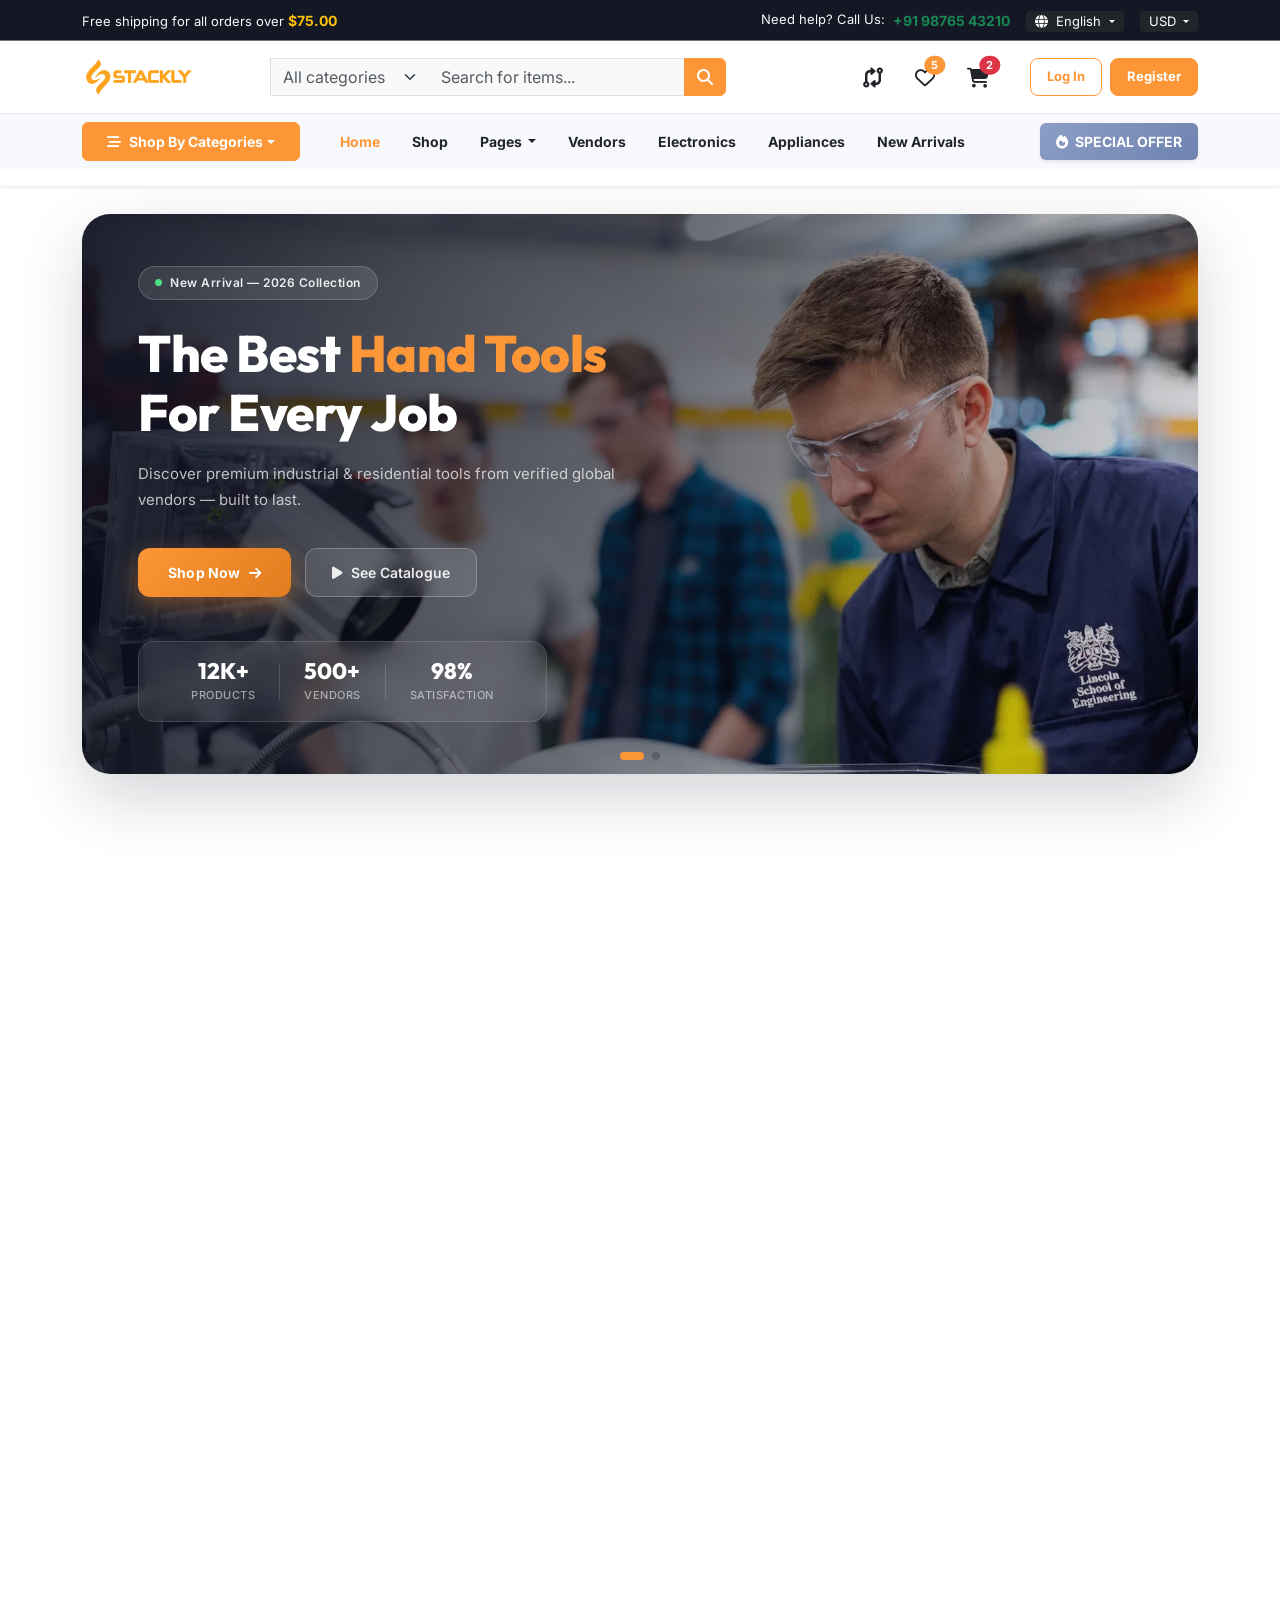
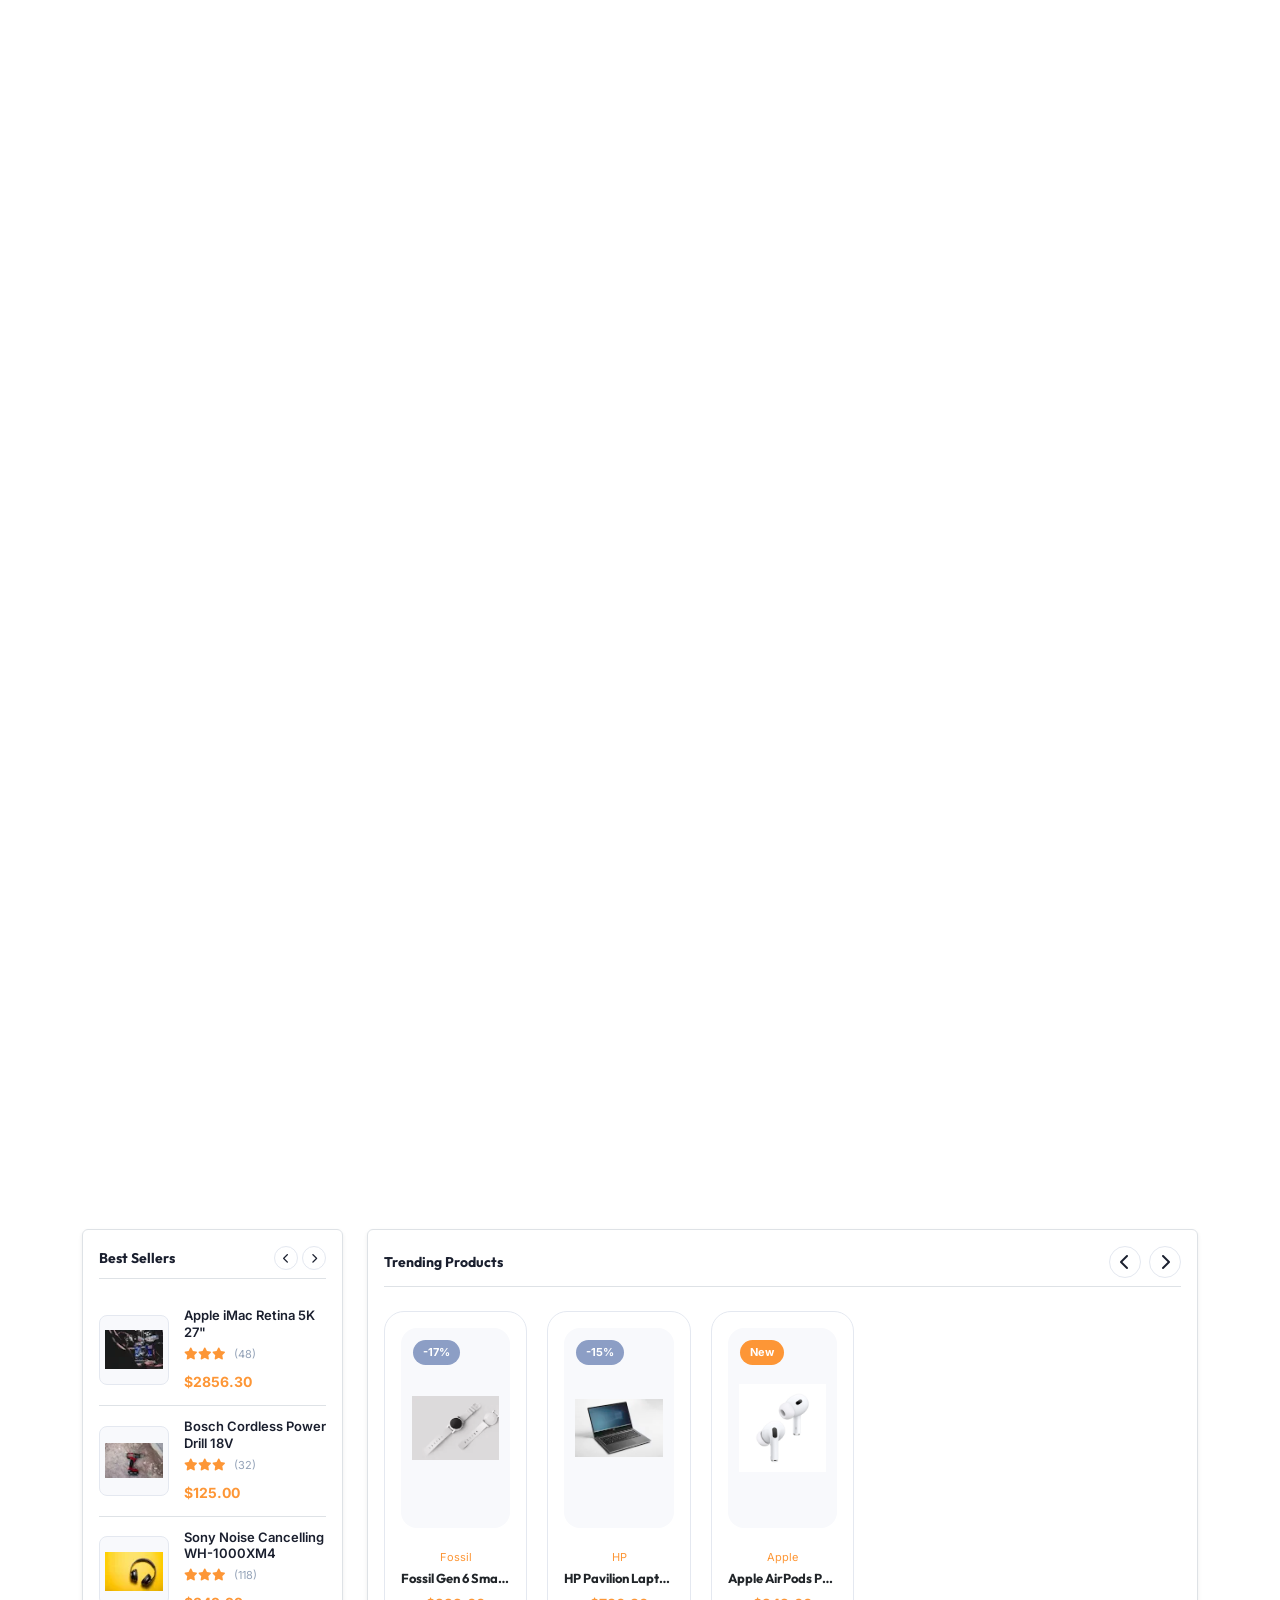
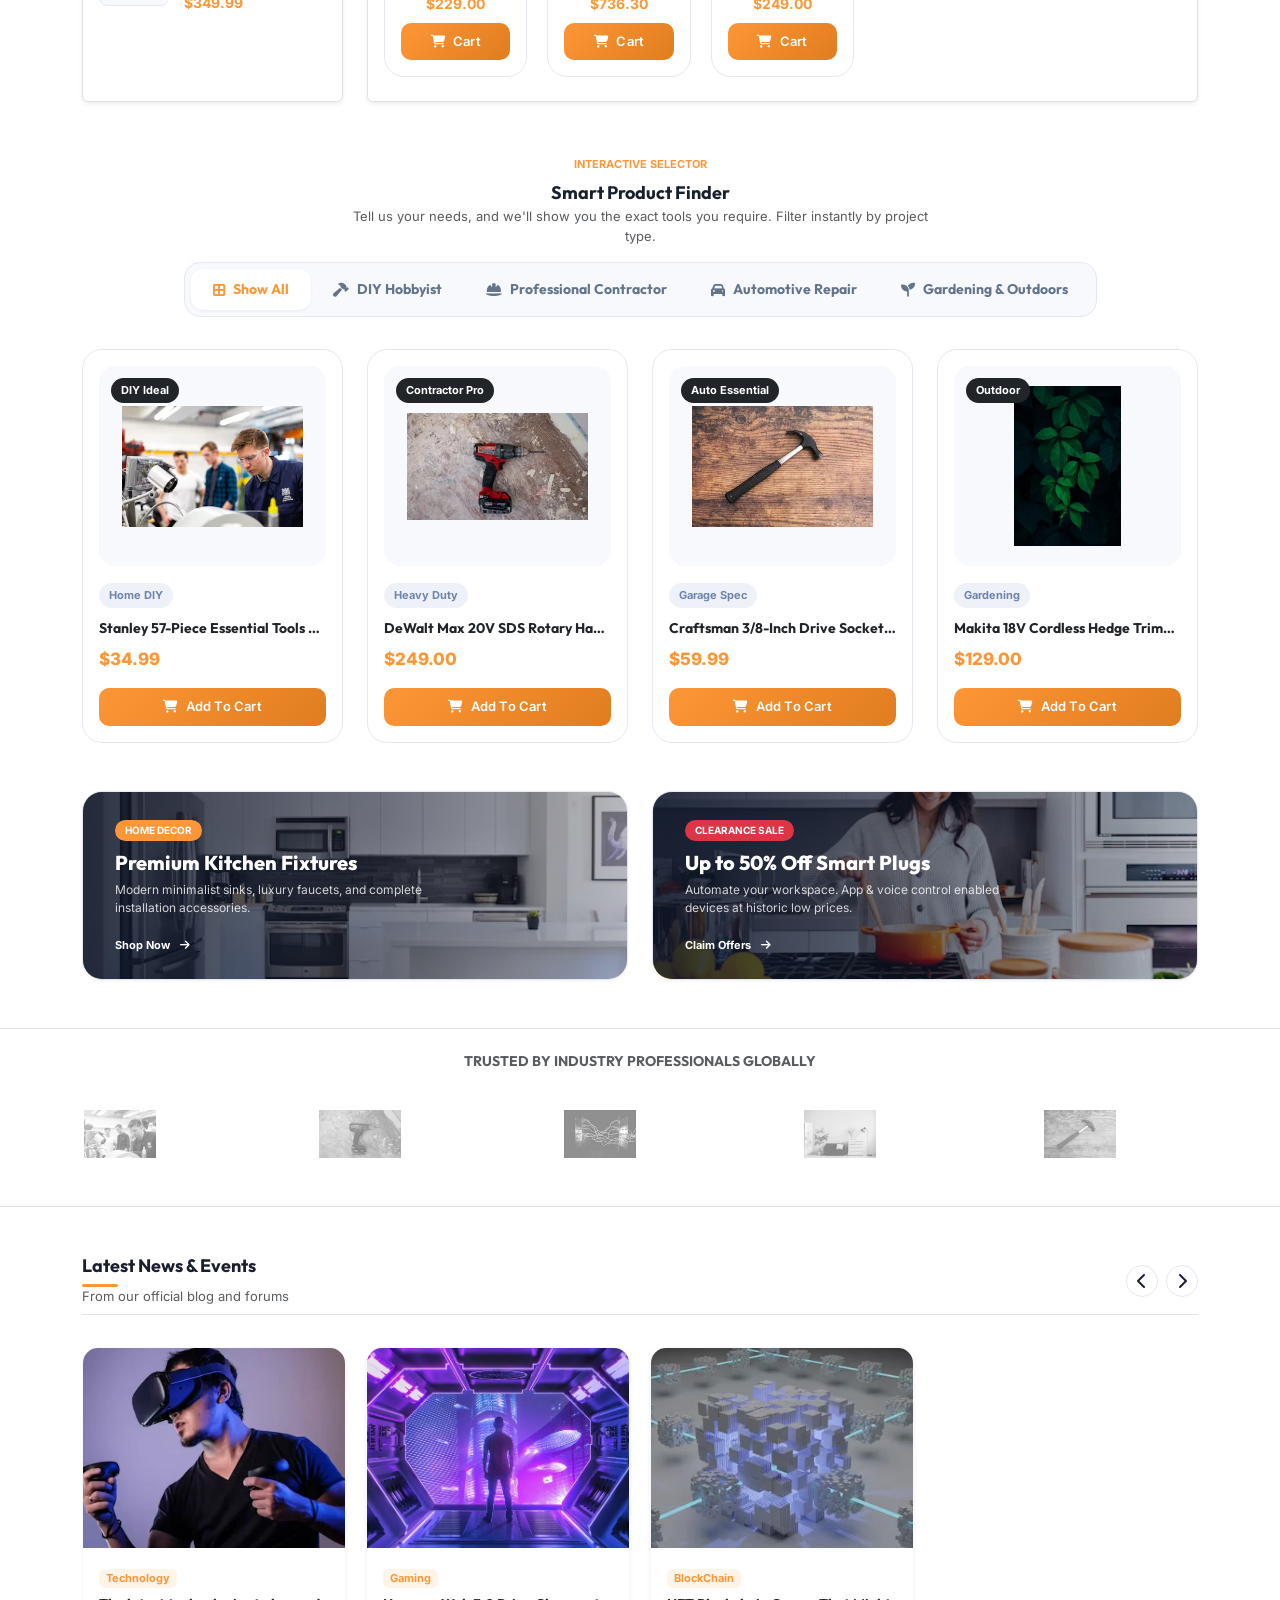
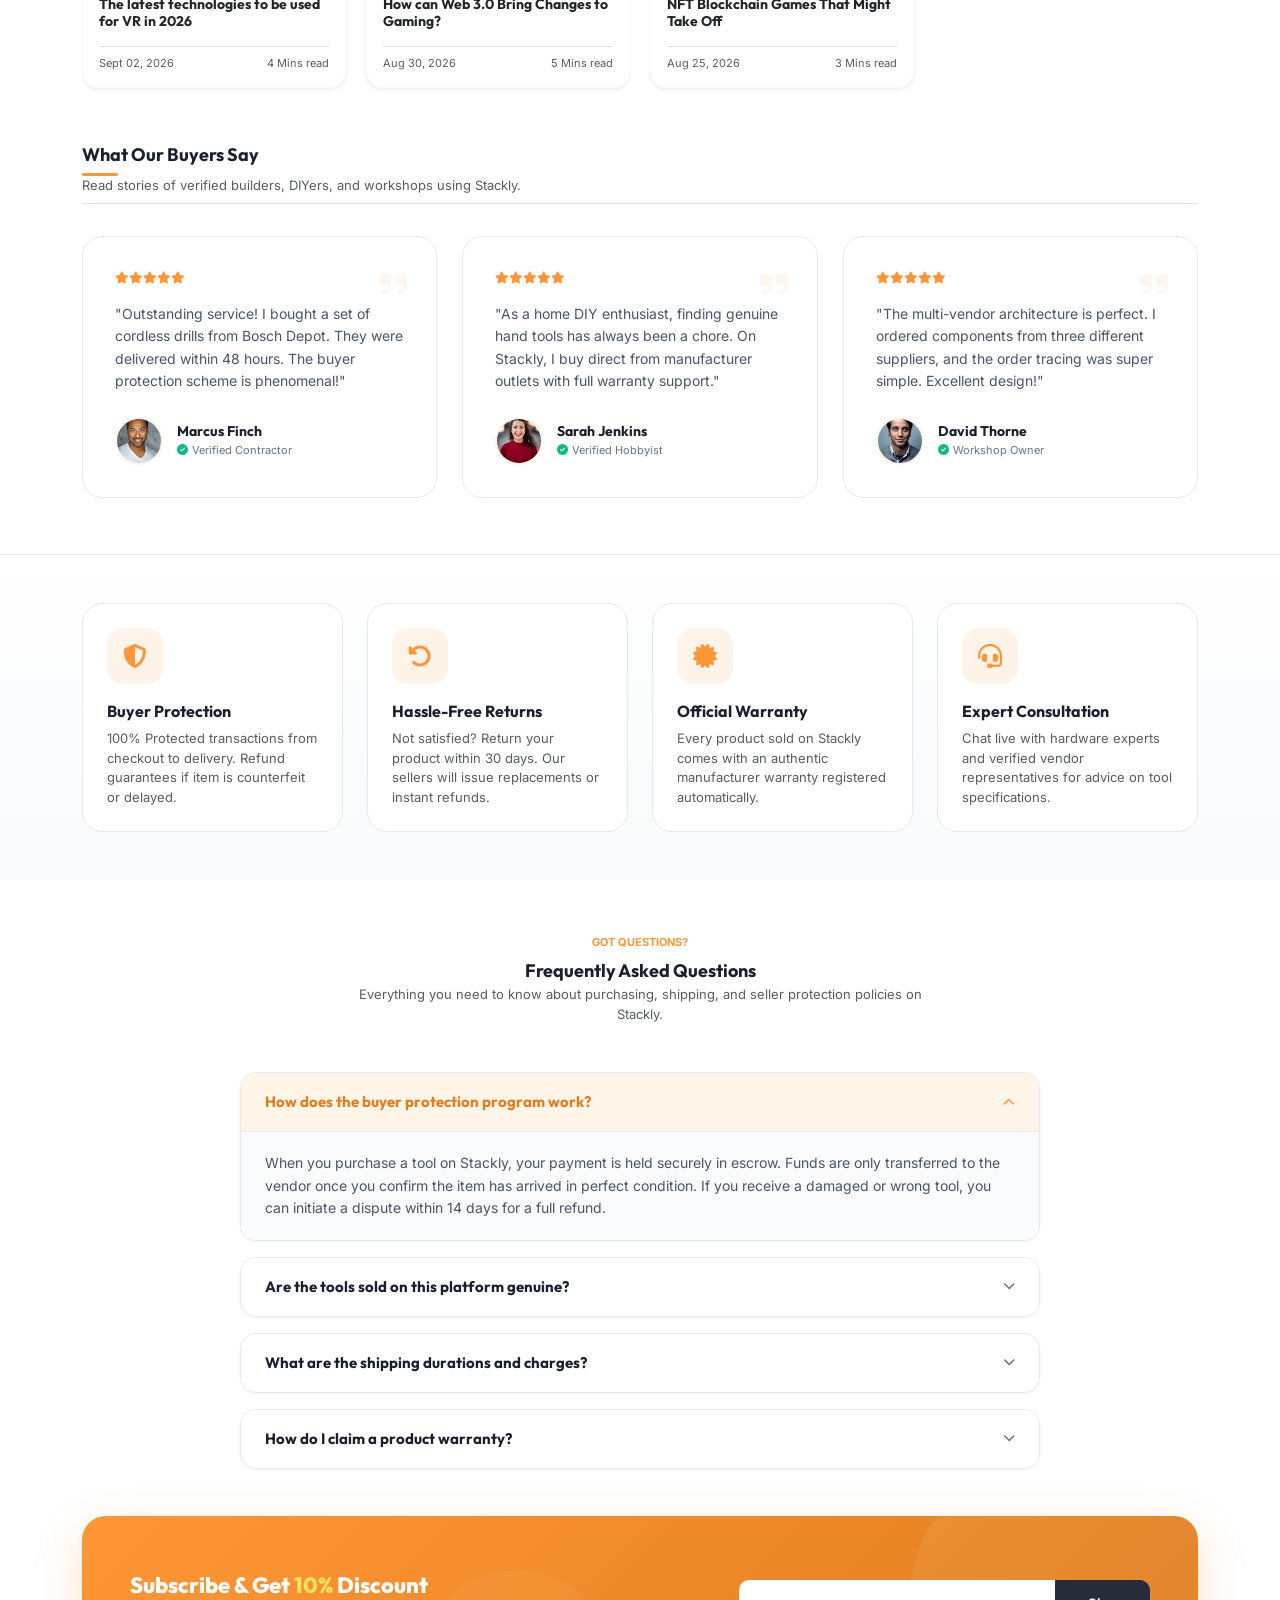
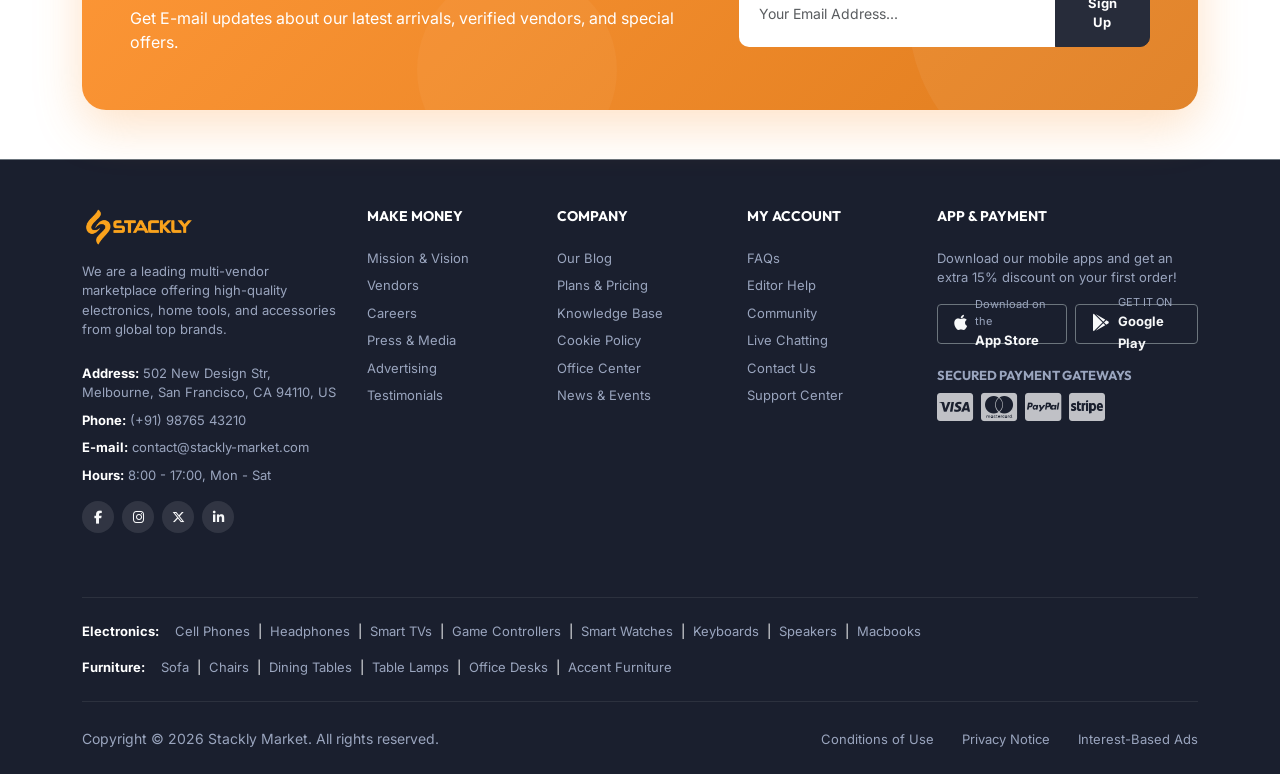
==== commit 07a94e8f: "refactor: animations added" ====
--- a/index.html
+++ b/index.html
@@ -82,7 +82,9 @@
     <!-- Main Content -->
     <main class="main">
       <!-- Hero Slider Section -->
-      <section class="section-box hero-section">
+      <section
+        class="section-box hero-section animate-on-scroll animate-fade-in-down"
+      >
         <div class="container">
           <div class="hero-slider-container">
             <div class="swiper swiper-hero">
@@ -198,7 +200,7 @@
       </section>
 
       <!-- Services / Features list -->
-      <section class="section-box mb-5">
+      <section class="section-box mb-5 animate-on-scroll animate-fade-in-up">
         <div class="container">
           <ul class="features-grid-list">
             <li>
@@ -263,7 +265,7 @@
       </section>
 
       <!-- Most Popular Categories -->
-      <section class="section-box mb-5">
+      <section class="section-box mb-5 animate-on-scroll animate-zoom-in">
         <div class="container">
           <div
             class="d-flex justify-content-between align-items-center mb-4 pb-2 border-bottom"
@@ -387,7 +389,7 @@
       </section>
 
       <!-- Ad Banner 1 (Upgraded) -->
-      <section class="section-box mb-5">
+      <section class="section-box mb-5 animate-on-scroll animate-zoom-in">
         <div class="container">
           <a href="#" class="promo-banner-card">
             <img
@@ -410,7 +412,7 @@
       </section>
 
       <!-- Section 1: Daily Flash Deals (New) -->
-      <section class="section-box mb-5">
+      <section class="section-box mb-5 animate-on-scroll animate-fade-in-right">
         <div class="container">
           <div class="flash-deals-section p-4 p-md-5 shadow-sm">
             <div
@@ -746,7 +748,7 @@
       </section>
 
       <!-- Product Tabs Slider Section -->
-      <section class="section-box mb-5">
+      <section class="section-box mb-5 animate-on-scroll animate-fade-in-up">
         <div class="container">
           <div
             class="d-flex flex-column flex-md-row justify-content-between align-items-md-center mb-4 pb-3 border-bottom g-3"
@@ -1285,7 +1287,7 @@
       </section>
 
       <!-- Side-by-side Ad Banners (2 & 3) (Upgraded) -->
-      <section class="section-box mb-5">
+      <section class="section-box mb-5 animate-on-scroll animate-zoom-in">
         <div class="container">
           <div class="row g-4">
             <div class="col-md-6">
@@ -1331,7 +1333,7 @@
       </section>
 
       <!-- Section 2: Top-Rated Verified Vendors Showcase (New) -->
-      <section class="section-box mb-5">
+      <section class="section-box mb-5 animate-on-scroll animate-flip-y">
         <div class="container">
           <div
             class="d-flex justify-content-between align-items-center mb-4 pb-2 border-bottom"
@@ -1556,7 +1558,9 @@
       </section>
 
       <!-- Trending This Week Section -->
-      <section class="section-box py-5 bg-light mb-5">
+      <section
+        class="section-box py-5 bg-light mb-5 animate-on-scroll animate-fade-in-up"
+      >
         <div class="container">
           <div
             class="d-flex flex-column flex-md-row justify-content-between align-items-md-center mb-4 pb-2 border-bottom"
@@ -1864,7 +1868,7 @@
       </section>
 
       <!-- Side Bestsellers & Main Trending Section Row -->
-      <section class="section-box mb-5">
+      <section class="section-box mb-5 animate-on-scroll animate-fade-in-up">
         <div class="container">
           <div class="row g-4">
             <!-- Sidebar Column: Bestseller (3 Cols) -->
@@ -2121,7 +2125,7 @@
       </section>
 
       <!-- Section 3: Smart Product Finder / Buying Guide (New) -->
-      <section class="section-box mb-5">
+      <section class="section-box mb-5 animate-on-scroll animate-fade-in-up">
         <div class="container">
           <div class="text-center mb-4 pb-2">
             <span
@@ -2284,7 +2288,7 @@
       </section>
 
       <!-- Side-by-side Ad Banners (4 & 5) (Upgraded) -->
-      <section class="section-box mb-5">
+      <section class="section-box mb-5 animate-on-scroll animate-zoom-in">
         <div class="container">
           <div class="row g-4">
             <div class="col-md-6">
@@ -2332,7 +2336,9 @@
       </section>
 
       <!-- Section 4: Premium Partner Brands Marquee (New) -->
-      <section class="section-box mb-5 py-4 border-top border-bottom bg-white">
+      <section
+        class="section-box mb-5 py-4 border-top border-bottom bg-white animate-on-scroll animate-blur-in"
+      >
         <div class="container text-center mb-3">
           <h5 class="font-sm-bold text-muted text-uppercase tracking-wider">
             Trusted by Industry Professionals Globally
@@ -2443,7 +2449,7 @@
       </section>
 
       <!-- Latest News Section -->
-      <section class="section-box mb-5">
+      <section class="section-box mb-5 animate-on-scroll animate-fade-in-up">
         <div class="container">
           <div
             class="d-flex justify-content-between align-items-center mb-4 pb-2 border-bottom"
@@ -2591,7 +2597,7 @@
       </section>
 
       <!-- Section 5: Customer Reviews & Testimonials Carousel (New) -->
-      <section class="section-box mb-5">
+      <section class="section-box mb-5 animate-on-scroll animate-zoom-in">
         <div class="container">
           <div
             class="d-flex justify-content-between align-items-center mb-4 pb-2 border-bottom"
@@ -2796,7 +2802,9 @@
       </section>
 
       <!-- Vendor Safeguards & Warranties Section (Visually Upgraded bottom features list) -->
-      <section class="section-box py-5 bottom-safeguard-section mb-5">
+      <section
+        class="section-box py-5 bottom-safeguard-section mb-5 animate-on-scroll animate-fade-in-up"
+      >
         <div class="container">
           <div class="row g-4 justify-content-center">
             <div class="col-md-6 col-lg-3">
@@ -2850,7 +2858,7 @@
       </section>
 
       <!-- Section 6: FAQ Accordion Section (New) -->
-      <section class="section-box mb-5">
+      <section class="section-box mb-5 animate-on-scroll animate-fade-in-up">
         <div class="container">
           <div class="text-center mb-5">
             <span
@@ -2990,7 +2998,7 @@
       </section>
 
       <!-- Subscription Newsletter Banner (Visually Upgraded) -->
-      <section class="section-box mb-5">
+      <section class="section-box mb-5 animate-on-scroll animate-zoom-in">
         <div class="container">
           <div class="box-newsletter-banner">
             <div class="row align-items-center g-4">
--- a/assets/css/styles.css
+++ b/assets/css/styles.css
@@ -4229,3 +4229,137 @@
   font-weight: 700;
   letter-spacing: 0.5px;
 }
+
+/* ==========================================
+   SCROLL ENTRANCE ANIMATIONS
+   ========================================== */
+
+/* Animation Base CSS */
+.animate-on-scroll {
+  opacity: 0;
+  transition-duration: 0.8s;
+  transition-timing-function: cubic-bezier(0.16, 1, 0.3, 1);
+  transition-property: transform, opacity, filter;
+  will-change: transform, opacity, filter;
+}
+
+/* Staggered Delay classes */
+.delay-50 {
+  transition-delay: 0.05s;
+}
+.delay-100 {
+  transition-delay: 0.1s;
+}
+.delay-150 {
+  transition-delay: 0.15s;
+}
+.delay-200 {
+  transition-delay: 0.2s;
+}
+.delay-250 {
+  transition-delay: 0.25s;
+}
+.delay-300 {
+  transition-delay: 0.3s;
+}
+.delay-350 {
+  transition-delay: 0.35s;
+}
+.delay-400 {
+  transition-delay: 0.4s;
+}
+.delay-450 {
+  transition-delay: 0.45s;
+}
+.delay-500 {
+  transition-delay: 0.5s;
+}
+.delay-600 {
+  transition-delay: 0.6s;
+}
+.delay-700 {
+  transition-delay: 0.7s;
+}
+.delay-800 {
+  transition-delay: 0.8s;
+}
+
+/* Staggered Duration classes */
+.duration-400 {
+  transition-duration: 0.4s;
+}
+.duration-600 {
+  transition-duration: 0.6s;
+}
+.duration-800 {
+  transition-duration: 0.8s;
+}
+.duration-1000 {
+  transition-duration: 1s;
+}
+.duration-1200 {
+  transition-duration: 1.2s;
+}
+
+/* 1. Fade In Up */
+.animate-fade-in-up {
+  transform: translateY(45px);
+}
+
+/* 2. Fade In Down */
+.animate-fade-in-down {
+  transform: translateY(-45px);
+}
+
+/* 3. Fade In Left */
+.animate-fade-in-left {
+  transform: translateX(-45px);
+}
+
+/* 4. Fade In Right */
+.animate-fade-in-right {
+  transform: translateX(45px);
+}
+
+/* 5. Zoom In */
+.animate-zoom-in {
+  transform: scale(0.92) translateY(20px);
+}
+
+/* 6. Zoom Out */
+.animate-zoom-out {
+  transform: scale(1.08) translateY(20px);
+}
+
+/* 7. Blur In */
+.animate-blur-in {
+  filter: blur(10px);
+  transform: translateY(20px);
+}
+
+/* 8. Flip Y */
+.animate-flip-y {
+  transform: perspective(1000px) rotateY(25deg) translateY(25px);
+}
+
+/* 9. Flip X */
+.animate-flip-x {
+  transform: perspective(1000px) rotateX(25deg) translateY(25px);
+}
+
+/* 10. Tilt Left */
+.animate-tilt-left {
+  transform: translateY(30px) rotate(-4deg);
+}
+
+/* 11. Tilt Right */
+.animate-tilt-right {
+  transform: translateY(30px) rotate(4deg);
+}
+
+/* Activated Animated State */
+.animate-on-scroll.animated {
+  opacity: 1;
+  transform: translate3d(0, 0, 0) scale(1) rotate(0) rotateX(0) rotateY(0);
+  filter: blur(0);
+}
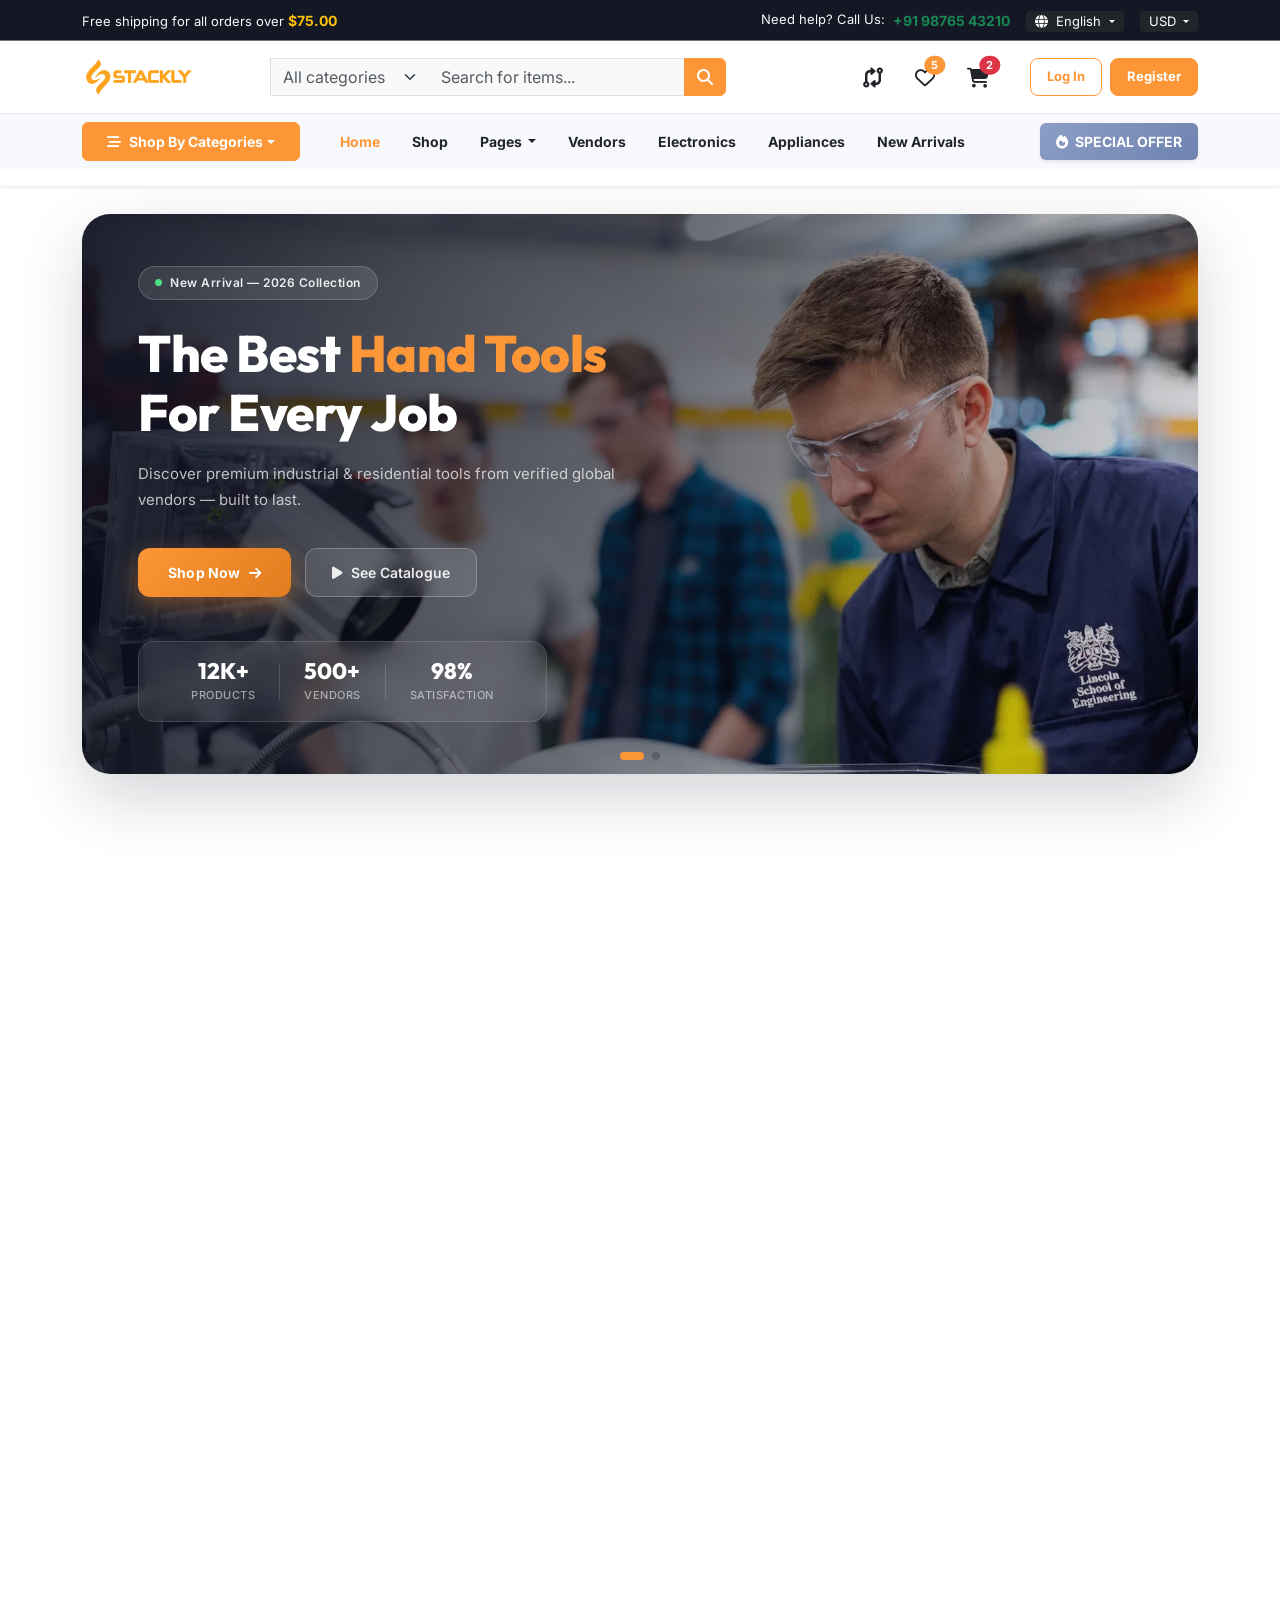
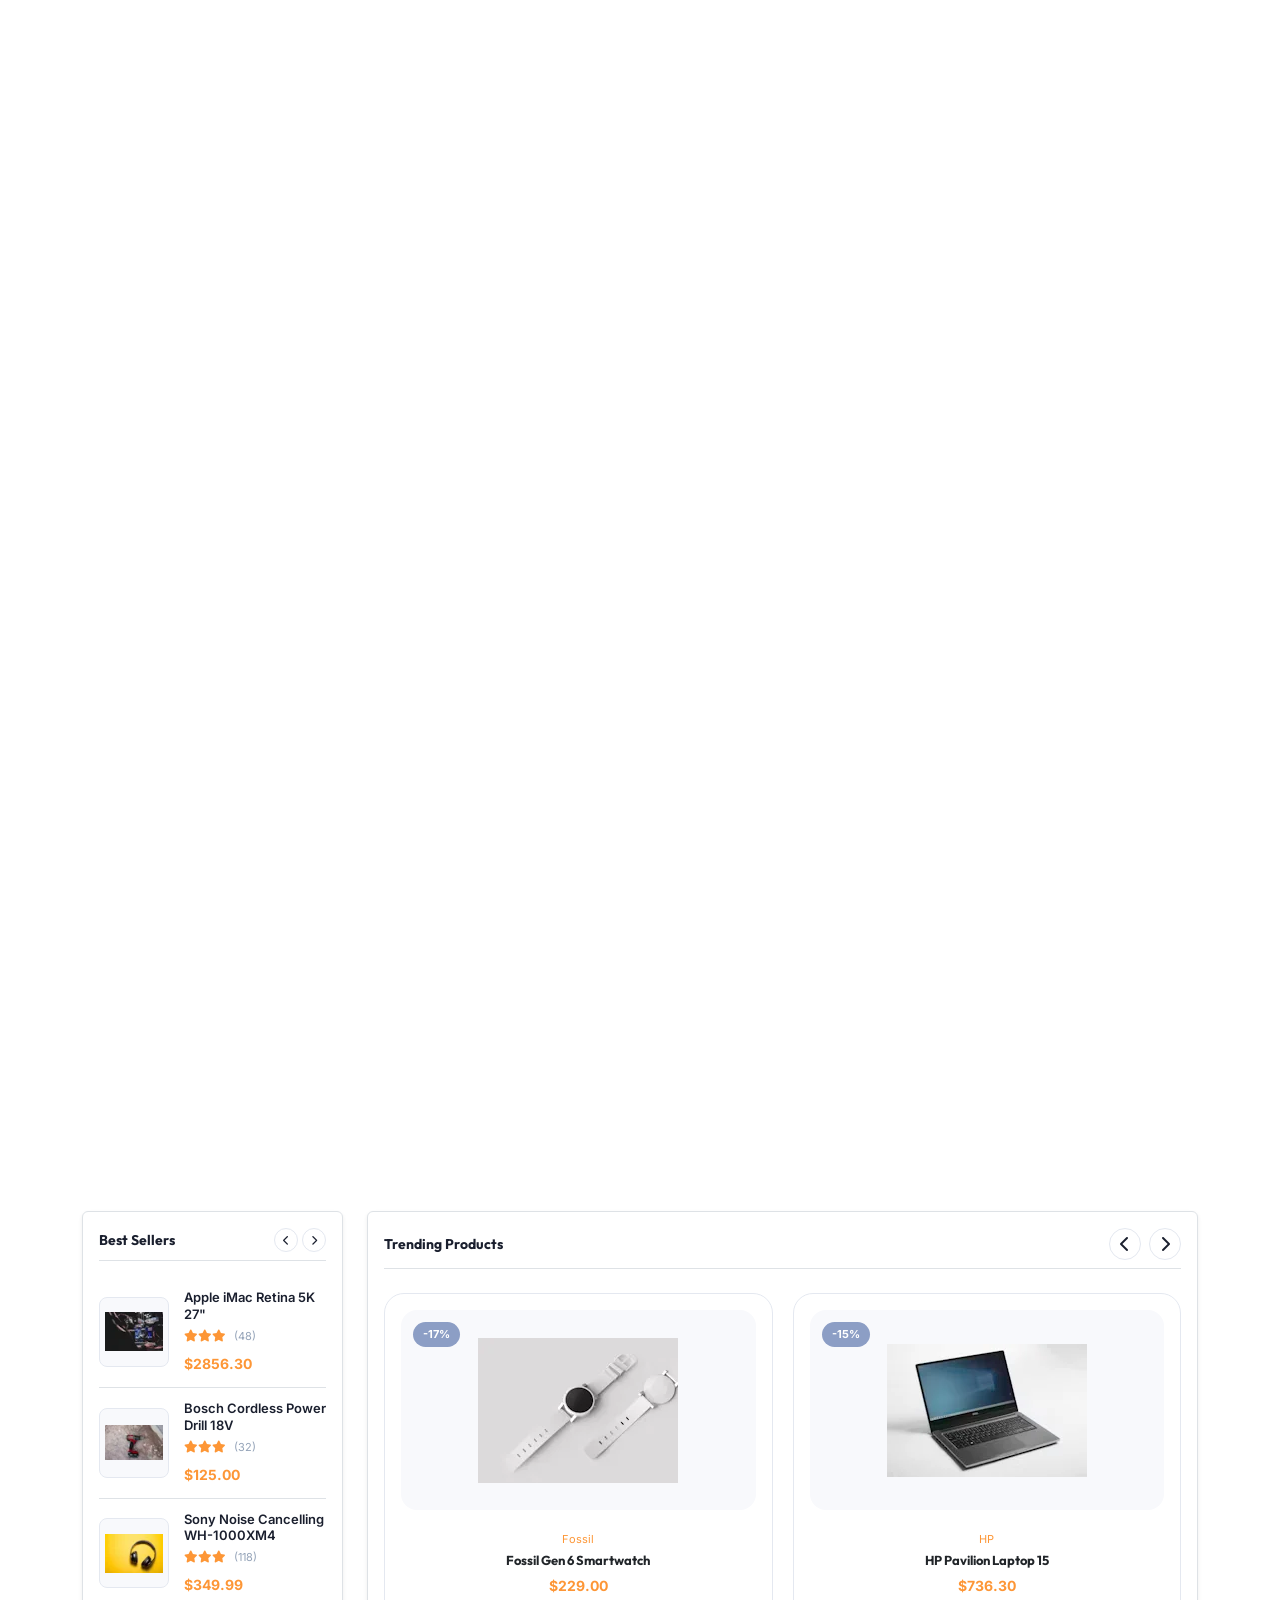
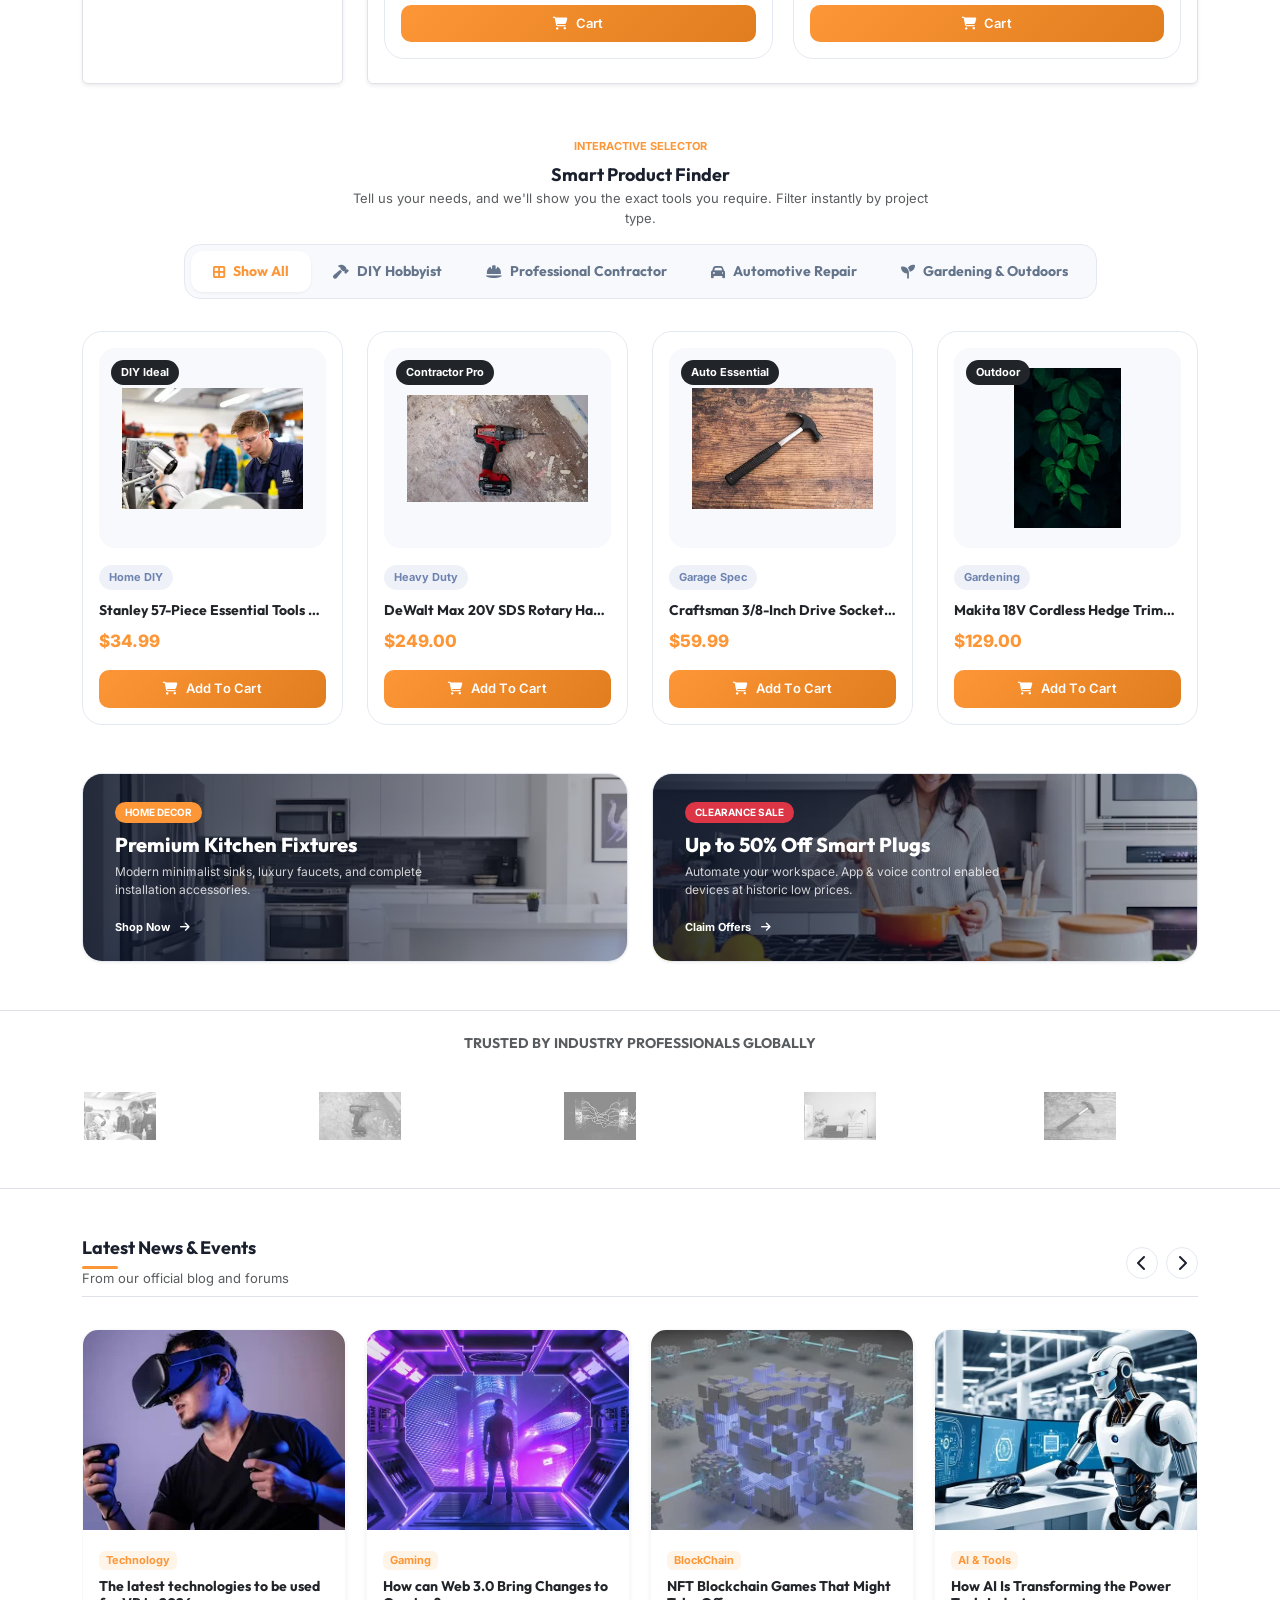
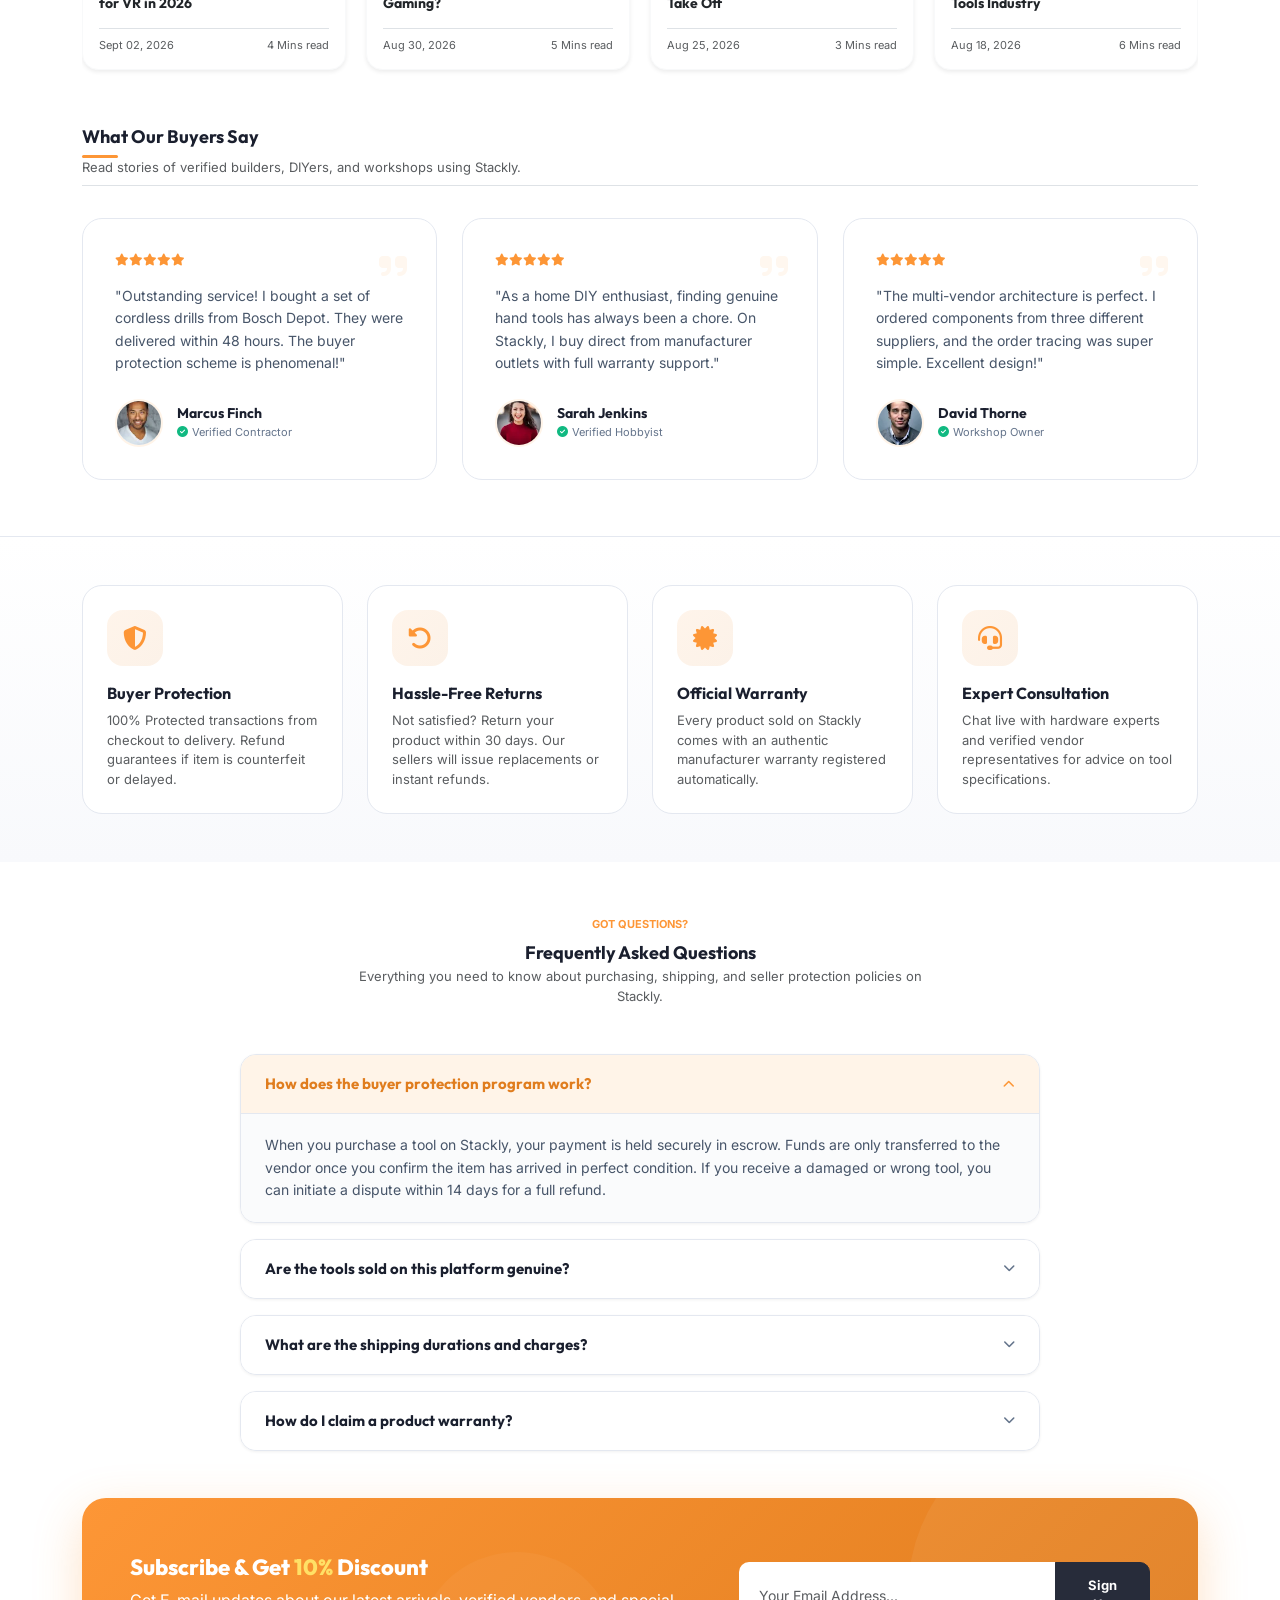
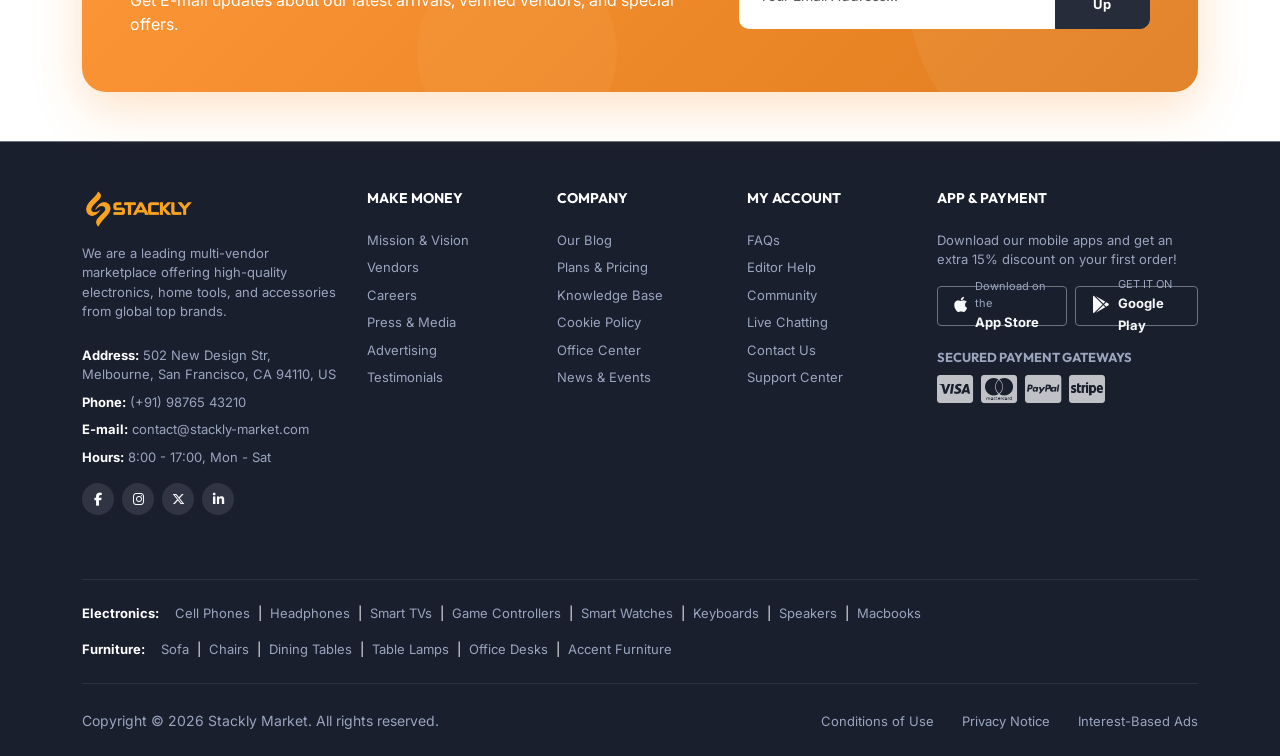
==== commit 600c36ca: "refactor: fixed bugs" ====
--- a/index.html
+++ b/index.html
@@ -2591,6 +2591,78 @@
                   </div>
                 </div>
               </div>
+              <!-- Article 4 -->
+              <div class="swiper-slide">
+                <div
+                  class="card border border-light rounded-4 overflow-hidden shadow-sm h-100 hover-up"
+                >
+                  <img
+                    src="./assets/images/home/home-latest-news-and-events-4.webp"
+                    class="card-img-top"
+                    alt="News AI Tools"
+                    style="object-fit: cover; height: 200px"
+                  />
+                  <div class="card-body p-3">
+                    <span
+                      class="badge font-xxs mb-2"
+                      style="
+                        background: var(--primary-light);
+                        color: var(--primary-color);
+                      "
+                      >AI & Tools</span
+                    >
+                    <h6 class="font-sm-bold text-dark leading-snug">
+                      <a
+                        href="#"
+                        class="text-decoration-none text-dark hover-primary"
+                        >How AI Is Transforming the Power Tools Industry</a
+                      >
+                    </h6>
+                    <div
+                      class="d-flex justify-content-between align-items-center mt-3 pt-2 border-top font-xxs text-muted"
+                    >
+                      <span>Aug 18, 2026</span>
+                      <span>6 Mins read</span>
+                    </div>
+                  </div>
+                </div>
+              </div>
+              <!-- Article 5 -->
+              <div class="swiper-slide">
+                <div
+                  class="card border border-light rounded-4 overflow-hidden shadow-sm h-100 hover-up"
+                >
+                  <img
+                    src="./assets/images/home/home-latest-news-and-events-5.webp"
+                    class="card-img-top"
+                    alt="News Smart Home"
+                    style="object-fit: cover; height: 200px"
+                  />
+                  <div class="card-body p-3">
+                    <span
+                      class="badge font-xxs mb-2"
+                      style="
+                        background: var(--primary-light);
+                        color: var(--primary-color);
+                      "
+                      >Smart Home</span
+                    >
+                    <h6 class="font-sm-bold text-dark leading-snug">
+                      <a
+                        href="#"
+                        class="text-decoration-none text-dark hover-primary"
+                        >Top 10 Smart Home Gadgets to Watch in 2026</a
+                      >
+                    </h6>
+                    <div
+                      class="d-flex justify-content-between align-items-center mt-3 pt-2 border-top font-xxs text-muted"
+                    >
+                      <span>Aug 10, 2026</span>
+                      <span>5 Mins read</span>
+                    </div>
+                  </div>
+                </div>
+              </div>
             </div>
           </div>
         </div>
--- a/assets/css/styles.css
+++ b/assets/css/styles.css
@@ -1387,13 +1387,19 @@
 
 @media (max-width: 768px) {
   .banner-slide-item {
-    min-height: 420px;
+    min-height: 480px;
   }
   .banner-desc-content {
-    padding: 36px 28px;
+    padding: 40px 24px;
   }
   .hero-title {
-    font-size: 2rem;
+    font-size: 2.2rem;
+  }
+  .hero-subtitle {
+    margin-bottom: 24px;
+  }
+  .hero-actions {
+    margin-bottom: 30px;
   }
   .hero-stats {
     padding: 14px 16px;
@@ -1402,11 +1408,66 @@
     padding: 0 14px;
   }
   .hero-stat-item strong {
-    font-size: 1.1rem;
+    font-size: 1.2rem;
   }
   .hero-nav-prev,
   .hero-nav-next {
     display: none;
+  }
+}
+
+@media (max-width: 575.98px) {
+  .banner-slide-item {
+    min-height: 440px;
+  }
+  .banner-desc-content {
+    padding: 32px 16px;
+  }
+  .hero-eyebrow {
+    padding: 5px 12px;
+    font-size: 11px;
+    margin-bottom: 16px;
+  }
+  .hero-title {
+    font-size: 1.65rem;
+    margin-bottom: 12px;
+  }
+  .hero-subtitle {
+    font-size: 13px;
+    margin-bottom: 20px;
+    line-height: 1.5;
+  }
+  .hero-actions {
+    gap: 10px;
+    margin-bottom: 24px;
+  }
+  .btn-hero-primary {
+    padding: 10px 20px;
+    font-size: 13px;
+  }
+  .btn-hero-ghost {
+    padding: 9px 18px;
+    font-size: 13px;
+  }
+  .hero-stats {
+    padding: 10px 12px;
+    border-radius: 12px;
+    width: 100%;
+    justify-content: space-around;
+  }
+  .hero-stat-divider {
+    display: none;
+  }
+  .hero-stat-item {
+    padding: 0 6px;
+  }
+  .hero-stat-item strong {
+    font-size: 1rem;
+    margin-bottom: 2px;
+  }
+  .hero-stat-item span {
+    font-size: 9px;
+    letter-spacing: 0.2px;
   }
 }
 
@@ -2343,10 +2404,6 @@
   box-shadow: var(--shadow-md);
   border-color: var(--primary-color);
 }
-
-/* ==========================================================================
-   7. Antigravity UI Upgrades & Additional Sections Stylesheet
-   ========================================================================== */
 
 /* Circular Icon Wrappers with Soft Backgrounds */
 .icon-circle-wrapper {
